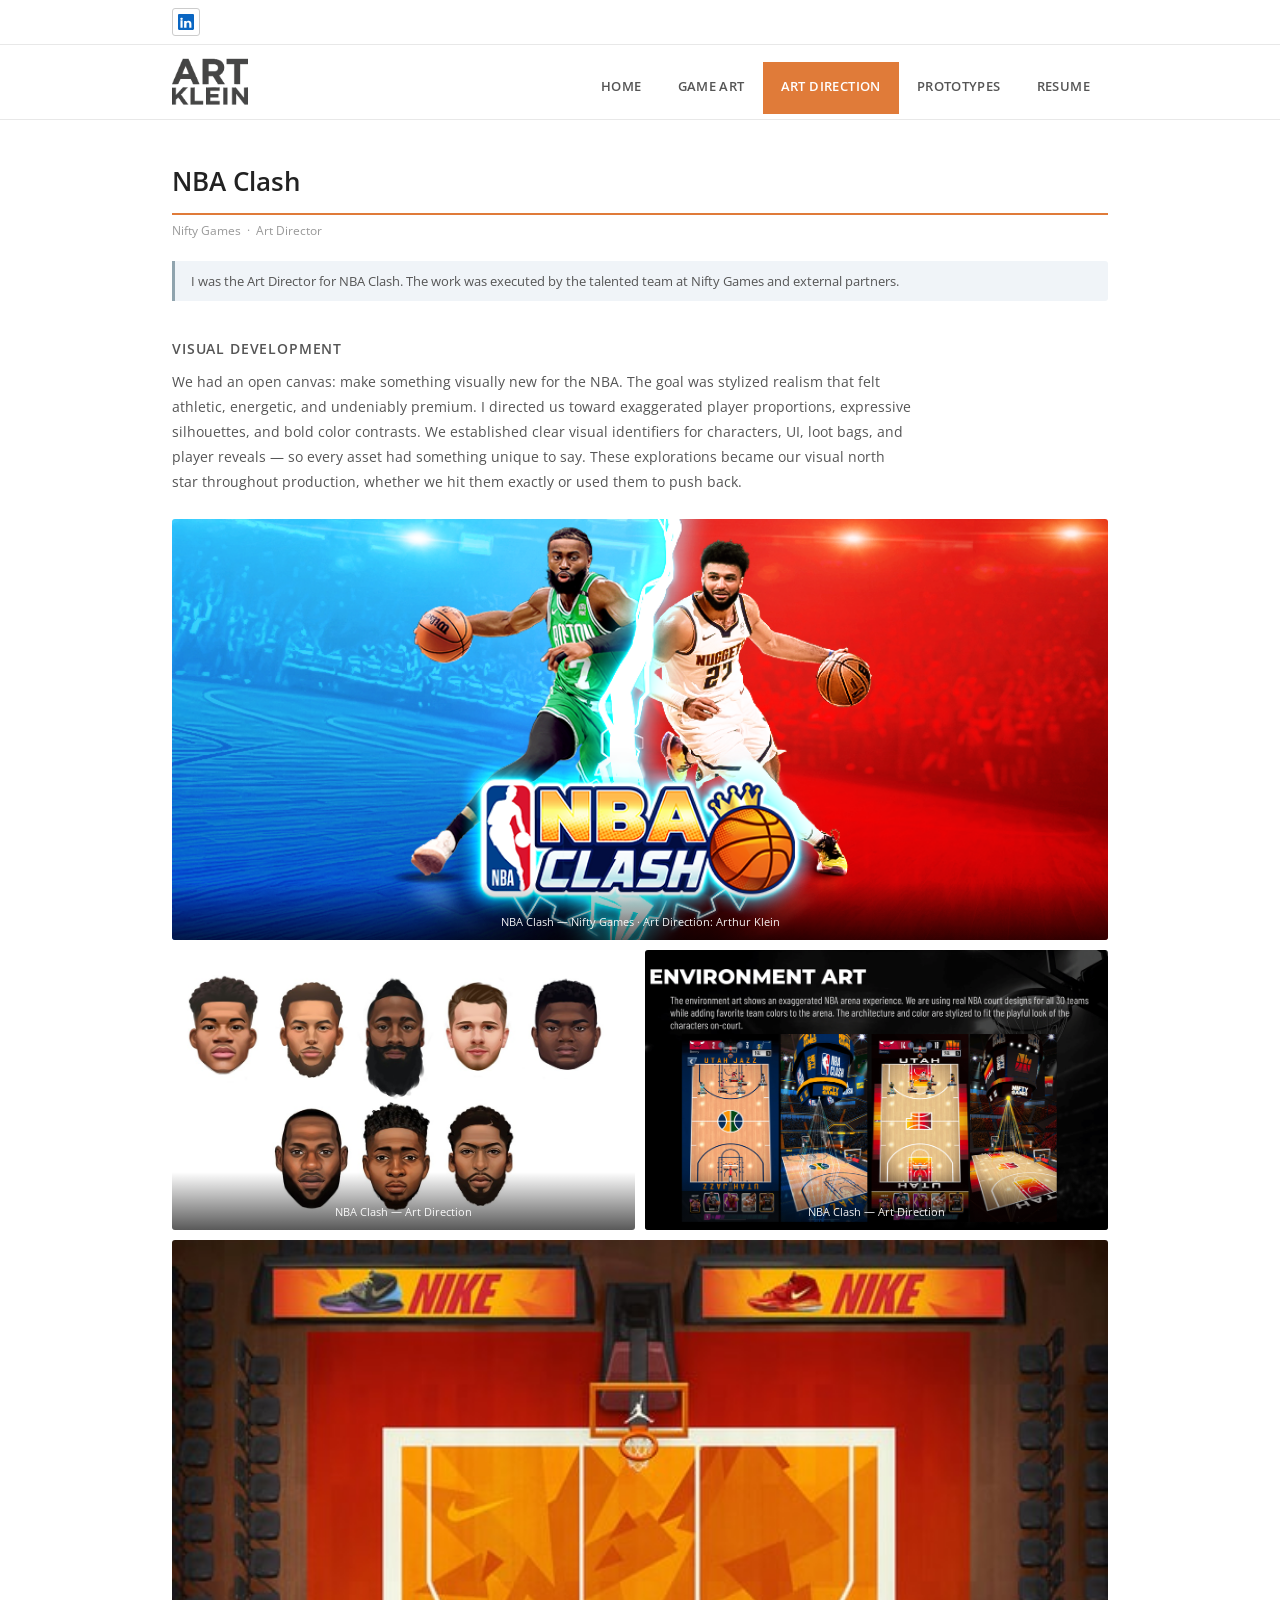
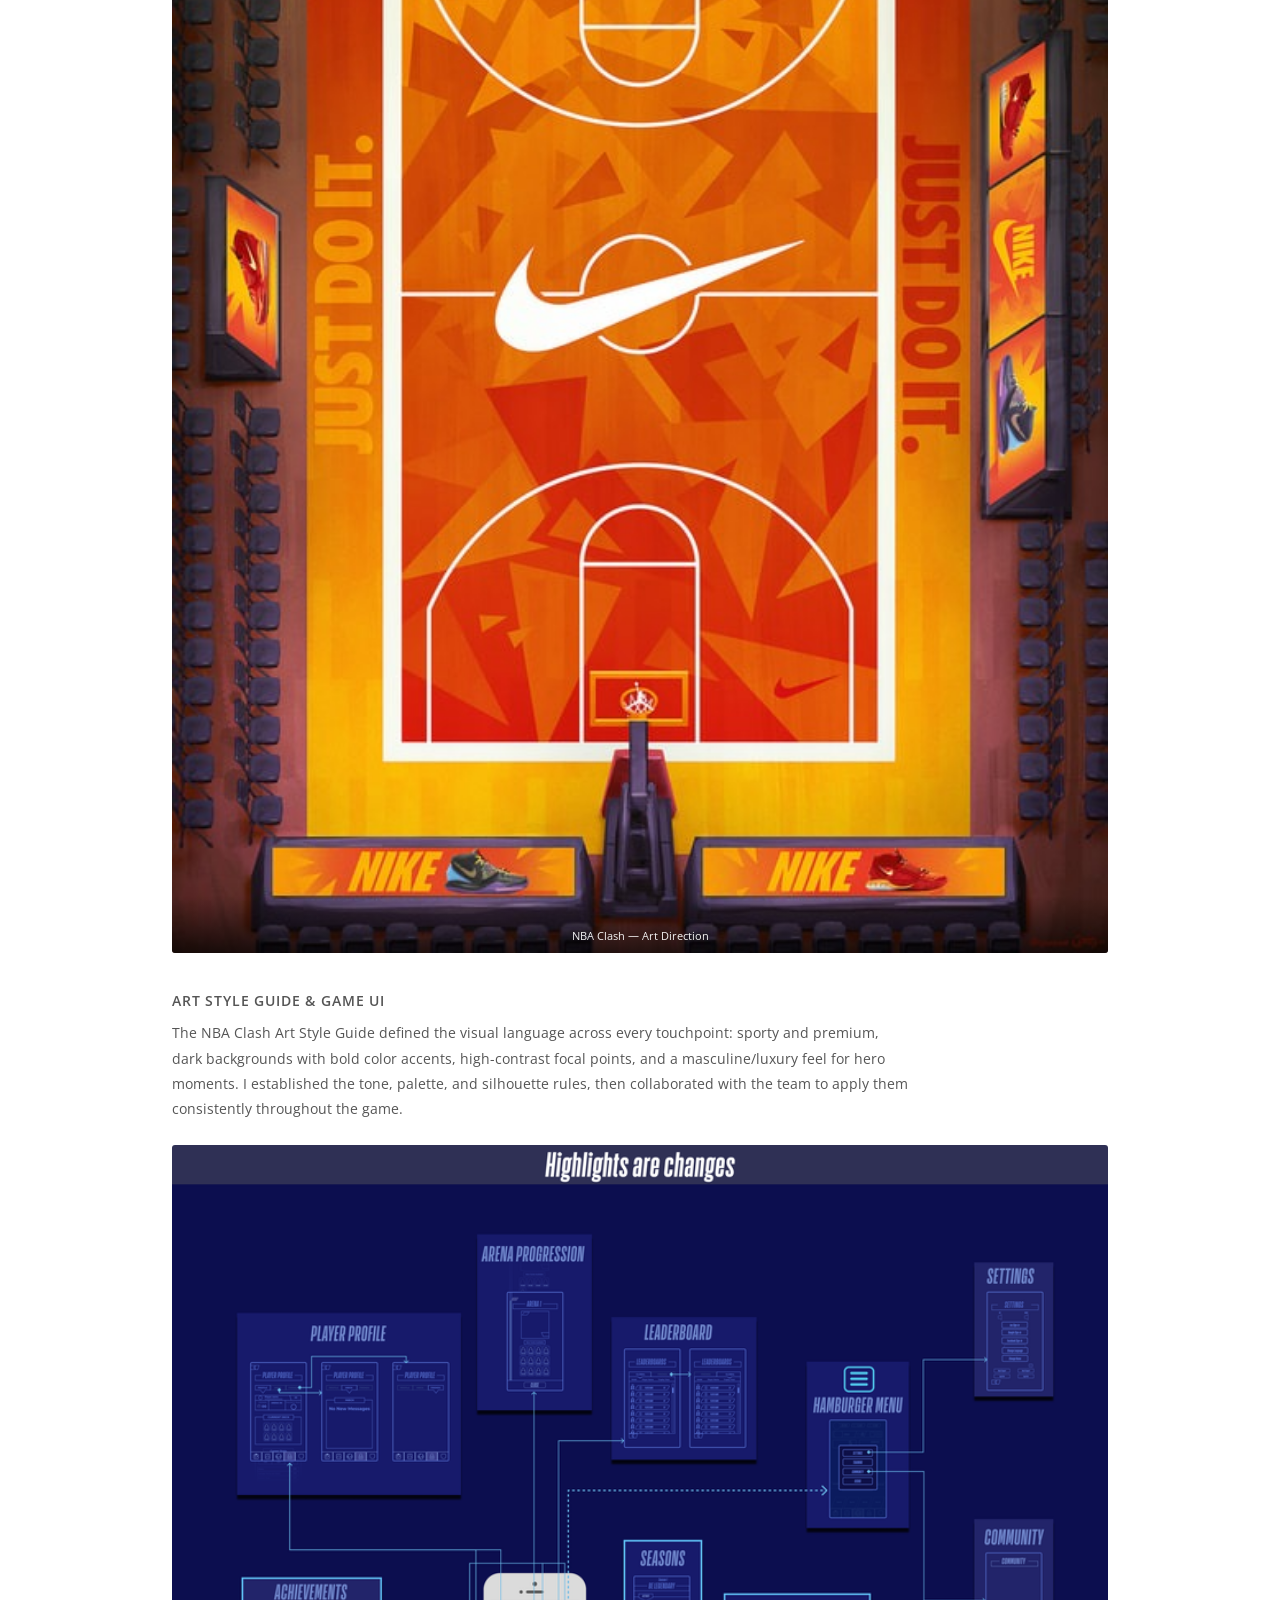
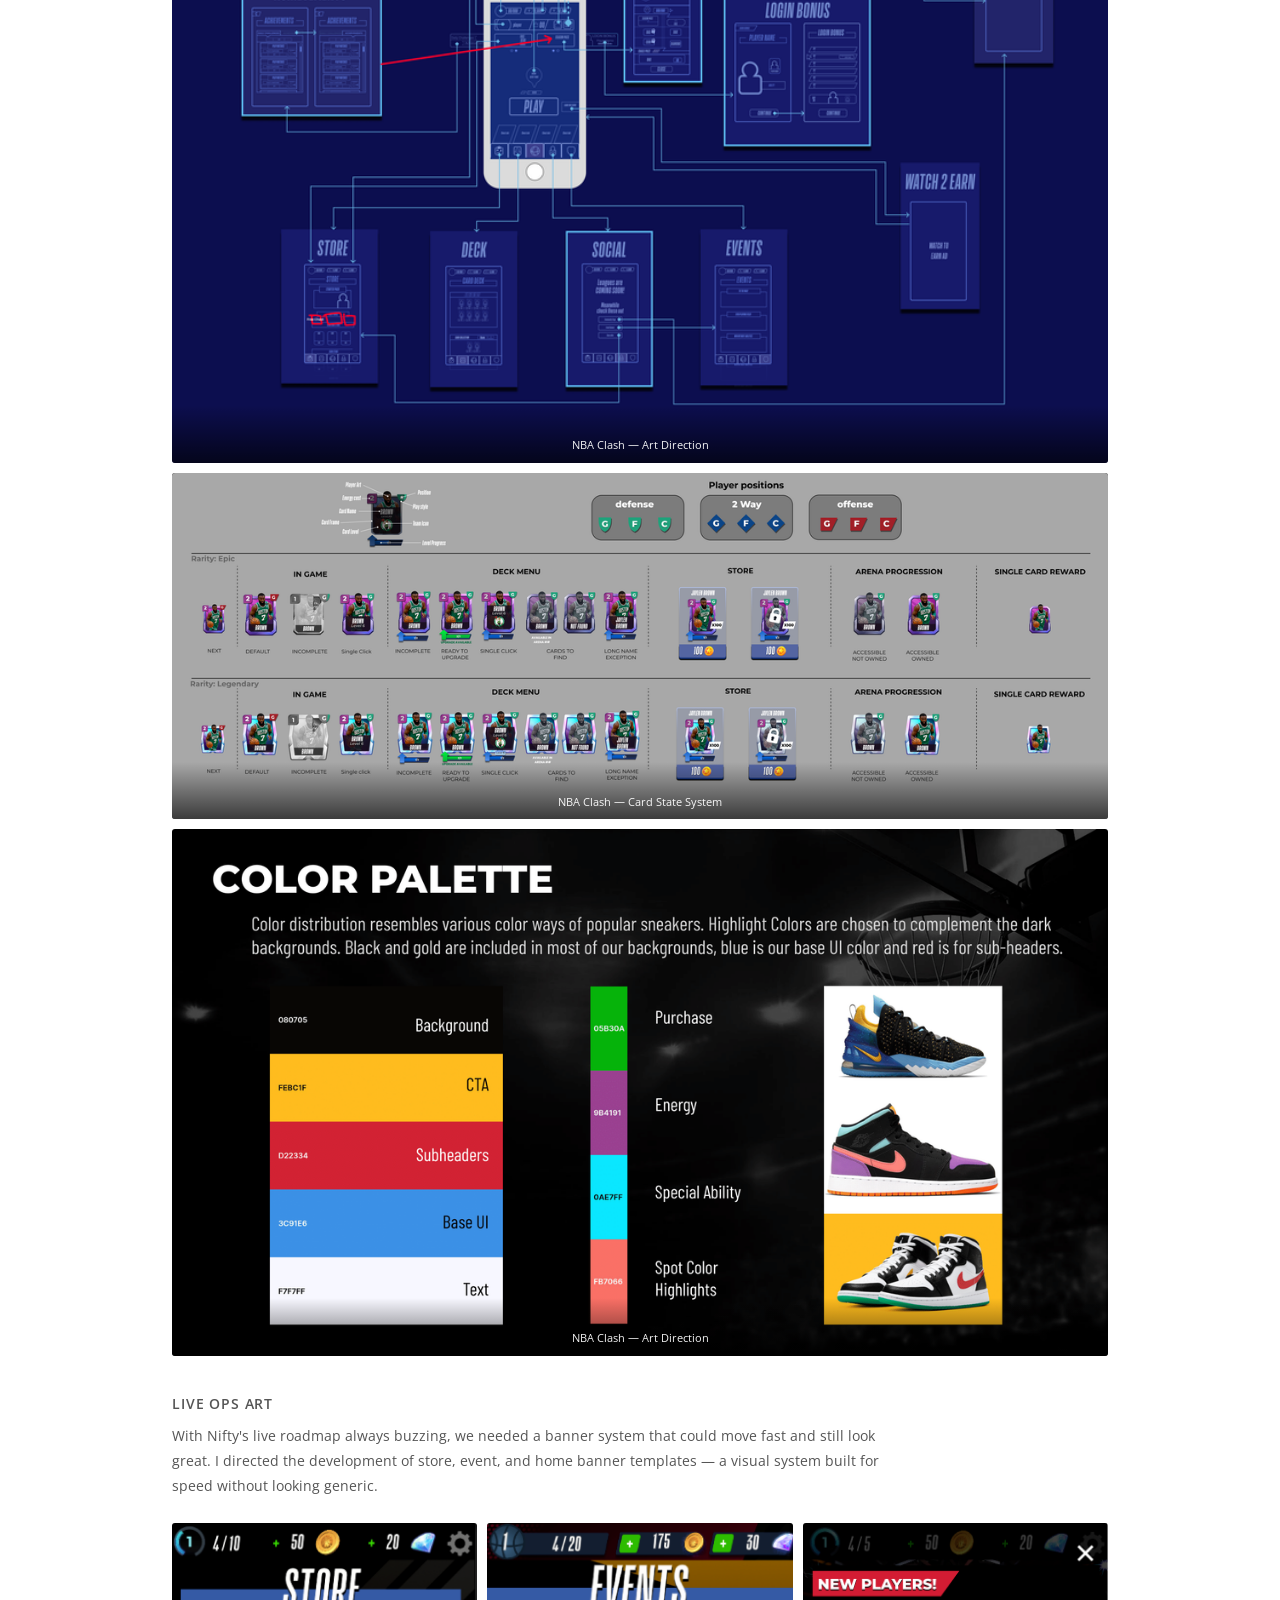
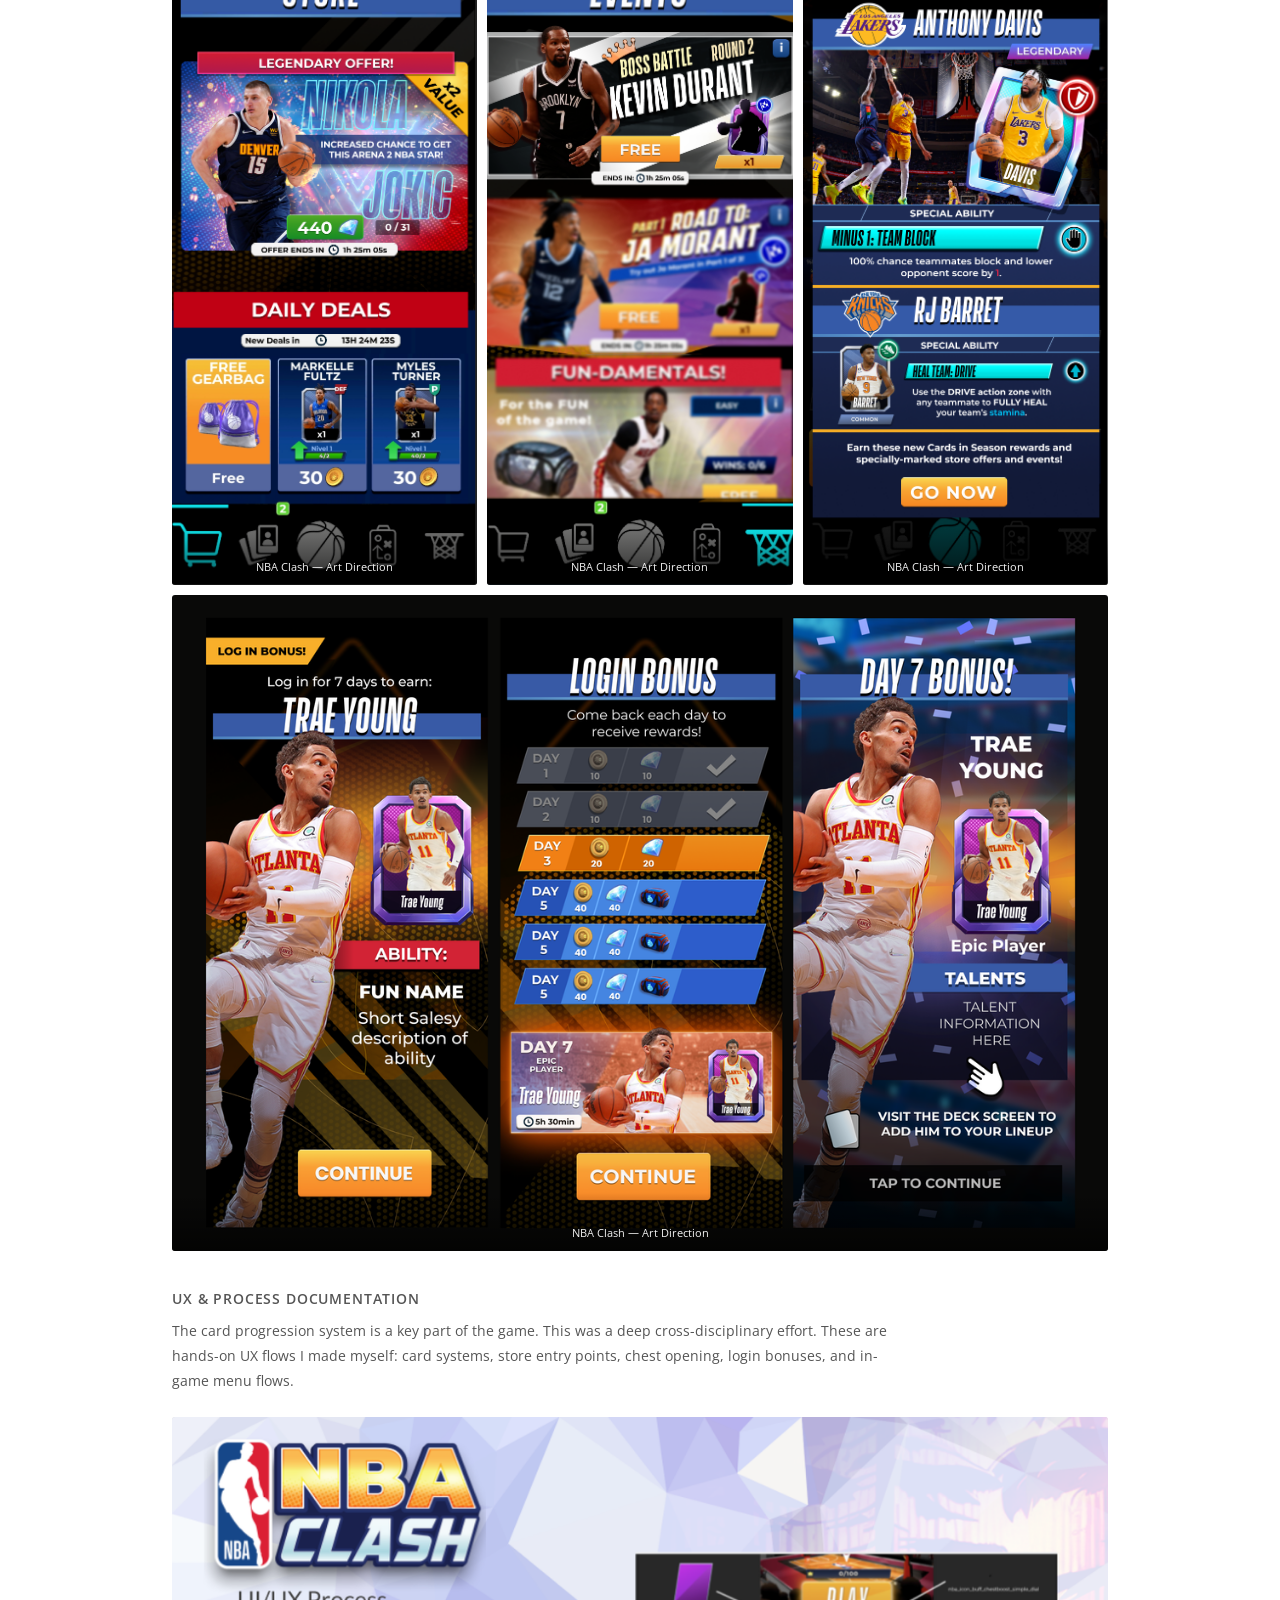
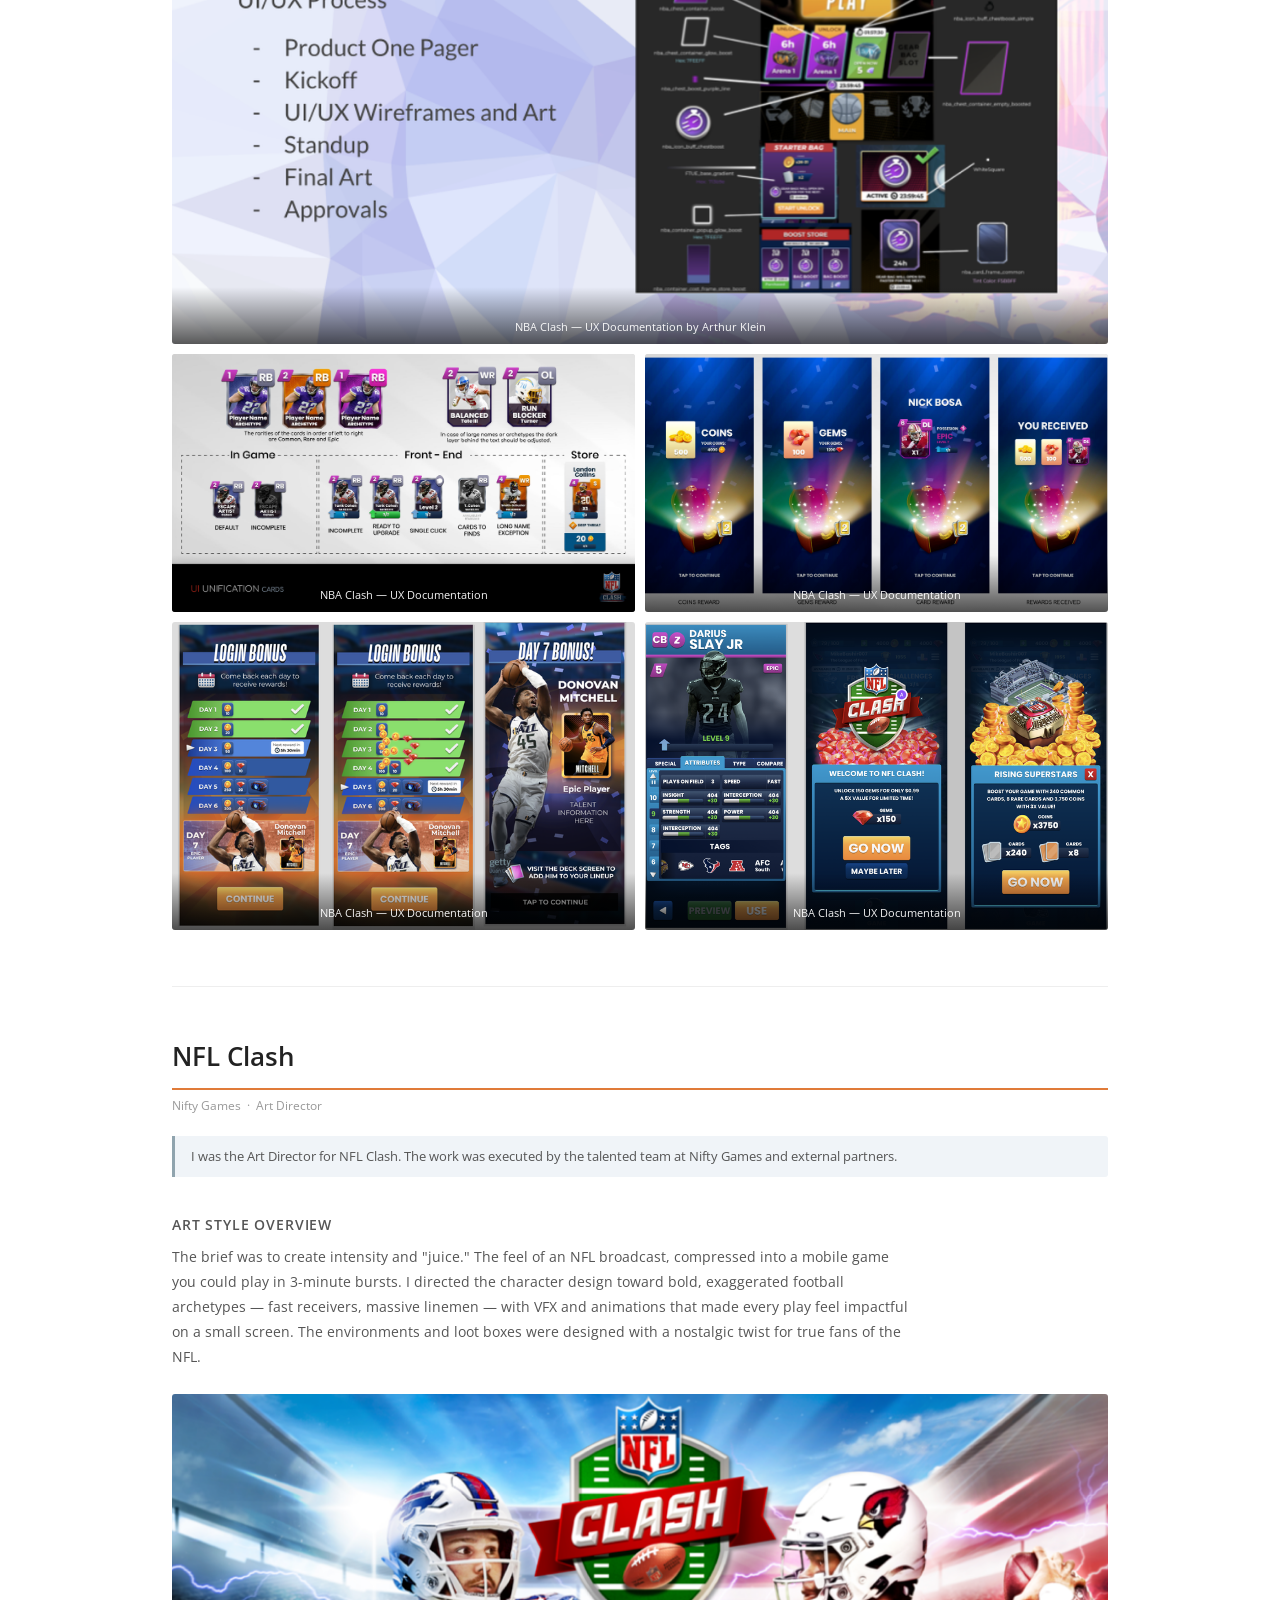
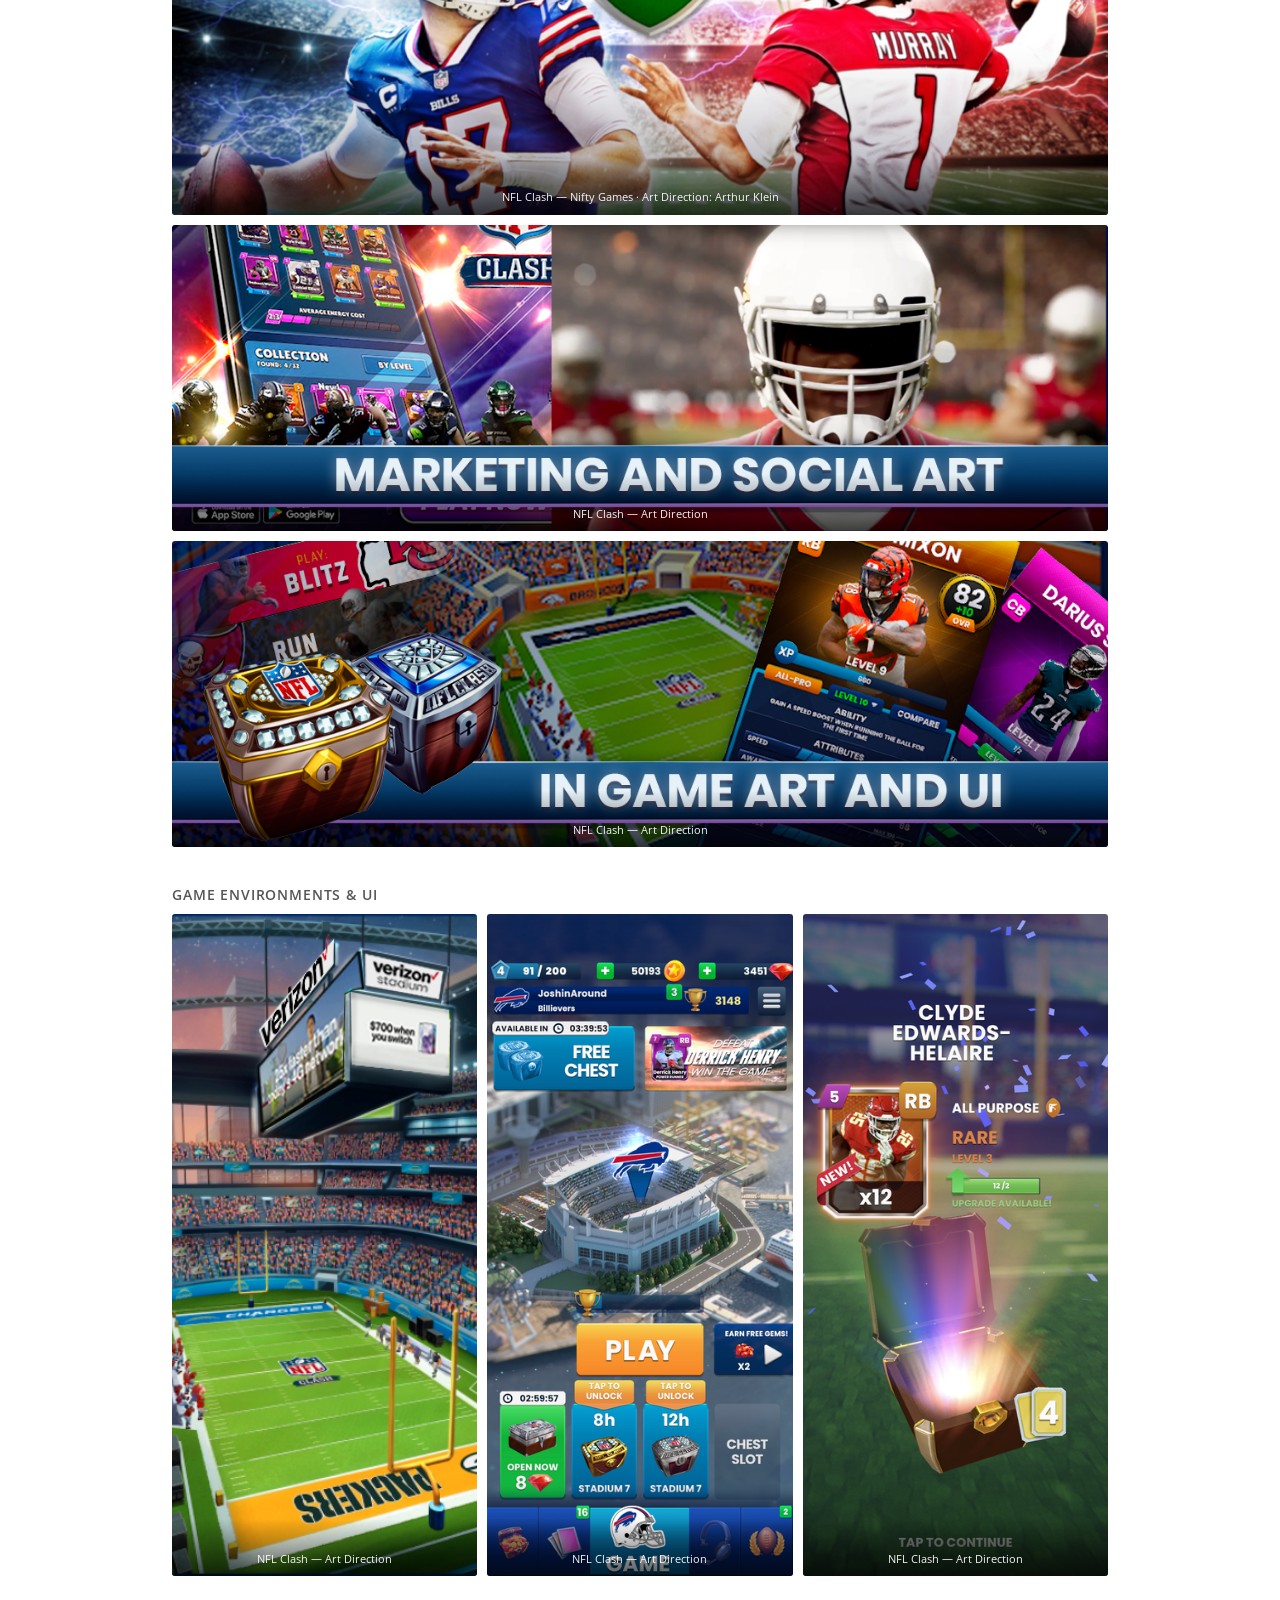
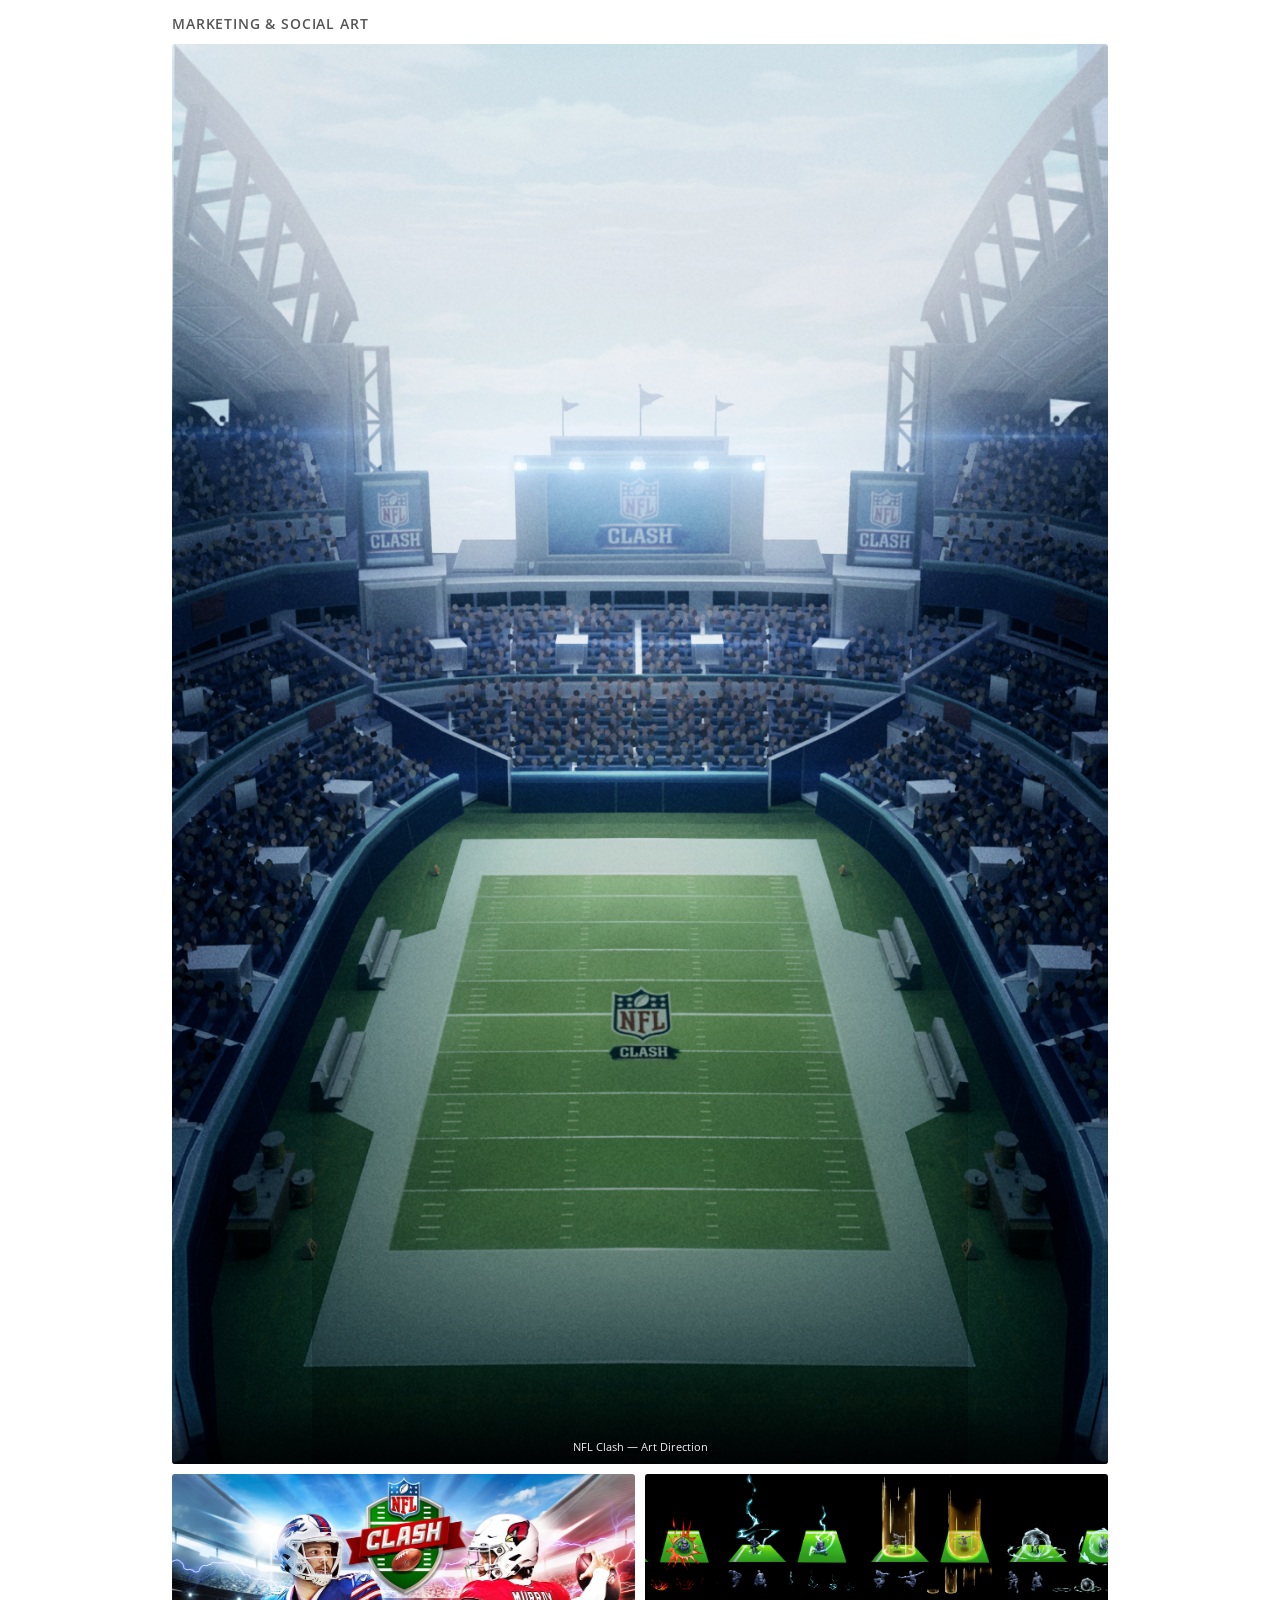
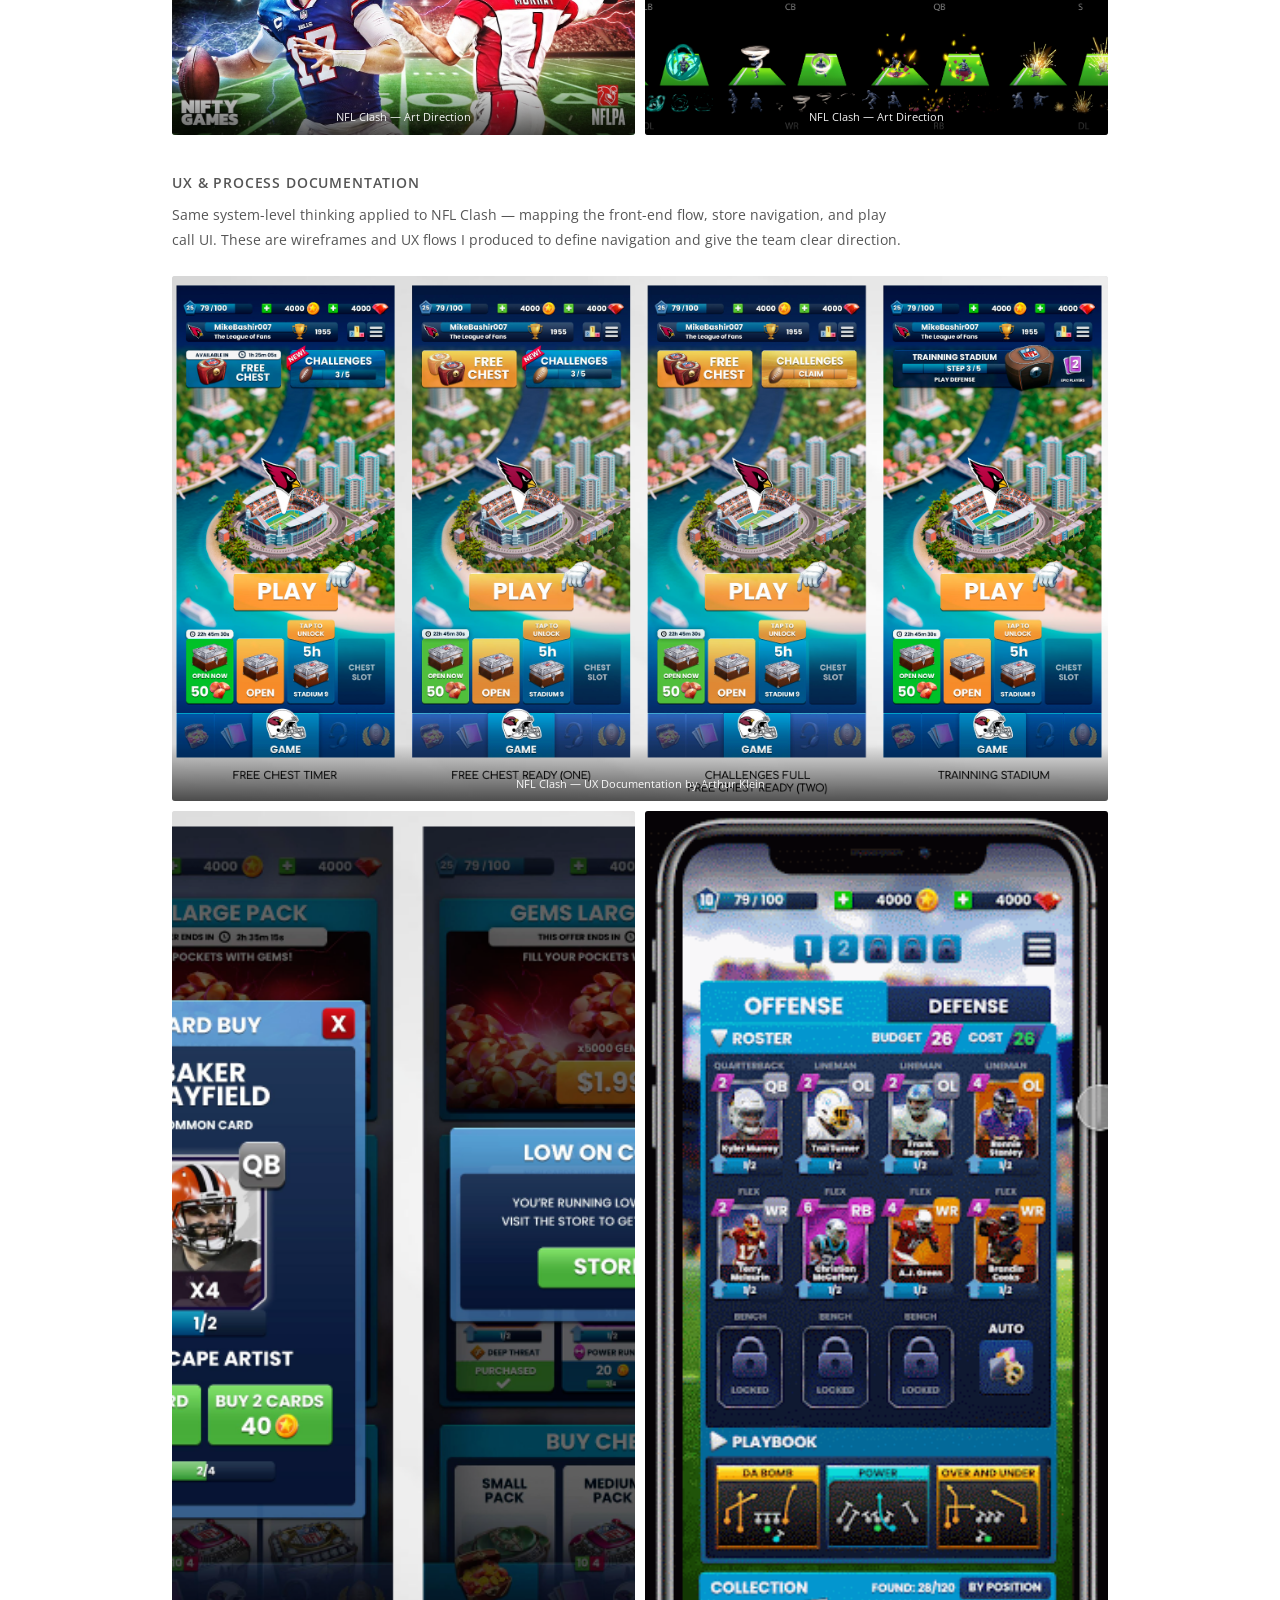
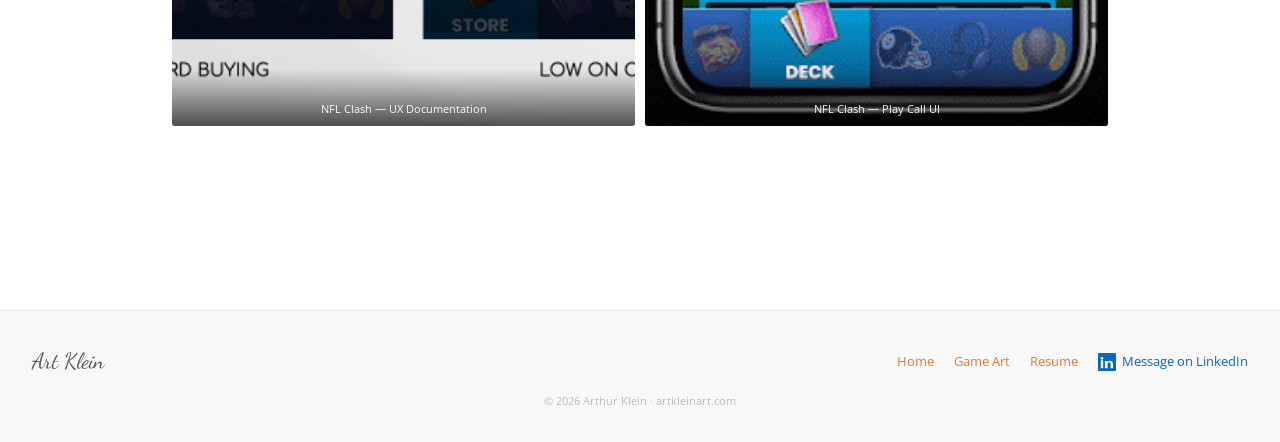
==== art-direction.html @ 170d905c "Adding pages for the cg001 game. Updating other images. Significant updates to the copy, phrasing, a" ====
<!DOCTYPE html>
<html lang="en">
<head>
  <meta charset="UTF-8">
  <meta name="viewport" content="width=device-width, initial-scale=1.0">
  <title>Art Direction — Art Klein | NBA Clash, NFL Clash, Nifty Games</title>
  <meta name="description" content="Art Direction by Arthur Klein at Nifty Games — NBA Clash and NFL Clash. Visual development, art style guides, UI direction, UX flow mapping, live ops art, and marketing campaigns for mobile sports games.">
  <link rel="stylesheet" href="style.css">
</head>
<body>

  <!-- Top bar -->
  <div class="topbar">
    <div class="topbar-inner">
      <div class="topbar-icons">
        <a href="https://www.linkedin.com/in/arthurjklein/" target="_blank" rel="noopener" title="LinkedIn">
          <svg width="16" height="16" viewBox="0 0 24 24" fill="currentColor">
            <path d="M20.447 20.452h-3.554v-5.569c0-1.328-.475-2.236-1.986-2.236-1.081 0-1.722.731-2.004 1.437-.103.249-.129.597-.129.946v5.422h-3.554s.05-8.867 0-9.776h3.554v1.385c-.009.015-.021.029-.03.043h.03v-.043c.477-.734 1.329-1.783 3.232-1.783 2.356 0 4.124 1.539 4.124 4.853v5.321zM5.337 8.855c-1.144 0-1.915-.758-1.915-1.705 0-.956.77-1.703 1.916-1.703.981 0 1.914.747 1.924 1.703 0 .947-.743 1.705-1.924 1.705zm1.581 11.597H3.715V9.505h3.203v10.947zM22.225 0H1.771C.792 0 0 .774 0 1.729v20.542C0 23.227.792 24 1.771 24h20.451C23.2 24 24 23.227 24 22.271V1.729C24 .774 23.2 0 22.225 0z"/>
          </svg>
        </a>
      </div>
    </div>
  </div>

  <!-- Navigation -->
  <header class="site-header">
    <div class="site-header-inner">
      <a href="index.html" class="site-logo">
        <img src="images/artkleinart_logo.png" alt="Art Klein">
      </a>
      <nav class="site-nav" aria-label="Main navigation">
        <a href="index.html">Home</a>
        <a href="game-art.html">Game Art</a>
        <a href="art-direction.html" class="active">Art Direction</a>
        <a href="prototypes.html">Prototypes</a>
        <a href="docs/ARTHUR KLEIN - Resume Q12026.pdf" target="_blank">Resume</a>
      </nav>
    </div>
  </header>

  <main class="page-content">

    <!-- ── NBA Clash ────────────────────────────────────────── -->
    <h1 class="page-title">NBA Clash</h1>
    <div class="project-meta">Nifty Games &nbsp;·&nbsp; Art Director</div>

    <p class="team-credit">
      I was the Art Director for NBA Clash. The work was executed by the talented team at Nifty Games and external partners.
    </p>

    <!-- Part 1: Visual Development -->
    <h2 class="section-header">Visual Development</h2>

    <p class="description">
      We had an open canvas: make something visually new for the NBA. The goal was stylized realism
      that felt athletic, energetic, and undeniably premium. I directed us toward exaggerated player
      proportions, expressive silhouettes, and bold color contrasts. We established clear visual
      identifiers for characters, UI, loot bags, and player reveals — so every asset had something
      unique to say. These explorations became our visual north star throughout production, whether
      we hit them exactly or used them to push back.
    </p>

    <div class="img-grid grid-2">

      <!-- NBA Clash visual dev banner full-width -->
      <figure class="img-card wide span-full">
        <img
          src="images/imgi_1_nbaclash-homebanner01_orig.png"
          alt="NBA Clash — visual development banner"
          loading="lazy">
        <div class="img-caption-overlay">NBA Clash — Nifty Games · Art Direction: Arthur Klein</div>
      </figure>

      <!-- Character lineup -->
      <figure class="img-card tall">
        <img
          src="images/imgi_29_lineup01b_orig.jpg"
          alt="NBA Clash character lineup"
          loading="lazy">
        <div class="img-caption-overlay">NBA Clash — Art Direction</div>
      </figure>

      <!-- Arena environment render -->
      <figure class="img-card tall">
        <img
          src="images/imgi_31_nbac-env-art_orig.png"
          alt="NBA Clash arena environment art"
          loading="lazy">
        <div class="img-caption-overlay">NBA Clash — Art Direction</div>
      </figure>

      <!-- Body type chart / top-down concept full-width -->
      <figure class="img-card wide span-full">
        <img
          src="images/imgi_27_niftynikenba-topdownconcept_orig.jpg"
          alt="NBA Clash top-down concept and body type reference"
          loading="lazy">
        <div class="img-caption-overlay">NBA Clash — Art Direction</div>
      </figure>

    </div>

    <!-- Part 2: Style Guide + UI -->
    <h2 class="section-header">Art Style Guide &amp; Game UI</h2>

    <p class="description">
      The NBA Clash Art Style Guide defined the visual language across every touchpoint: sporty and
      premium, dark backgrounds with bold color accents, high-contrast focal points, and a
      masculine/luxury feel for hero moments. I established the tone, palette, and silhouette rules,
      then collaborated with the team to apply them consistently throughout the game.
    </p>

    <div class="img-grid grid-3">

      <!-- Arena game UI full-width -->
      <figure class="img-card wide span-full">
        <img
          src="images/imgi_35_nba-mainmenu-entrypoints_orig.png"
          alt="NBA Clash main menu and arena entry points UI"
          loading="lazy">
        <div class="img-caption-overlay">NBA Clash — Art Direction</div>
      </figure>

      <!-- Card states / deck UI — wide flat image, shown full-width -->
      <figure class="img-card wide span-full contain">
        <img
          src="images/imgi_34_nbac-ingamecardstates_orig.png"
          alt="NBA Clash in-game card states — full state system"
          loading="lazy">
        <div class="img-caption-overlay">NBA Clash — Card State System</div>
      </figure>

      <!-- Color choices style guide -->
      <figure class="img-card span-full">
        <img
          src="images/imgi_32_nbac-colorchoices_orig.png"
          alt="NBA Clash color choices and style guide documentation"
          loading="lazy">
        <div class="img-caption-overlay">NBA Clash — Art Direction</div>
      </figure>

    </div>



    <!-- Live Ops -->
    <h2 class="section-header">Live Ops Art</h2>

    <p class="description">
      With Nifty's live roadmap always buzzing, we needed a banner system that could
      move fast and still look great. I directed the development of store, event, and home banner
      templates — a visual system built for speed without looking generic.
    </p>

    <div class="img-grid grid-3">

      <!-- Jokic Daily Deals -->
      <figure class="img-card tall">
        <img
          src="images/imgi_39_spotlight-nikola-jokic-home-banner-mockup_orig.png"
          alt="NBA Clash — Nikola Jokic Daily Deals event banner"
          loading="lazy">
        <div class="img-caption-overlay">NBA Clash — Art Direction</div>
      </figure>

      <!-- New player banner -->
      <figure class="img-card tall">
        <img
          src="images/imgi_41_boss-battle-kevin-durant_orig.png"
          alt="NBA Clash — new player banner"
          loading="lazy">
        <div class="img-caption-overlay">NBA Clash — Art Direction</div>
      </figure>

      <!-- New player banner (portrait) -->
      <figure class="img-card tall">
        <img
          src="images/imgi_40_new-player-banner_orig.png"
          alt="NBA Clash — new player banner"
          loading="lazy">
        <div class="img-caption-overlay">NBA Clash — Art Direction</div>
      </figure>


            <!-- Trae lineup / expression sheet full-width -->
      <figure class="img-card tall span-full">
        <img
          src="images/imgi_36_nbac-trae-lineup_orig.png"
          alt="NBA Clash — Trae Young character lineup"
          loading="lazy">
        <div class="img-caption-overlay">NBA Clash — Art Direction</div>
      </figure>
    </div>

    <!-- UX & Process Documentation -->
    <h2 class="section-header">UX &amp; Process Documentation</h2>

    <p class="description">
      The card progression system is a key part of the game. This was a deep cross-disciplinary effort. 
      These are hands-on UX flows I made myself: card systems,
      store entry points, chest opening, login bonuses, and in-game menu flows.
    </p>

    <div class="img-grid grid-2">

      <!-- NBA UX process overview full-width -->
      <figure class="img-card wide span-full">
        <img
          src="images/imgi_13_nbac-ui-process-overview_orig.png"
          alt="NBA Clash UI process overview — full player journey map"
          loading="lazy">
        <div class="img-caption-overlay">NBA Clash — UX Documentation by Arthur Klein</div>
      </figure>

      <!-- Card options -->
      <figure class="img-card">
        <img
          src="images/imgi_14_card-options_orig.png"
          alt="NBA Clash card options UX flow"
          loading="lazy">
        <div class="img-caption-overlay">NBA Clash — UX Documentation</div>
      </figure>

      <!-- Chest opening -->
      <figure class="img-card">
        <img
          src="images/imgi_17_chest-opening_orig.png"
          alt="NBA Clash chest opening UX flow"
          loading="lazy">
        <div class="img-caption-overlay">NBA Clash — UX Documentation</div>
      </figure>

      <!-- Login bonus -->
      <figure class="img-card">
        <img
          src="images/imgi_20_login-bonus_orig.png"
          alt="NBA Clash login bonus UX flow"
          loading="lazy">
        <div class="img-caption-overlay">NBA Clash — UX Documentation</div>
      </figure>

      <!-- Card and home banners -->
      <figure class="img-card">
        <img
          src="images/imgi_7_card-and-home-banners.png"
          alt="NBA Clash card and home banner UX documentation"
          loading="lazy">
        <div class="img-caption-overlay">NBA Clash — UX Documentation</div>
      </figure>

    </div>

    <hr class="divider">

    <!-- ── NFL Clash ────────────────────────────────────────── -->
    <h1 class="page-title">NFL Clash</h1>
    <div class="project-meta">Nifty Games &nbsp;·&nbsp; Art Director</div>

    <p class="team-credit">
      I was the Art Director for NFL Clash. The work was executed by the talented team at Nifty Games and external partners.
    </p>

    <!-- Art Style Overview -->
    <h2 class="section-header">Art Style Overview</h2>

    <p class="description">
      The brief was to create intensity and "juice." The feel of an NFL broadcast, compressed into a mobile game you
      could play in 3-minute bursts. I directed the character design toward bold, exaggerated
      football archetypes — fast receivers, massive linemen — with VFX and animations that made every play feel
      impactful on a small screen. The environments and loot boxes were designed with a nostalgic twist for 
      true fans of the NFL.
    </p>

    <div class="img-grid grid-2">

      <!-- NFL Clash banner full-width -->
      <figure class="img-card wide span-full">
        <img
          src="images/imgi_2_nflclash-homebanner01_orig.png"
          alt="NFL Clash — art style overview banner"
          loading="lazy">
        <div class="img-caption-overlay">NFL Clash — Nifty Games · Art Direction: Arthur Klein</div>
      </figure>

      <!-- Game UI montage full-width -->
      <figure class="img-card wide span-full">
        <img
          src="images/imgi_12_844803443_orig.png"
          alt="NFL Clash game UI montage — multiple screens"
          loading="lazy">
        <div class="img-caption-overlay">NFL Clash — Art Direction</div>
      </figure>

      <!-- Character position models full-width -->
      <figure class="img-card wide span-full">
        <img
          src="images/imgi_5_583526479_orig.png"
          alt="NFL Clash character position models"
          loading="lazy">
        <div class="img-caption-overlay">NFL Clash — Art Direction</div>
      </figure>

    </div>

    <!-- Environments + UI -->
    <h2 class="section-header">Game Environments &amp; UI</h2>

    <div class="img-grid grid-3">

      <!-- Stadium aerial -->
      <figure class="img-card">
        <img
          src="images/imgi_22_verizon-stadium9-1_orig.png"
          alt="NFL Clash football stadium — aerial view"
          loading="lazy">
        <div class="img-caption-overlay">NFL Clash — Art Direction</div>
      </figure>

      <!-- Main menu UI -->
      <figure class="img-card">
        <img
          src="images/imgi_20_mainmenu_orig.png"
          alt="NFL Clash main menu UI"
          loading="lazy">
        <div class="img-caption-overlay">NFL Clash — Art Direction</div>
      </figure>

      <!-- Loot box opening -->
      <figure class="img-card">
        <img
          src="images/imgi_21_lootboxopening_orig.png"
          alt="NFL Clash loot box opening screen"
          loading="lazy">
        <div class="img-caption-overlay">NFL Clash — Art Direction</div>
      </figure>

    </div>

    <!-- Marketing -->
    <h2 class="section-header">Marketing &amp; Social Art</h2>

    <div class="img-grid grid-2">

      <!-- Welcome screen full-width -->
      <figure class="img-card wide span-full">
        <img
          src="images/imgi_24_welcome-screen-bg-v2_orig.png"
          alt="NFL Clash welcome screen background"
          loading="lazy">
        <div class="img-caption-overlay">NFL Clash — Art Direction</div>
      </figure>

      <!-- Key art horizontal finish -->
      <figure class="img-card wide">
        <img
          src="images/imgi_25_nflclash-keyart-horz-finish_orig.jpg"
          alt="NFL Clash key art — horizontal finish"
          loading="lazy">
        <div class="img-caption-overlay">NFL Clash — Art Direction</div>
      </figure>

      <!-- VFX intros -->
      <figure class="img-card wide">
        <img
          src="images/imgi_17_vfxintros_orig.png"
          alt="NFL Clash VFX intro screens"
          loading="lazy">
        <div class="img-caption-overlay">NFL Clash — Art Direction</div>
      </figure>

    </div>

    <!-- NFL UX Documentation -->
    <h2 class="section-header">UX &amp; Process Documentation</h2>

    <p class="description">
      Same system-level thinking applied to NFL Clash — mapping the front-end flow, store
      navigation, and play call UI. These are wireframes and UX flows I produced to define navigation and give the team clear direction.
    </p>

    <div class="img-grid grid-2">

      <!-- NFL front end flow full-width -->
      <figure class="img-card wide span-full">
        <img
          src="images/imgi_15_nflc-front-end_orig.png"
          alt="NFL Clash front-end UX flow"
          loading="lazy">
        <div class="img-caption-overlay">NFL Clash — UX Documentation by Arthur Klein</div>
      </figure>

      <!-- Store flow -->
      <figure class="img-card wide">
        <img
          src="images/imgi_16_store_orig.png"
          alt="NFL Clash store UX flow"
          loading="lazy">
        <div class="img-caption-overlay">NFL Clash — UX Documentation</div>
      </figure>

      <!-- Play call UI (GIF) -->
      <figure class="img-card wide">
        <img
          src="images/imgi_23_playcallui_orig.gif"
          alt="NFL Clash play call UI — animated"
          loading="lazy">
        <div class="img-caption-overlay">NFL Clash — Play Call UI</div>
      </figure>

    </div>

  </main>

  <!-- Lightbox -->
  <div id="lightbox" role="dialog" aria-modal="true" aria-label="Image viewer">
    <button id="lightbox-close" aria-label="Close">&times;</button>
    <img id="lightbox-img" src="" alt="">
  </div>

  <script>
    const lightbox = document.getElementById('lightbox');
    const lbImg    = document.getElementById('lightbox-img');

    document.querySelectorAll('.img-card img').forEach(img => {
      img.addEventListener('click', () => {
        lbImg.src = img.src;
        lbImg.alt = img.alt;
        lightbox.classList.add('open');
        document.body.style.overflow = 'hidden';
      });
    });

    function closeLightbox() {
      lightbox.classList.remove('open');
      lbImg.src = '';
      document.body.style.overflow = '';
    }

    document.getElementById('lightbox-close').addEventListener('click', closeLightbox);
    lightbox.addEventListener('click', e => { if (e.target === lightbox) closeLightbox(); });
    document.addEventListener('keydown', e => { if (e.key === 'Escape') closeLightbox(); });
  </script>

  <footer class="site-footer">
    <span class="footer-name">Art Klein</span>
    <div class="footer-links">
      <a href="index.html">Home</a>
      <a href="game-art.html">Game Art</a>
      <a href="docs/ARTHUR KLEIN - Resume Q12026.pdf" target="_blank">Resume</a>
      <a href="https://www.linkedin.com/in/arthurjklein/" target="_blank" rel="noopener" class="footer-linkedin">
        <svg width="18" height="18" viewBox="0 0 24 24" fill="currentColor">
          <path d="M20.447 20.452h-3.554v-5.569c0-1.328-.475-2.236-1.986-2.236-1.081 0-1.722.731-2.004 1.437-.103.249-.129.597-.129.946v5.422h-3.554s.05-8.867 0-9.776h3.554v1.385c-.009.015-.021.029-.03.043h.03v-.043c.477-.734 1.329-1.783 3.232-1.783 2.356 0 4.124 1.539 4.124 4.853v5.321zM5.337 8.855c-1.144 0-1.915-.758-1.915-1.705 0-.956.77-1.703 1.916-1.703.981 0 1.914.747 1.924 1.703 0 .947-.743 1.705-1.924 1.705zm1.581 11.597H3.715V9.505h3.203v10.947zM22.225 0H1.771C.792 0 0 .774 0 1.729v20.542C0 23.227.792 24 1.771 24h20.451C23.2 24 24 23.227 24 22.271V1.729C24 .774 23.2 0 22.225 0z"/>
        </svg>
        Message on LinkedIn
      </a>
    </div>
    <span class="footer-copy">&copy; 2026 Arthur Klein · artkleinart.com</span>
  </footer>

</body>
</html>
---- style.css ----
/* ============================================================
   artkleinart.com — Production Stylesheet
   Hosted on Vercel. Edit in Cursor, push to deploy.
   ============================================================ */

@import url('https://fonts.googleapis.com/css2?family=Dancing+Script:wght@700&family=Open+Sans:ital,wght@0,400;0,600;1,400&display=swap');

/* --- Reset & Base ------------------------------------------ */
*, *::before, *::after { box-sizing: border-box; margin: 0; padding: 0; }

html { scroll-behavior: smooth; }

body {
  font-family: 'Open Sans', Arial, sans-serif;
  font-size: 15px;
  color: #333;
  background: #fff;
  line-height: 1.65;
}

a { color: #e07b39; text-decoration: none; }
a:hover { text-decoration: underline; }

img { max-width: 100%; display: block; }

/* --- Top bar ---------------------------------------------- */
.topbar {
  background: #fff;
  border-bottom: 1px solid #e8e8e8;
}

.topbar-inner {
  max-width: 1000px;
  margin: 0 auto;
  padding: 8px 32px;
  display: flex;
  justify-content: space-between;
  align-items: center;
  font-size: 13px;
  color: #666;
}

.topbar-icons { display: flex; gap: 10px; }
.topbar-icons a {
  display: inline-flex;
  align-items: center;
  justify-content: center;
  width: 28px;
  height: 28px;
  border: 1px solid #ccc;
  border-radius: 3px;
  color: #0a66c2;
  text-decoration: none;
}
.topbar-icons a svg { display: block; }
.topbar-icons a:hover { background: #f5f5f5; }

/* --- Main navigation -------------------------------------- */
.site-header {
  border-bottom: 1px solid #e8e8e8;
}

.site-header-inner {
  max-width: 1000px;
  margin: 0 auto;
  padding: 12px 32px 0;
  display: flex;
  justify-content: space-between;
  align-items: center;
}

.site-logo {
  display: block;
  text-decoration: none;
  padding-bottom: 12px;
  flex-shrink: 0;
  line-height: 0;
}

.site-logo img {
  height: 50px;
  width: auto;
  display: block;
}
.site-logo:hover { opacity: 0.75; text-decoration: none; }

.site-nav {
  display: flex;
  gap: 0;
  align-items: stretch;
  padding-bottom: 0;
}

.site-nav a {
  display: block;
  padding: 14px 18px;
  font-size: 13px;
  font-weight: 600;
  color: #555;
  text-decoration: none;
  text-transform: uppercase;
  letter-spacing: 0.03em;
  border-bottom: 3px solid transparent;
  transition: border-color 0.15s, color 0.15s;
  white-space: nowrap;
}
.site-nav a:hover { color: #e07b39; border-bottom-color: #e07b39; text-decoration: none; }
.site-nav a.active {
  color: #fff;
  background: #e07b39;
  border-bottom-color: #e07b39;
}

/* --- Page wrapper ----------------------------------------- */
.page-content {
  max-width: 1000px;
  margin: 0 auto;
  padding: 40px 32px 80px;
}

/* --- Hero section ----------------------------------------- */
.hero {
  display: grid;
  grid-template-columns: 1fr 1.4fr;
  gap: 40px;
  align-items: center;
  padding: 48px 0 40px;
  border-bottom: 1px solid #eee;
  margin-bottom: 48px;
}

.hero-text h1 {
  font-size: 28px;
  font-weight: 600;
  margin-bottom: 16px;
  color: #222;
}

.hero-text p {
  font-size: 14px;
  color: #555;
  margin-bottom: 12px;
  line-height: 1.75;
}

.hero-buttons {
  display: flex;
  gap: 12px;
  margin-top: 20px;
  flex-wrap: wrap;
}

.btn {
  display: inline-block;
  padding: 10px 22px;
  background: #e07b39;
  color: #fff;
  font-size: 13px;
  font-weight: 600;
  border-radius: 3px;
  text-decoration: none;
  text-transform: uppercase;
  letter-spacing: 0.04em;
  transition: background 0.15s;
}
.btn:hover { background: #c8692a; text-decoration: none; color: #fff; }
.btn-secondary {
  background: #fff;
  color: #e07b39;
  border: 1px solid #e07b39;
}
.btn-secondary:hover { background: #fdf4ef; color: #e07b39; }

/* Hero image strip */
.hero-images {
  height: 320px;
  overflow: hidden;
  border-radius: 4px;
  background: #c8b0a0;
}

.hero-images img {
  width: 100%;
  height: 100%;
  object-fit: cover;
  object-position: center top;
  display: block;
}

/* --- Section labels --------------------------------------- */
.section-label {
  font-size: 11px;
  font-weight: 600;
  text-transform: uppercase;
  letter-spacing: 0.12em;
  color: #999;
  margin-bottom: 8px;
  margin-top: 48px;
}
.section-label:first-child { margin-top: 0; }

.section-subtitle {
  font-size: 13px;
  color: #aaa;
  margin-bottom: 24px;
  margin-top: -4px;
}

.row-label {
  font-size: 11px;
  font-weight: 600;
  text-transform: uppercase;
  letter-spacing: 0.10em;
  color: #bbb;
  margin-top: 28px;
  margin-bottom: 10px;
}

/* --- Project page headings -------------------------------- */
h1.page-title {
  font-size: 26px;
  font-weight: 600;
  color: #222;
  margin-bottom: 6px;
  margin-top: 48px;
  padding-bottom: 10px;
  border-bottom: 2px solid #e07b39;
}
h1.page-title:first-child { margin-top: 0; }

.project-meta {
  font-size: 12px;
  color: #999;
  margin-bottom: 20px;
}

h3.subsection-header {
  font-size: 13px;
  font-weight: 600;
  color: #777;
  text-transform: uppercase;
  letter-spacing: 0.06em;
  margin-top: 32px;
  margin-bottom: 6px;
}
hr.section-rule {
  border: none;
  border-top: 1px solid #2a2a2a;
  margin: 32px 0 28px;
}
h2.section-header {
  font-size: 14px;
  font-weight: 600;
  color: #555;
  margin-top: 36px;
  margin-bottom: 8px;
  text-transform: uppercase;
  letter-spacing: 0.06em;
}

.description {
  font-size: 14px;
  color: #555;
  max-width: 740px;
  margin-bottom: 24px;
  line-height: 1.8;
}

/* --- Image grids ------------------------------------------ */
.img-grid {
  display: grid;
  gap: 10px;
  margin-bottom: 24px;
}
.grid-2 { grid-template-columns: repeat(2, 1fr); }
.grid-3 { grid-template-columns: repeat(3, 1fr); }
.grid-auto { grid-template-columns: repeat(auto-fill, minmax(220px, 1fr)); }
.span-full { grid-column: 1 / -1; }

/* --- Portfolio image cards -------------------------------- */
.img-card {
  position: relative;
  overflow: hidden;
  border-radius: 3px;
  background: #ddd;
}

.img-card img {
  width: 100%;
  height: 100%;
  object-fit: cover;
  display: block;
  transition: transform 0.3s ease;
}
.img-card:hover img { transform: scale(1.02); }

/* For wide/flat images where full frame matters more than fill */
.img-card.contain img {
  object-fit: contain;
  background: #111;
}

/* Placeholder cards for content coming soon */
.img-card.placeholder {
  display: flex;
  align-items: center;
  justify-content: center;
  background: #f0ede8;
  border: 2px dashed #d0c8bc;
  cursor: default;
}
.img-card.placeholder:hover img { transform: none; }
.placeholder-label {
  font-size: 11px;
  color: #b0a898;
  text-transform: uppercase;
  letter-spacing: 0.1em;
  text-align: center;
  padding: 16px;
  pointer-events: none;
  user-select: none;
}

/* Local video embed */
.video-card {
  position: relative;
  background: #111;
  border-radius: 3px;
  overflow: hidden;
}
.video-card video {
  width: 100%;
  display: block;
  border-radius: 3px;
}
.video-card .img-caption-overlay {
  position: absolute;
  bottom: 0;
  left: 0;
  right: 0;
}

.img-card.tall { min-height: 280px; }
.img-card.wide { min-height: 200px; }
.img-card.square { min-height: 220px; }
.img-card.short { min-height: 160px; }

/* When image src is empty, show a placeholder */
.img-card img[src=""] {
  min-height: inherit;
  background: #c8b8a8;
}

/* Image caption overlay */
.img-caption-overlay {
  position: absolute;
  bottom: 0;
  left: 0;
  right: 0;
  background: linear-gradient(transparent, rgba(0,0,0,0.65));
  padding: 32px 12px 10px;
  color: rgba(255,255,255,0.95);
  font-size: 11px;
  text-align: center;
  line-height: 1.4;
}

.img-card figcaption {
  font-size: 11px;
  color: #999;
  text-align: center;
  padding: 6px 4px 2px;
  font-style: italic;
}

/* --- Art direction team credit badge ---------------------- */
.team-credit {
  display: block;
  background: #f0f4f8;
  border-left: 3px solid #90a4ae;
  color: #555;
  font-size: 13px;
  padding: 10px 16px;
  margin-bottom: 24px;
  line-height: 1.6;
  border-radius: 0 3px 3px 0;
}

/* --- Video embed ------------------------------------------ */
.video-wrap {
  position: relative;
  padding-bottom: 56.25%;
  height: 0;
  overflow: hidden;
  border-radius: 4px;
  background: #111;
  margin-bottom: 8px;
  grid-column: 1 / -1;
}
.video-wrap iframe {
  position: absolute;
  top: 0; left: 0;
  width: 100%; height: 100%;
  border: 0;
}

/* --- Video link card (fallback when embed is unavailable) -- */
.video-link-card {
  grid-column: 1 / -1;
  display: flex;
  align-items: center;
  gap: 16px;
  background: #111;
  border-radius: 4px;
  padding: 24px 28px;
  text-decoration: none;
  color: #fff;
  transition: background 0.15s;
}
.video-link-card:hover { background: #1e1e1e; }
.video-link-play {
  font-size: 28px;
  color: #e07b39;
  flex-shrink: 0;
}
.video-link-label {
  font-size: 15px;
  font-weight: 500;
  flex: 1;
}
.video-link-sub {
  font-size: 13px;
  color: #888;
  flex-shrink: 0;
}

/* --- Divider ---------------------------------------------- */
hr.divider {
  border: none;
  border-top: 1px solid #eee;
  margin: 56px 0 0;
}

/* --- Footer ----------------------------------------------- */
.site-footer {
  background: #f8f8f8;
  border-top: 1px solid #ebebeb;
  padding: 32px 32px;
  margin-top: 80px;
  display: flex;
  justify-content: space-between;
  align-items: center;
  flex-wrap: wrap;
  gap: 12px;
}

.footer-name {
  font-family: 'Dancing Script', cursive;
  font-size: 22px;
  color: #555;
}

.footer-links {
  display: flex;
  gap: 20px;
  font-size: 13px;
  align-items: center;
}

.footer-linkedin {
  display: inline-flex;
  align-items: center;
  gap: 6px;
  color: #0a66c2;
}
.footer-linkedin svg { display: block; }
.footer-linkedin:hover { text-decoration: underline; }

.footer-copy {
  font-size: 11px;
  color: #bbb;
  width: 100%;
  text-align: center;
}

/* ============================================================
   RESPONSIVE — Tablet (≤ 900px)
   ============================================================ */
@media (max-width: 900px) {
  .page-content { padding: 32px 24px 60px; }

  .hero {
    grid-template-columns: 1fr;
    gap: 28px;
    padding: 32px 0 32px;
  }

  .hero-images {
    height: 220px;
    order: -1;
  }

  .grid-3 { grid-template-columns: repeat(2, 1fr); }
}

/* ============================================================
   RESPONSIVE — Mobile (≤ 600px)
   ============================================================ */
@media (max-width: 600px) {
  .topbar-inner { padding: 8px 16px; font-size: 12px; }

  .site-header-inner {
    padding: 10px 16px 0;
    flex-direction: column;
    align-items: flex-start;
    gap: 0;
  }

  .site-logo img {
    height: 38px;
    padding-bottom: 8px;
  }

  .site-nav {
    width: 100%;
    border-top: 1px solid #f0f0f0;
    margin-top: 4px;
  }

  .site-nav a {
    padding: 10px 12px;
    font-size: 12px;
  }

  .page-content { padding: 24px 16px 48px; }

  .hero-text h1 { font-size: 22px; }

  .hero-images { height: 180px; }

  .grid-2, .grid-3 { grid-template-columns: 1fr; }

  .img-card.tall { min-height: 240px; }

  .site-footer {
    padding: 24px 16px;
    flex-direction: column;
    align-items: flex-start;
    gap: 16px;
  }

  .footer-links { flex-direction: column; gap: 10px; }
}

/* ============================================================
   LIGHTBOX
   ============================================================ */
.img-card { cursor: zoom-in; }

#lightbox {
  display: none;
  position: fixed;
  inset: 0;
  background: rgba(0, 0, 0, 0.92);
  z-index: 1000;
  justify-content: center;
  align-items: center;
  cursor: zoom-out;
}

#lightbox.open { display: flex; }

#lightbox-img {
  max-width: 90vw;
  max-height: 90vh;
  object-fit: contain;
  border-radius: 4px;
  box-shadow: 0 8px 48px rgba(0, 0, 0, 0.6);
  cursor: default;
}

#lightbox-close {
  position: absolute;
  top: 20px;
  right: 28px;
  background: none;
  border: none;
  color: #fff;
  font-size: 44px;
  line-height: 1;
  cursor: pointer;
  opacity: 0.65;
  transition: opacity 0.15s;
  padding: 0 8px;
}

#lightbox-close:hover { opacity: 1; }

#lightbox-prev,
#lightbox-next {
  position: absolute;
  top: 50%;
  transform: translateY(-50%);
  background: none;
  border: none;
  color: #fff;
  font-size: 72px;
  line-height: 1;
  cursor: pointer;
  opacity: 0.55;
  transition: opacity 0.15s;
  padding: 0 20px;
  display: none;
  align-items: center;
  user-select: none;
}
#lightbox-prev { left: 0; }
#lightbox-next { right: 0; }
#lightbox-prev:hover,
#lightbox-next:hover { opacity: 1; }

#lightbox-counter {
  position: absolute;
  bottom: 18px;
  left: 50%;
  transform: translateX(-50%);
  color: rgba(255, 255, 255, 0.55);
  font-size: 12px;
  letter-spacing: 0.05em;
  display: none;
}
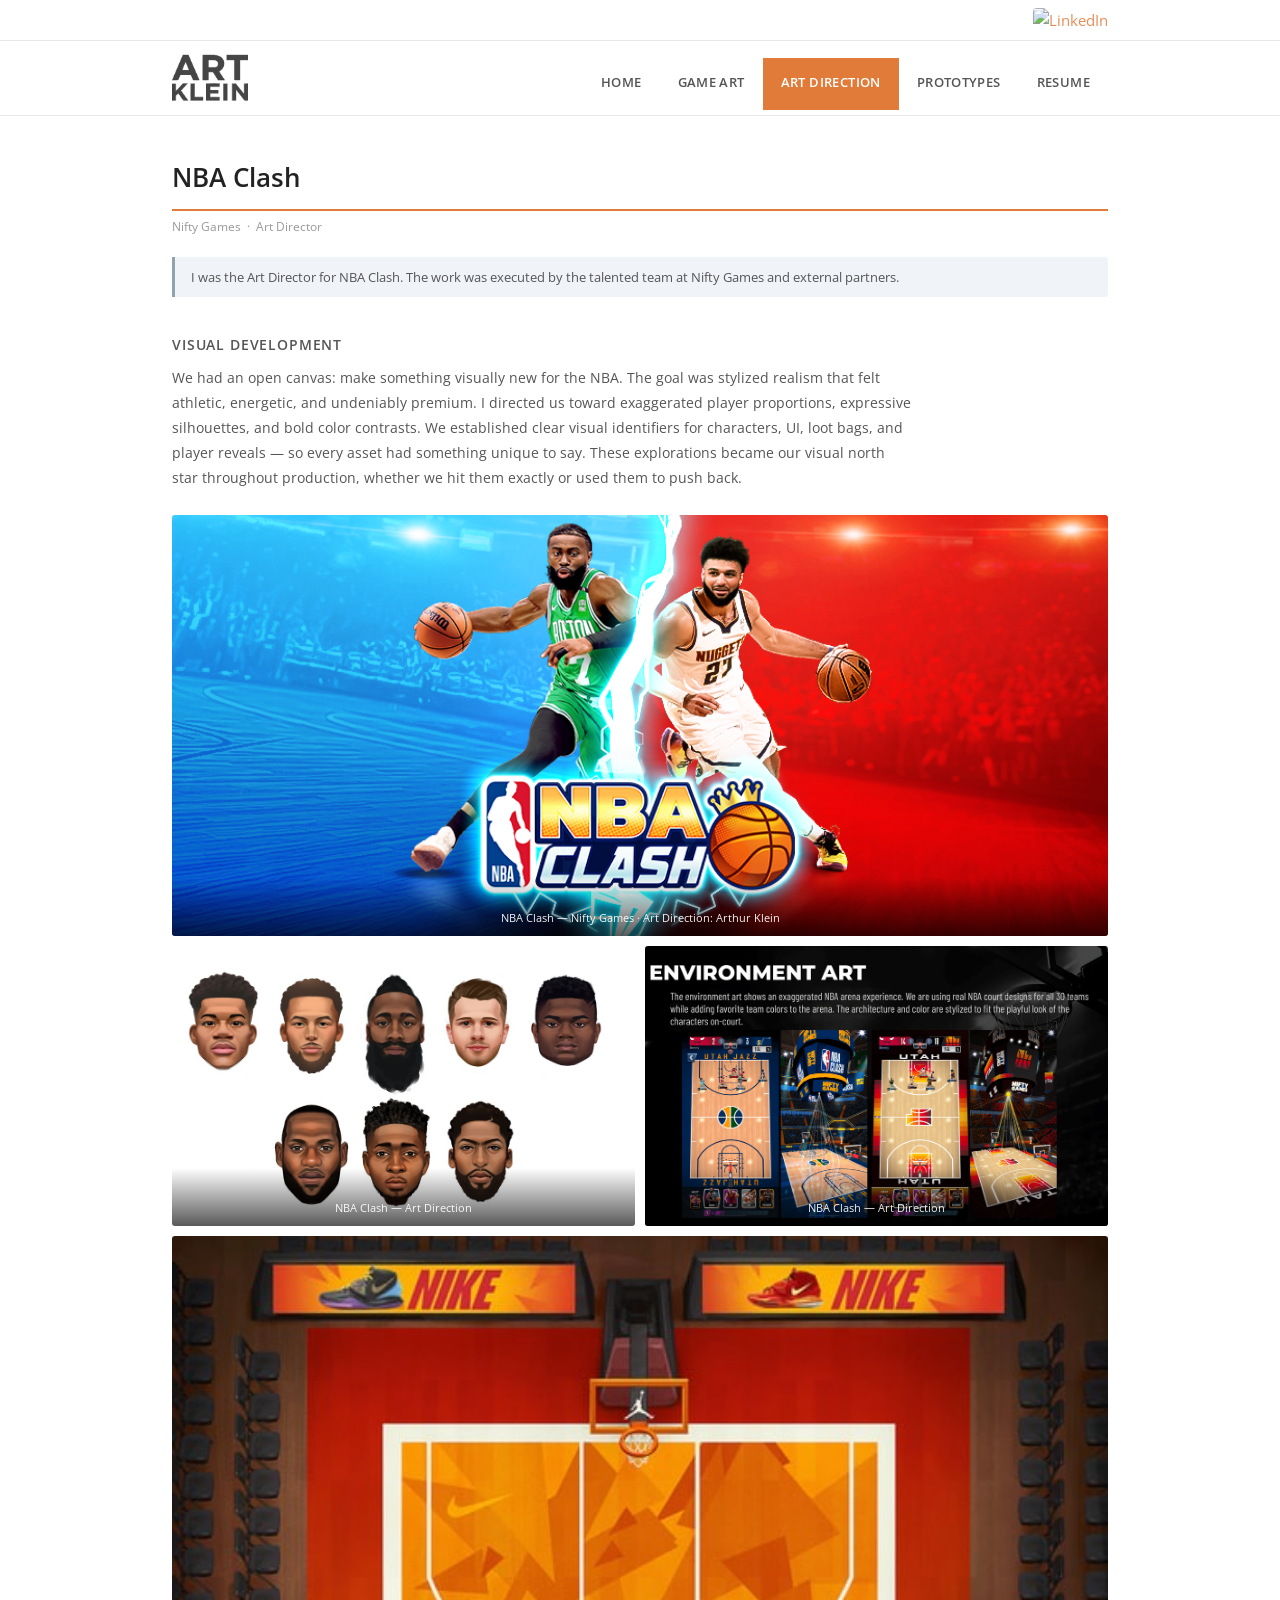
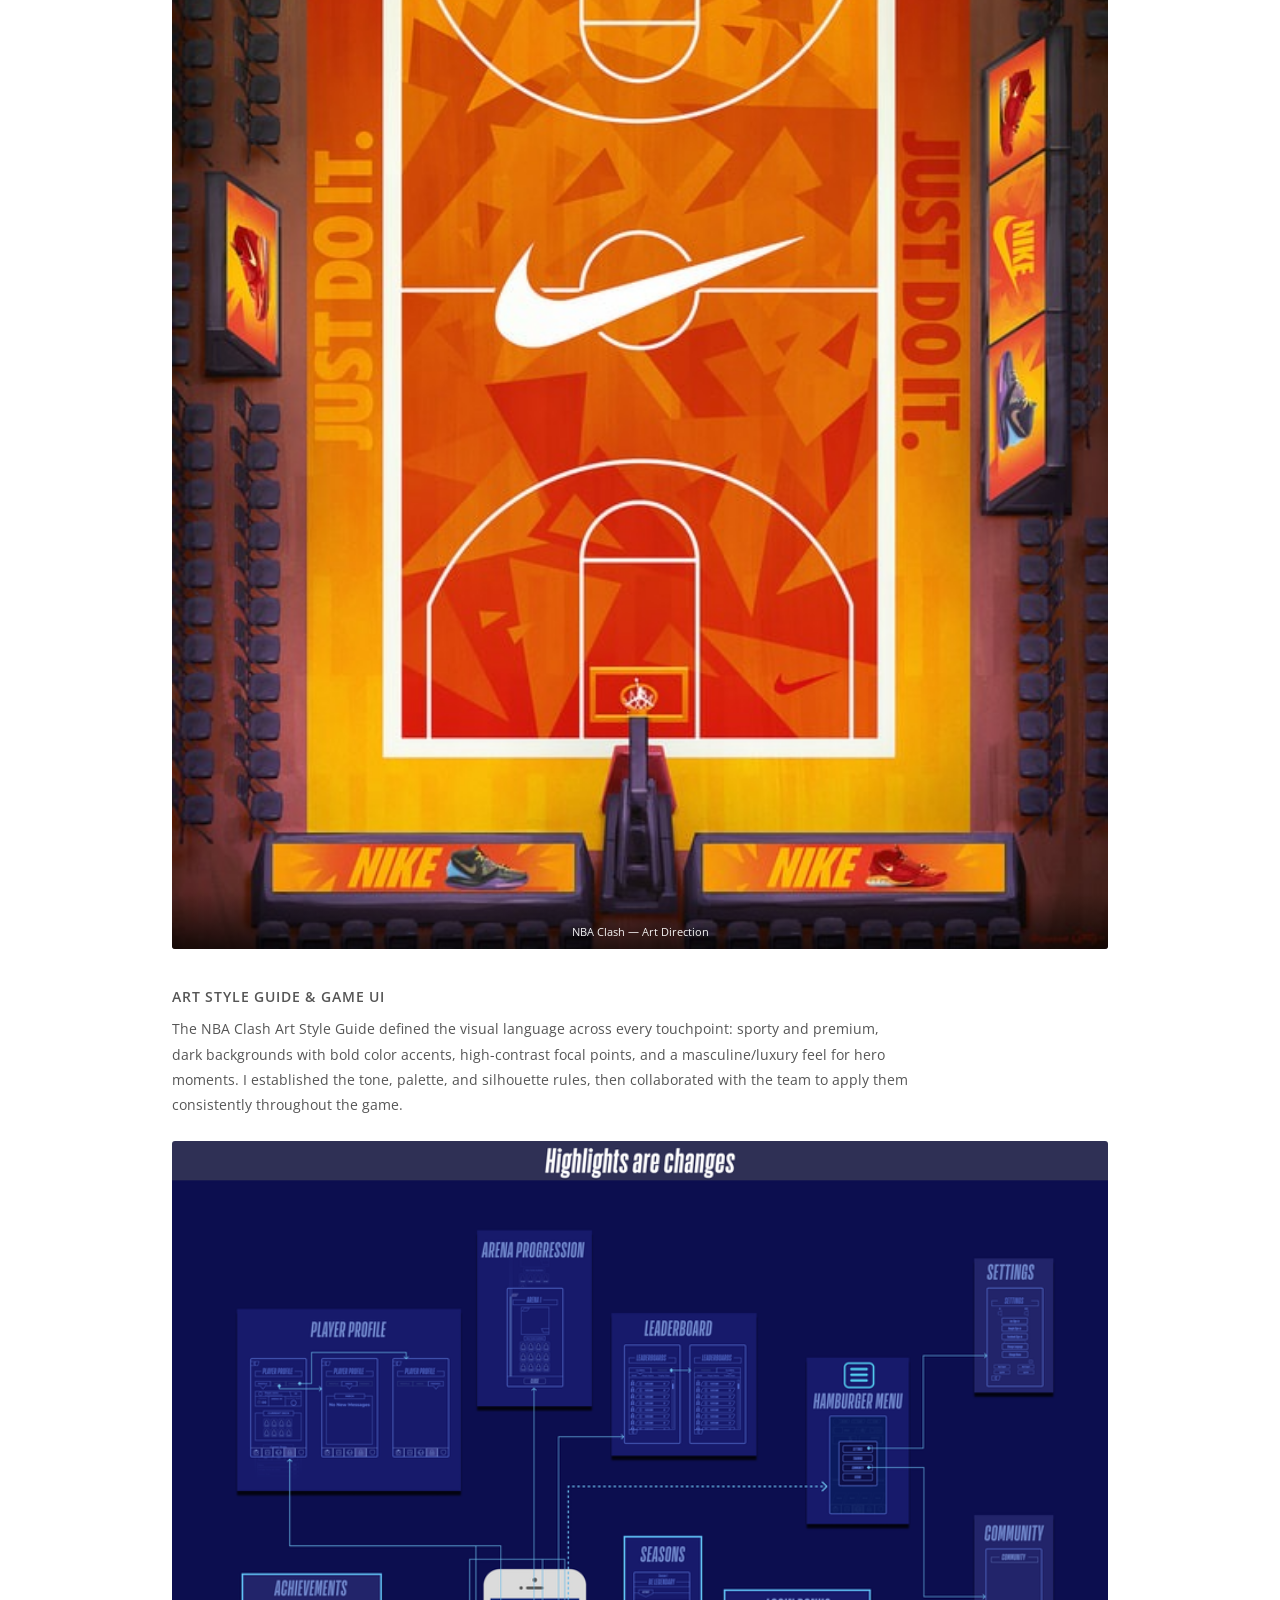
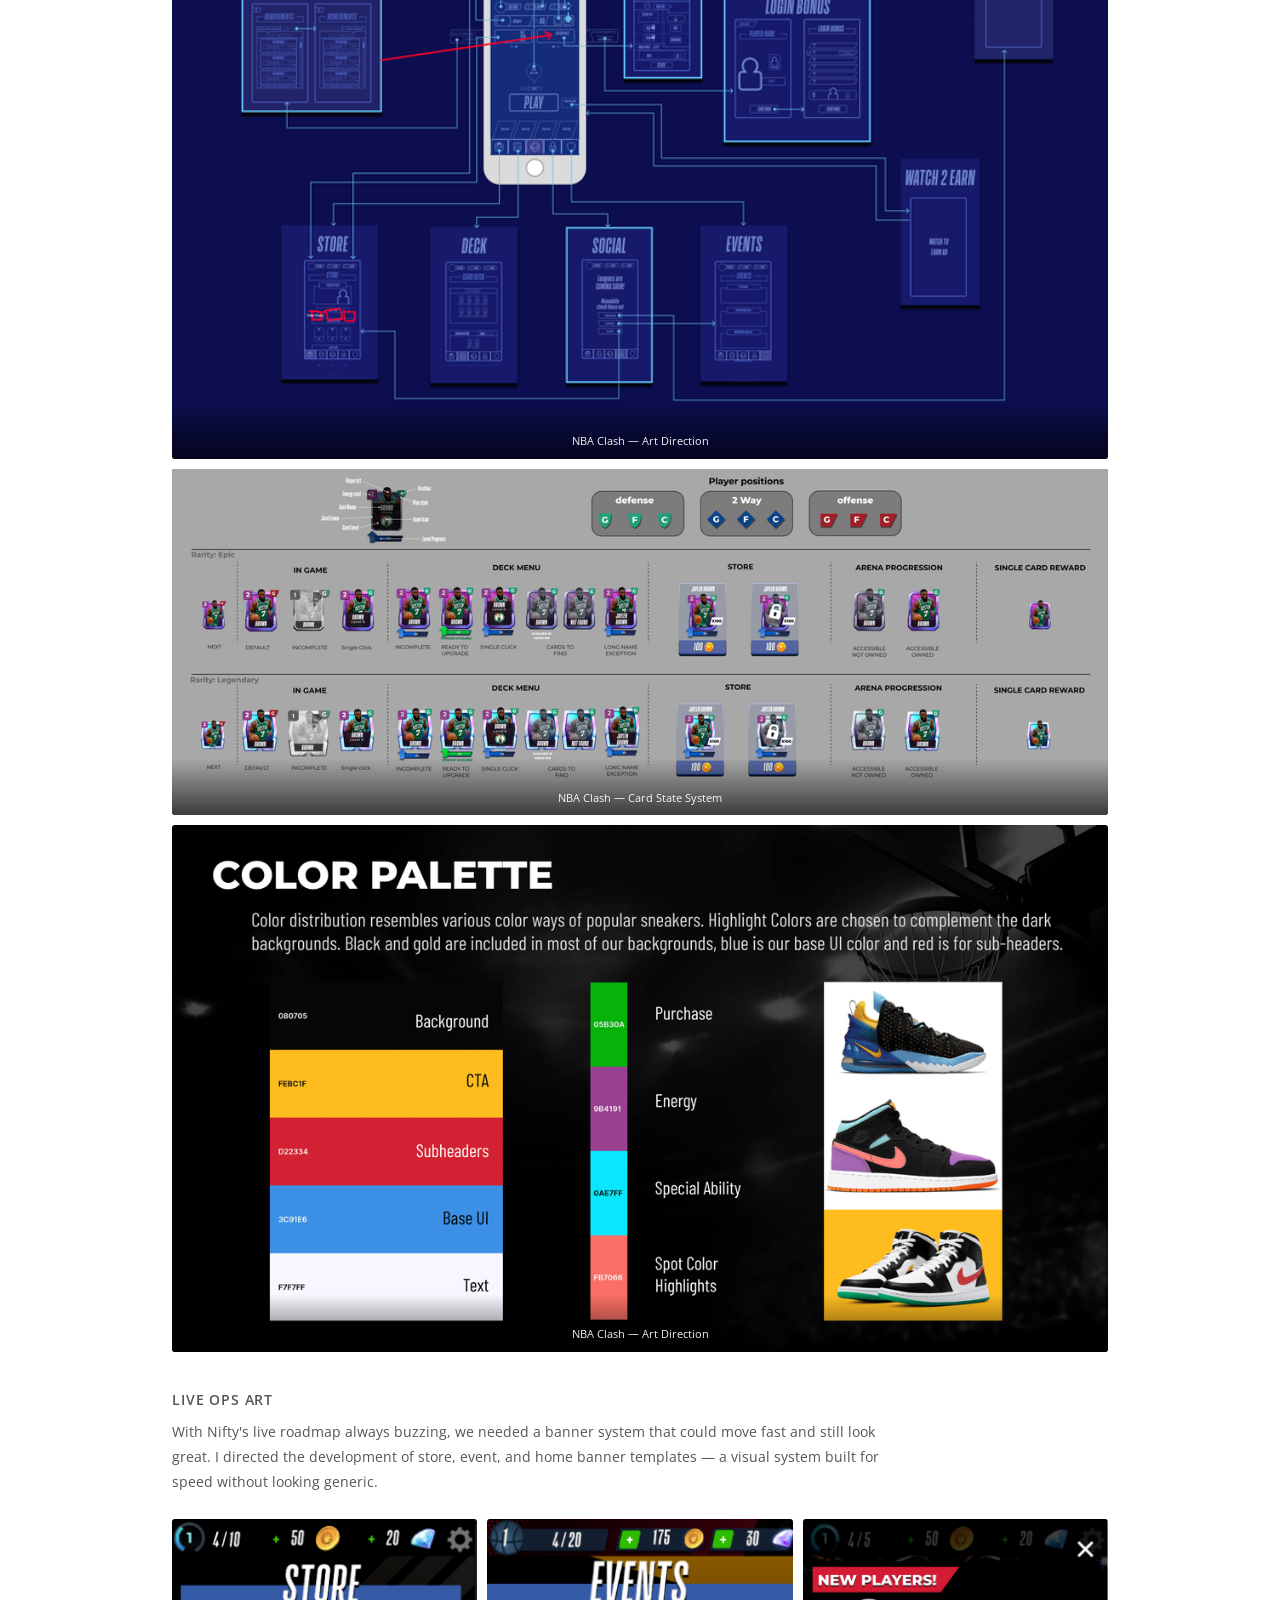
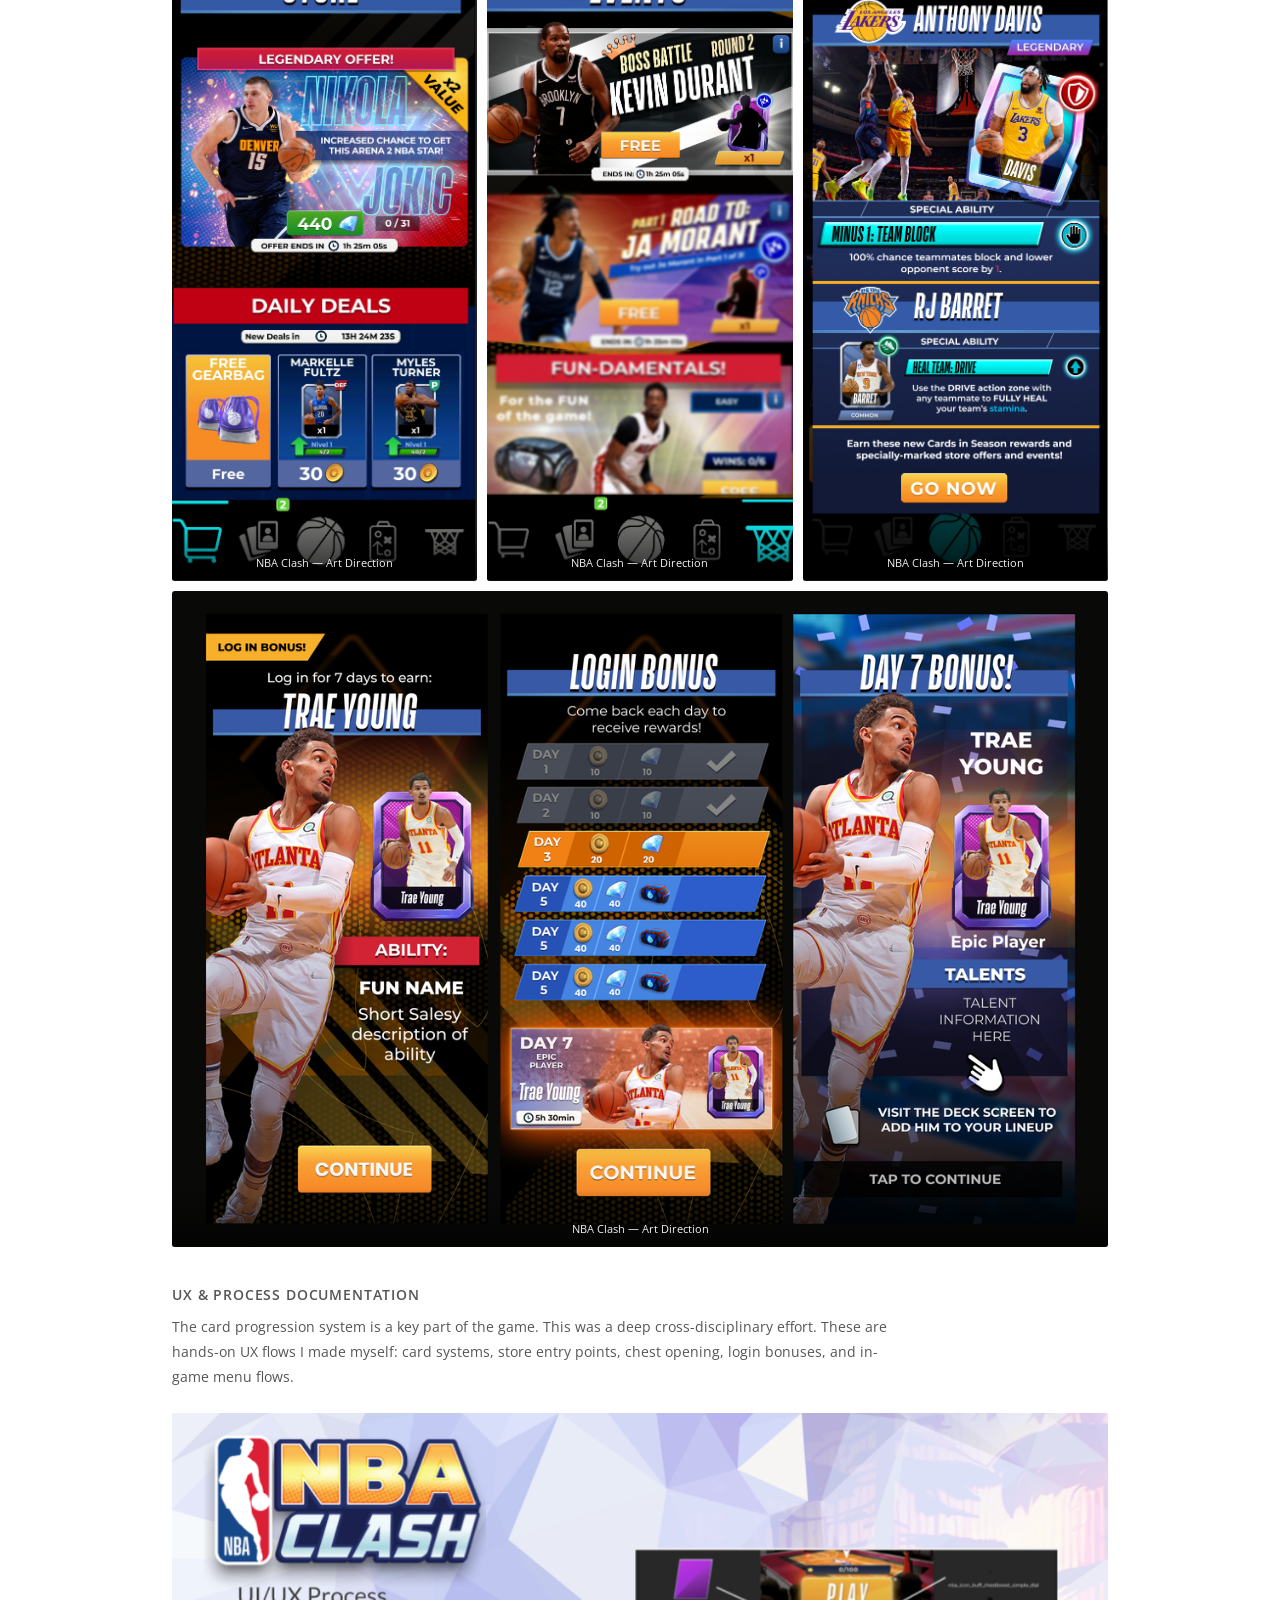
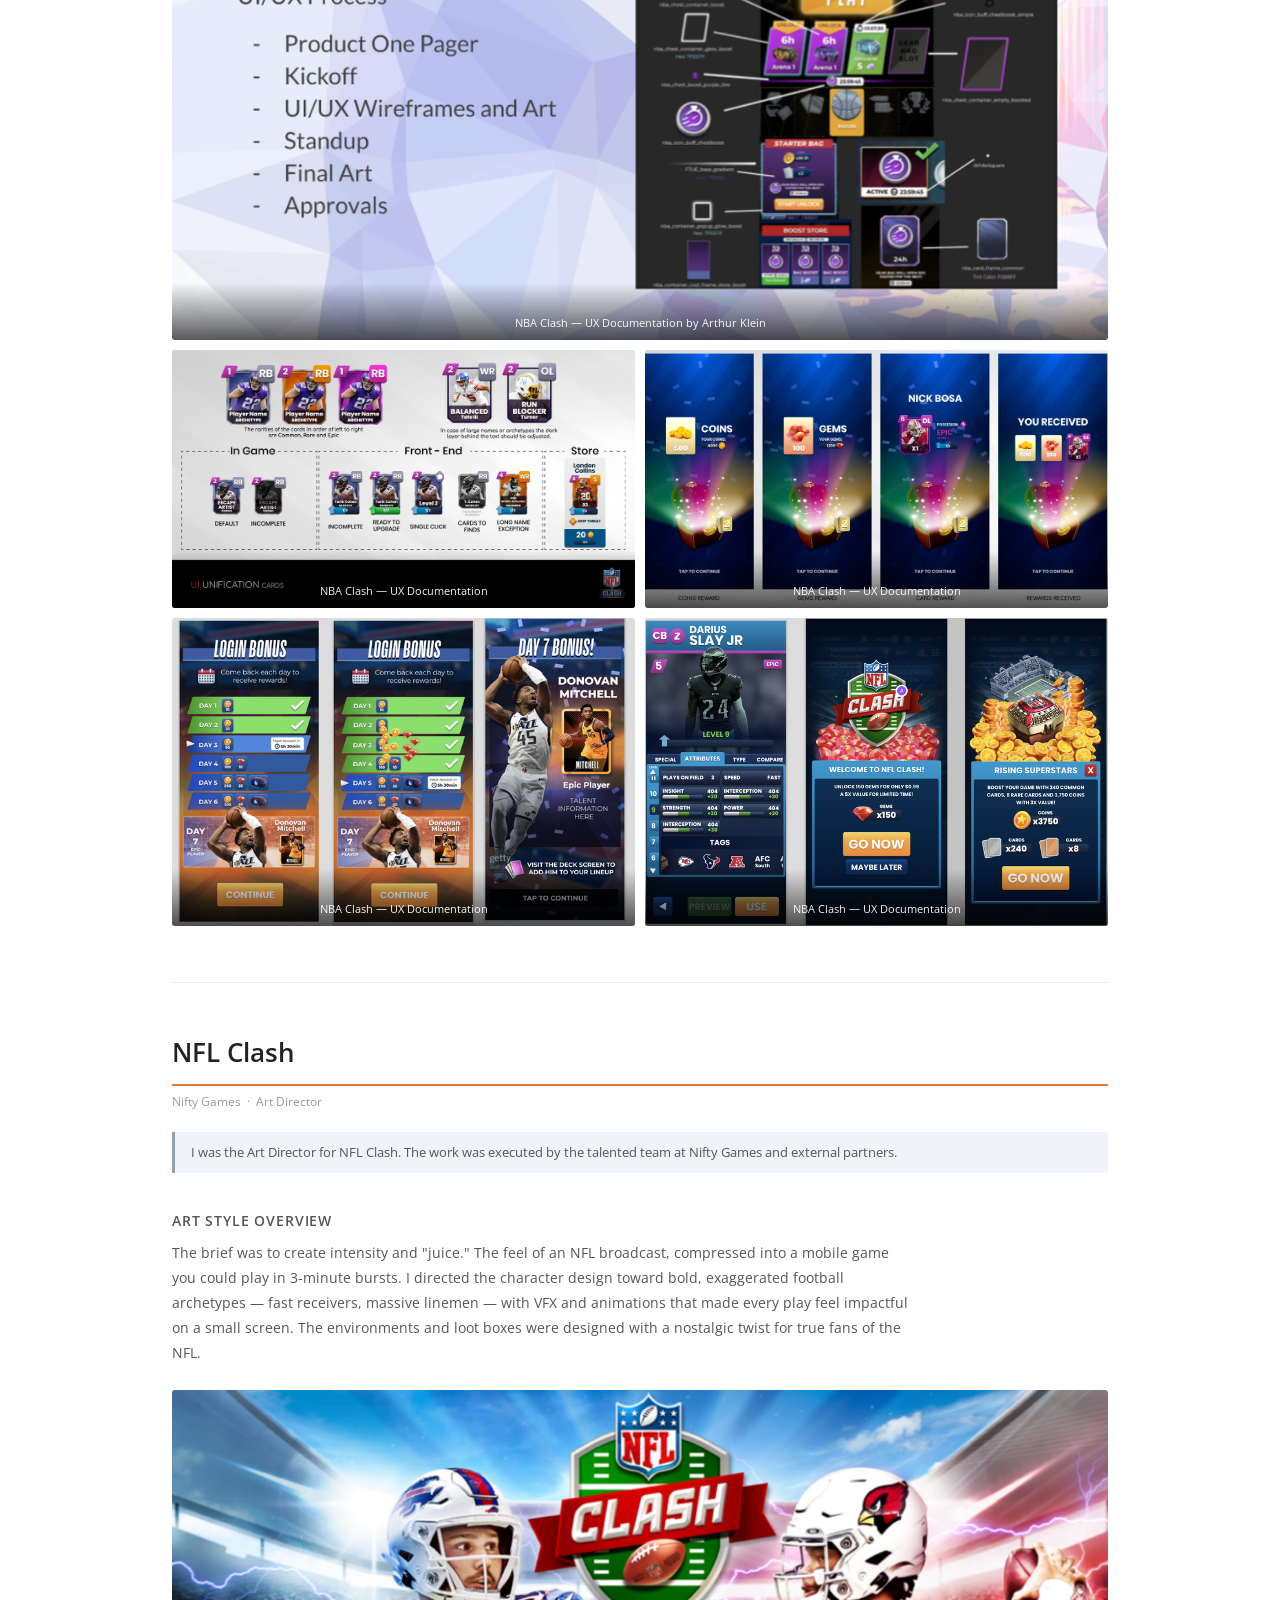
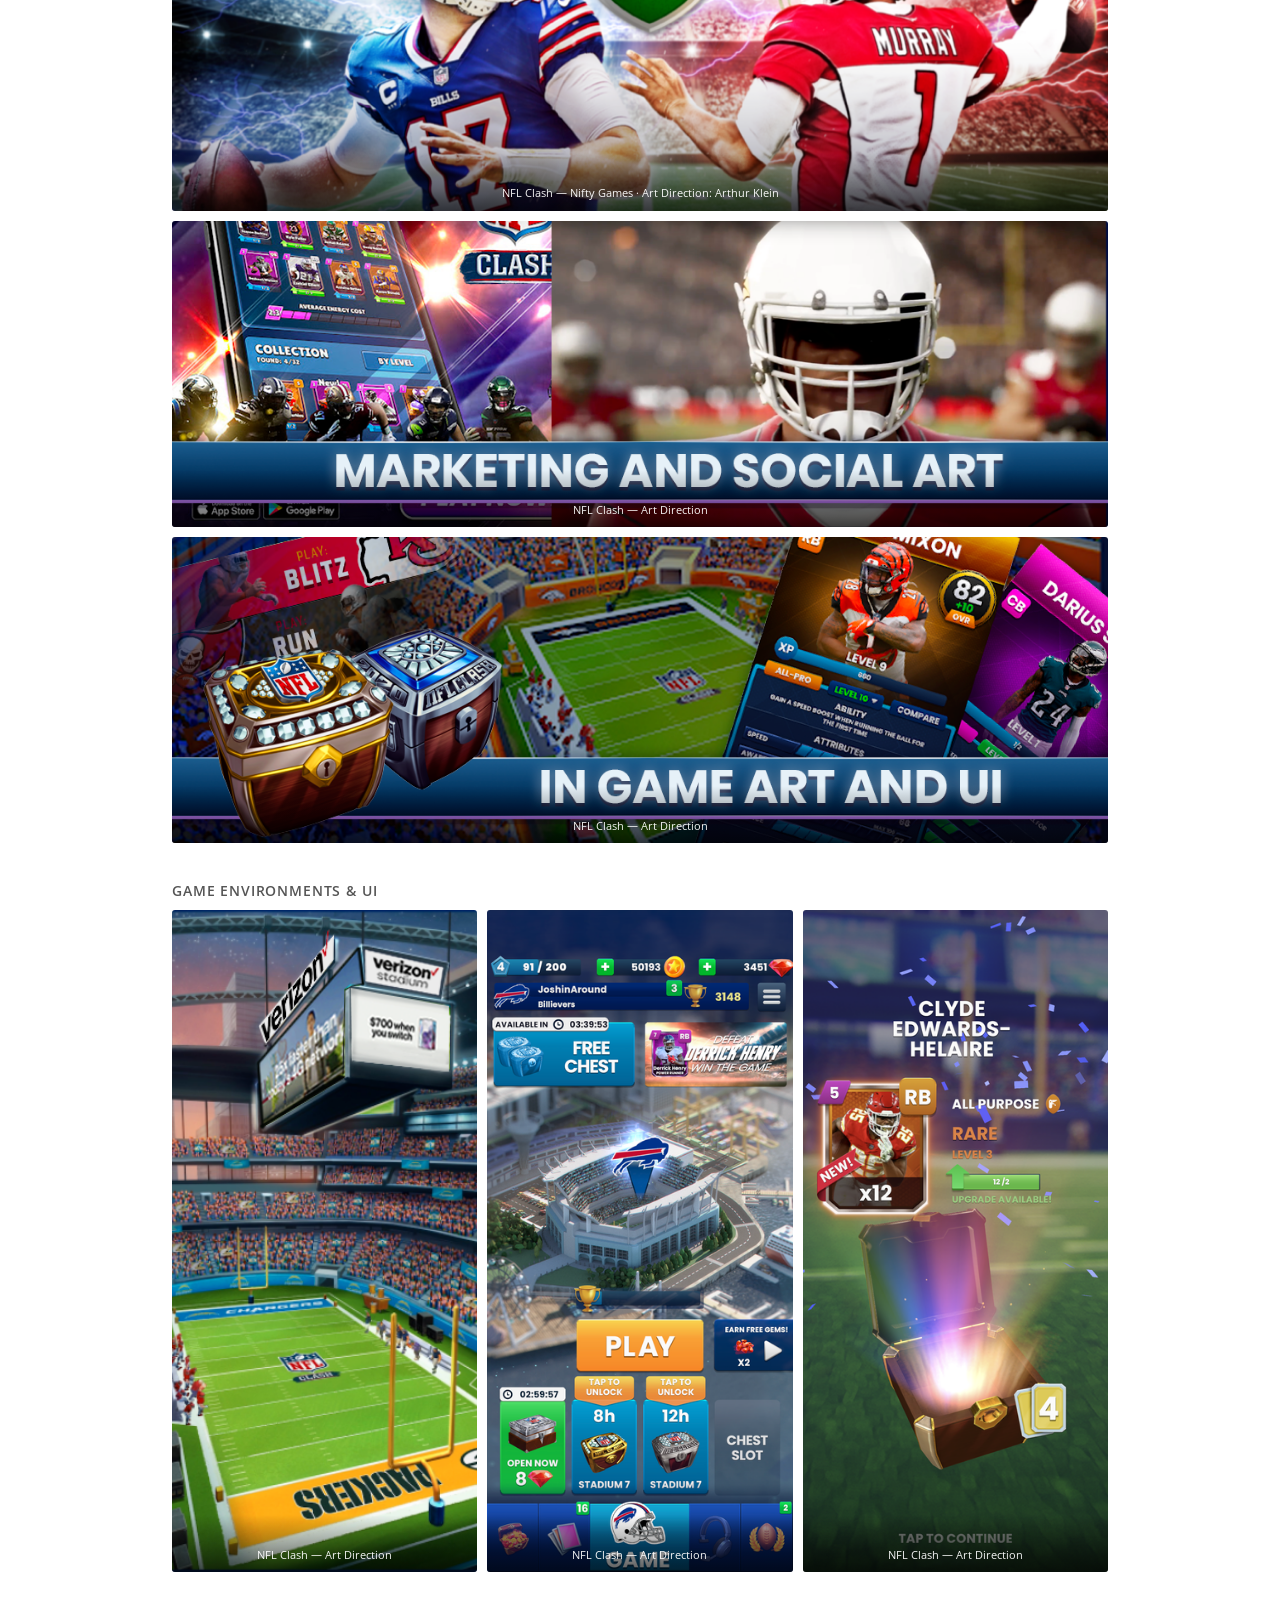
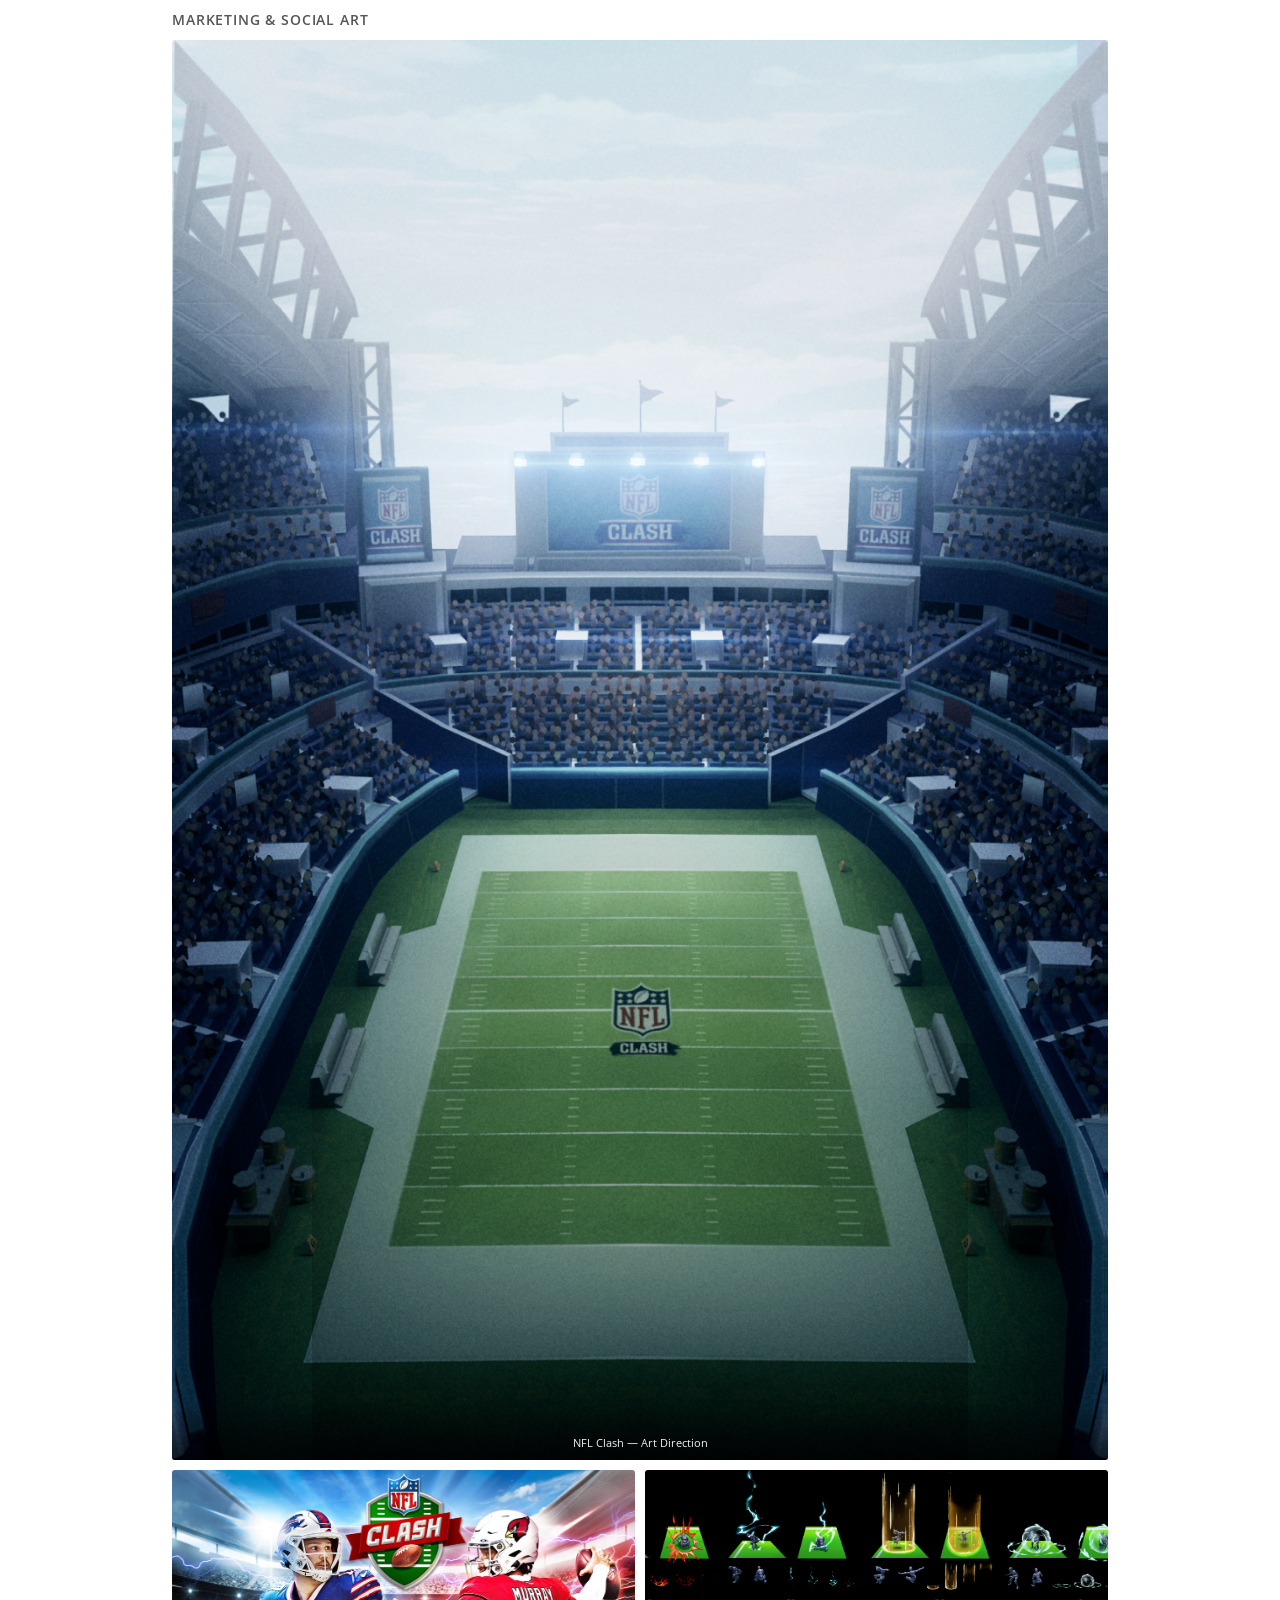
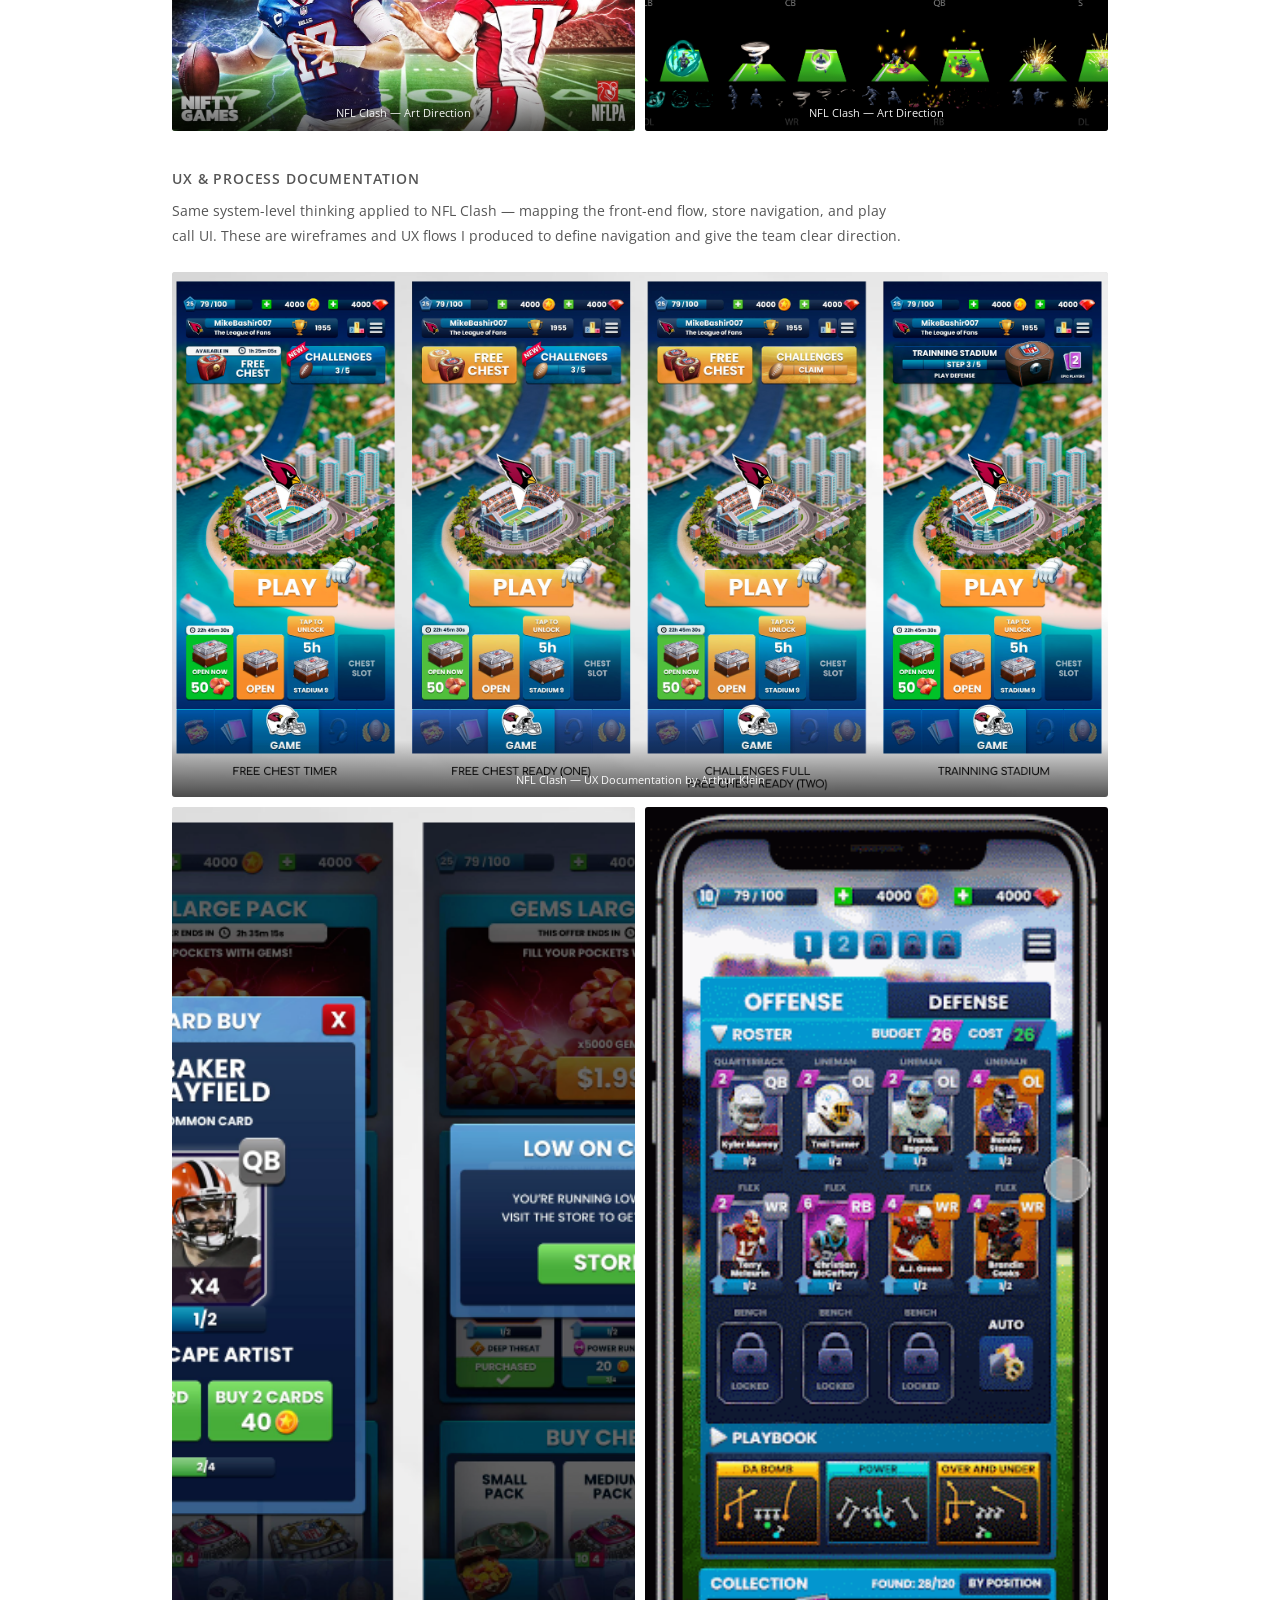
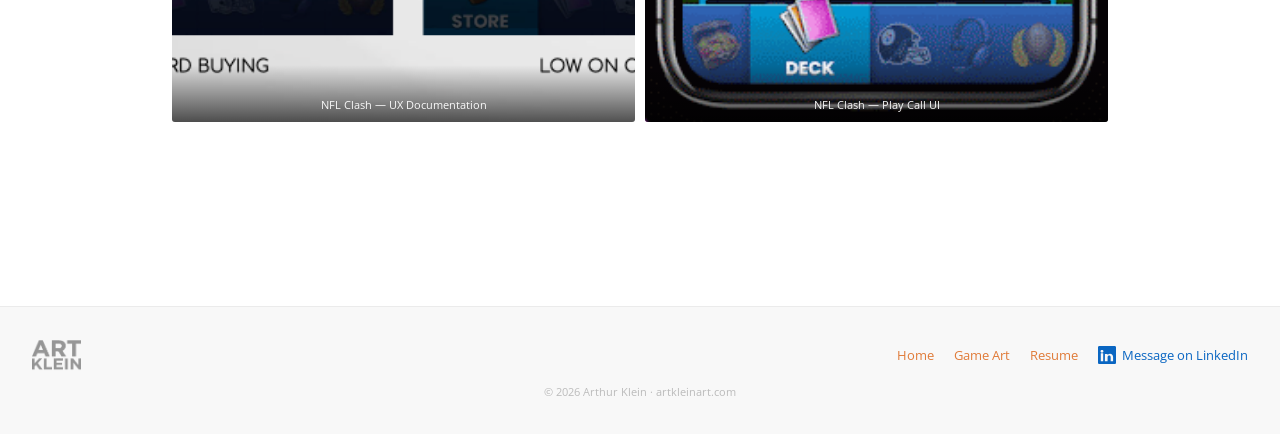
==== commit 22ff5630: "Add favicon and update footer logo across multiple HTML files; replace LinkedIn SVG with image for c" ====
--- a/art-direction.html
+++ b/art-direction.html
@@ -6,6 +6,7 @@
   <title>Art Direction — Art Klein | NBA Clash, NFL Clash, Nifty Games</title>
   <meta name="description" content="Art Direction by Arthur Klein at Nifty Games — NBA Clash and NFL Clash. Visual development, art style guides, UI direction, UX flow mapping, live ops art, and marketing campaigns for mobile sports games.">
   <link rel="stylesheet" href="style.css">
+  <link rel="icon" type="image/png" href="favicon.png">
 </head>
 <body>
 
@@ -14,9 +15,7 @@
     <div class="topbar-inner">
       <div class="topbar-icons">
         <a href="https://www.linkedin.com/in/arthurjklein/" target="_blank" rel="noopener" title="LinkedIn">
-          <svg width="16" height="16" viewBox="0 0 24 24" fill="currentColor">
-            <path d="M20.447 20.452h-3.554v-5.569c0-1.328-.475-2.236-1.986-2.236-1.081 0-1.722.731-2.004 1.437-.103.249-.129.597-.129.946v5.422h-3.554s.05-8.867 0-9.776h3.554v1.385c-.009.015-.021.029-.03.043h.03v-.043c.477-.734 1.329-1.783 3.232-1.783 2.356 0 4.124 1.539 4.124 4.853v5.321zM5.337 8.855c-1.144 0-1.915-.758-1.915-1.705 0-.956.77-1.703 1.916-1.703.981 0 1.914.747 1.924 1.703 0 .947-.743 1.705-1.924 1.705zm1.581 11.597H3.715V9.505h3.203v10.947zM22.225 0H1.771C.792 0 0 .774 0 1.729v20.542C0 23.227.792 24 1.771 24h20.451C23.2 24 24 23.227 24 22.271V1.729C24 .774 23.2 0 22.225 0z"/>
-          </svg>
+          <img src="images/logo-linkedin-icon.png" alt="LinkedIn">
         </a>
       </div>
     </div>
@@ -442,7 +441,7 @@
   </script>
 
   <footer class="site-footer">
-    <span class="footer-name">Art Klein</span>
+    <img src="images/artkleinart_logo.png" alt="Art Klein" class="footer-logo">
     <div class="footer-links">
       <a href="index.html">Home</a>
       <a href="game-art.html">Game Art</a>
--- a/style.css
+++ b/style.css
@@ -3,7 +3,7 @@
    Hosted on Vercel. Edit in Cursor, push to deploy.
    ============================================================ */
 
-@import url('https://fonts.googleapis.com/css2?family=Dancing+Script:wght@700&family=Open+Sans:ital,wght@0,400;0,600;1,400&display=swap');
+@import url('https://fonts.googleapis.com/css2?family=Open+Sans:ital,wght@0,400;0,600;1,400&display=swap');
 
 /* --- Reset & Base ------------------------------------------ */
 *, *::before, *::after { box-sizing: border-box; margin: 0; padding: 0; }
@@ -34,26 +34,20 @@
   margin: 0 auto;
   padding: 8px 32px;
   display: flex;
-  justify-content: space-between;
-  align-items: center;
-  font-size: 13px;
-  color: #666;
+  justify-content: flex-end;
+  align-items: center;
 }
 
 .topbar-icons { display: flex; gap: 10px; }
 .topbar-icons a {
   display: inline-flex;
   align-items: center;
-  justify-content: center;
-  width: 28px;
-  height: 28px;
-  border: 1px solid #ccc;
-  border-radius: 3px;
-  color: #0a66c2;
   text-decoration: none;
-}
-.topbar-icons a svg { display: block; }
-.topbar-icons a:hover { background: #f5f5f5; }
+  opacity: 0.85;
+  transition: opacity 0.15s;
+}
+.topbar-icons a img { height: 24px; width: auto; display: block; border-radius: 4px; }
+.topbar-icons a:hover { opacity: 1; }
 
 /* --- Main navigation -------------------------------------- */
 .site-header {
@@ -454,10 +448,11 @@
   gap: 12px;
 }
 
-.footer-name {
-  font-family: 'Dancing Script', cursive;
-  font-size: 22px;
-  color: #555;
+.footer-logo {
+  height: 32px;
+  width: auto;
+  display: block;
+  opacity: 0.55;
 }
 
 .footer-links {
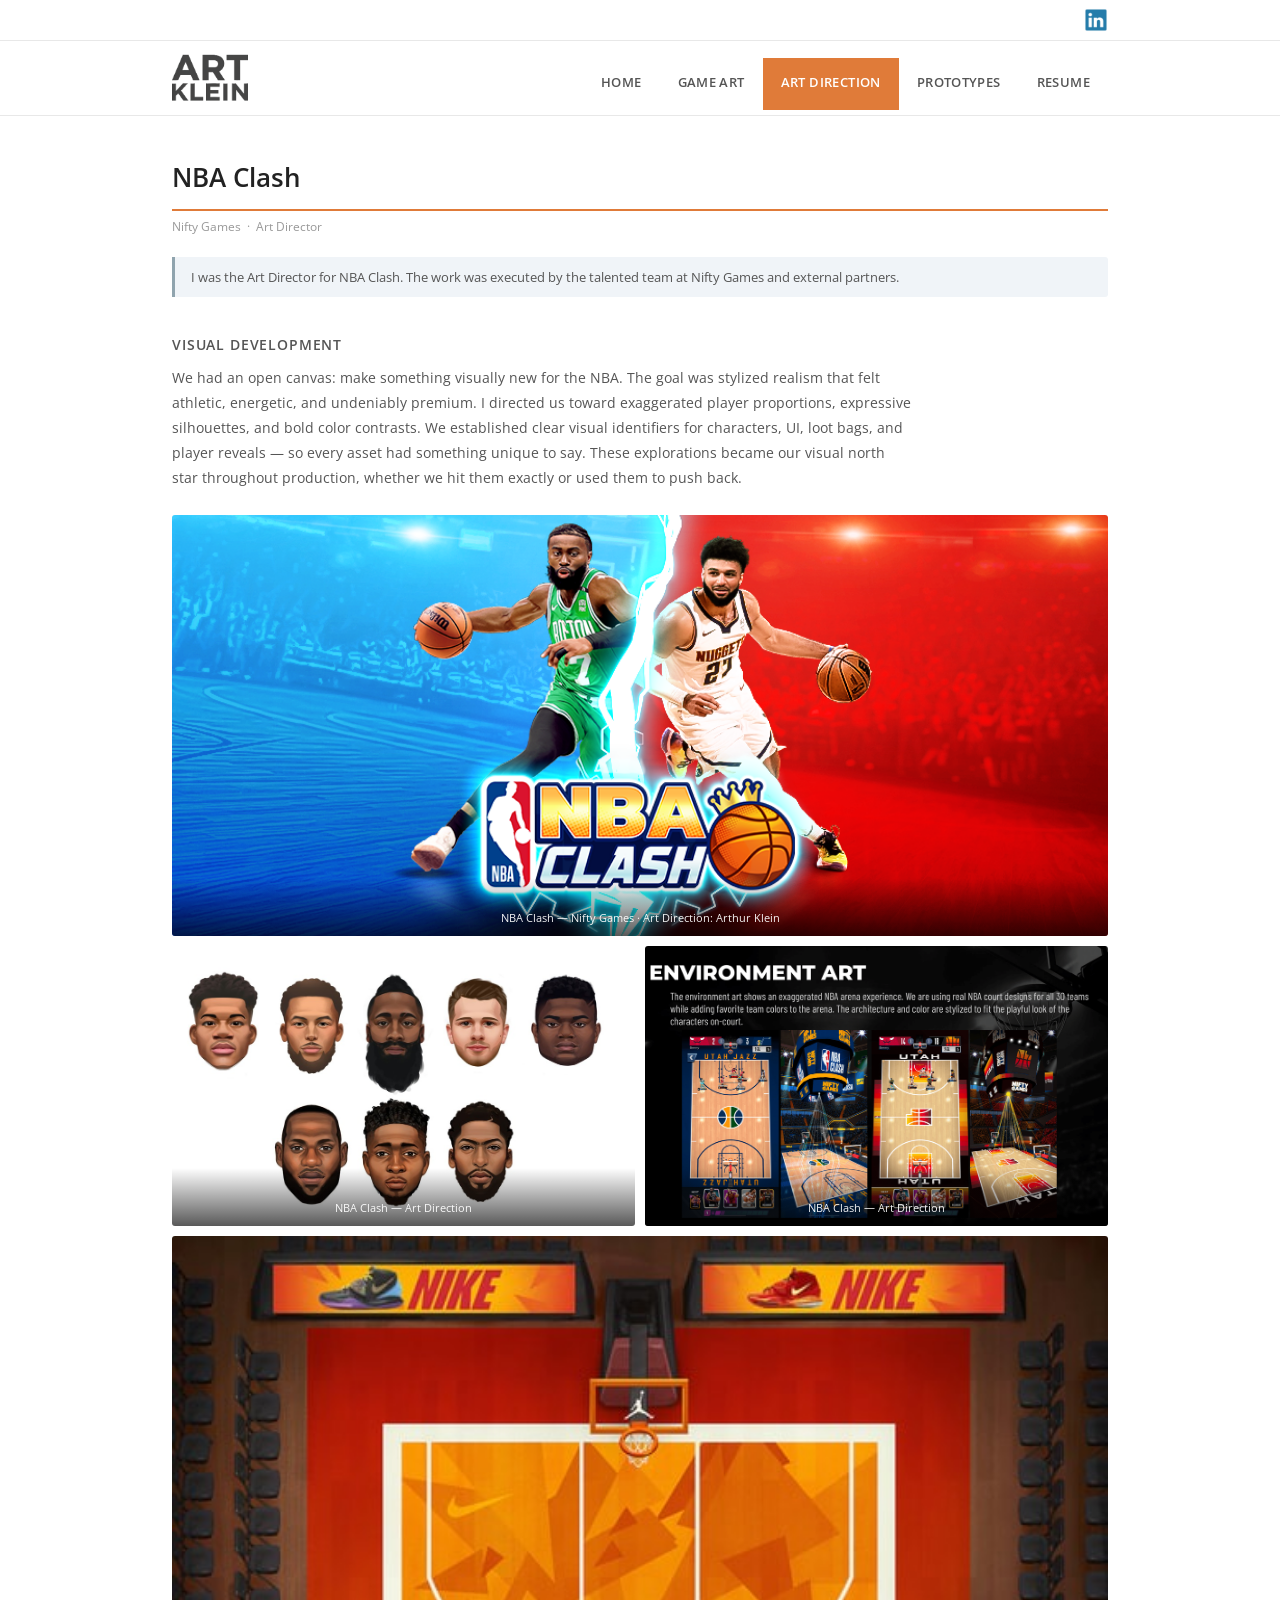
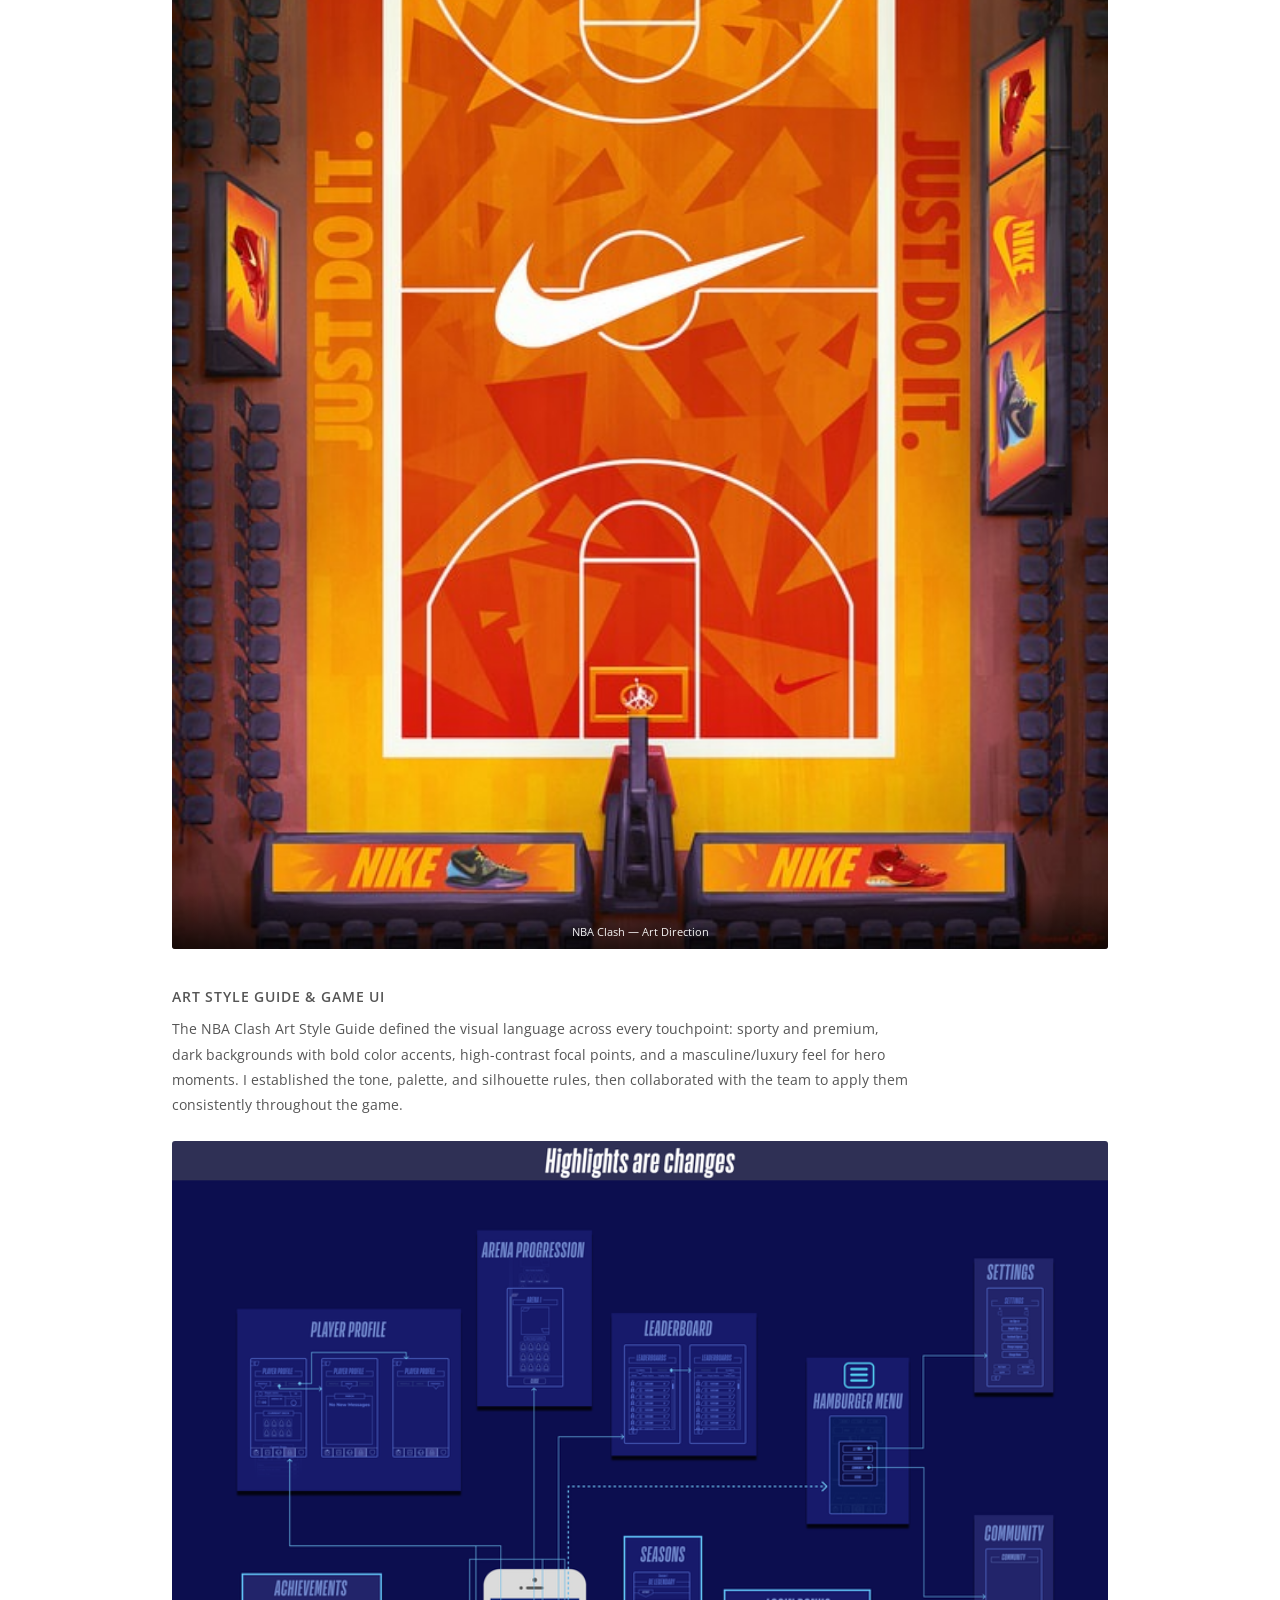
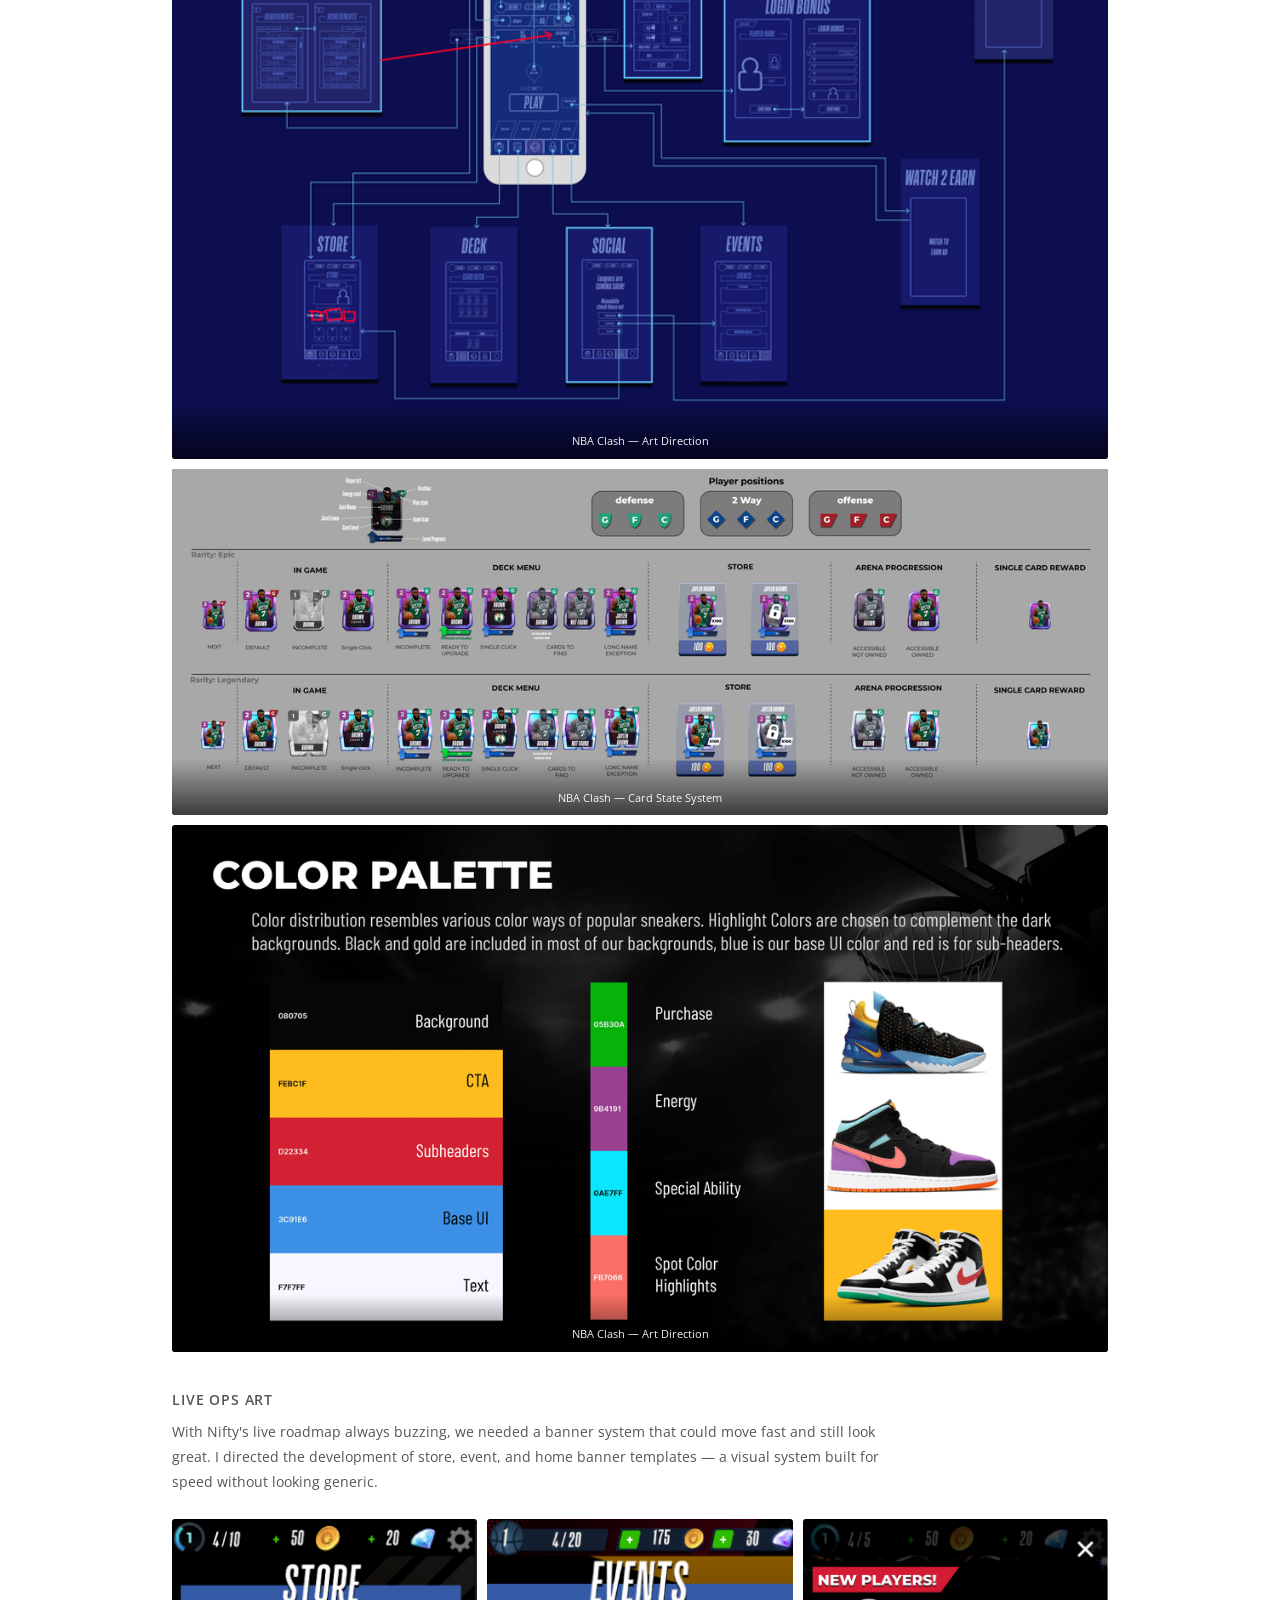
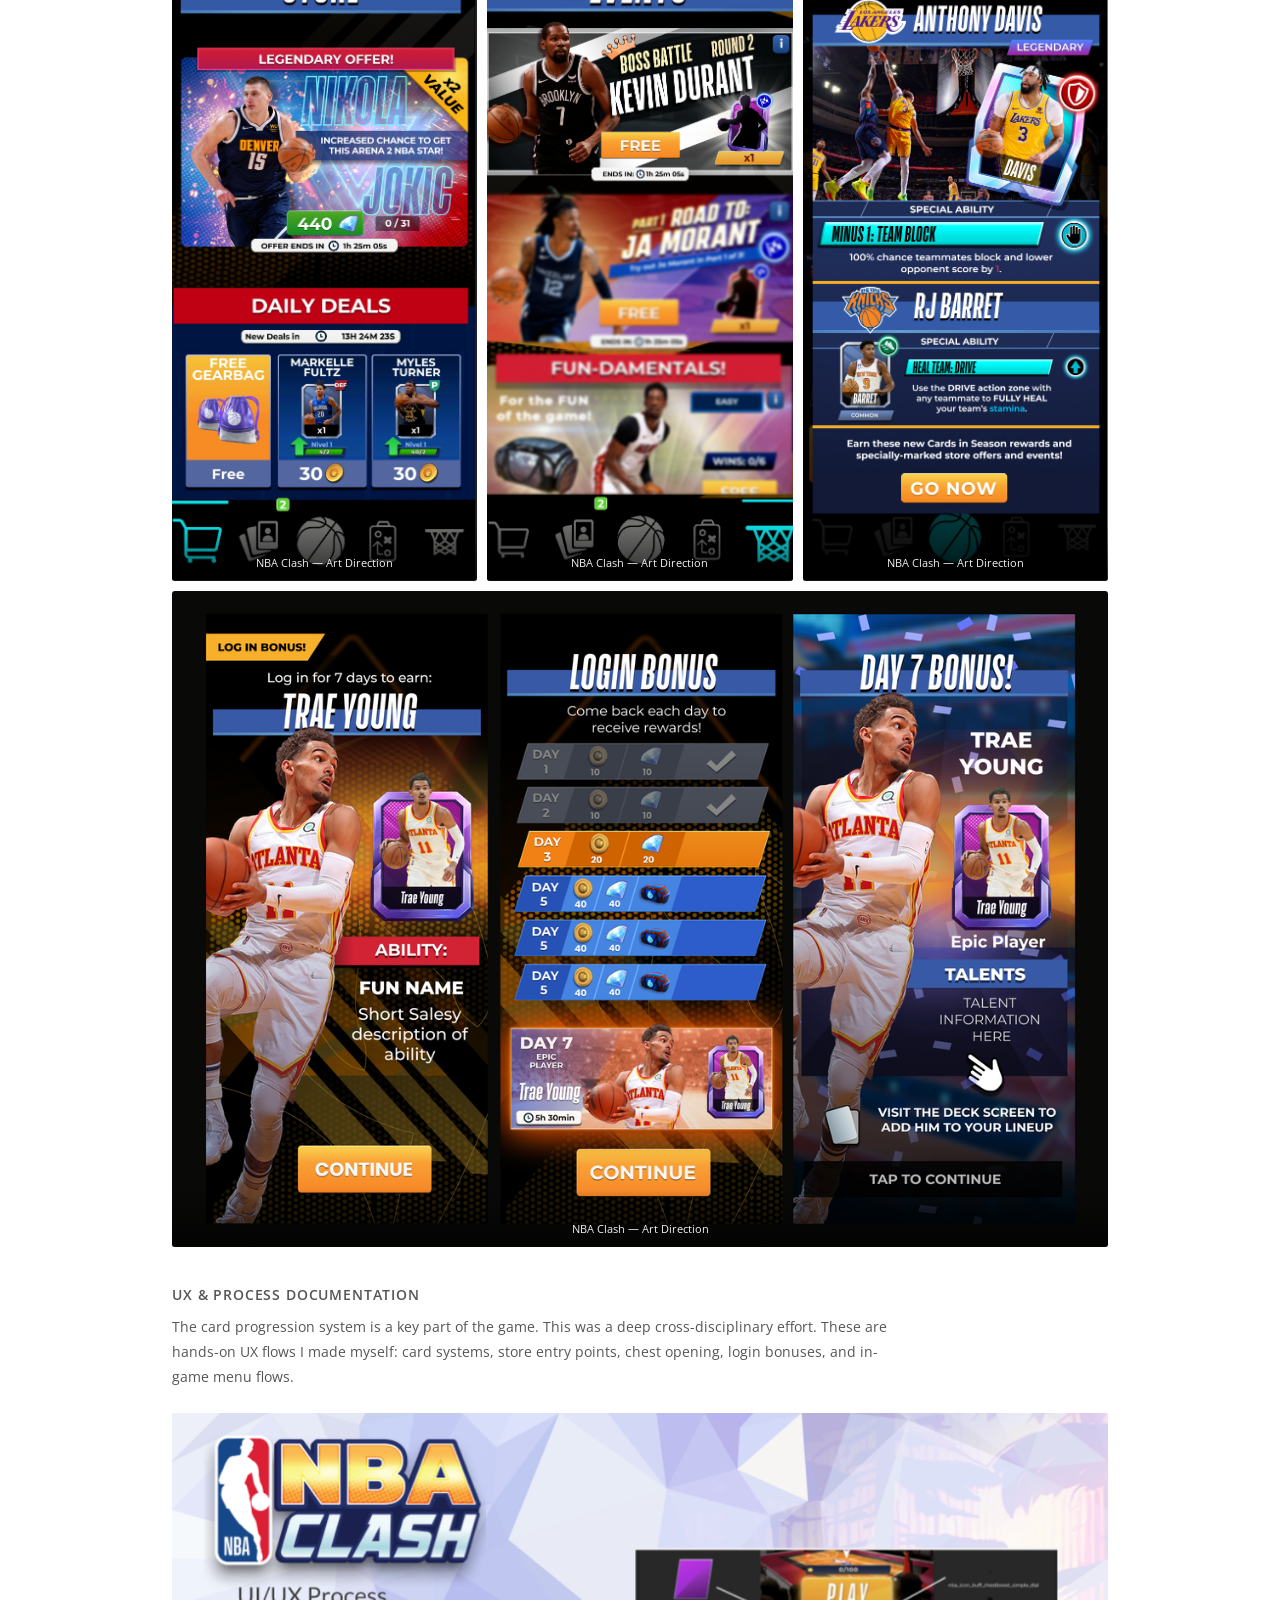
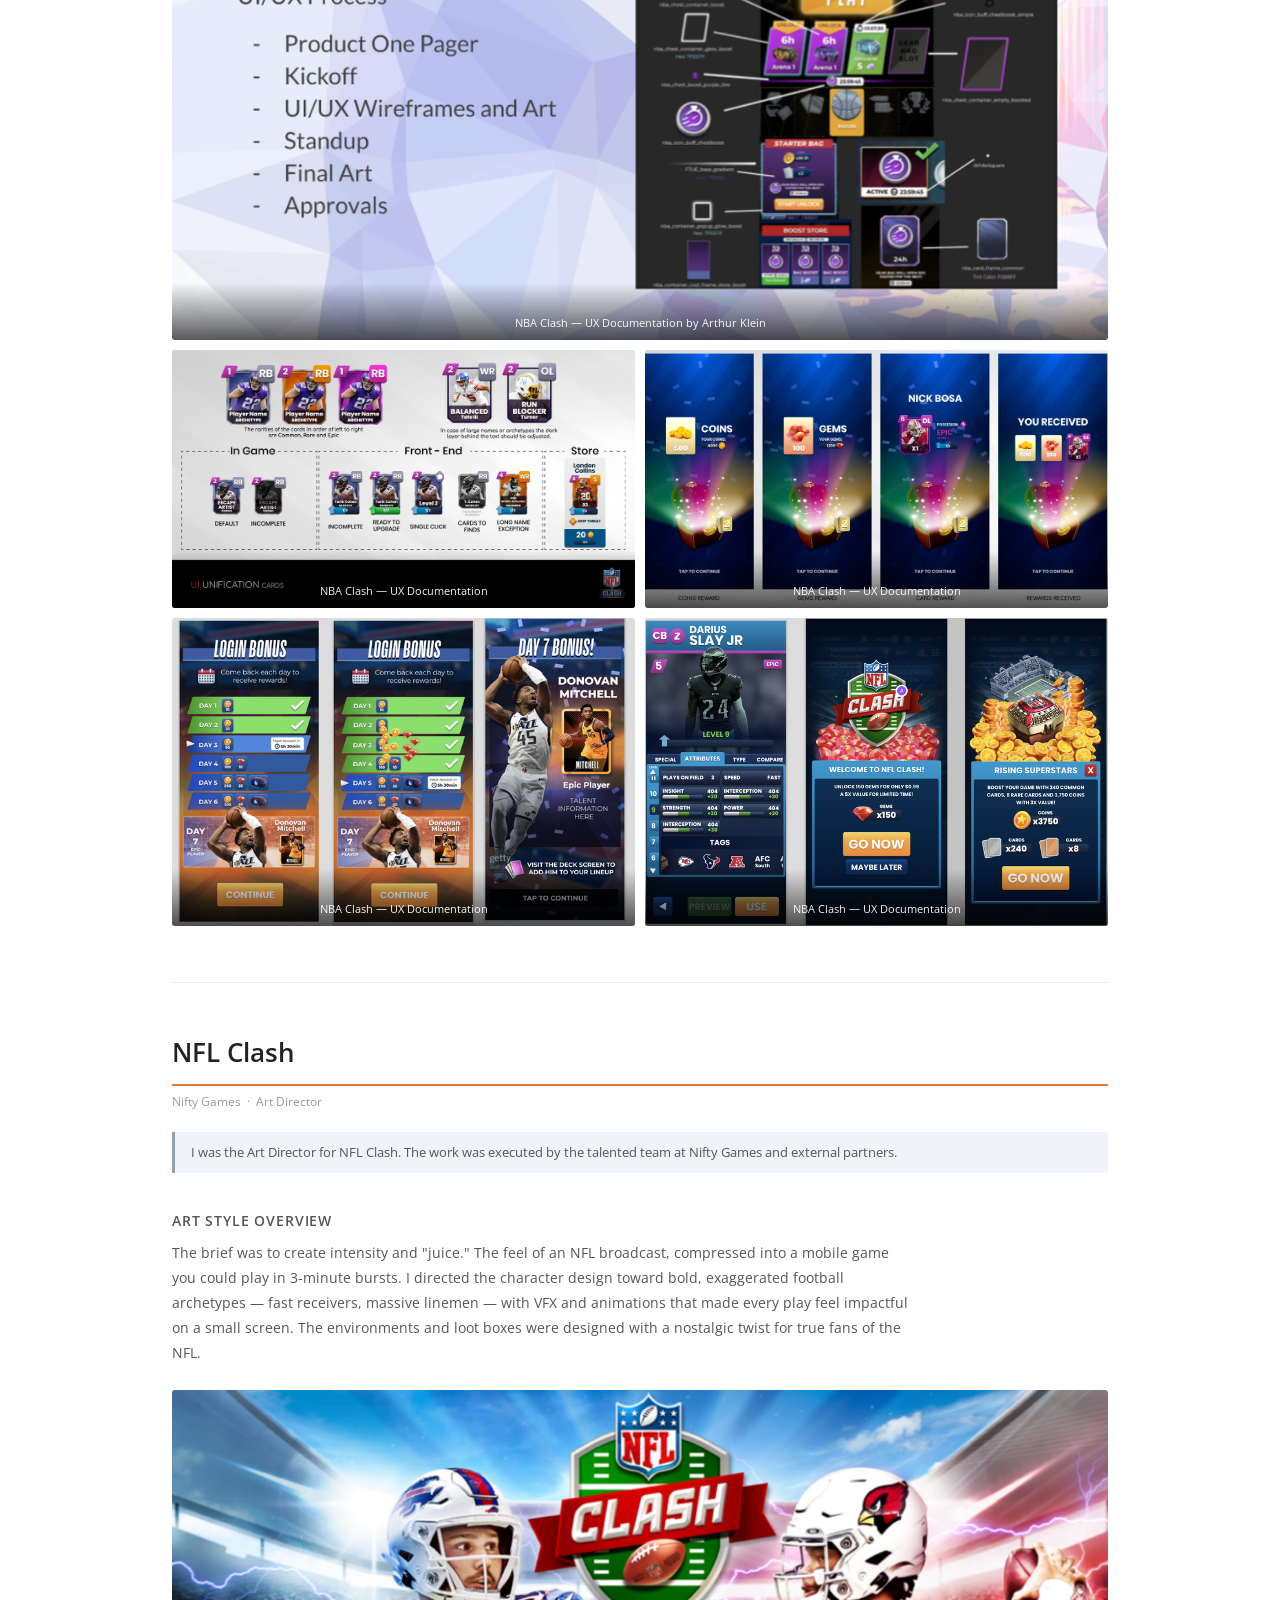
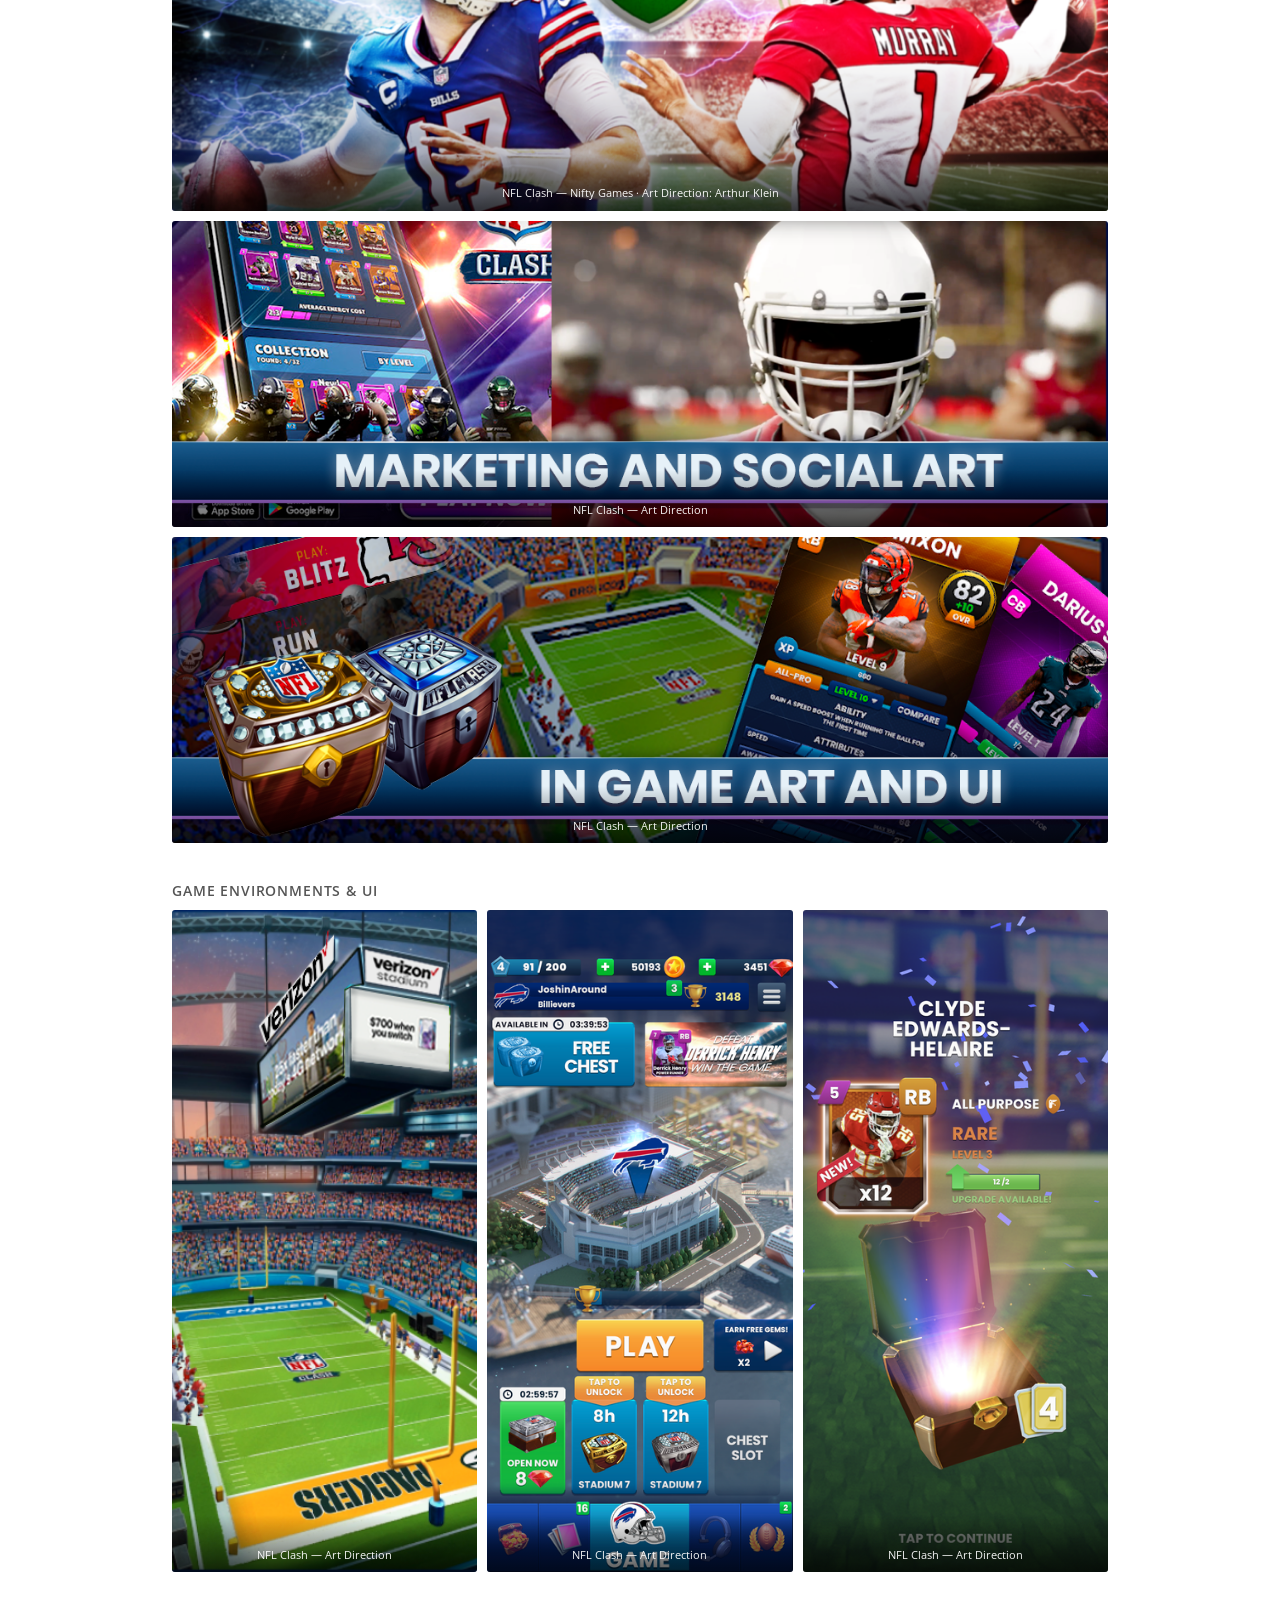
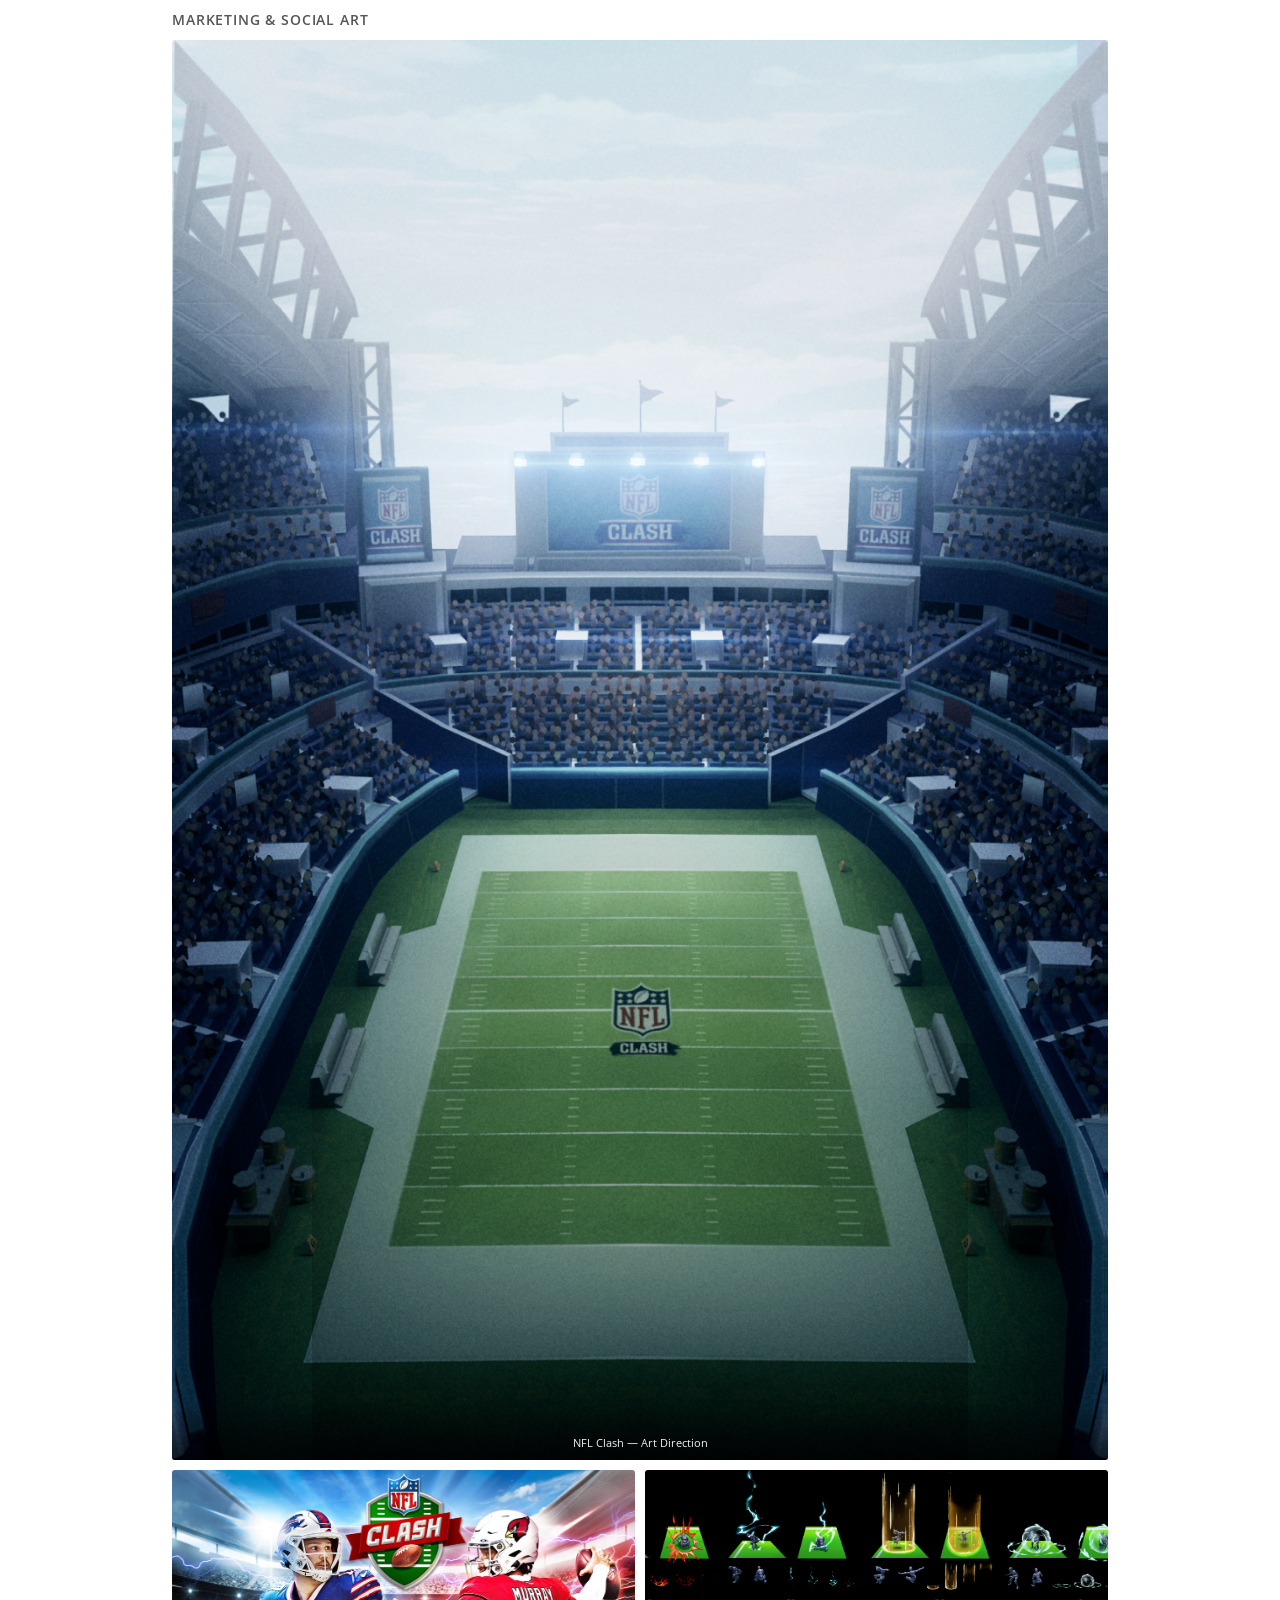
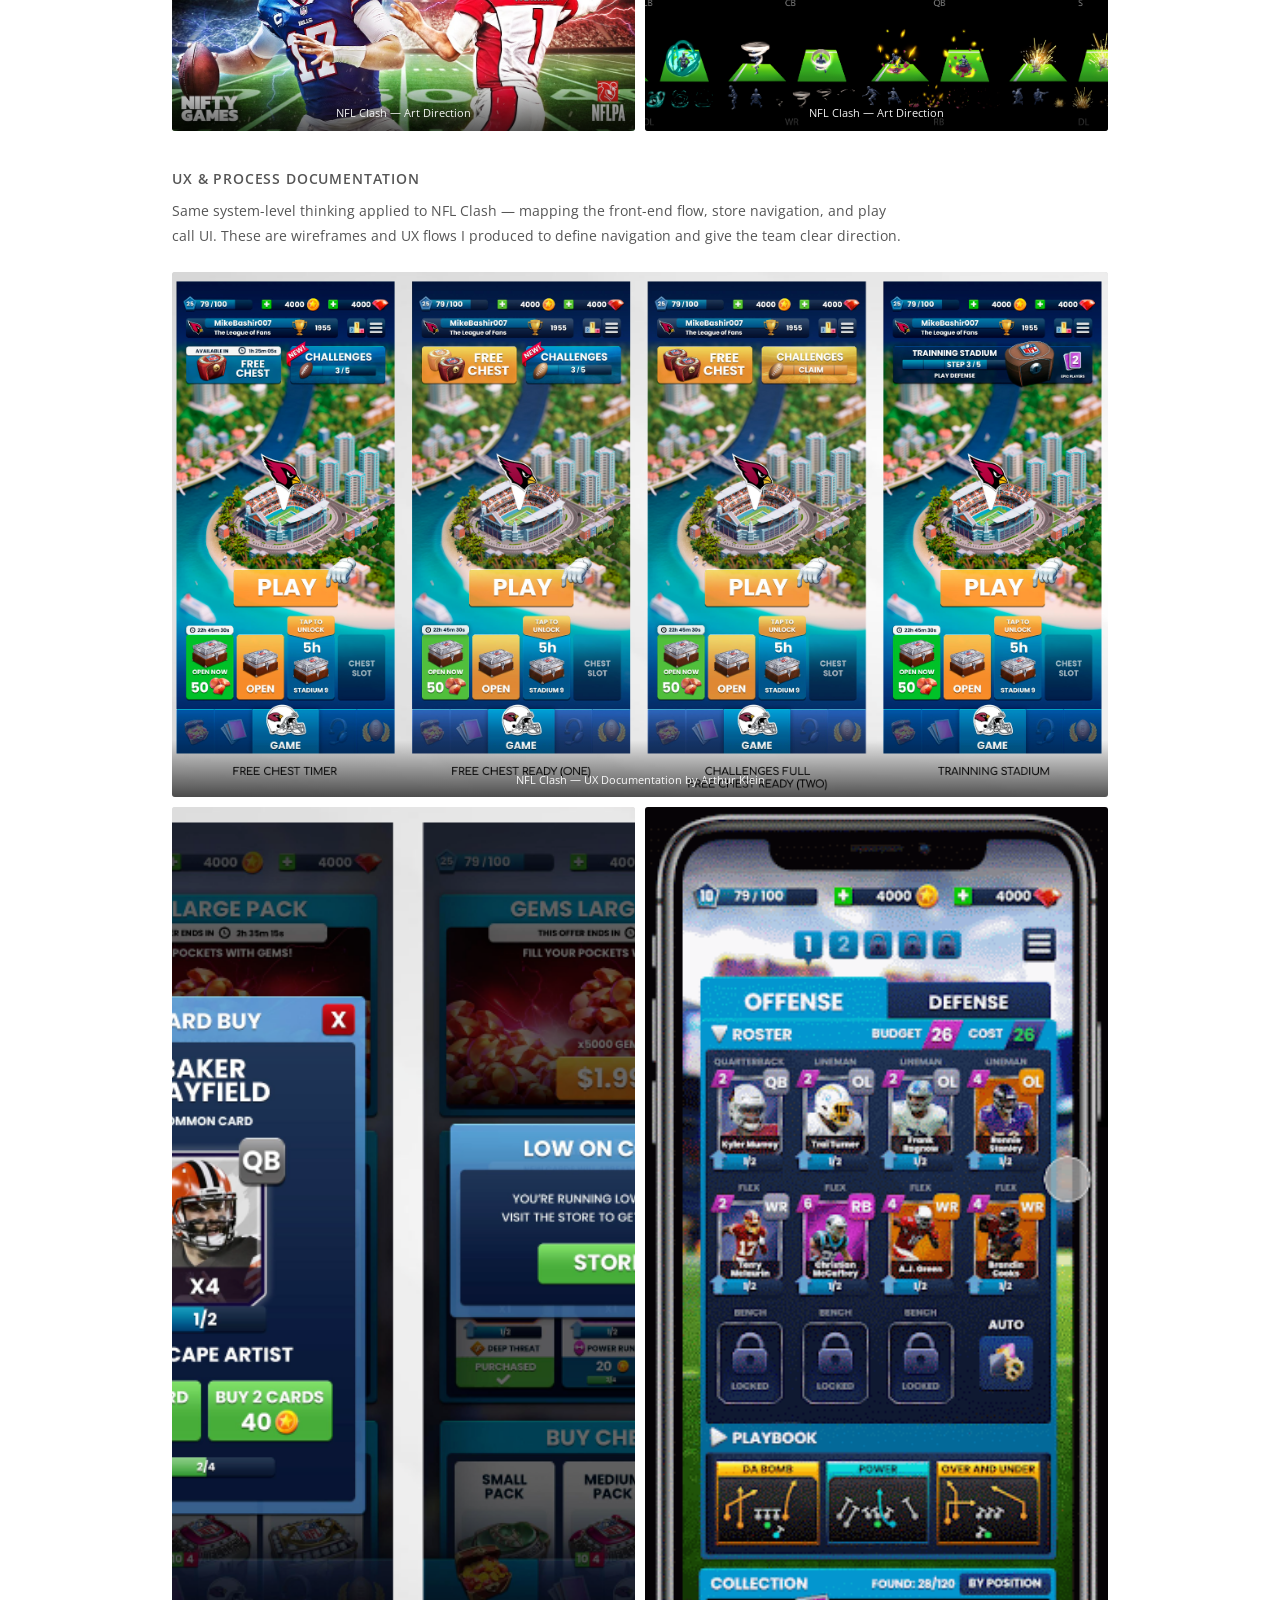
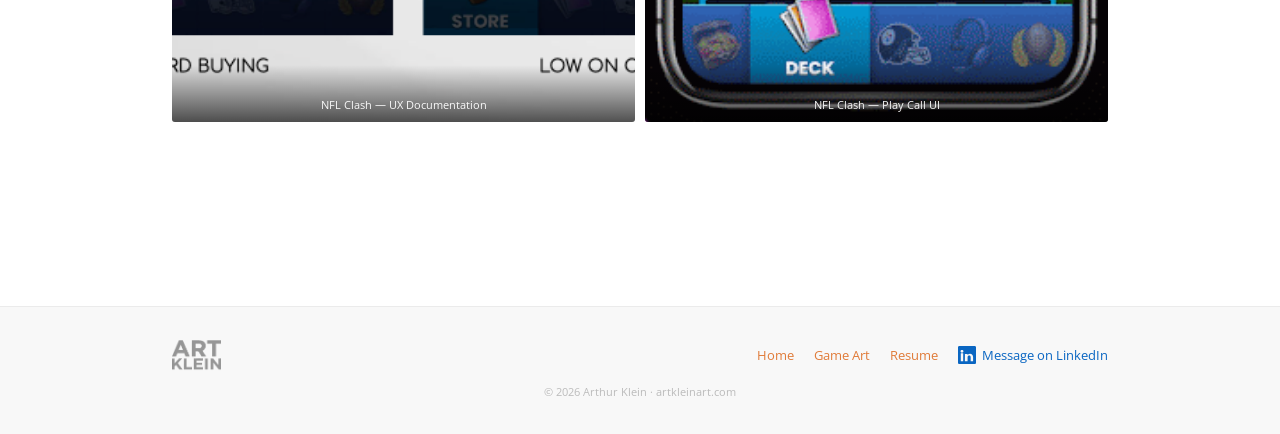
==== commit 6cf70bcd: "Refactor footer structure across multiple HTML files for consistency; update CSS for improved layout" ====
--- a/art-direction.html
+++ b/art-direction.html
@@ -441,19 +441,21 @@
   </script>
 
   <footer class="site-footer">
-    <img src="images/artkleinart_logo.png" alt="Art Klein" class="footer-logo">
-    <div class="footer-links">
-      <a href="index.html">Home</a>
-      <a href="game-art.html">Game Art</a>
-      <a href="docs/ARTHUR KLEIN - Resume Q12026.pdf" target="_blank">Resume</a>
-      <a href="https://www.linkedin.com/in/arthurjklein/" target="_blank" rel="noopener" class="footer-linkedin">
-        <svg width="18" height="18" viewBox="0 0 24 24" fill="currentColor">
-          <path d="M20.447 20.452h-3.554v-5.569c0-1.328-.475-2.236-1.986-2.236-1.081 0-1.722.731-2.004 1.437-.103.249-.129.597-.129.946v5.422h-3.554s.05-8.867 0-9.776h3.554v1.385c-.009.015-.021.029-.03.043h.03v-.043c.477-.734 1.329-1.783 3.232-1.783 2.356 0 4.124 1.539 4.124 4.853v5.321zM5.337 8.855c-1.144 0-1.915-.758-1.915-1.705 0-.956.77-1.703 1.916-1.703.981 0 1.914.747 1.924 1.703 0 .947-.743 1.705-1.924 1.705zm1.581 11.597H3.715V9.505h3.203v10.947zM22.225 0H1.771C.792 0 0 .774 0 1.729v20.542C0 23.227.792 24 1.771 24h20.451C23.2 24 24 23.227 24 22.271V1.729C24 .774 23.2 0 22.225 0z"/>
-        </svg>
-        Message on LinkedIn
-      </a>
-    </div>
-    <span class="footer-copy">&copy; 2026 Arthur Klein · artkleinart.com</span>
+    <div class="site-footer-inner">
+      <img src="images/artkleinart_logo.png" alt="Art Klein" class="footer-logo">
+      <div class="footer-links">
+        <a href="index.html">Home</a>
+        <a href="game-art.html">Game Art</a>
+        <a href="docs/ARTHUR KLEIN - Resume Q12026.pdf" target="_blank">Resume</a>
+        <a href="https://www.linkedin.com/in/arthurjklein/" target="_blank" rel="noopener" class="footer-linkedin">
+          <svg width="18" height="18" viewBox="0 0 24 24" fill="currentColor">
+            <path d="M20.447 20.452h-3.554v-5.569c0-1.328-.475-2.236-1.986-2.236-1.081 0-1.722.731-2.004 1.437-.103.249-.129.597-.129.946v5.422h-3.554s.05-8.867 0-9.776h3.554v1.385c-.009.015-.021.029-.03.043h.03v-.043c.477-.734 1.329-1.783 3.232-1.783 2.356 0 4.124 1.539 4.124 4.853v5.321zM5.337 8.855c-1.144 0-1.915-.758-1.915-1.705 0-.956.77-1.703 1.916-1.703.981 0 1.914.747 1.924 1.703 0 .947-.743 1.705-1.924 1.705zm1.581 11.597H3.715V9.505h3.203v10.947zM22.225 0H1.771C.792 0 0 .774 0 1.729v20.542C0 23.227.792 24 1.771 24h20.451C23.2 24 24 23.227 24 22.271V1.729C24 .774 23.2 0 22.225 0z"/>
+          </svg>
+          Message on LinkedIn
+        </a>
+      </div>
+      <span class="footer-copy">&copy; 2026 Arthur Klein · artkleinart.com</span>
+    </div>
   </footer>
 
 </body>
--- a/style.css
+++ b/style.css
@@ -439,8 +439,14 @@
 .site-footer {
   background: #f8f8f8;
   border-top: 1px solid #ebebeb;
-  padding: 32px 32px;
   margin-top: 80px;
+  padding: 32px 0;
+}
+
+.site-footer-inner {
+  max-width: 1000px;
+  margin: 0 auto;
+  padding: 0 32px;
   display: flex;
   justify-content: space-between;
   align-items: center;
@@ -537,8 +543,9 @@
 
   .img-card.tall { min-height: 240px; }
 
-  .site-footer {
-    padding: 24px 16px;
+  .site-footer { padding: 24px 0; }
+  .site-footer-inner {
+    padding: 0 16px;
     flex-direction: column;
     align-items: flex-start;
     gap: 16px;
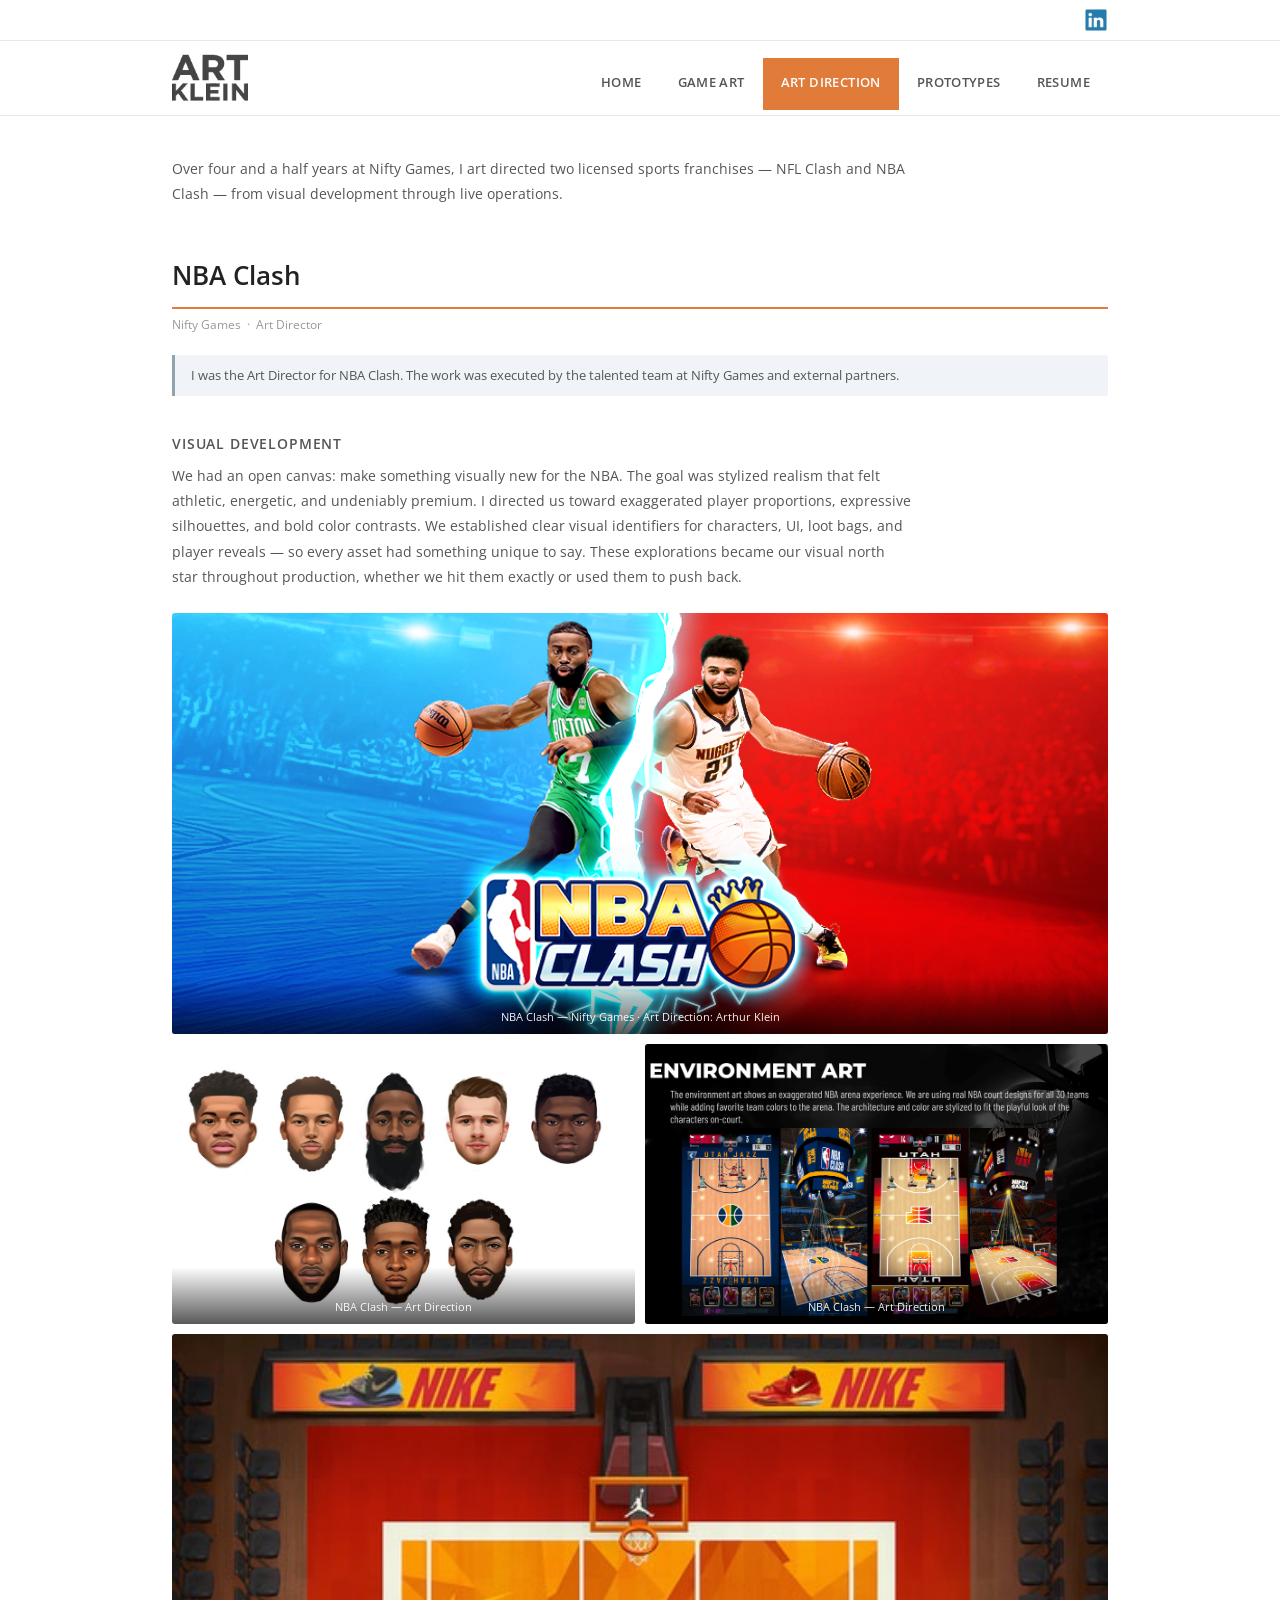
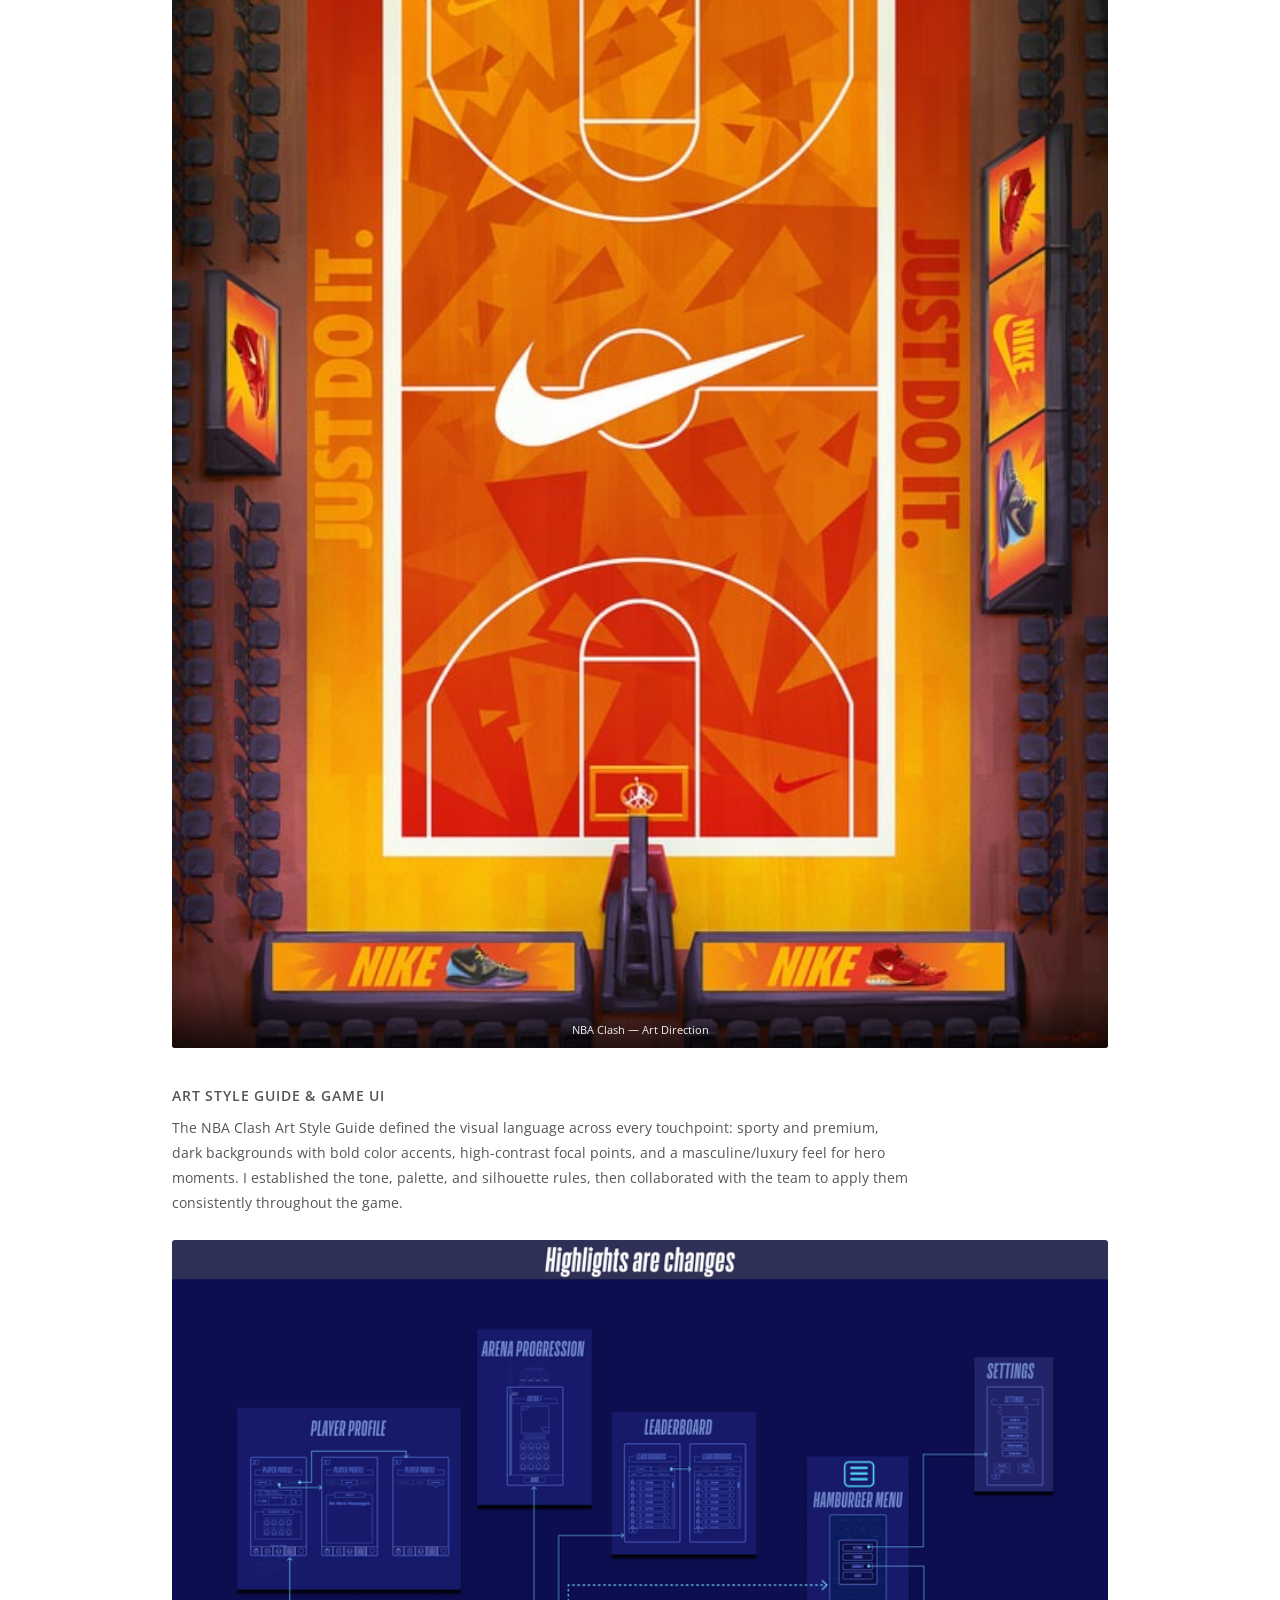
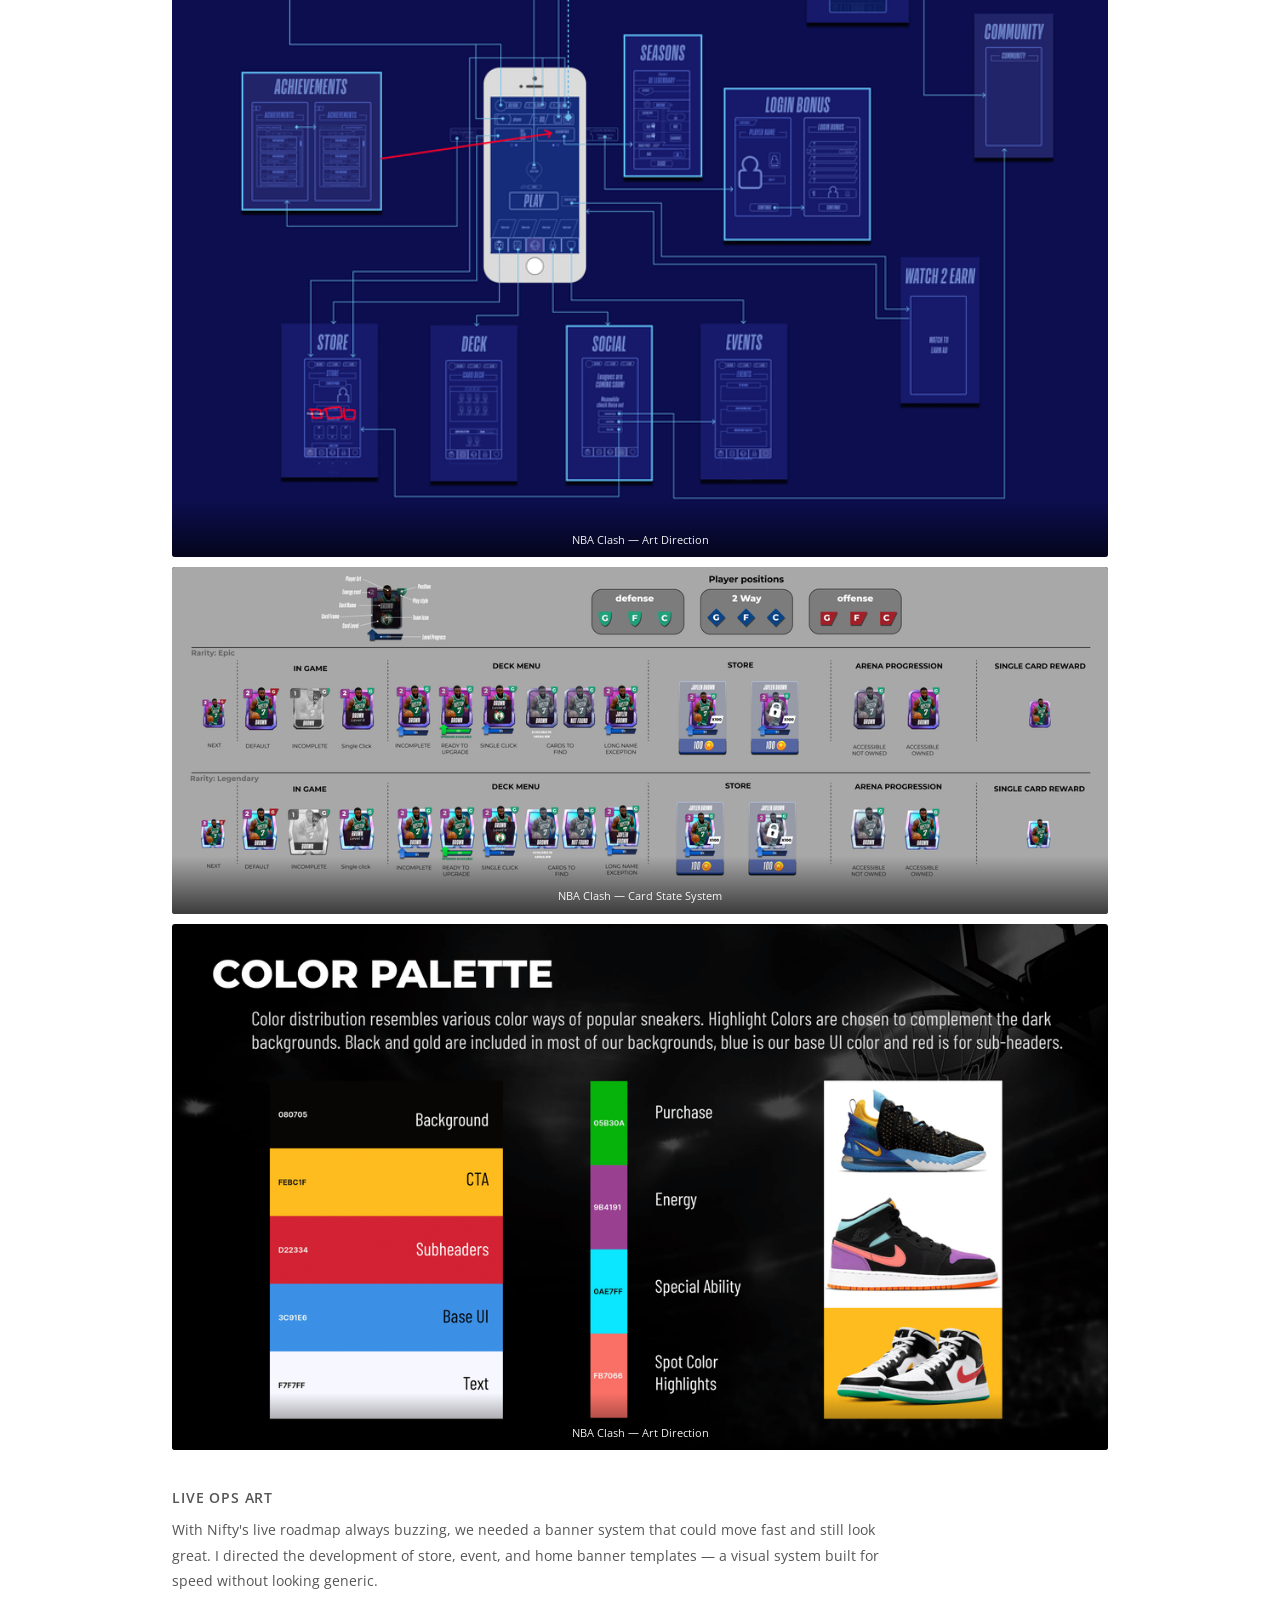
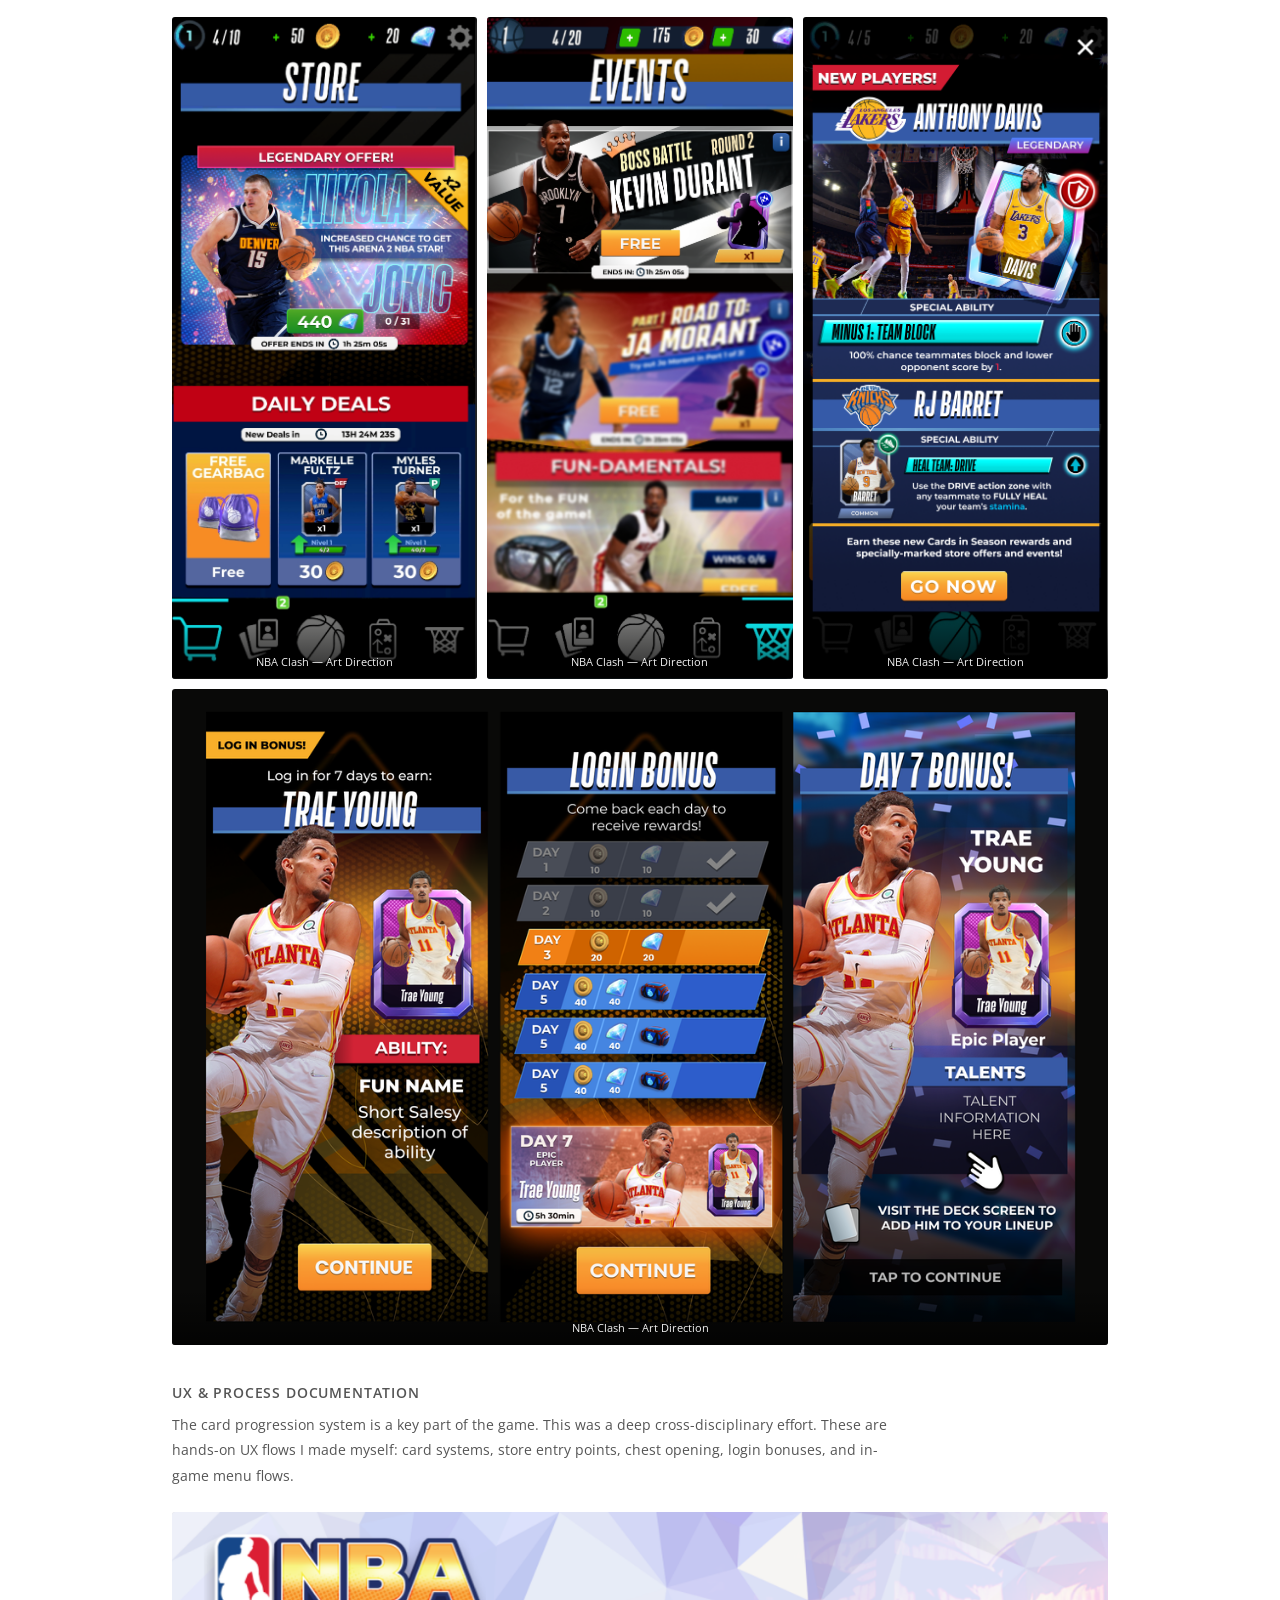
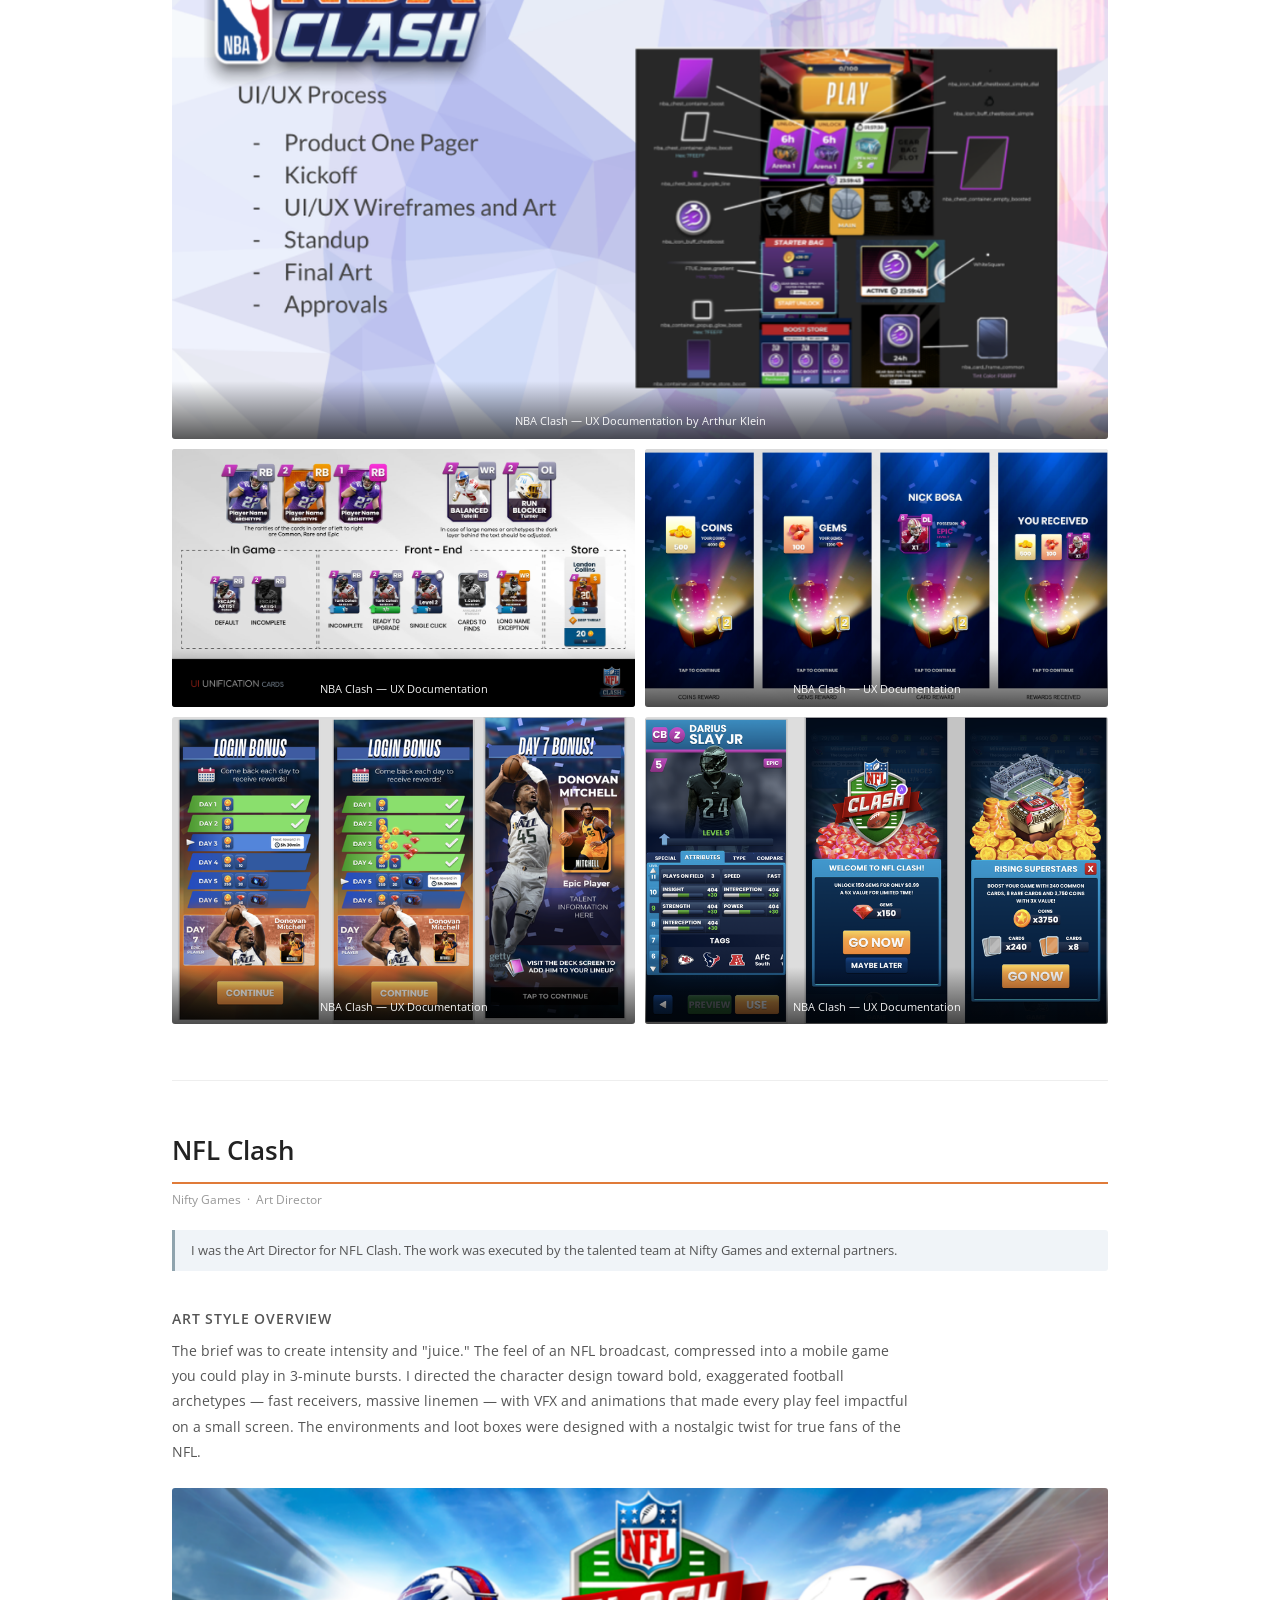
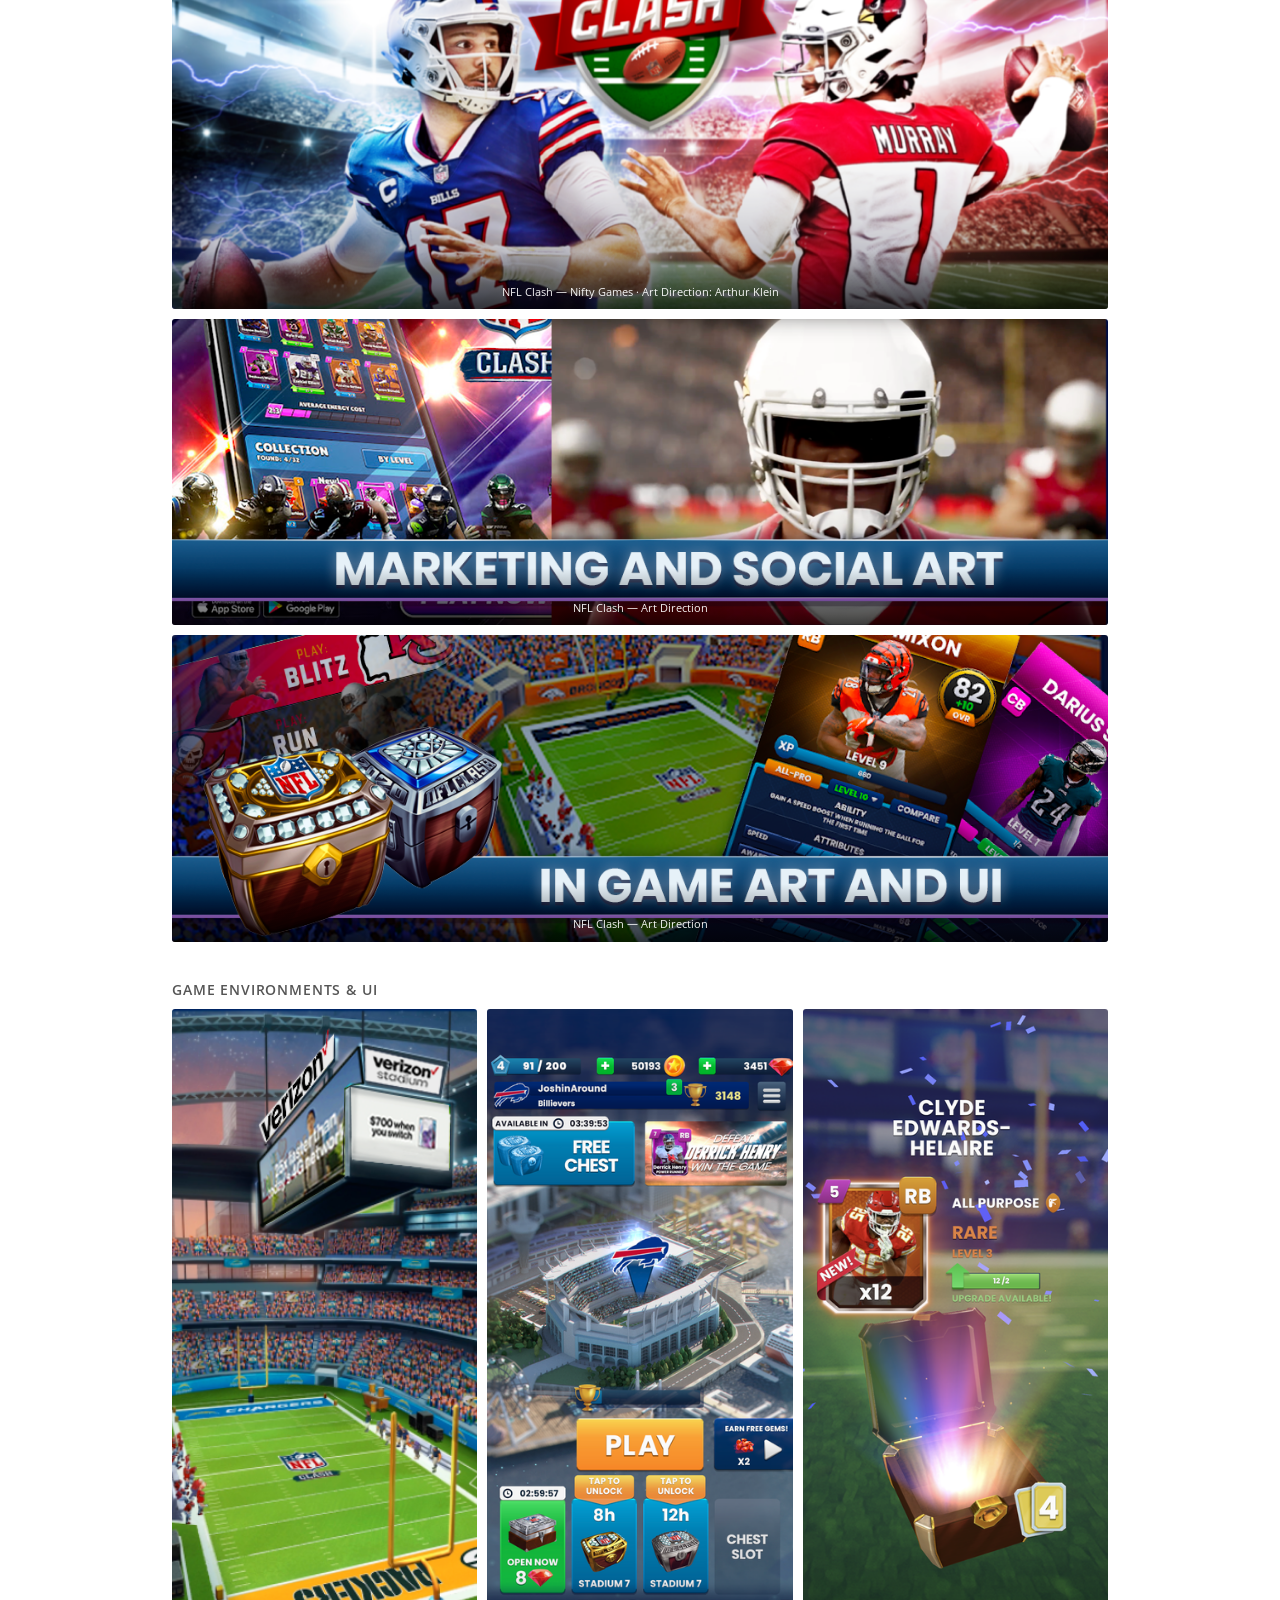
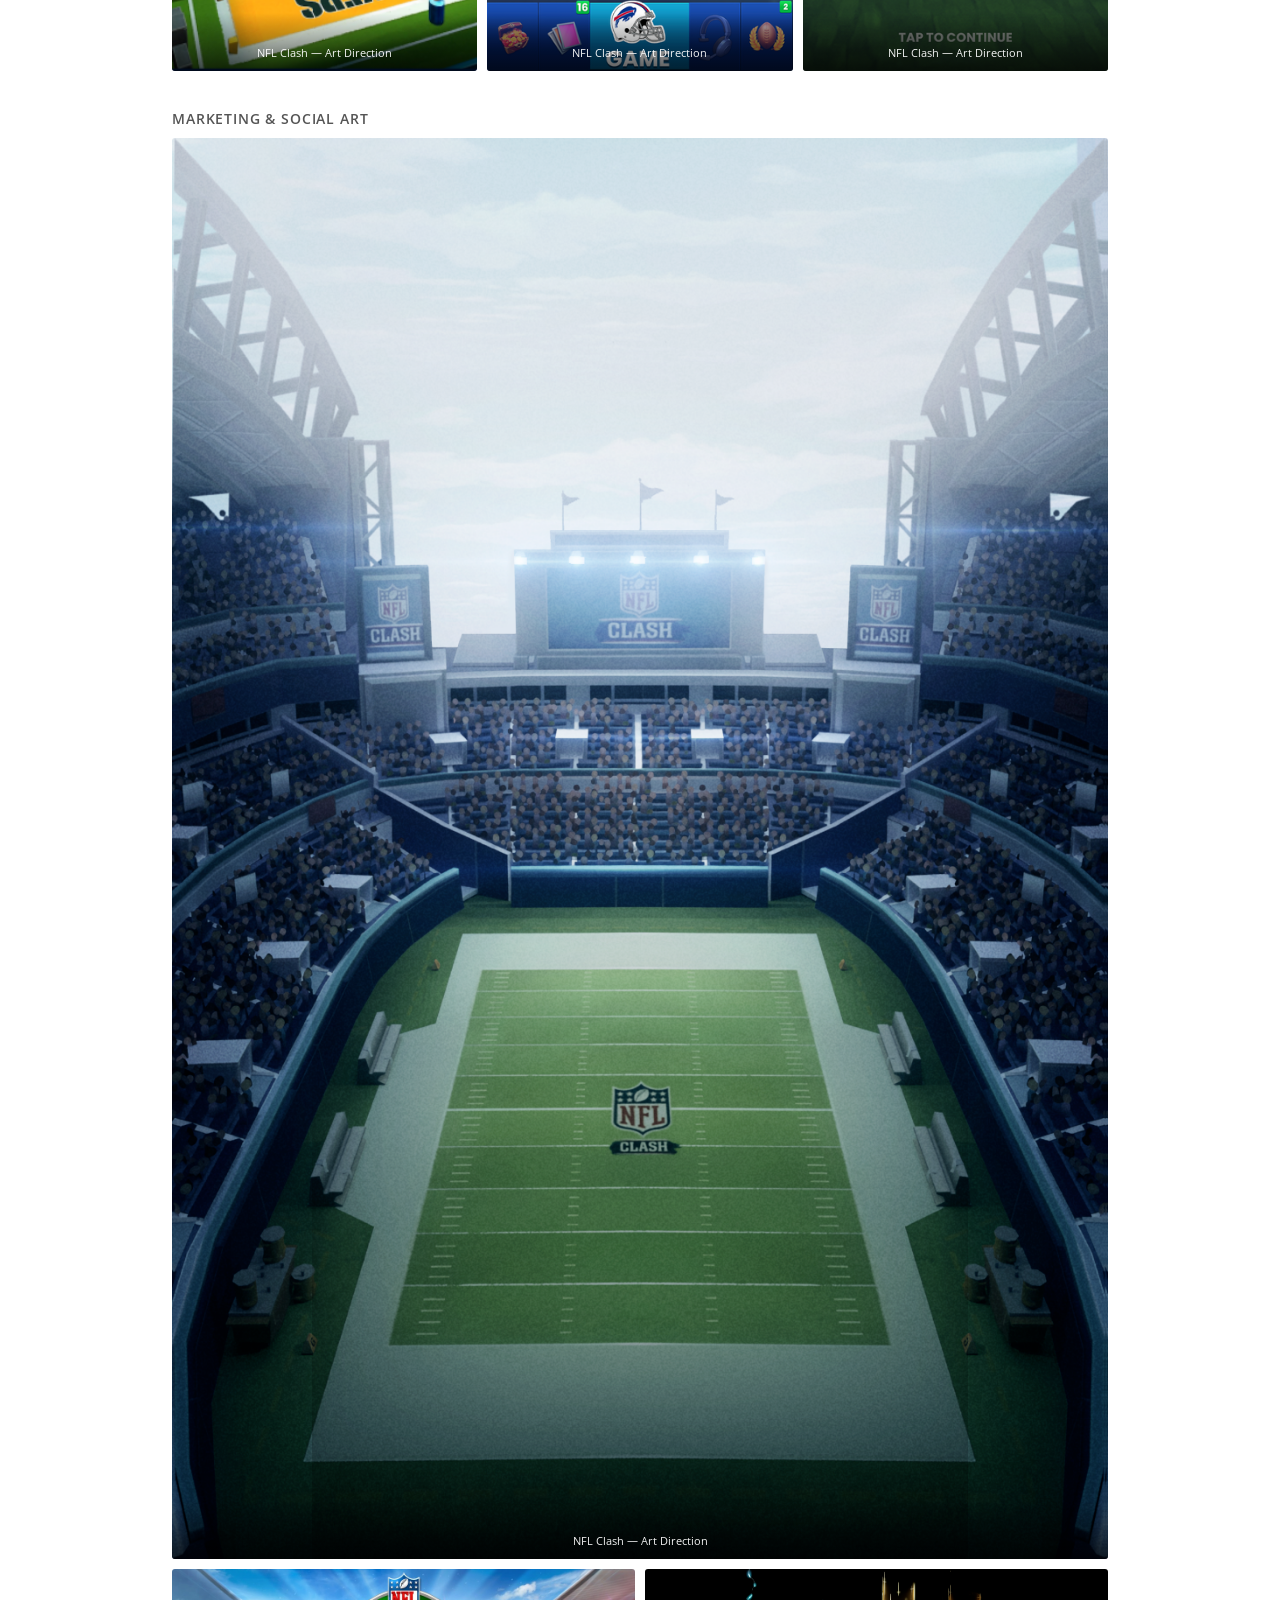
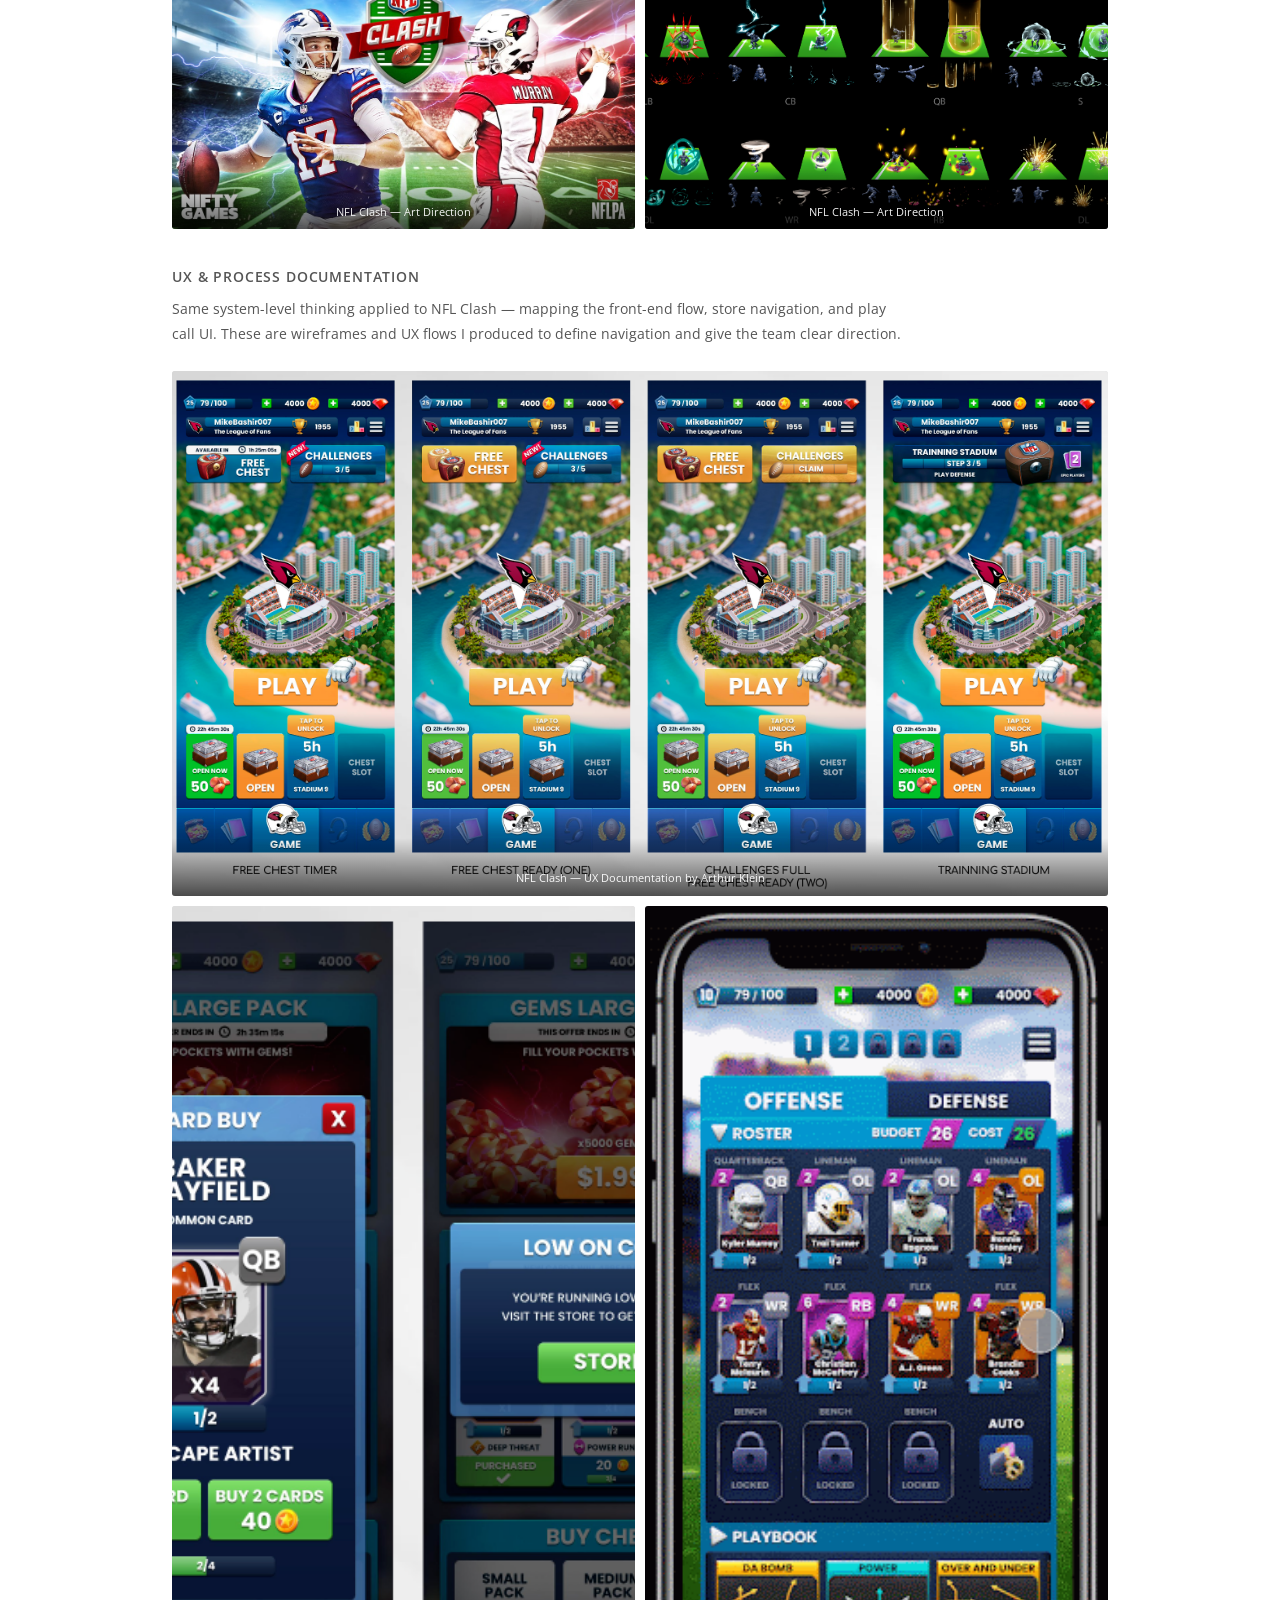
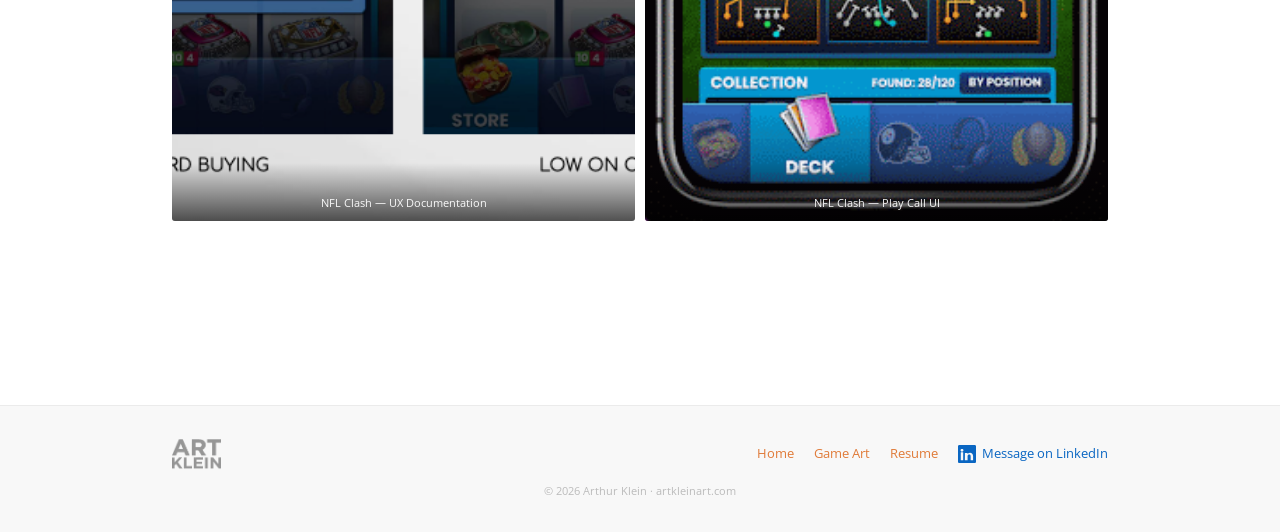
==== commit f8b17091: "Adding a briefs page and edits to title and wording on index and prototypes pages." ====
--- a/art-direction.html
+++ b/art-direction.html
@@ -38,6 +38,10 @@
   </header>
 
   <main class="page-content">
+
+    <p class="description">
+      Over four and a half years at Nifty Games, I art directed two licensed sports franchises — NFL Clash and NBA Clash — from visual development through live operations. 
+    </p>
 
     <!-- ── NBA Clash ────────────────────────────────────────── -->
     <h1 class="page-title">NBA Clash</h1>
--- a/style.css
+++ b/style.css
@@ -631,3 +631,197 @@
   letter-spacing: 0.05em;
   display: none;
 }
+
+/* ============================================================
+   BRIEF CARDS
+   ============================================================ */
+.brief-grid {
+  display: grid;
+  grid-template-columns: repeat(2, 1fr);
+  gap: 16px;
+  margin-bottom: 24px;
+}
+
+.brief-card {
+  border: 1px solid #e0e0e0;
+  border-radius: 4px;
+  background: #fff;
+  transition: border-color 0.15s, box-shadow 0.15s;
+}
+.brief-card:hover {
+  border-color: #ccc;
+  box-shadow: 0 2px 8px rgba(0,0,0,0.06);
+}
+
+.brief-card summary {
+  display: flex;
+  align-items: flex-start;
+  justify-content: space-between;
+  padding: 20px 20px 16px;
+  cursor: pointer;
+  list-style: none;
+}
+.brief-card summary::-webkit-details-marker { display: none; }
+.brief-card summary::marker { display: none; content: ""; }
+
+.brief-card-header {
+  flex: 1;
+  min-width: 0;
+}
+
+.brief-card-title {
+  font-size: 16px;
+  font-weight: 600;
+  color: #222;
+  margin-bottom: 6px;
+  line-height: 1.3;
+}
+
+.brief-tags {
+  display: flex;
+  gap: 6px;
+  flex-wrap: wrap;
+  margin-bottom: 8px;
+}
+
+.brief-tag {
+  display: inline-block;
+  font-size: 11px;
+  font-weight: 600;
+  color: #777;
+  background: #f4f4f4;
+  padding: 2px 10px;
+  border-radius: 12px;
+  text-transform: uppercase;
+  letter-spacing: 0.04em;
+}
+
+.brief-card-summary {
+  font-size: 13px;
+  color: #666;
+  line-height: 1.6;
+  margin: 0;
+}
+
+.brief-chevron {
+  flex-shrink: 0;
+  width: 20px;
+  height: 20px;
+  margin-top: 2px;
+  margin-left: 12px;
+  position: relative;
+}
+.brief-chevron::after {
+  content: "";
+  display: block;
+  width: 8px;
+  height: 8px;
+  border-right: 2px solid #bbb;
+  border-bottom: 2px solid #bbb;
+  transform: rotate(45deg);
+  transition: transform 0.2s;
+  position: absolute;
+  top: 4px;
+  left: 6px;
+}
+.brief-card[open] .brief-chevron::after {
+  transform: rotate(-135deg);
+  top: 8px;
+}
+
+.brief-body {
+  padding: 0 20px 24px;
+  border-top: 1px solid #f0f0f0;
+}
+
+.brief-body h3 {
+  font-size: 13px;
+  font-weight: 600;
+  color: #555;
+  text-transform: uppercase;
+  letter-spacing: 0.06em;
+  margin-top: 20px;
+  margin-bottom: 8px;
+}
+
+.brief-body h4 {
+  font-size: 13px;
+  font-weight: 600;
+  color: #777;
+  margin-top: 16px;
+  margin-bottom: 6px;
+}
+
+.brief-body p {
+  font-size: 14px;
+  color: #444;
+  line-height: 1.75;
+  margin-bottom: 10px;
+}
+
+.brief-body ul {
+  margin: 0 0 10px 20px;
+  font-size: 13px;
+  color: #555;
+  line-height: 1.7;
+}
+
+.brief-body code {
+  font-size: 12px;
+  background: #f5f5f5;
+  padding: 1px 5px;
+  border-radius: 3px;
+  color: #c7254e;
+}
+
+.brief-meta {
+  display: flex;
+  flex-wrap: wrap;
+  gap: 16px;
+  padding: 14px 0;
+  font-size: 12px;
+  color: #888;
+}
+.brief-meta strong {
+  color: #666;
+}
+
+.brief-files {
+  margin-top: 16px;
+  padding: 12px 14px;
+  background: #fafafa;
+  border-radius: 3px;
+  font-size: 12px;
+  color: #888;
+  line-height: 1.7;
+}
+.brief-files strong {
+  color: #666;
+}
+
+.brief-imgs {
+  display: grid;
+  grid-template-columns: 1fr 1fr;
+  gap: 8px;
+  margin: 16px 0;
+}
+.brief-imgs img {
+  width: 100%;
+  height: 170px;
+  object-fit: cover;
+  border-radius: 3px;
+  display: block;
+}
+.brief-imgs img.contain {
+  object-fit: contain;
+  background: #f5f5f5;
+}
+
+@media (max-width: 900px) {
+  .brief-grid { grid-template-columns: repeat(2, 1fr); }
+}
+@media (max-width: 600px) {
+  .brief-grid { grid-template-columns: 1fr; }
+  .brief-imgs { grid-template-columns: 1fr; }
+  .brief-imgs img { height: 180px; }
+}
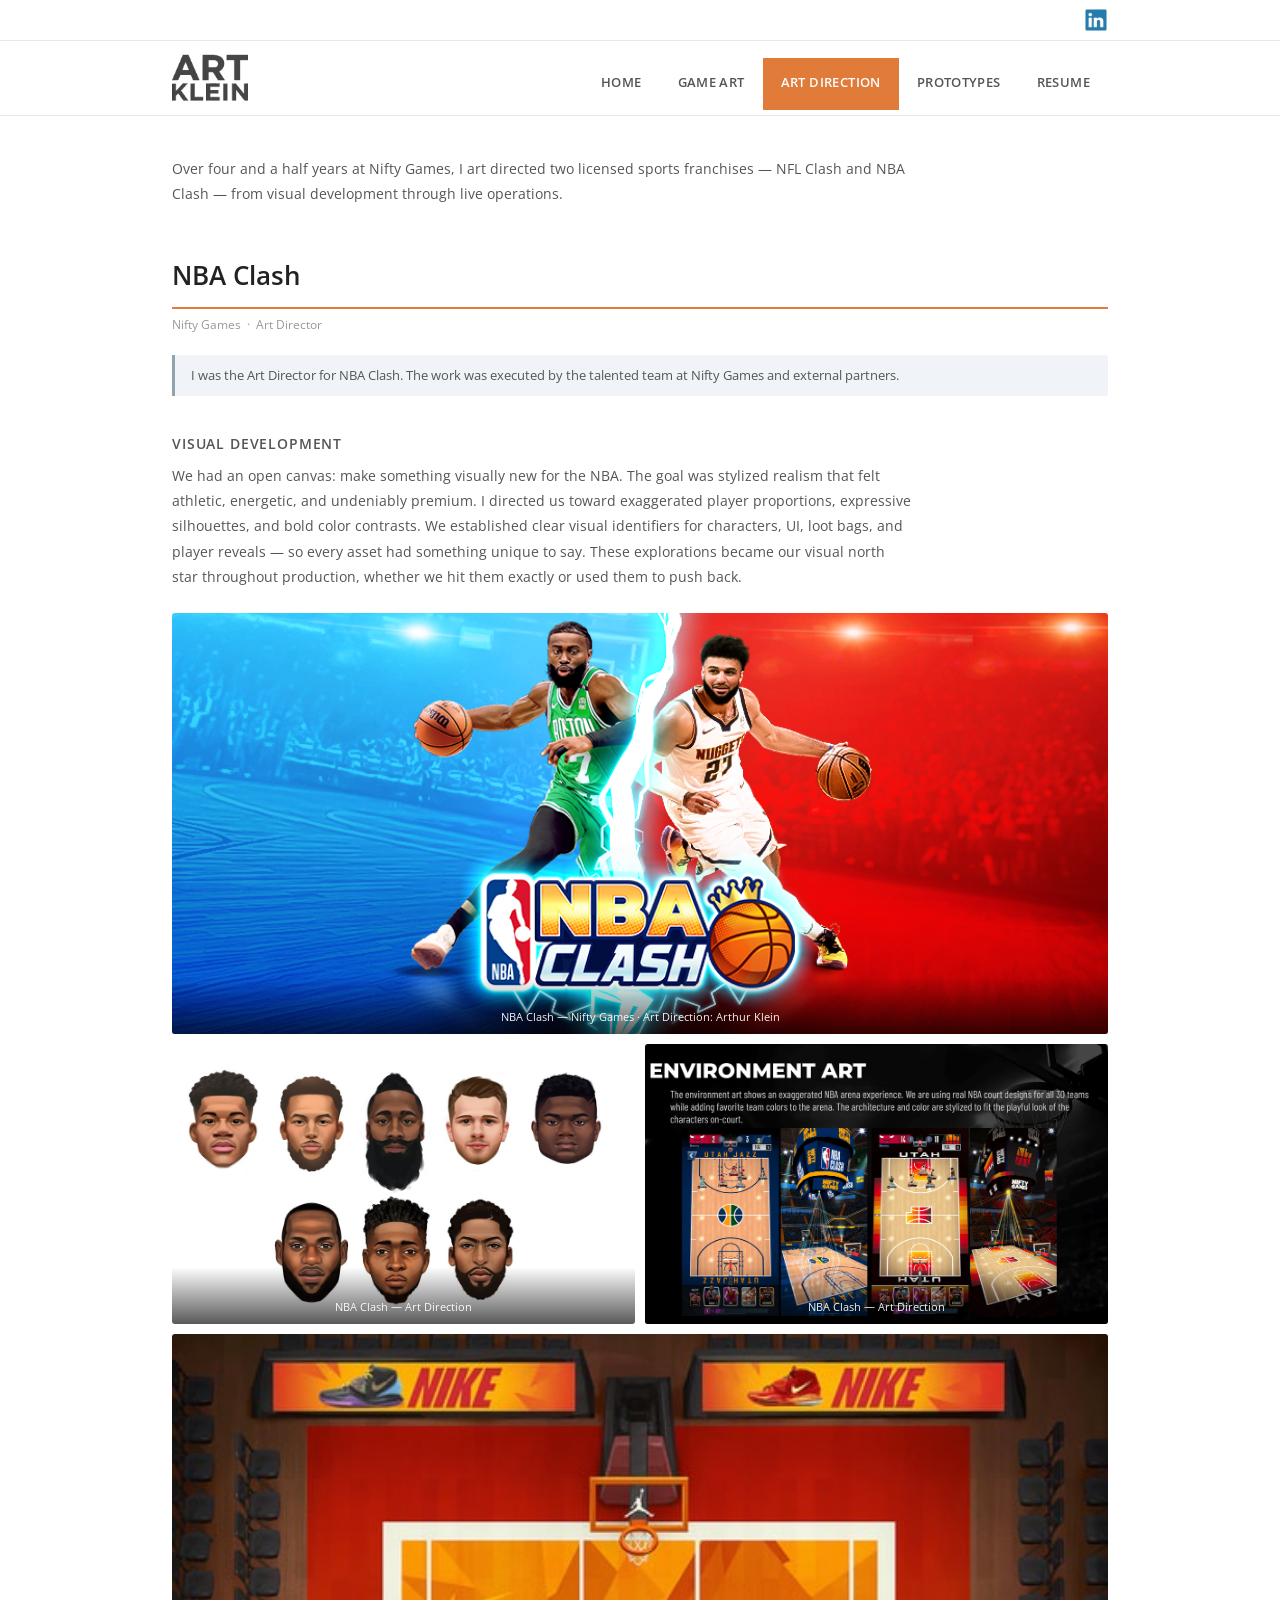
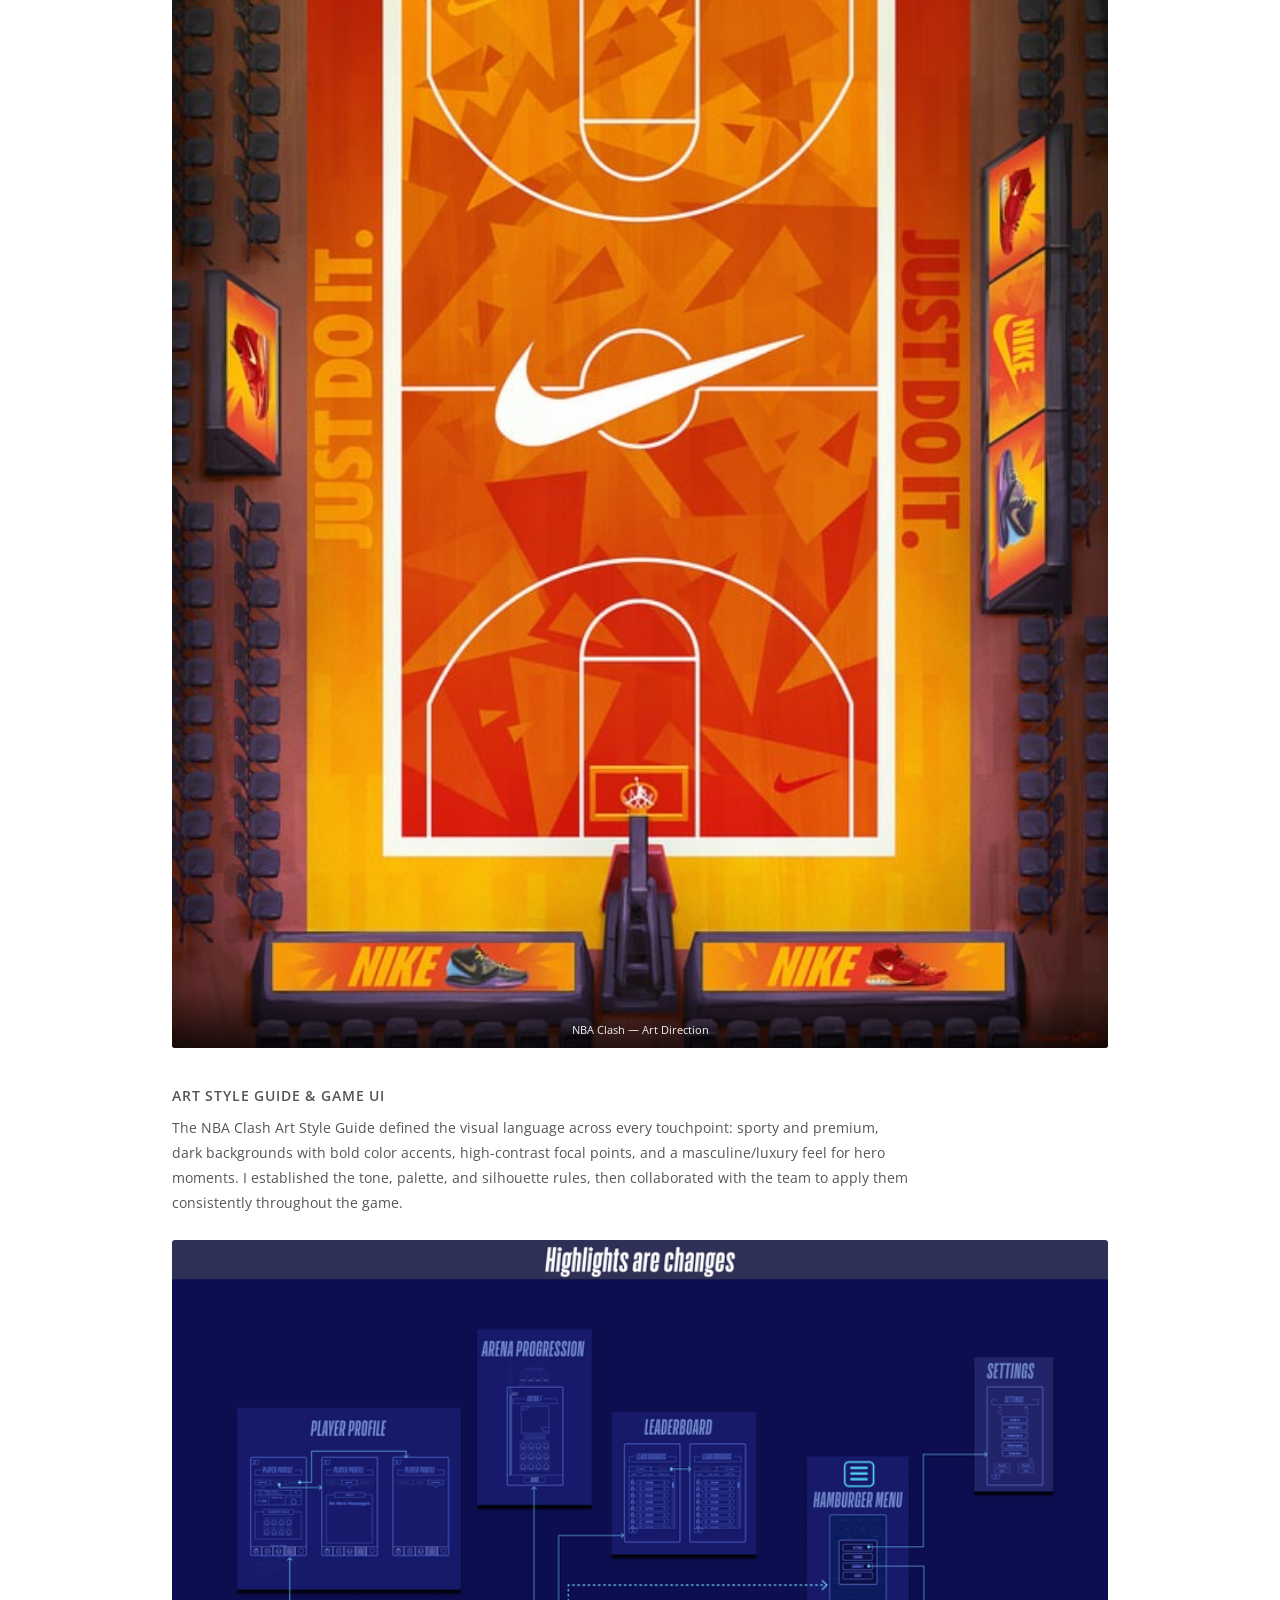
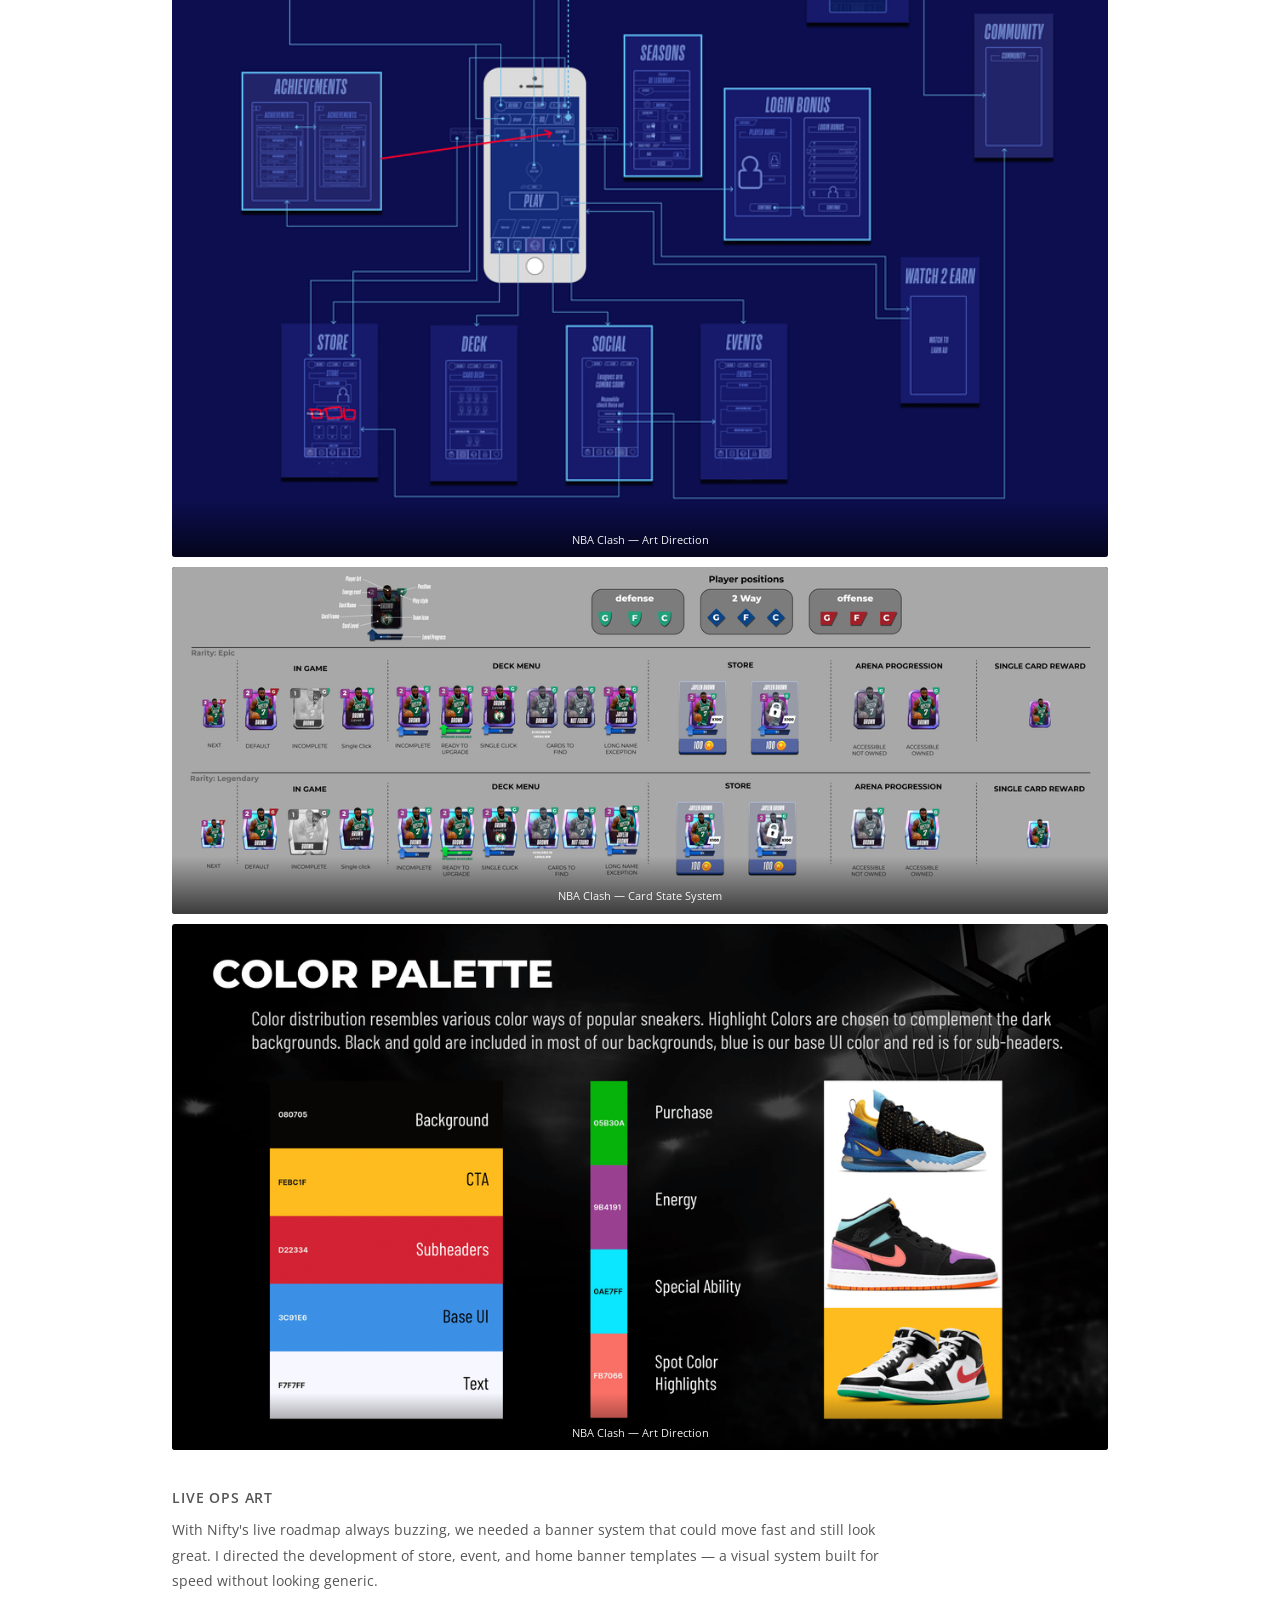
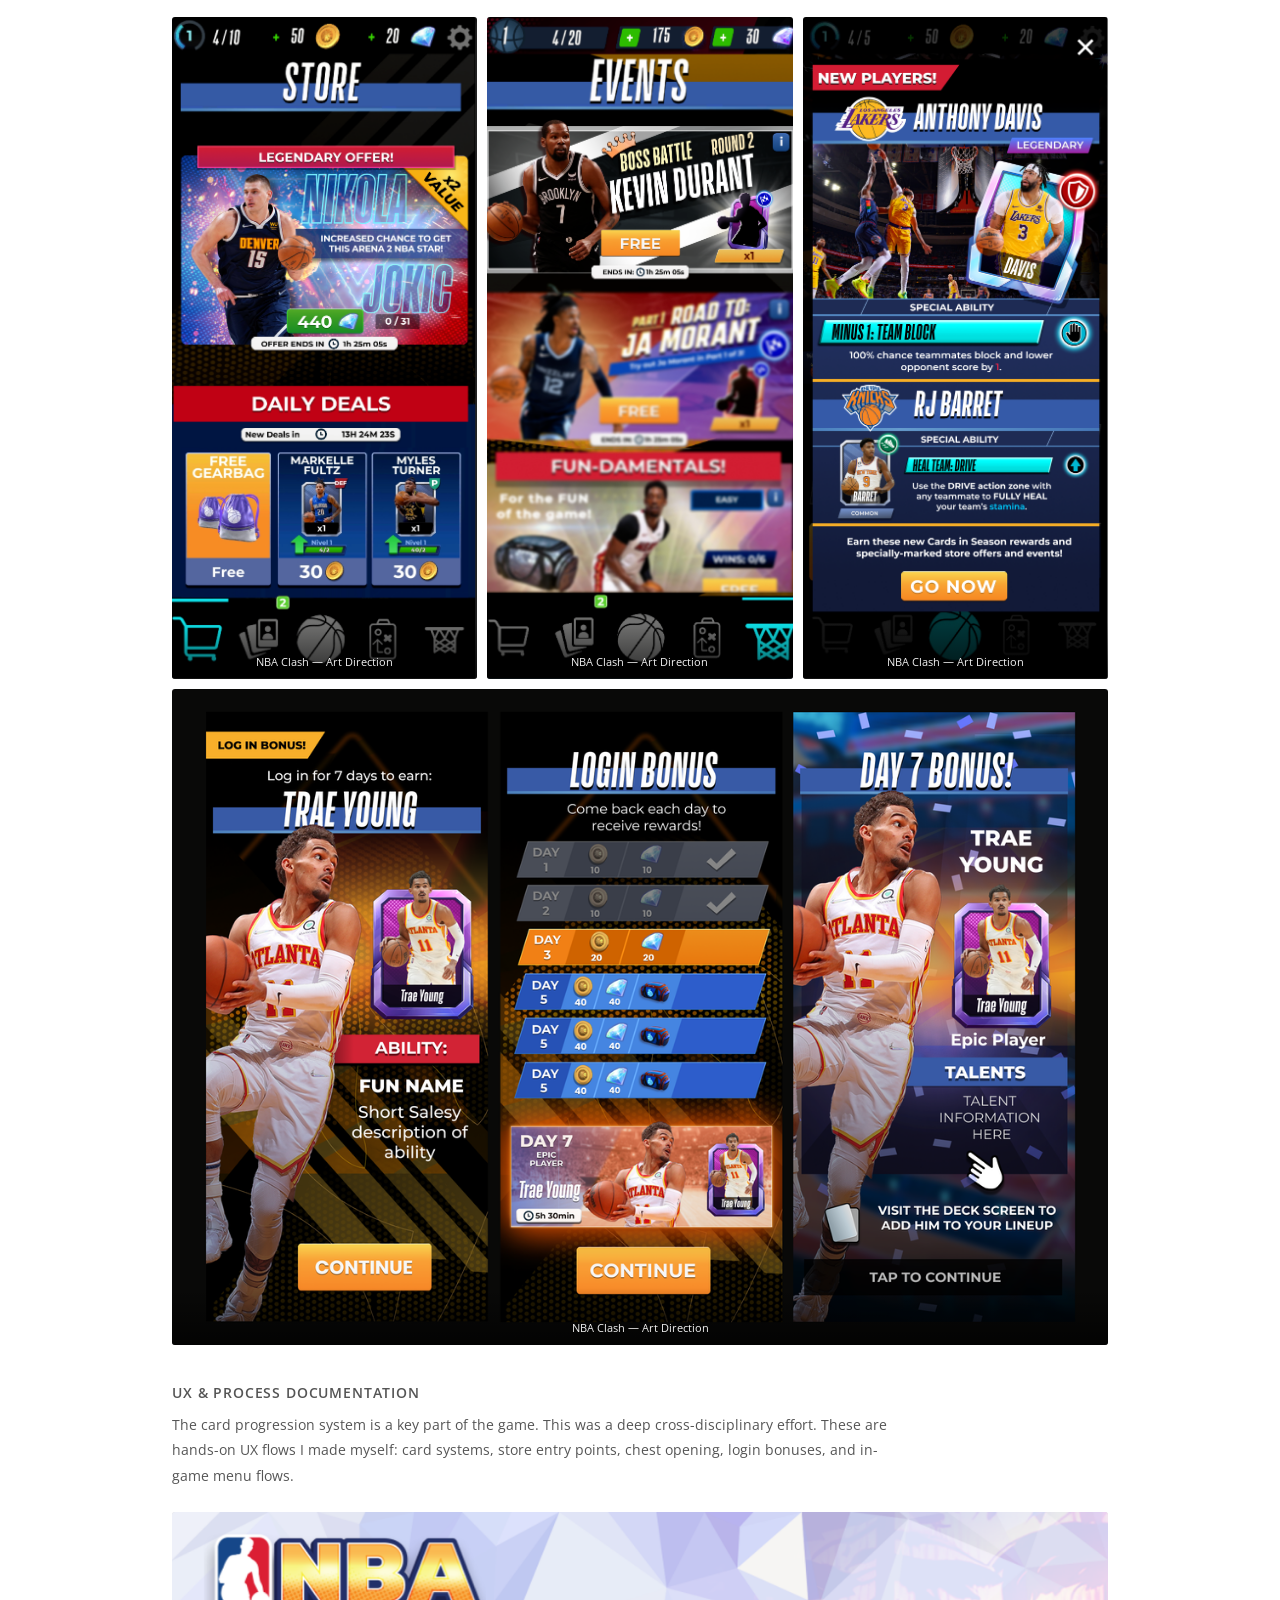
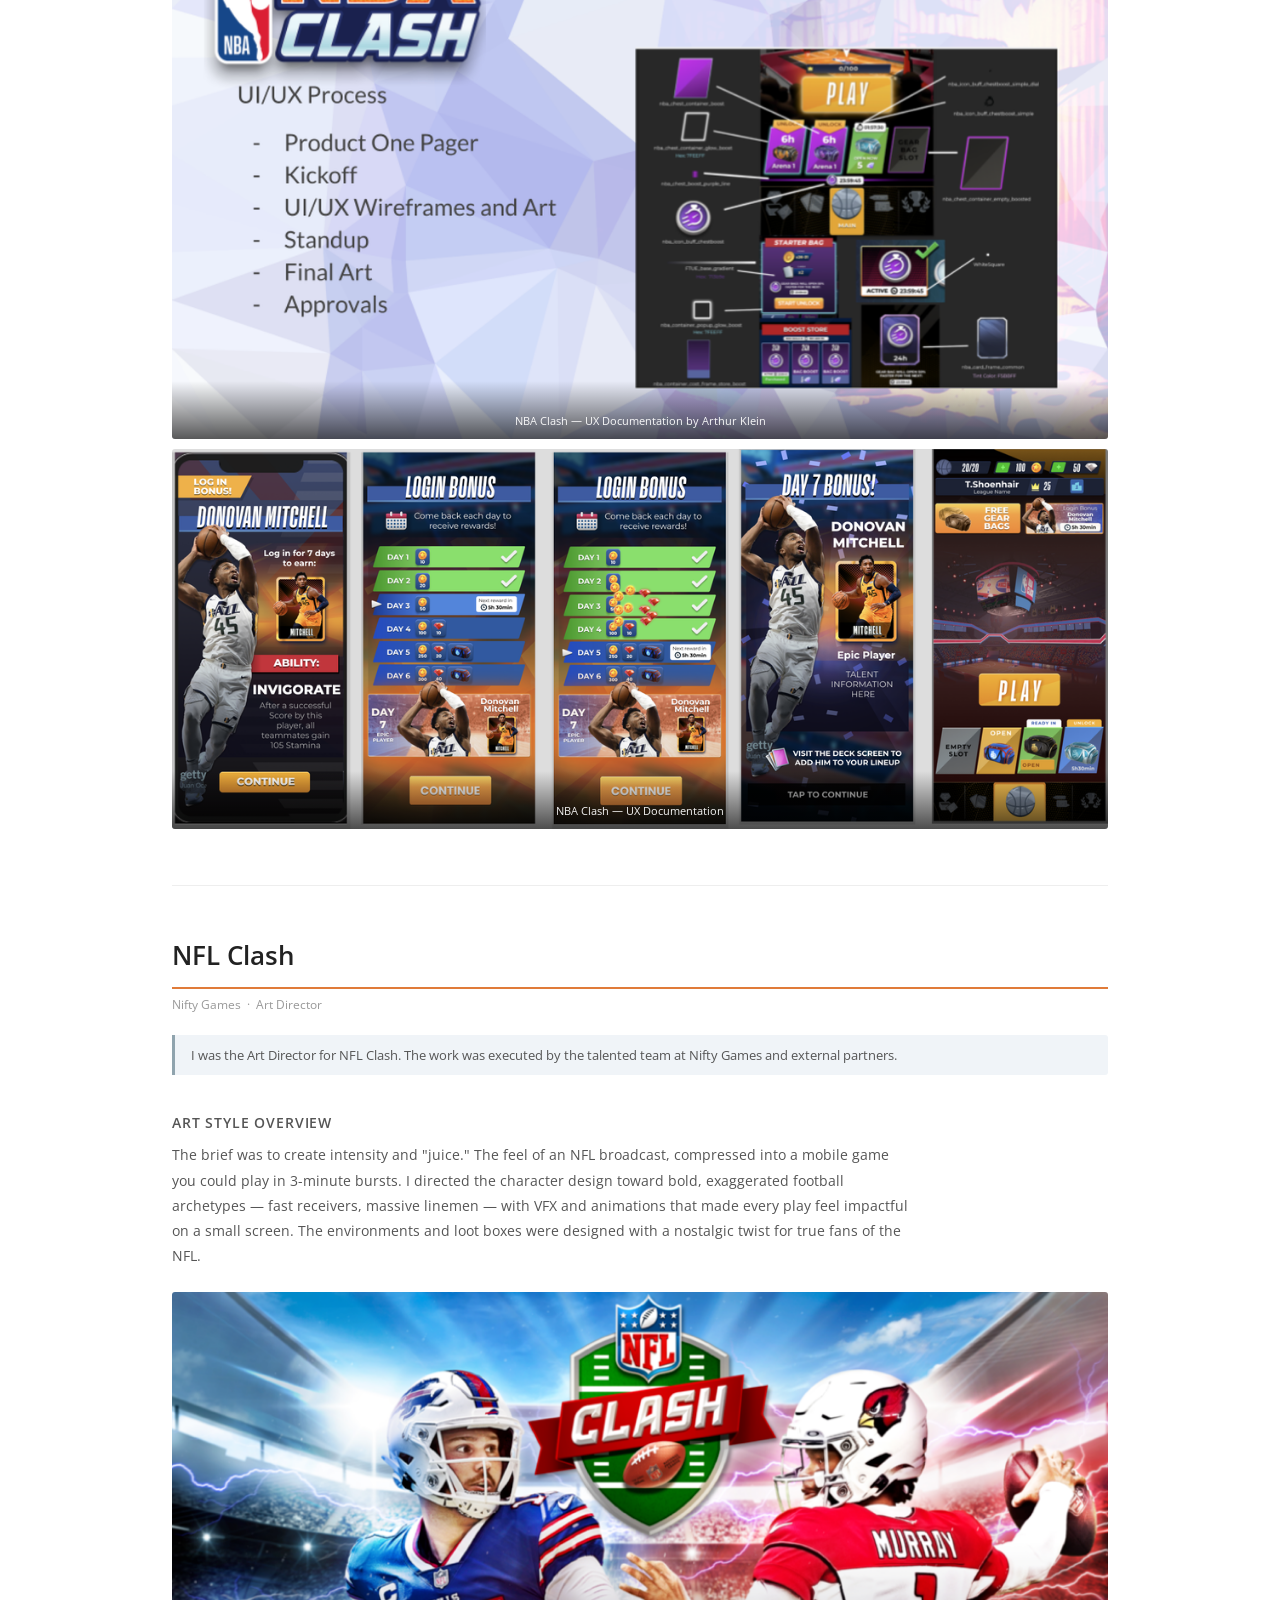
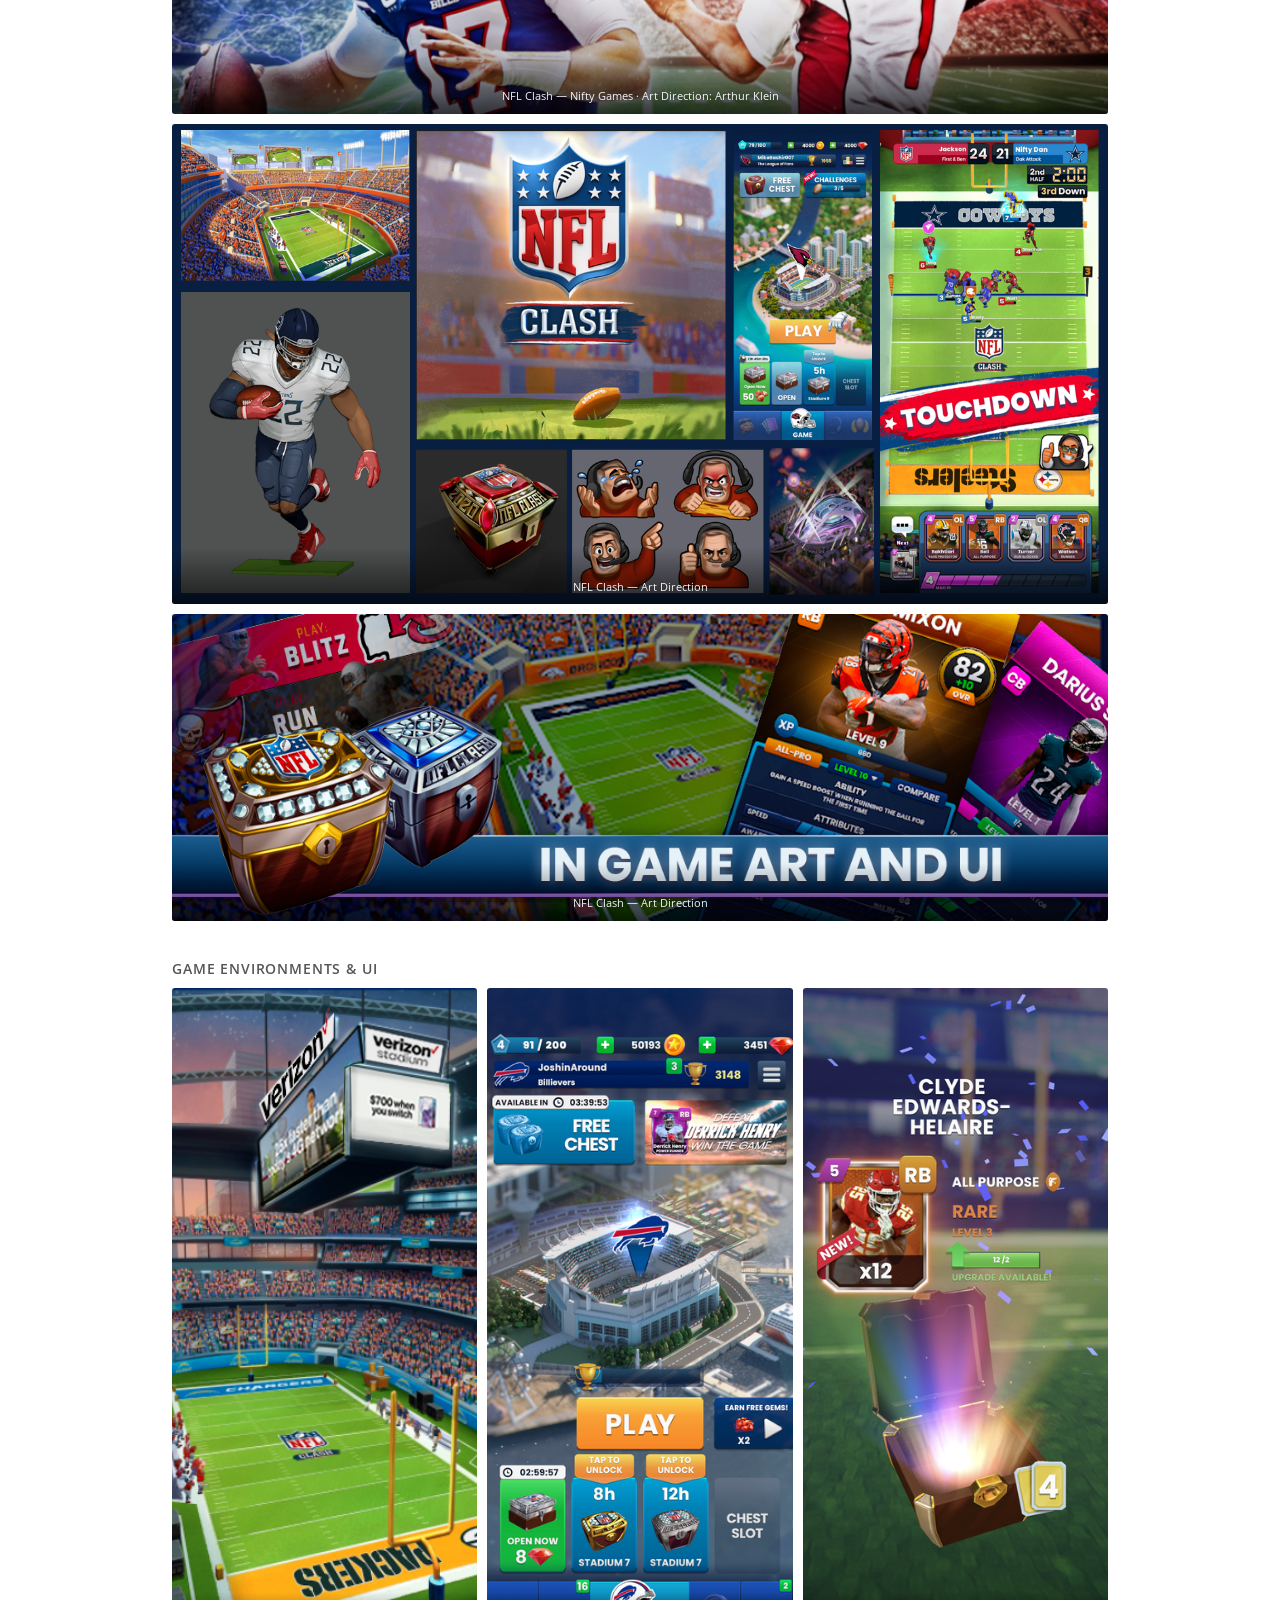
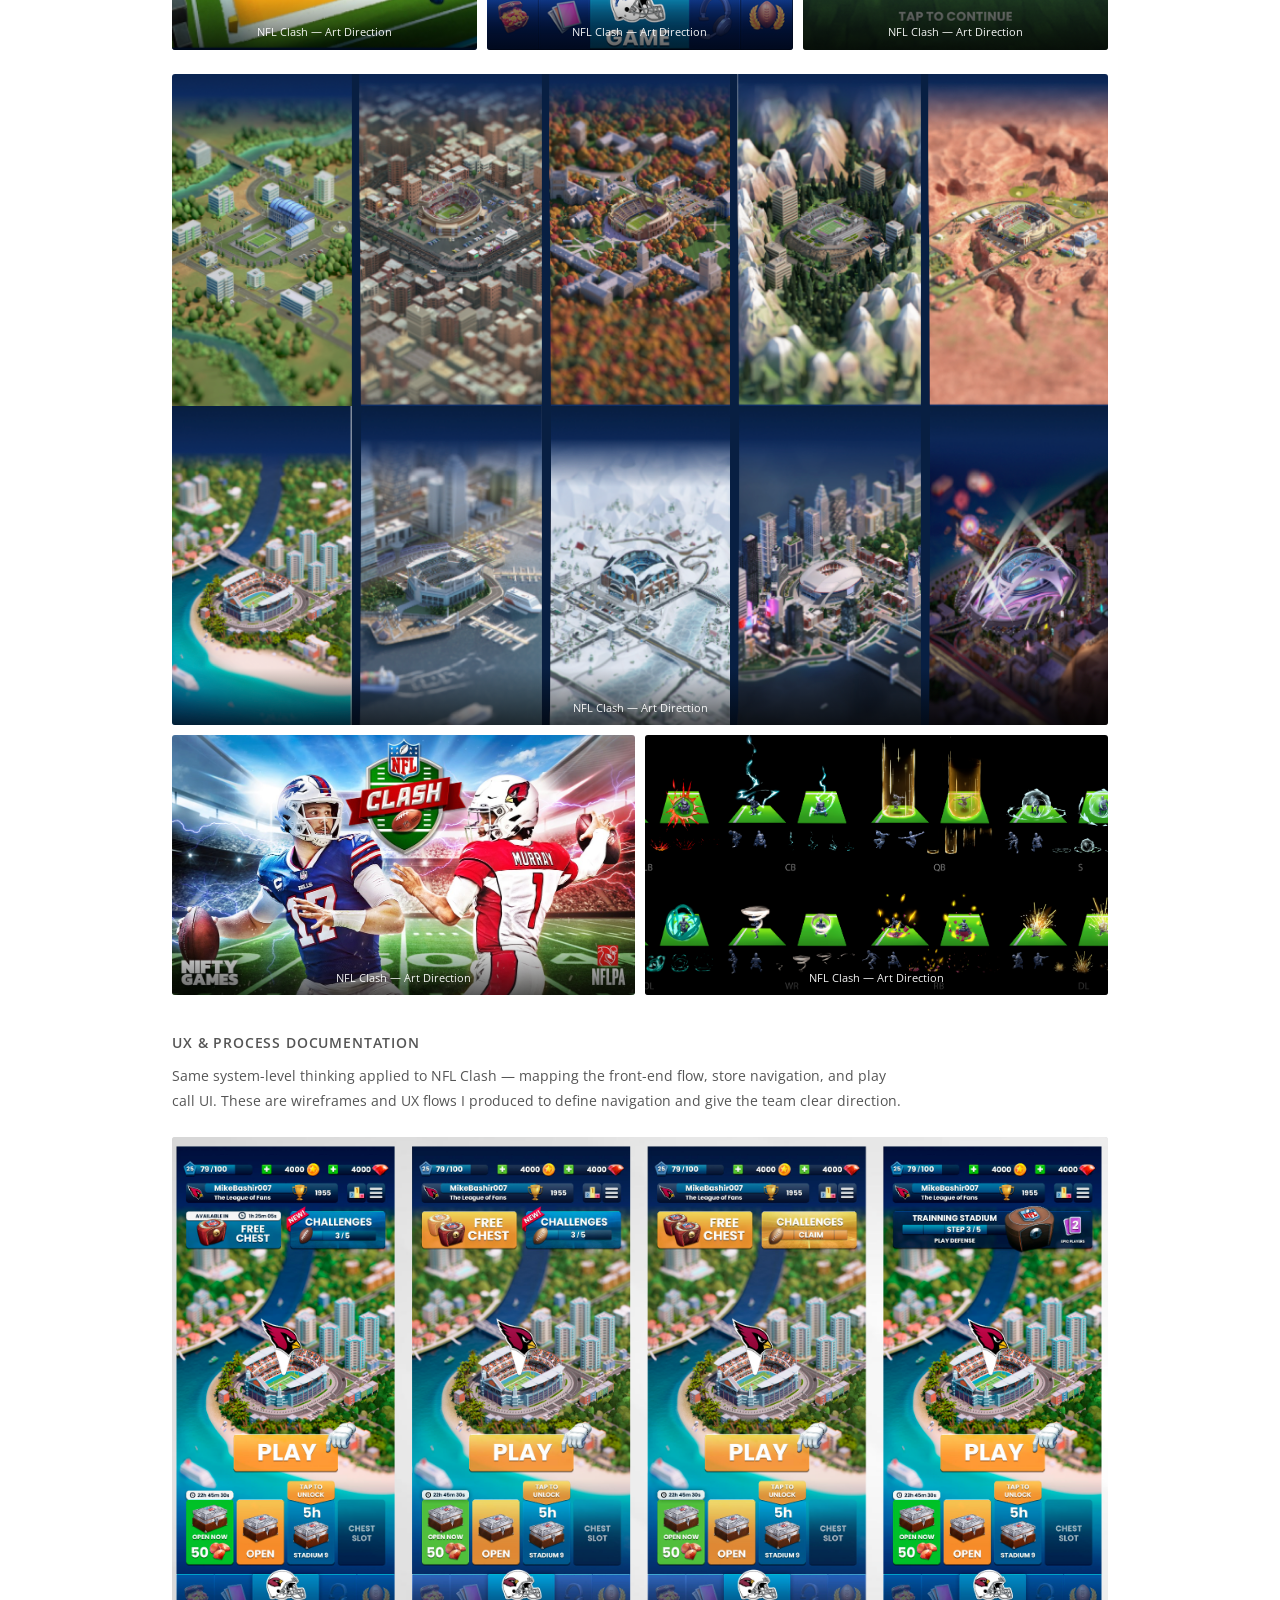
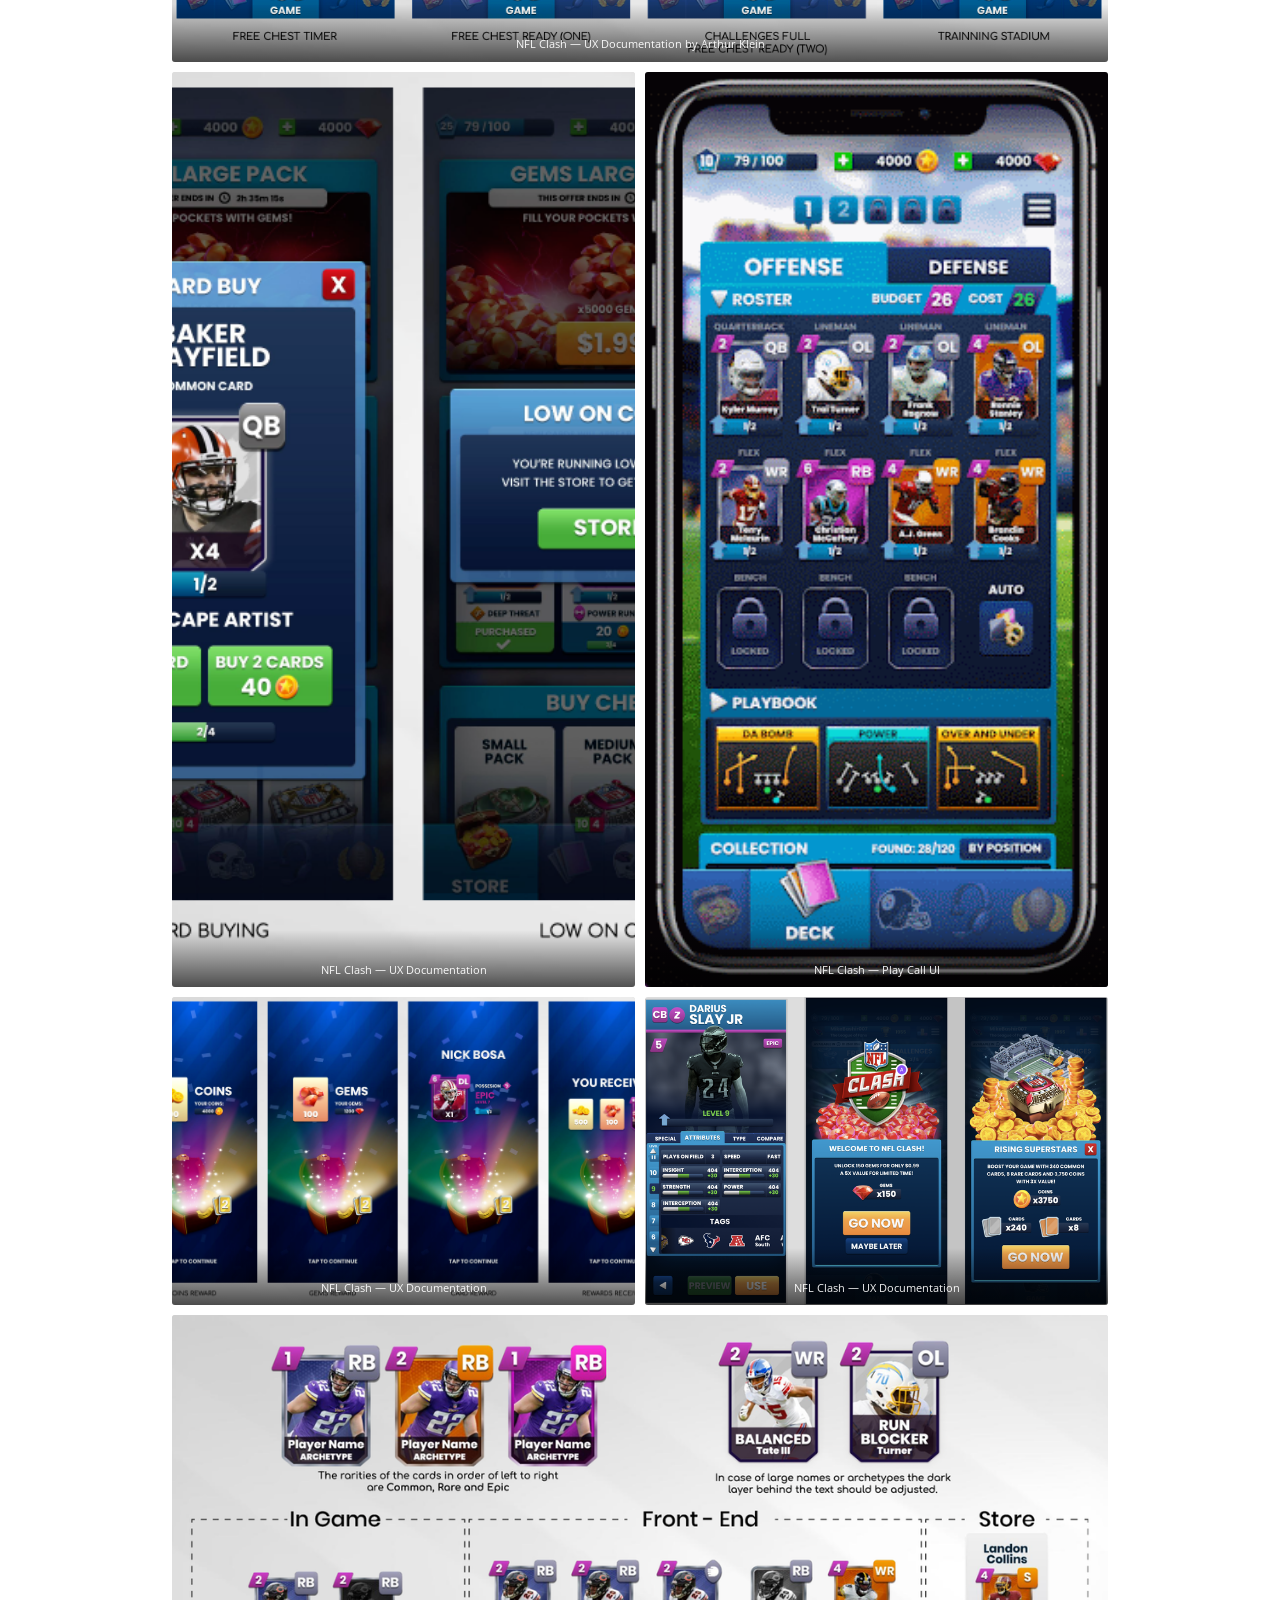
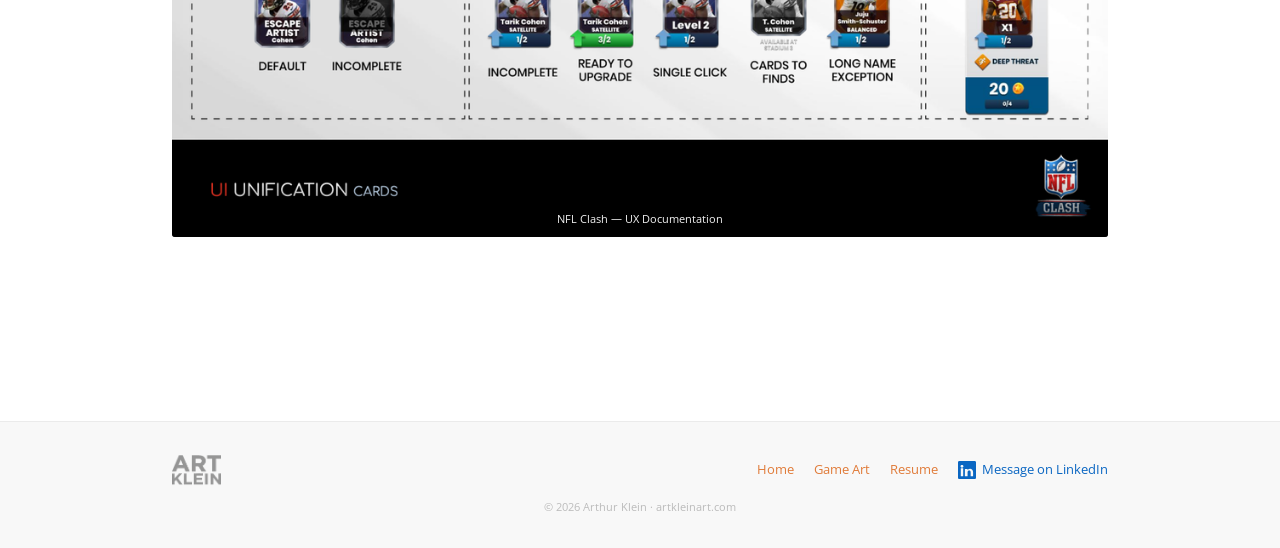
==== commit d97beef5: "Added a few images to the art direction page and moved stuff around." ====
--- a/art-direction.html
+++ b/art-direction.html
@@ -215,38 +215,11 @@
         <div class="img-caption-overlay">NBA Clash — UX Documentation by Arthur Klein</div>
       </figure>
 
-      <!-- Card options -->
-      <figure class="img-card">
-        <img
-          src="images/imgi_14_card-options_orig.png"
-          alt="NBA Clash card options UX flow"
-          loading="lazy">
-        <div class="img-caption-overlay">NBA Clash — UX Documentation</div>
-      </figure>
-
-      <!-- Chest opening -->
-      <figure class="img-card">
-        <img
-          src="images/imgi_17_chest-opening_orig.png"
-          alt="NBA Clash chest opening UX flow"
-          loading="lazy">
-        <div class="img-caption-overlay">NBA Clash — UX Documentation</div>
-      </figure>
-
       <!-- Login bonus -->
-      <figure class="img-card">
+      <figure class="img-card span-full">
         <img
           src="images/imgi_20_login-bonus_orig.png"
           alt="NBA Clash login bonus UX flow"
-          loading="lazy">
-        <div class="img-caption-overlay">NBA Clash — UX Documentation</div>
-      </figure>
-
-      <!-- Card and home banners -->
-      <figure class="img-card">
-        <img
-          src="images/imgi_7_card-and-home-banners.png"
-          alt="NBA Clash card and home banner UX documentation"
           loading="lazy">
         <div class="img-caption-overlay">NBA Clash — UX Documentation</div>
       </figure>
@@ -285,11 +258,11 @@
         <div class="img-caption-overlay">NFL Clash — Nifty Games · Art Direction: Arthur Klein</div>
       </figure>
 
-      <!-- Game UI montage full-width -->
-      <figure class="img-card wide span-full">
-        <img
-          src="images/imgi_12_844803443_orig.png"
-          alt="NFL Clash game UI montage — multiple screens"
+      <!-- Art direction overview full-width -->
+      <figure class="img-card wide span-full">
+        <img
+          src="images/nflc_AD.png"
+          alt="NFL Clash art direction overview — characters, UI, environments, and loot"
           loading="lazy">
         <div class="img-caption-overlay">NFL Clash — Art Direction</div>
       </figure>
@@ -339,16 +312,13 @@
 
     </div>
 
-    <!-- Marketing -->
-    <h2 class="section-header">Marketing &amp; Social Art</h2>
-
     <div class="img-grid grid-2">
 
-      <!-- Welcome screen full-width -->
-      <figure class="img-card wide span-full">
-        <img
-          src="images/imgi_24_welcome-screen-bg-v2_orig.png"
-          alt="NFL Clash welcome screen background"
+      <!-- Stadium environments full-width -->
+      <figure class="img-card wide span-full">
+        <img
+          src="images/nflc_AD_stadiums.png"
+          alt="NFL Clash stadium environments — art direction"
           loading="lazy">
         <div class="img-caption-overlay">NFL Clash — Art Direction</div>
       </figure>
@@ -408,6 +378,33 @@
           alt="NFL Clash play call UI — animated"
           loading="lazy">
         <div class="img-caption-overlay">NFL Clash — Play Call UI</div>
+      </figure>
+
+      <!-- Chest opening -->
+      <figure class="img-card">
+        <img
+          src="images/imgi_17_chest-opening_orig.png"
+          alt="NFL Clash chest opening UX flow"
+          loading="lazy">
+        <div class="img-caption-overlay">NFL Clash — UX Documentation</div>
+      </figure>
+
+      <!-- Card and home banners -->
+      <figure class="img-card">
+        <img
+          src="images/imgi_7_card-and-home-banners.png"
+          alt="NFL Clash card and home banner UX documentation"
+          loading="lazy">
+        <div class="img-caption-overlay">NFL Clash — UX Documentation</div>
+      </figure>
+
+      <!-- Card options -->
+      <figure class="img-card span-full">
+        <img
+          src="images/imgi_14_card-options_orig.png"
+          alt="NFL Clash card options UX flow"
+          loading="lazy">
+        <div class="img-caption-overlay">NFL Clash — UX Documentation</div>
       </figure>
 
     </div>
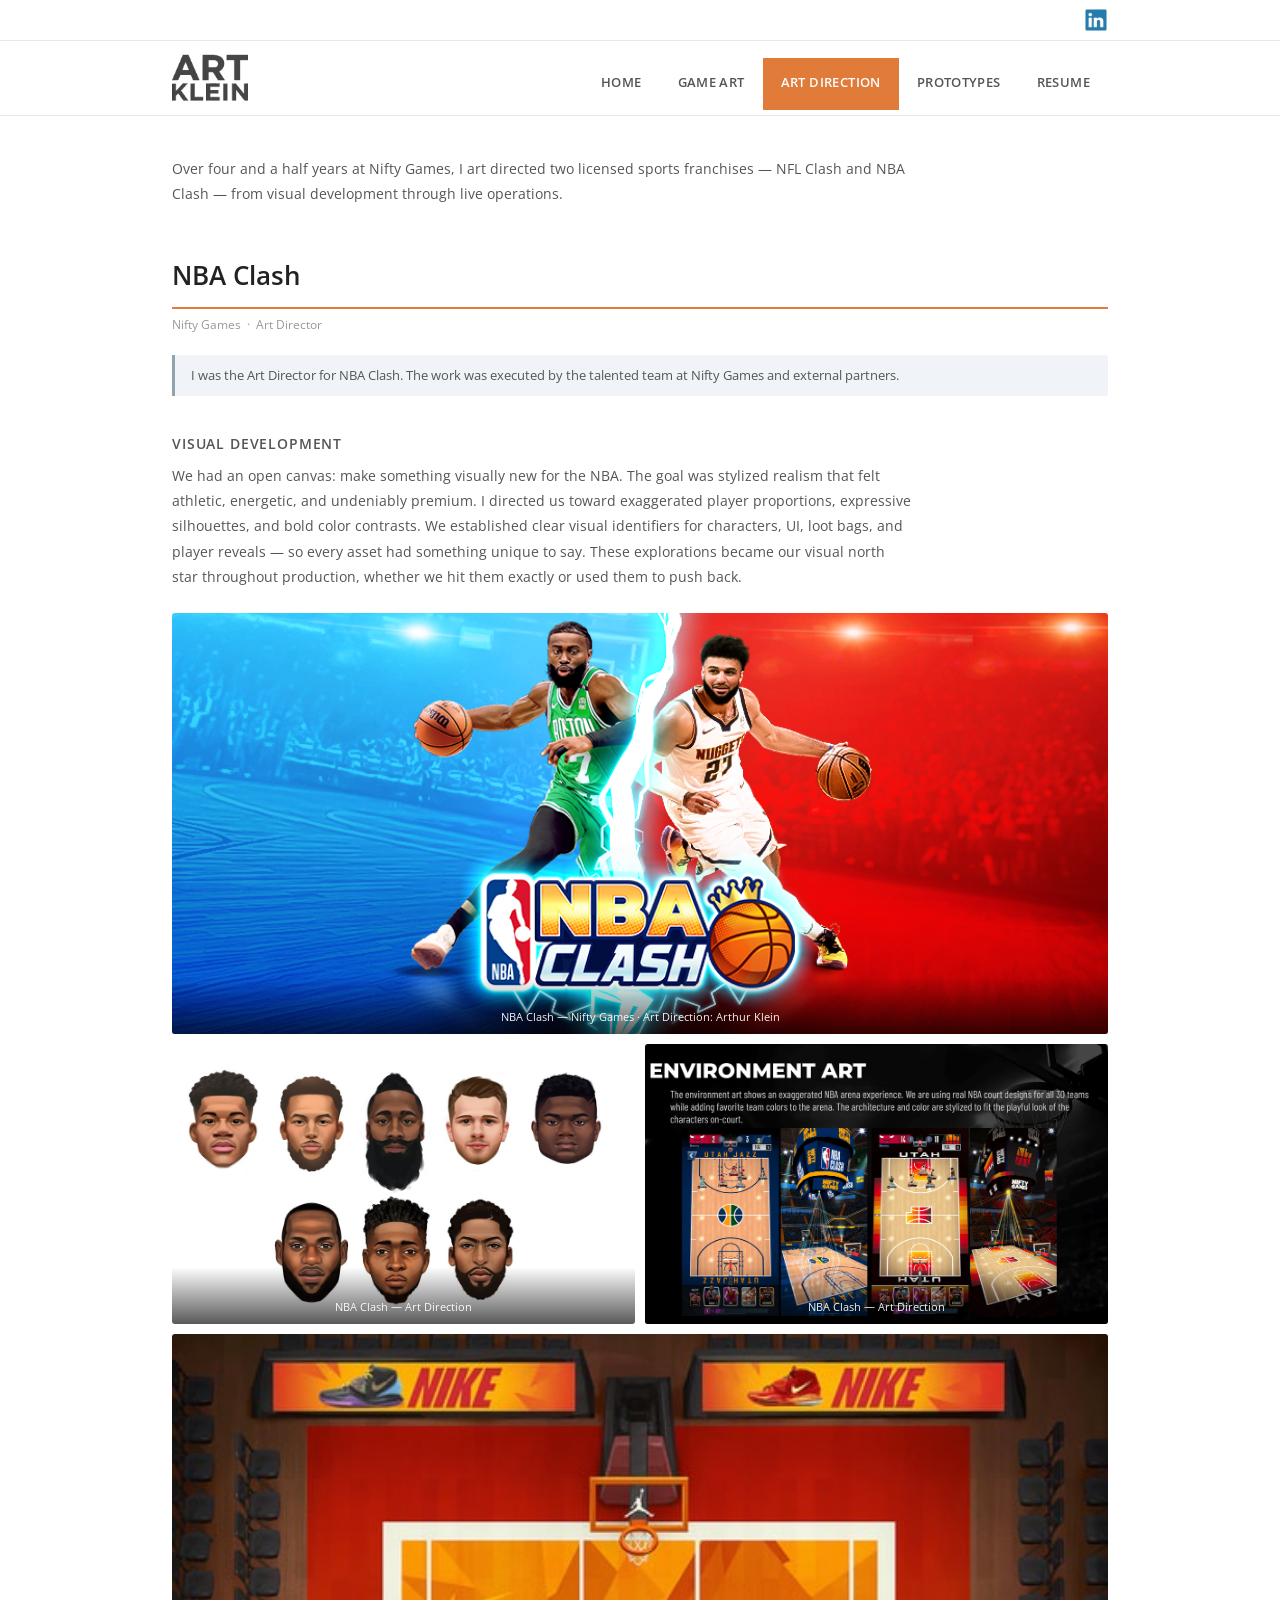
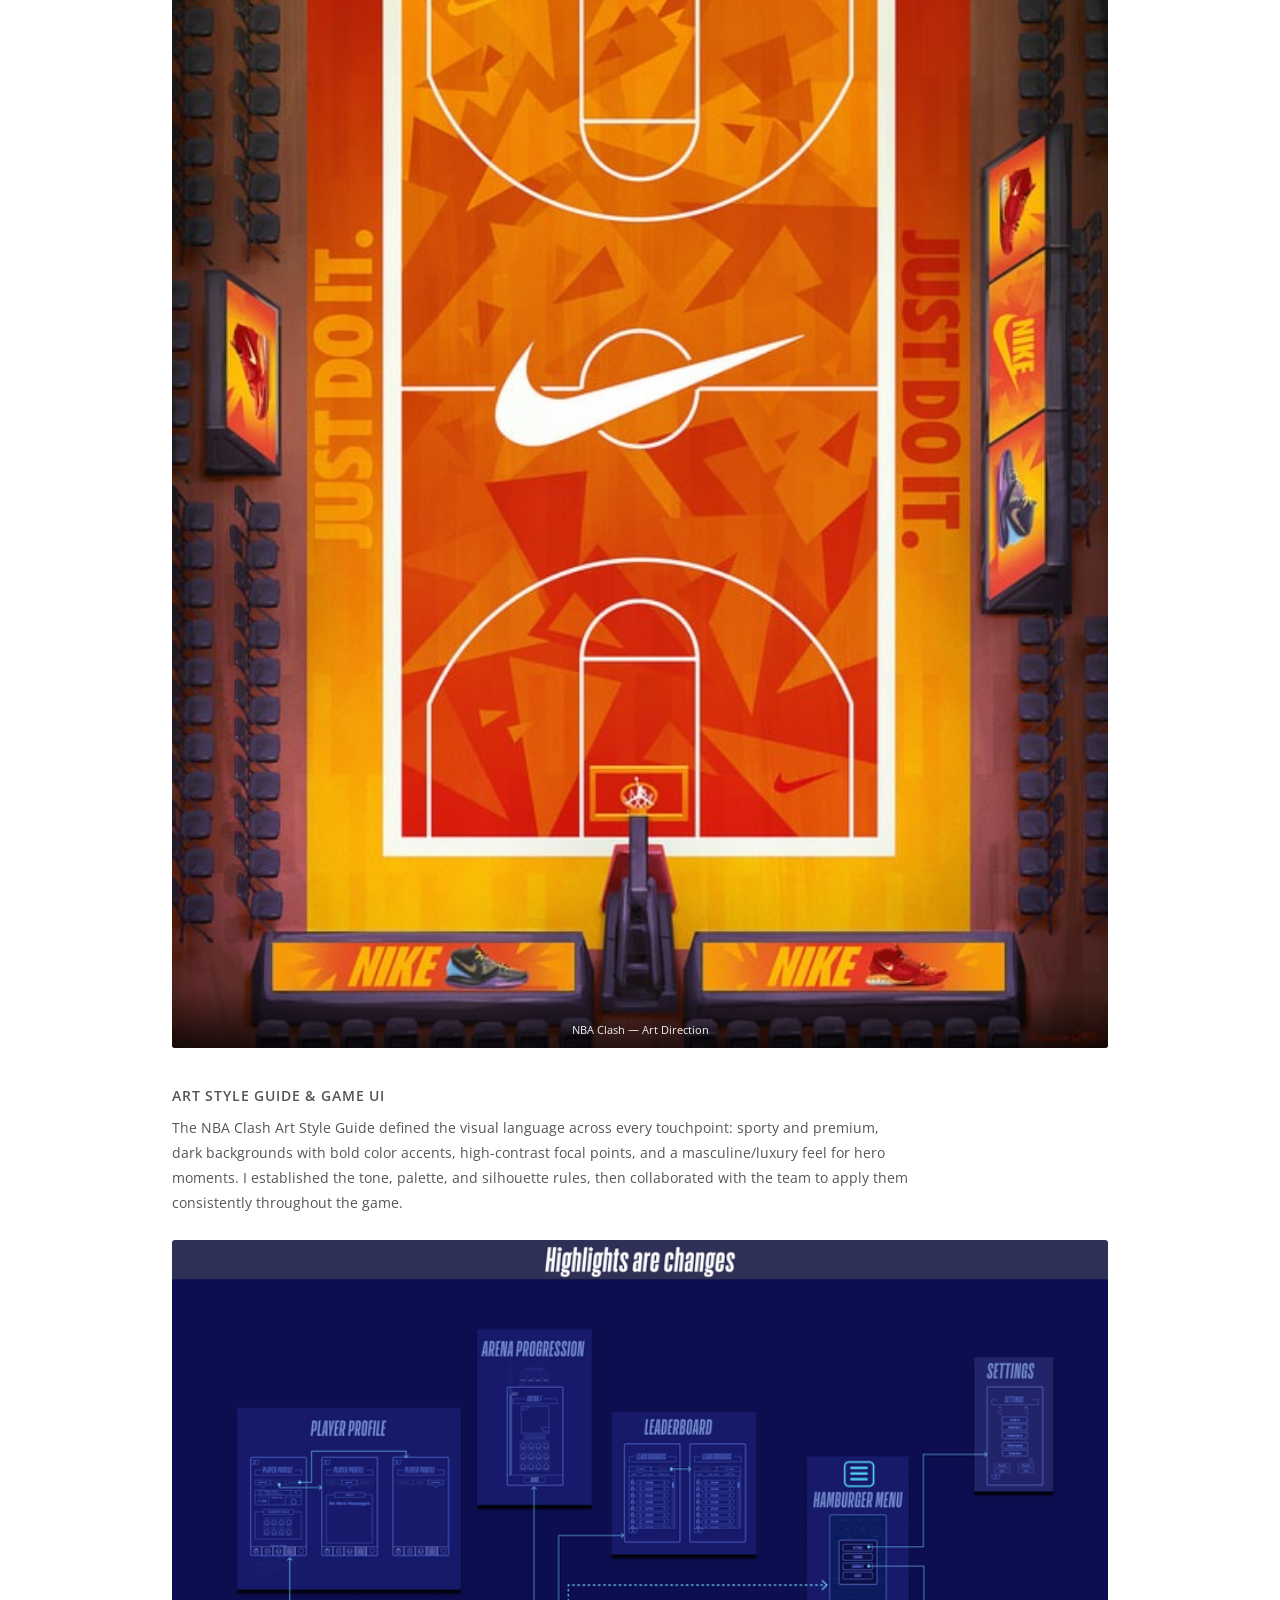
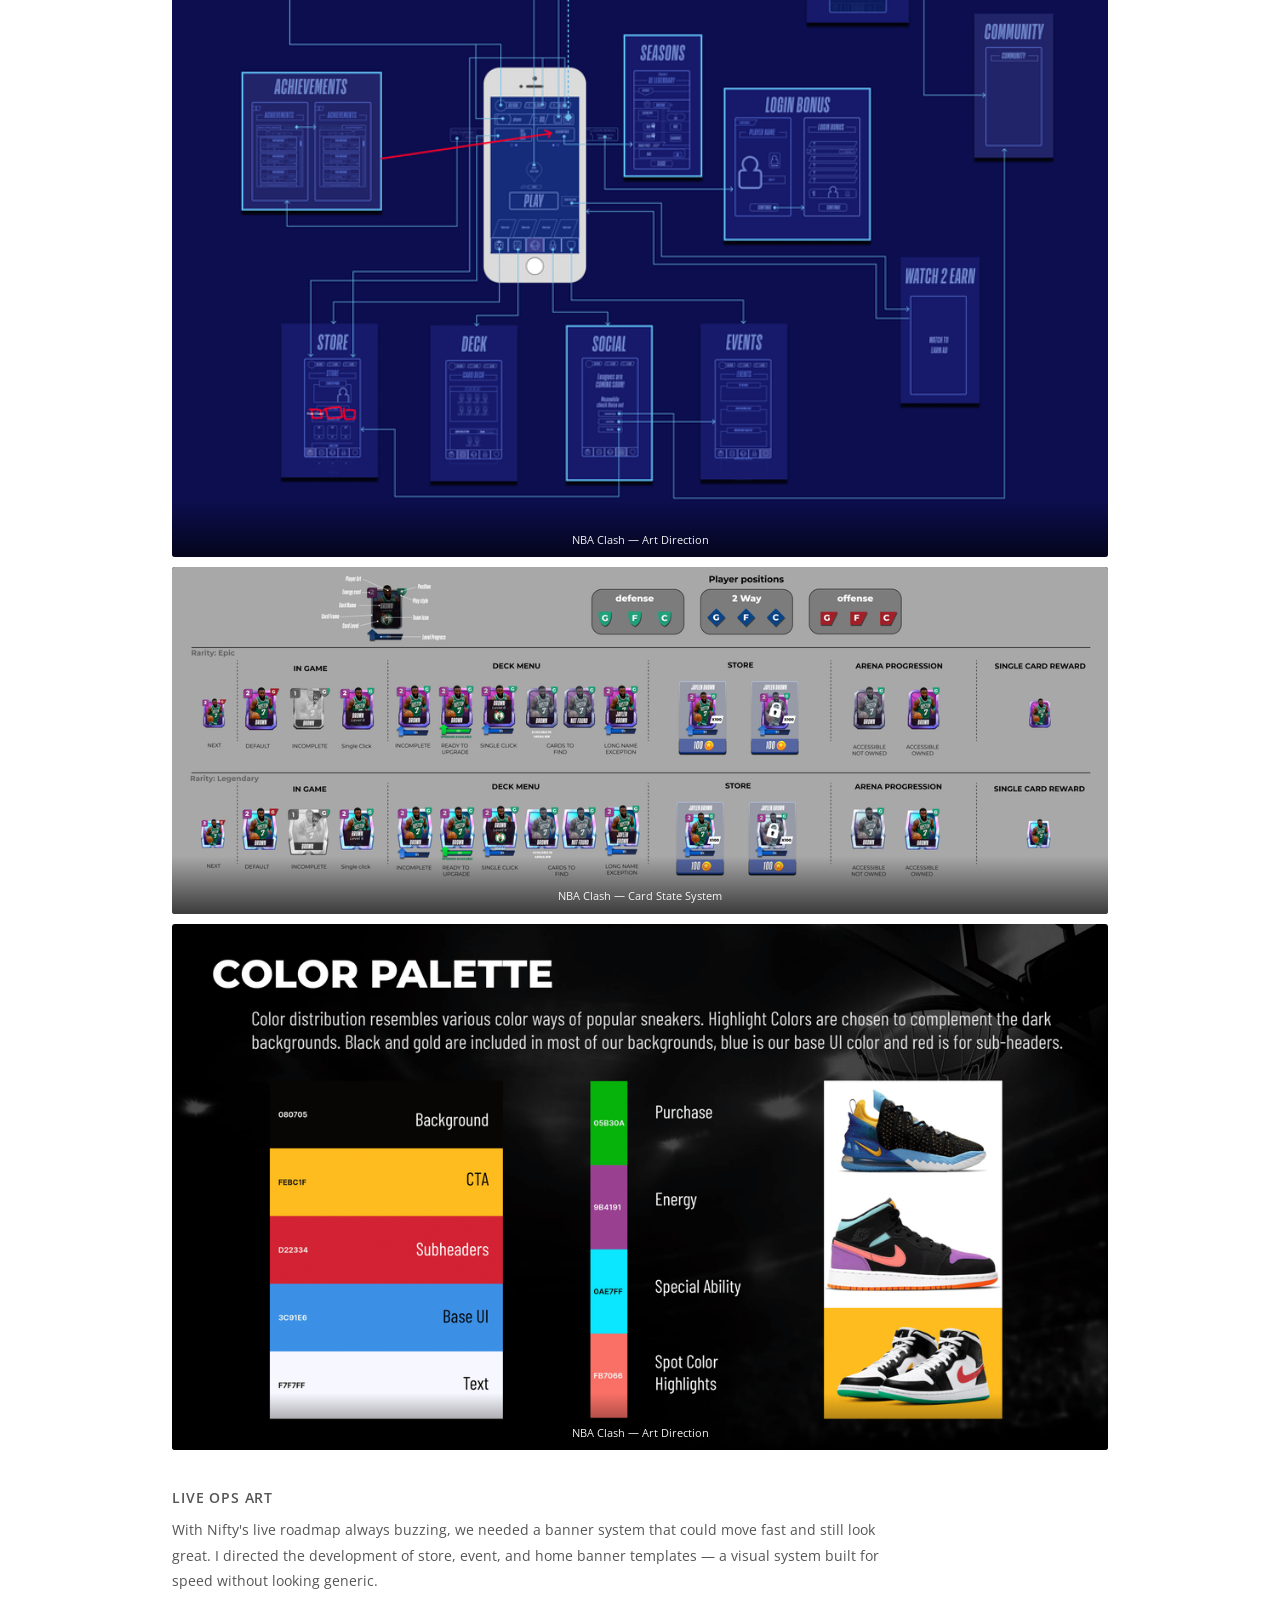
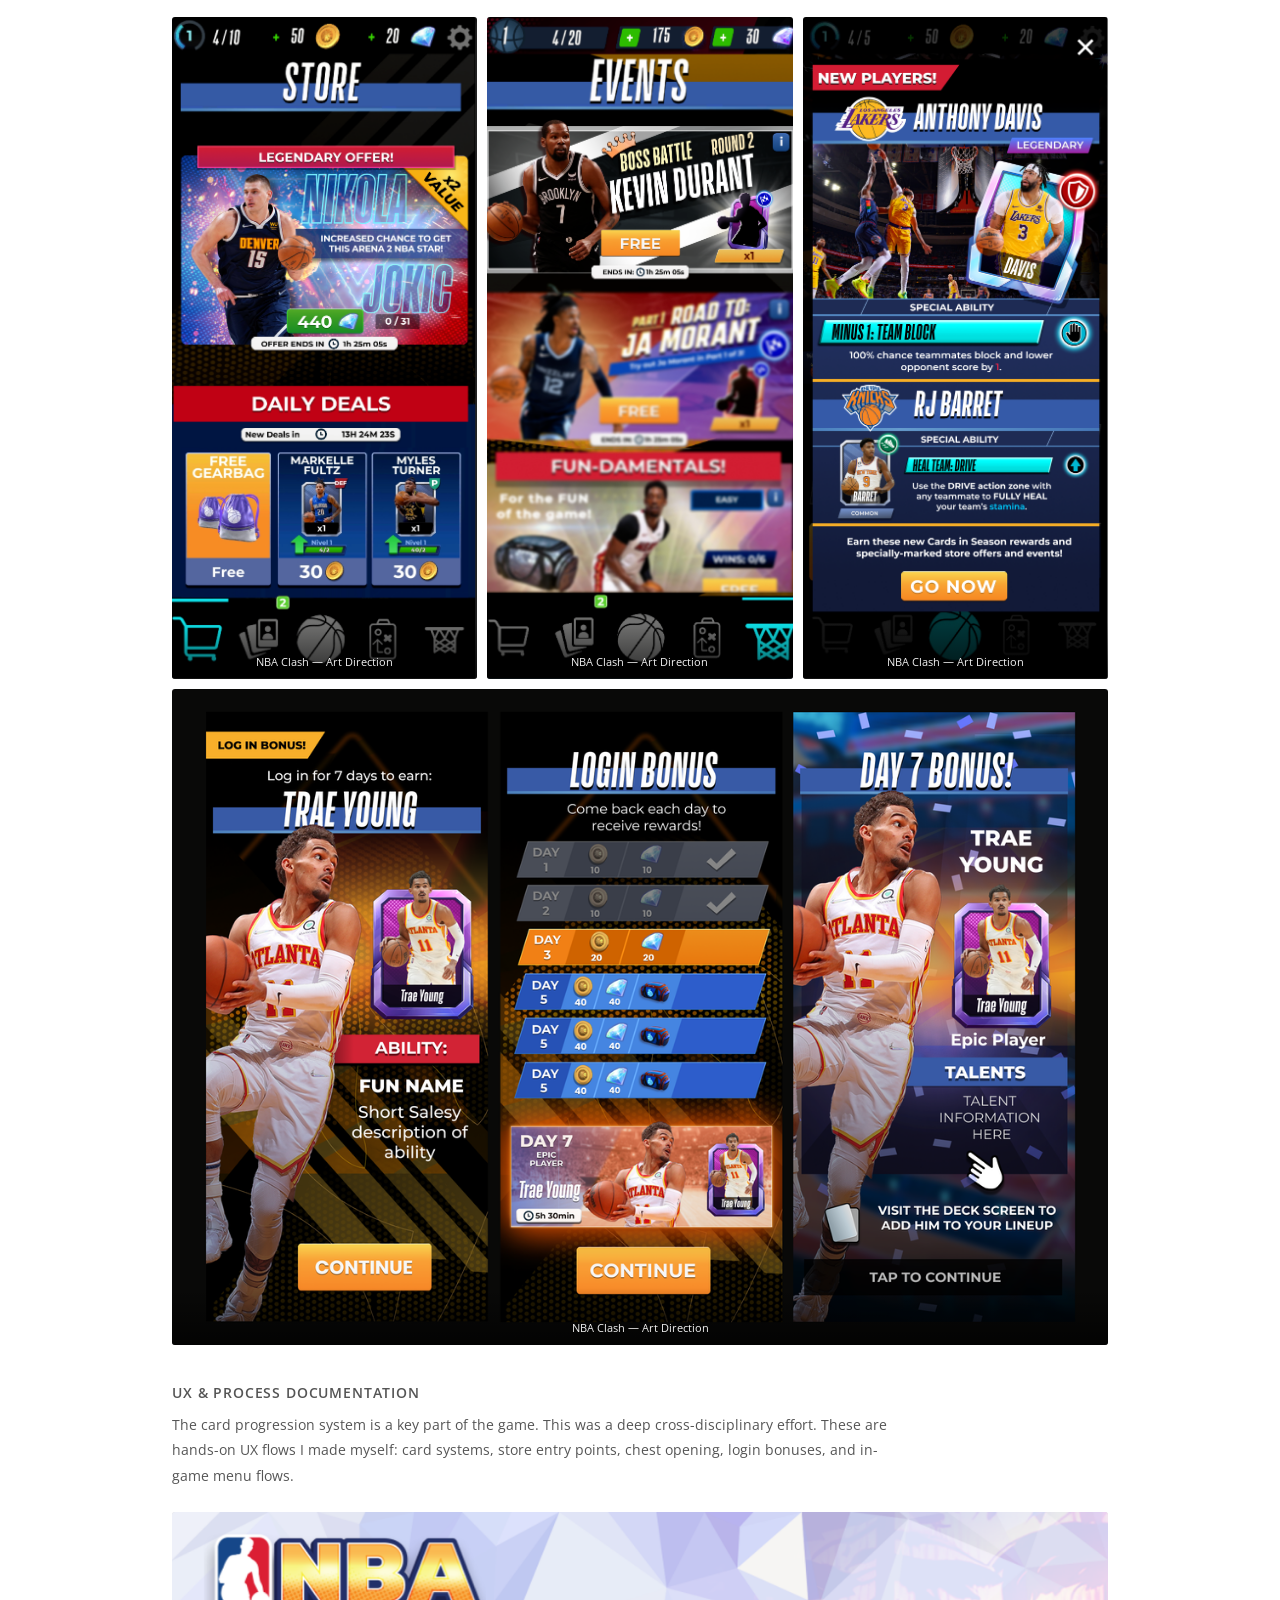
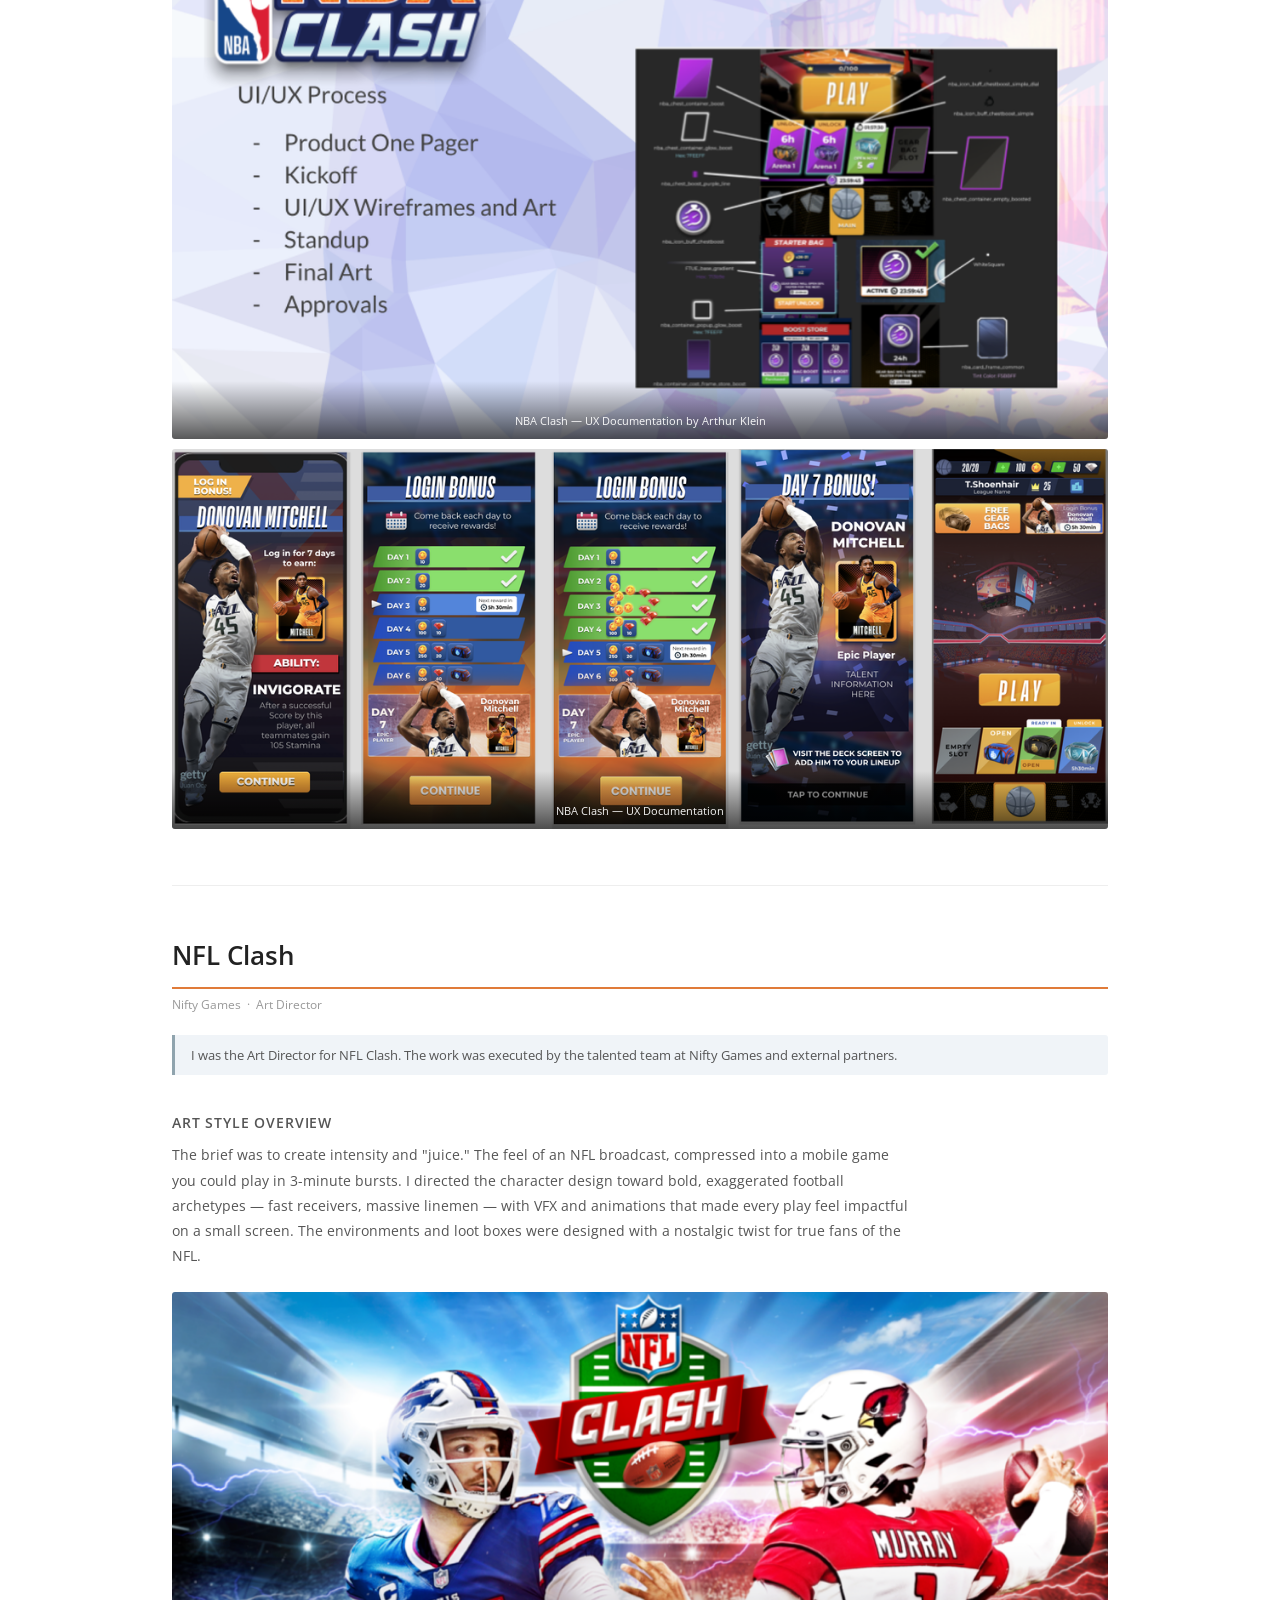
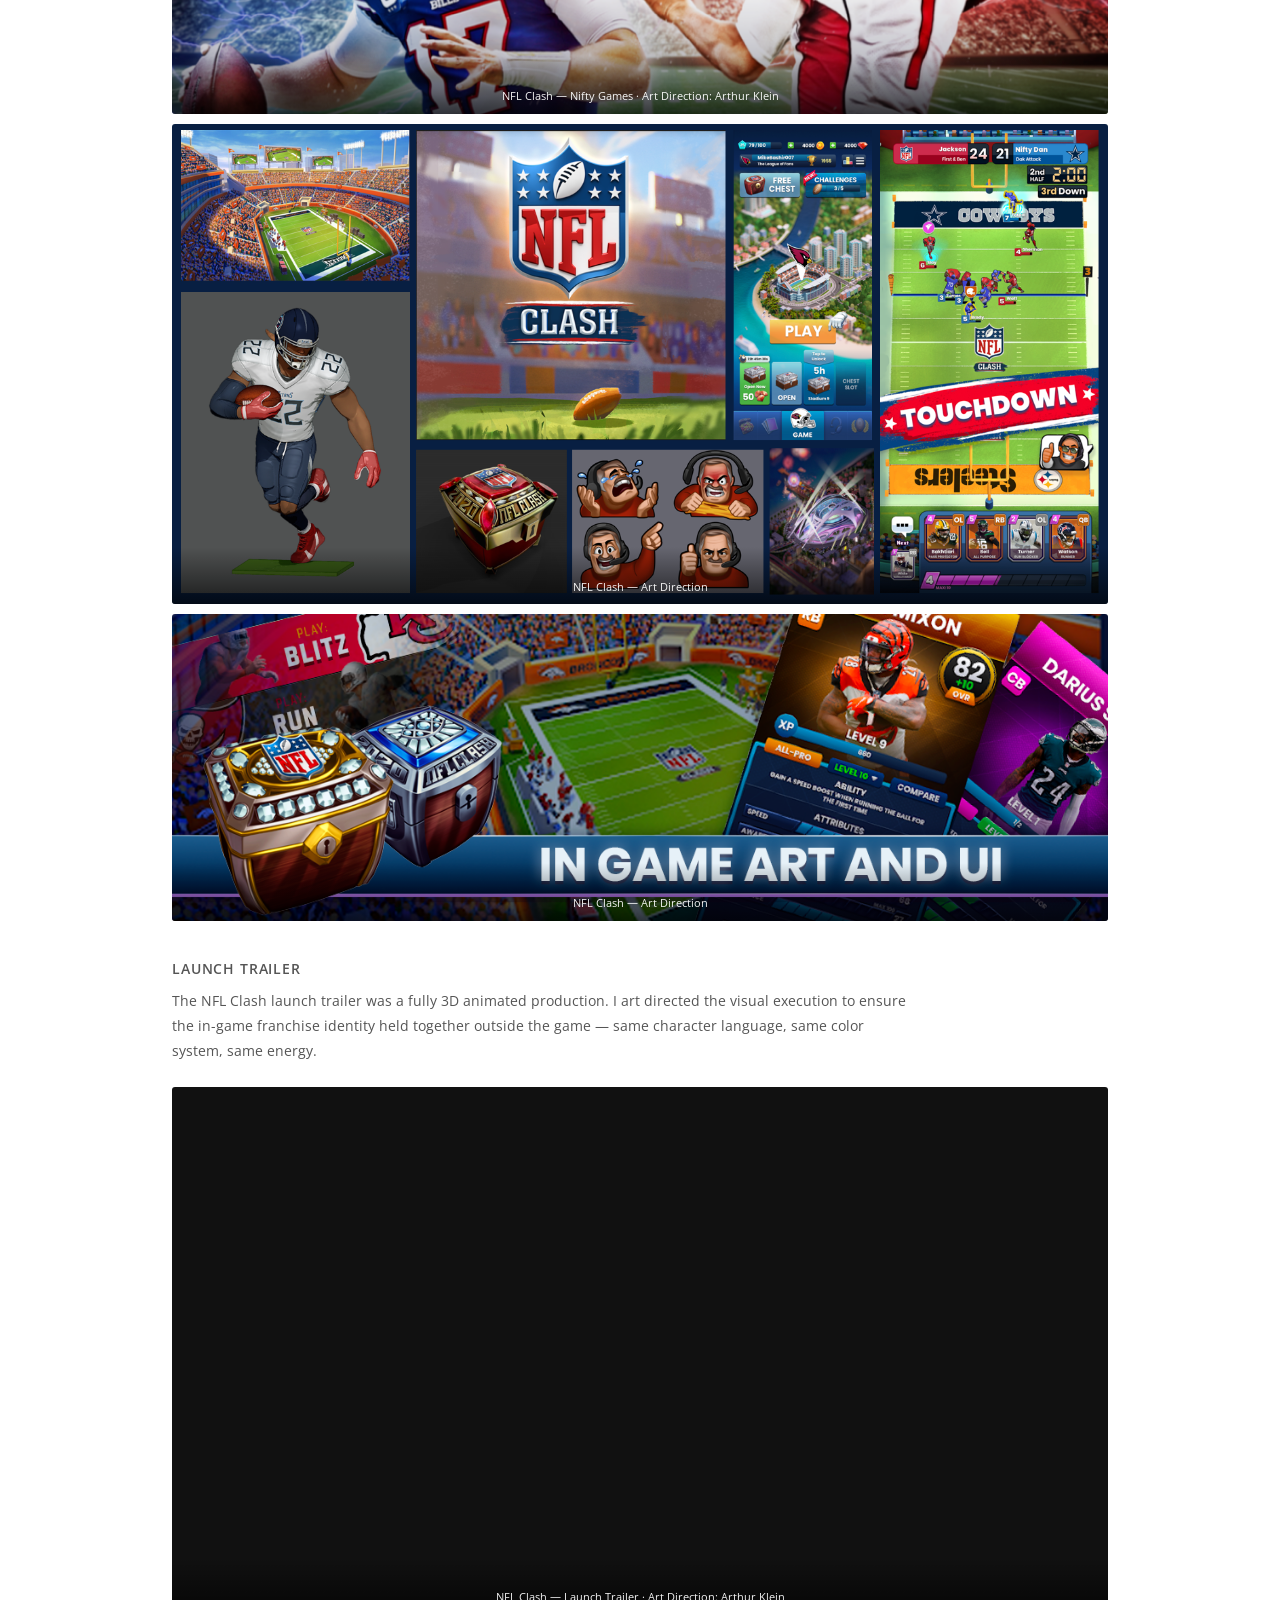
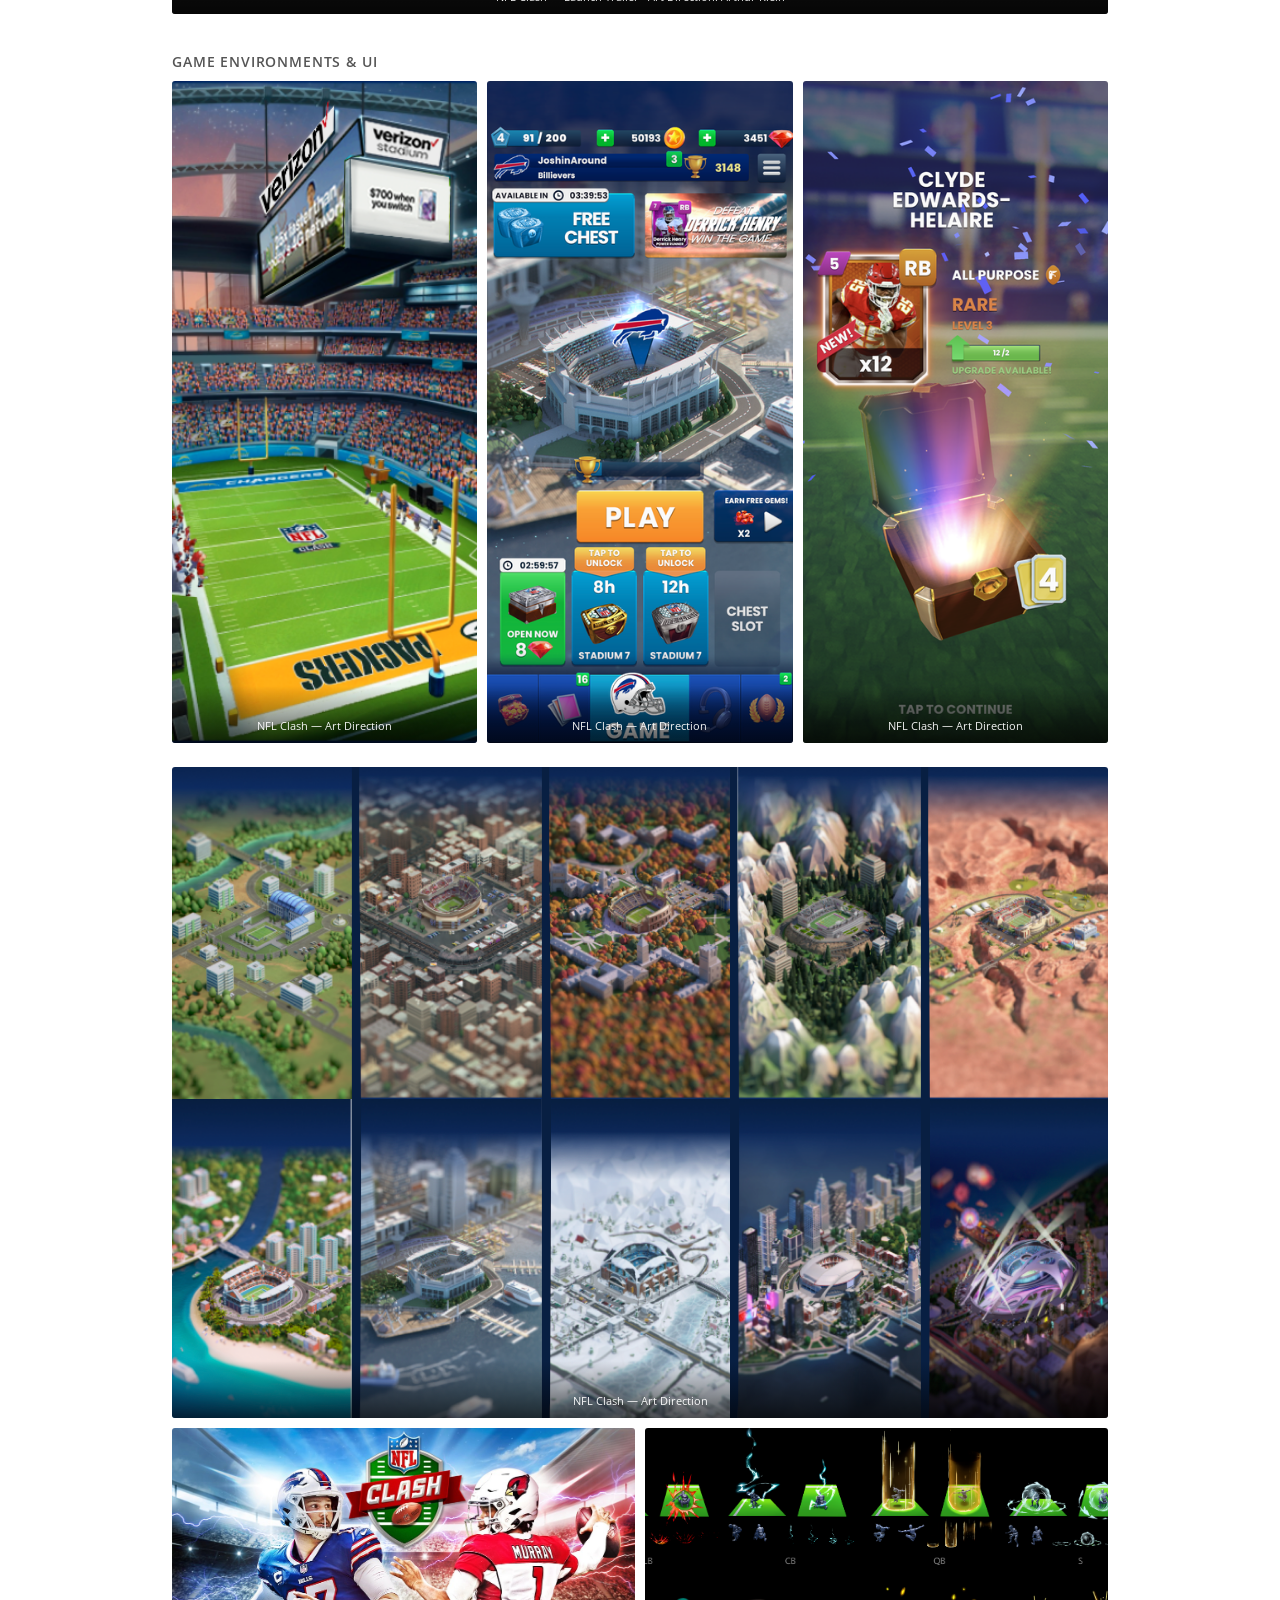
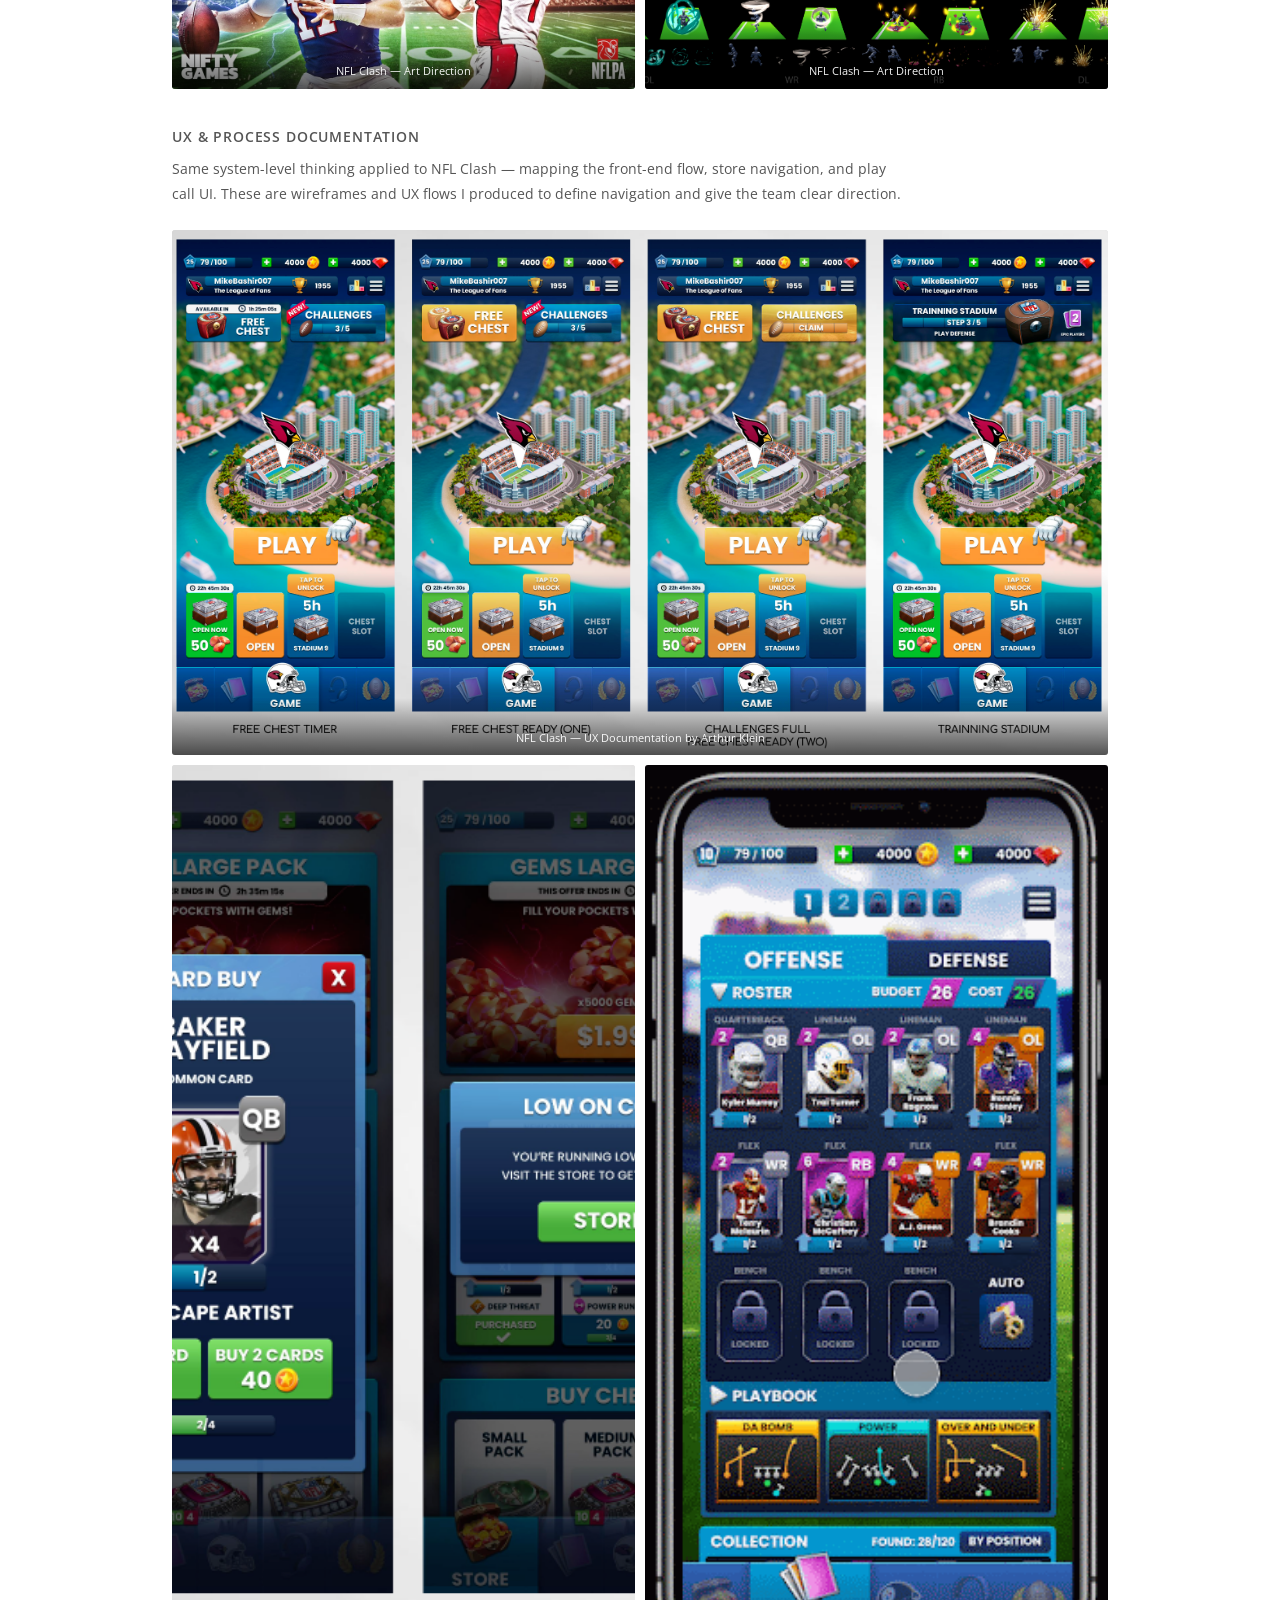
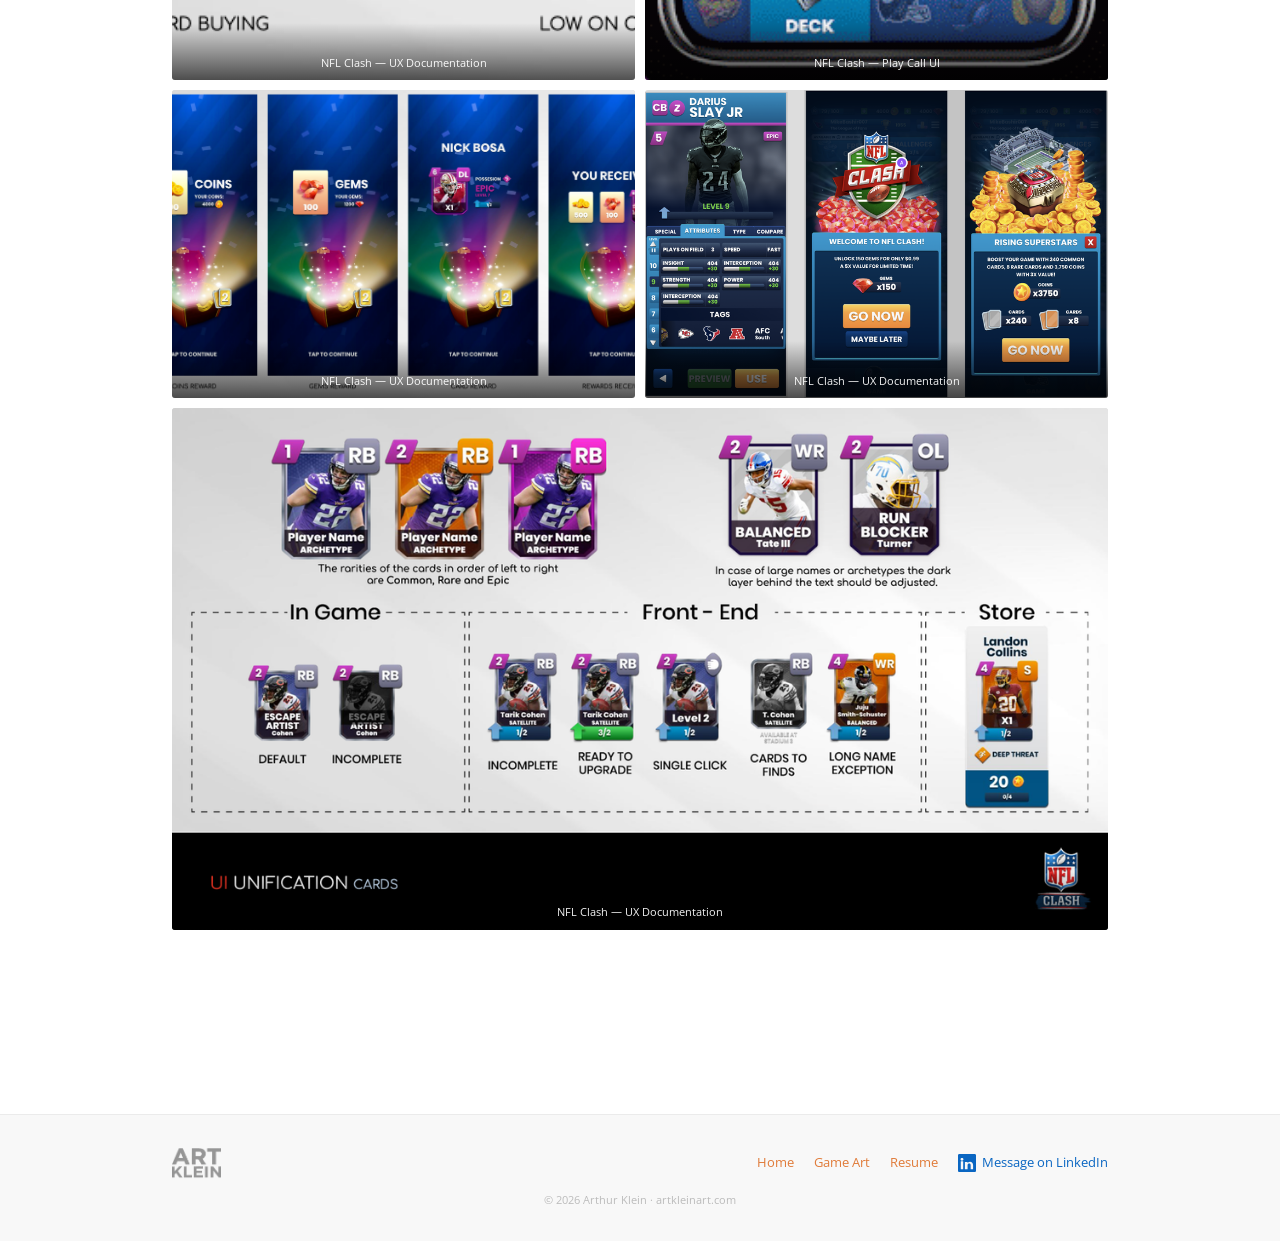
==== commit f5a1a5e8: "Adding a video trailer to the AD page." ====
--- a/art-direction.html
+++ b/art-direction.html
@@ -276,6 +276,25 @@
         <div class="img-caption-overlay">NFL Clash — Art Direction</div>
       </figure>
 
+    </div>
+
+    <!-- Launch Trailer -->
+    <h2 class="section-header">Launch Trailer</h2>
+
+    <p class="description">
+      The NFL Clash launch trailer was a fully 3D animated production. I art directed the visual execution to ensure the in-game franchise identity held together outside the game — same character language, same color system, same energy.
+    </p>
+
+    <div class="video-card">
+      <div class="video-embed">
+        <iframe
+          src="https://www.youtube.com/embed/icp-mgPtJgw"
+          title="NFL Clash Launch Trailer"
+          allow="accelerometer; autoplay; clipboard-write; encrypted-media; gyroscope; picture-in-picture"
+          allowfullscreen>
+        </iframe>
+      </div>
+      <div class="img-caption-overlay">NFL Clash — Launch Trailer · Art Direction: Arthur Klein</div>
     </div>
 
     <!-- Environments + UI -->
--- a/style.css
+++ b/style.css
@@ -326,6 +326,17 @@
   width: 100%;
   display: block;
   border-radius: 3px;
+}
+.video-card .video-embed {
+  position: relative;
+  padding-bottom: 56.25%;
+  height: 0;
+}
+.video-card .video-embed iframe {
+  position: absolute;
+  top: 0; left: 0;
+  width: 100%; height: 100%;
+  border: 0;
 }
 .video-card .img-caption-overlay {
   position: absolute;
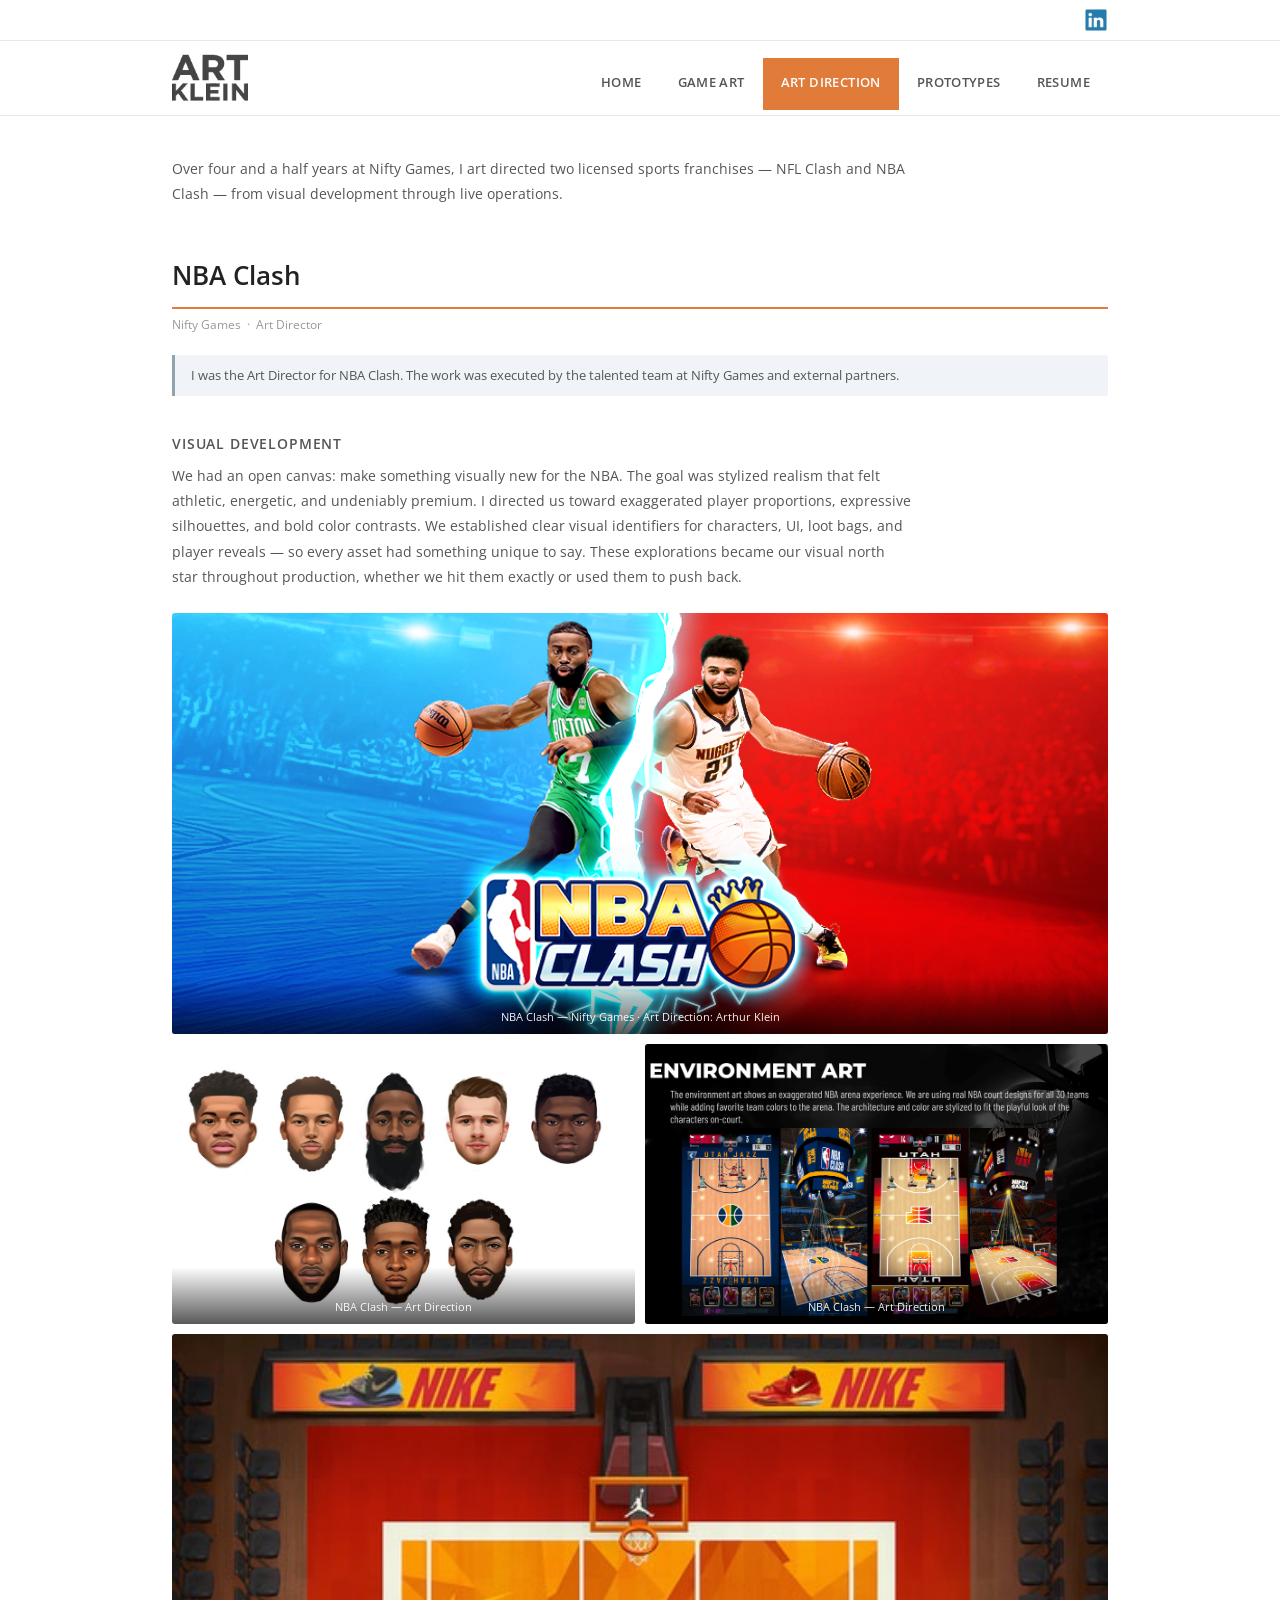
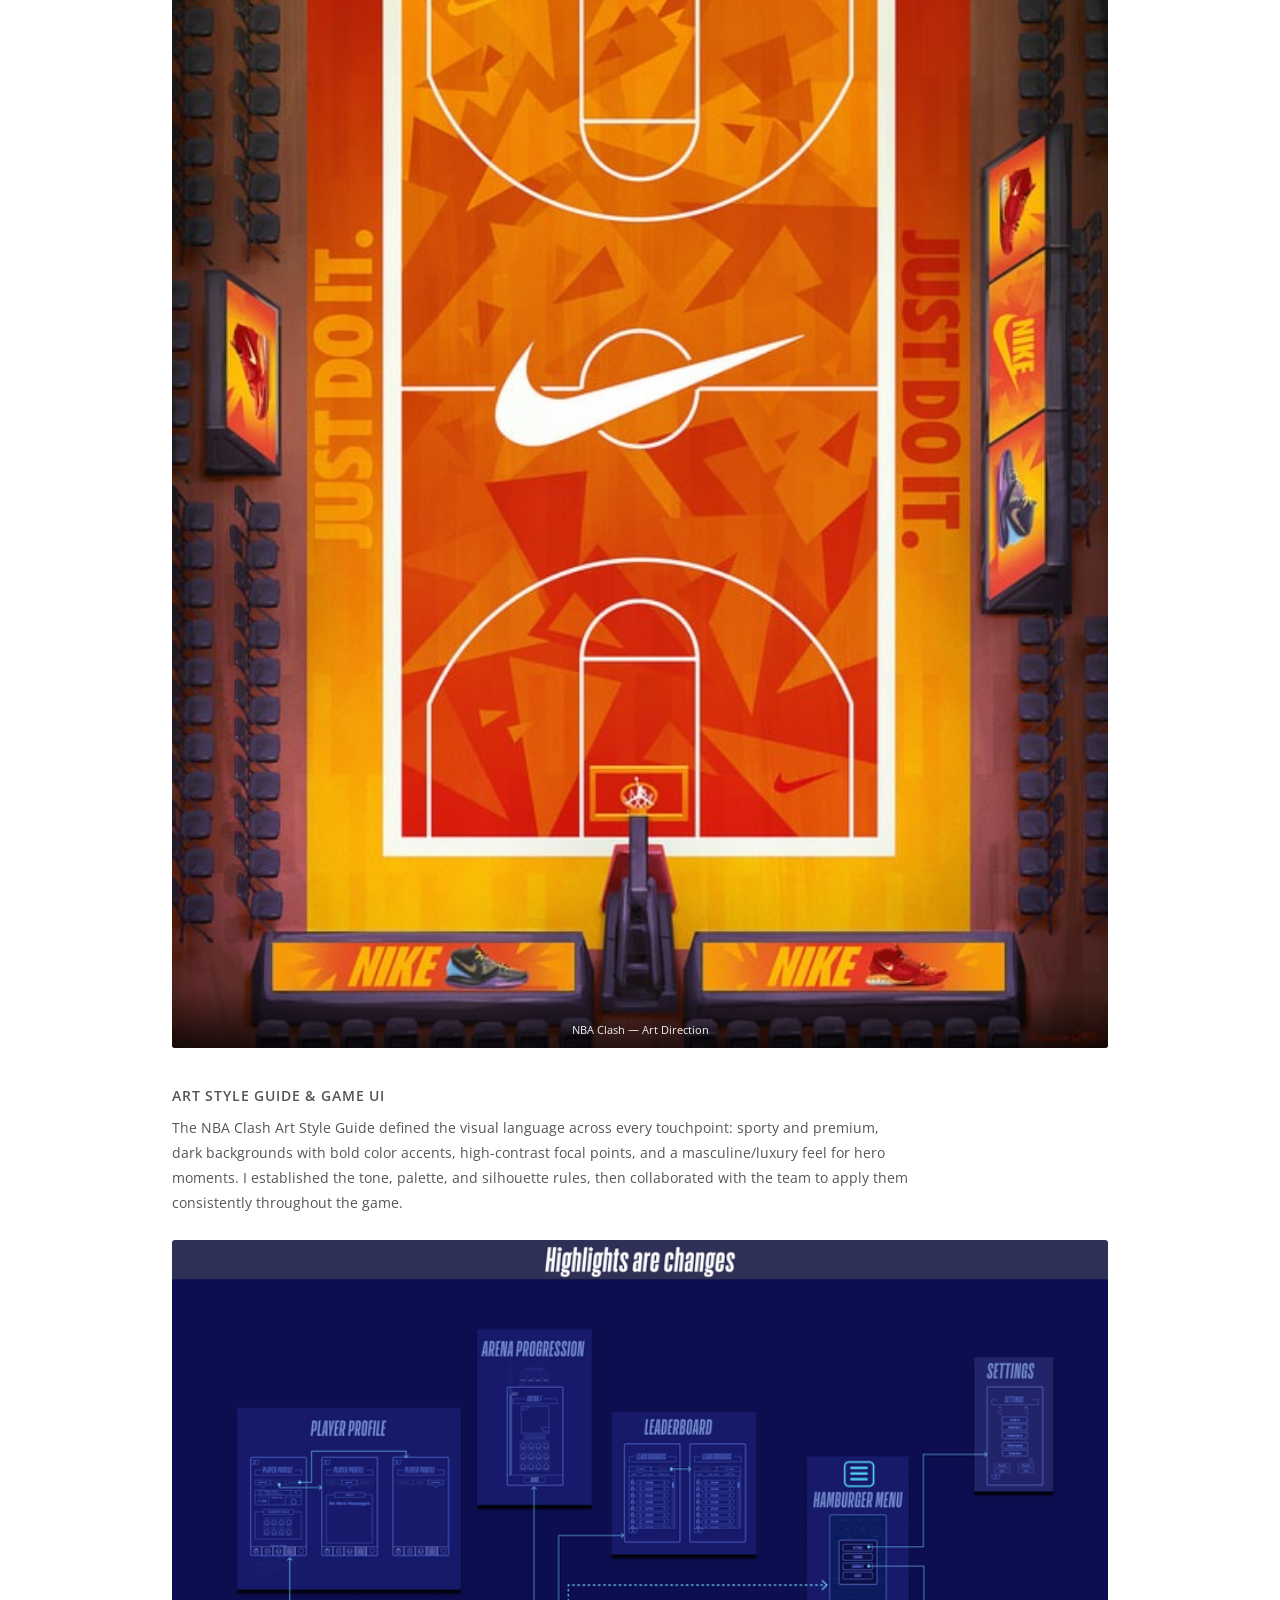
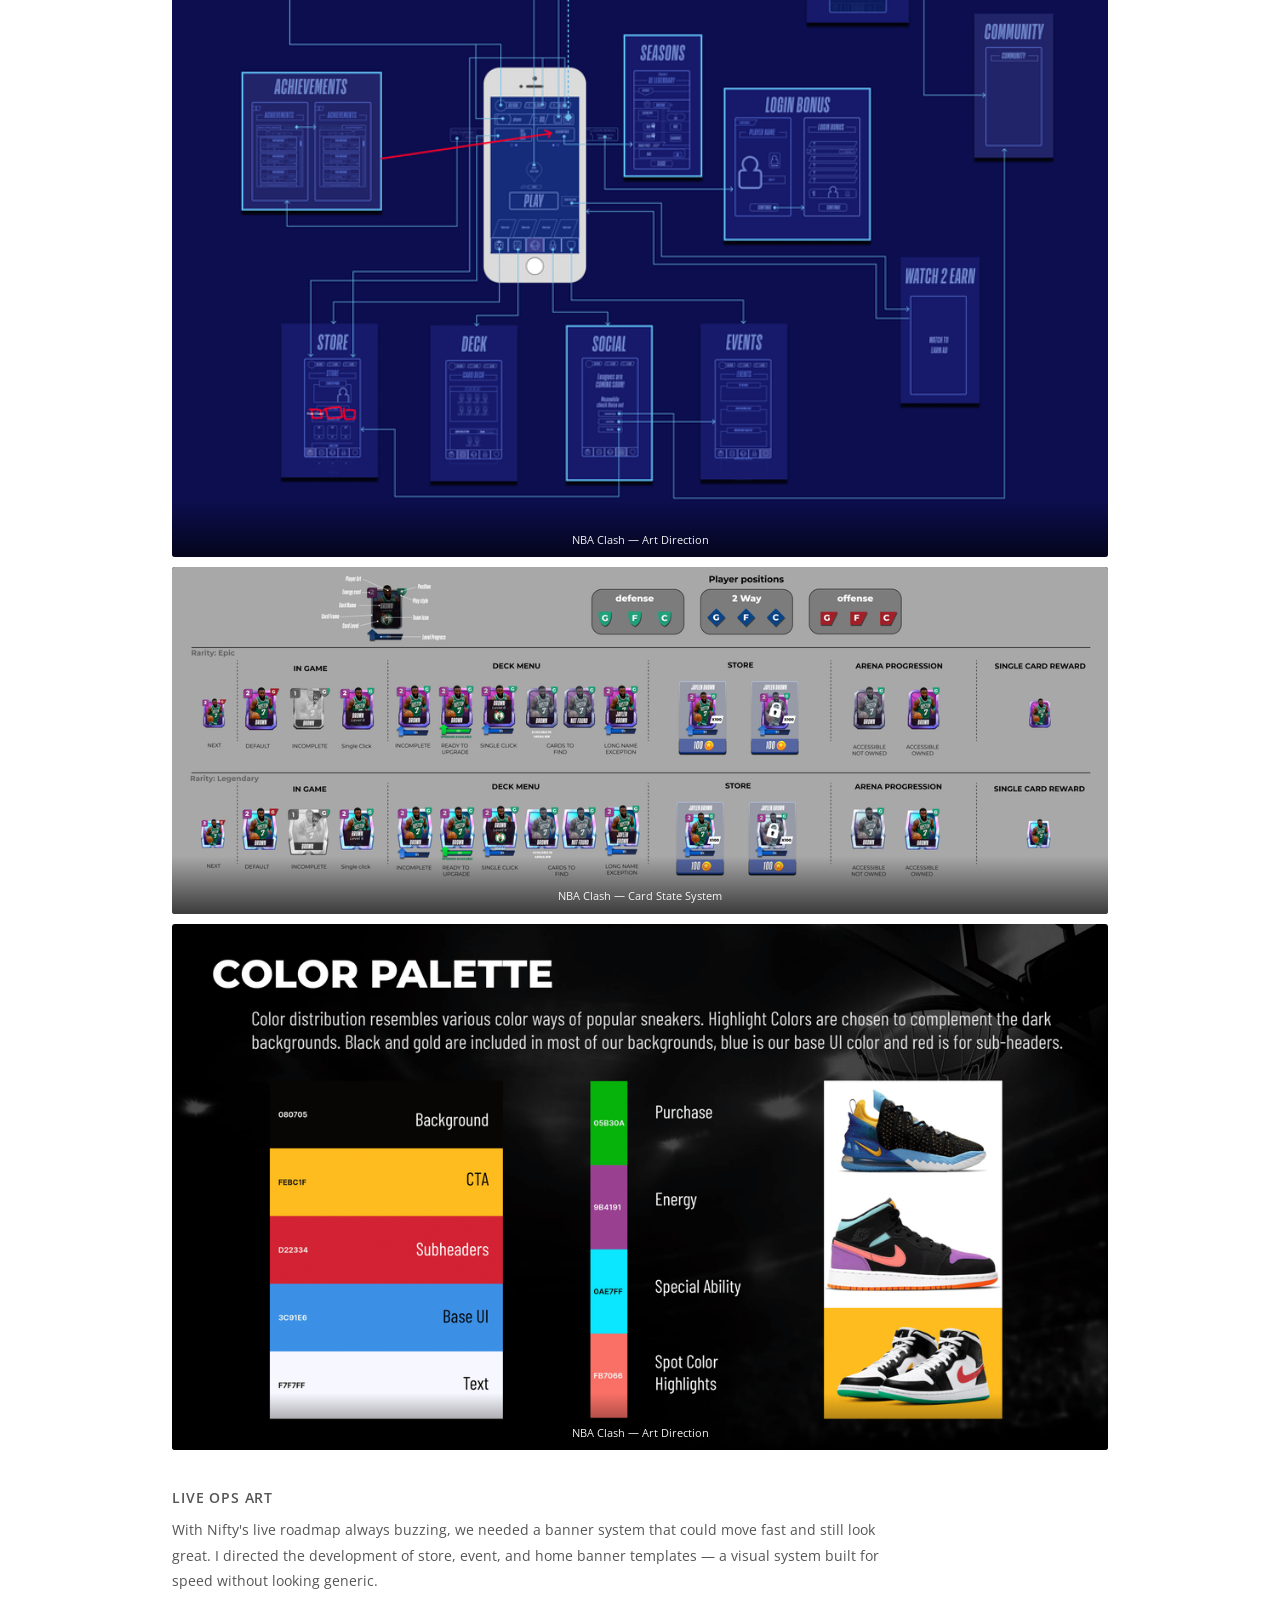
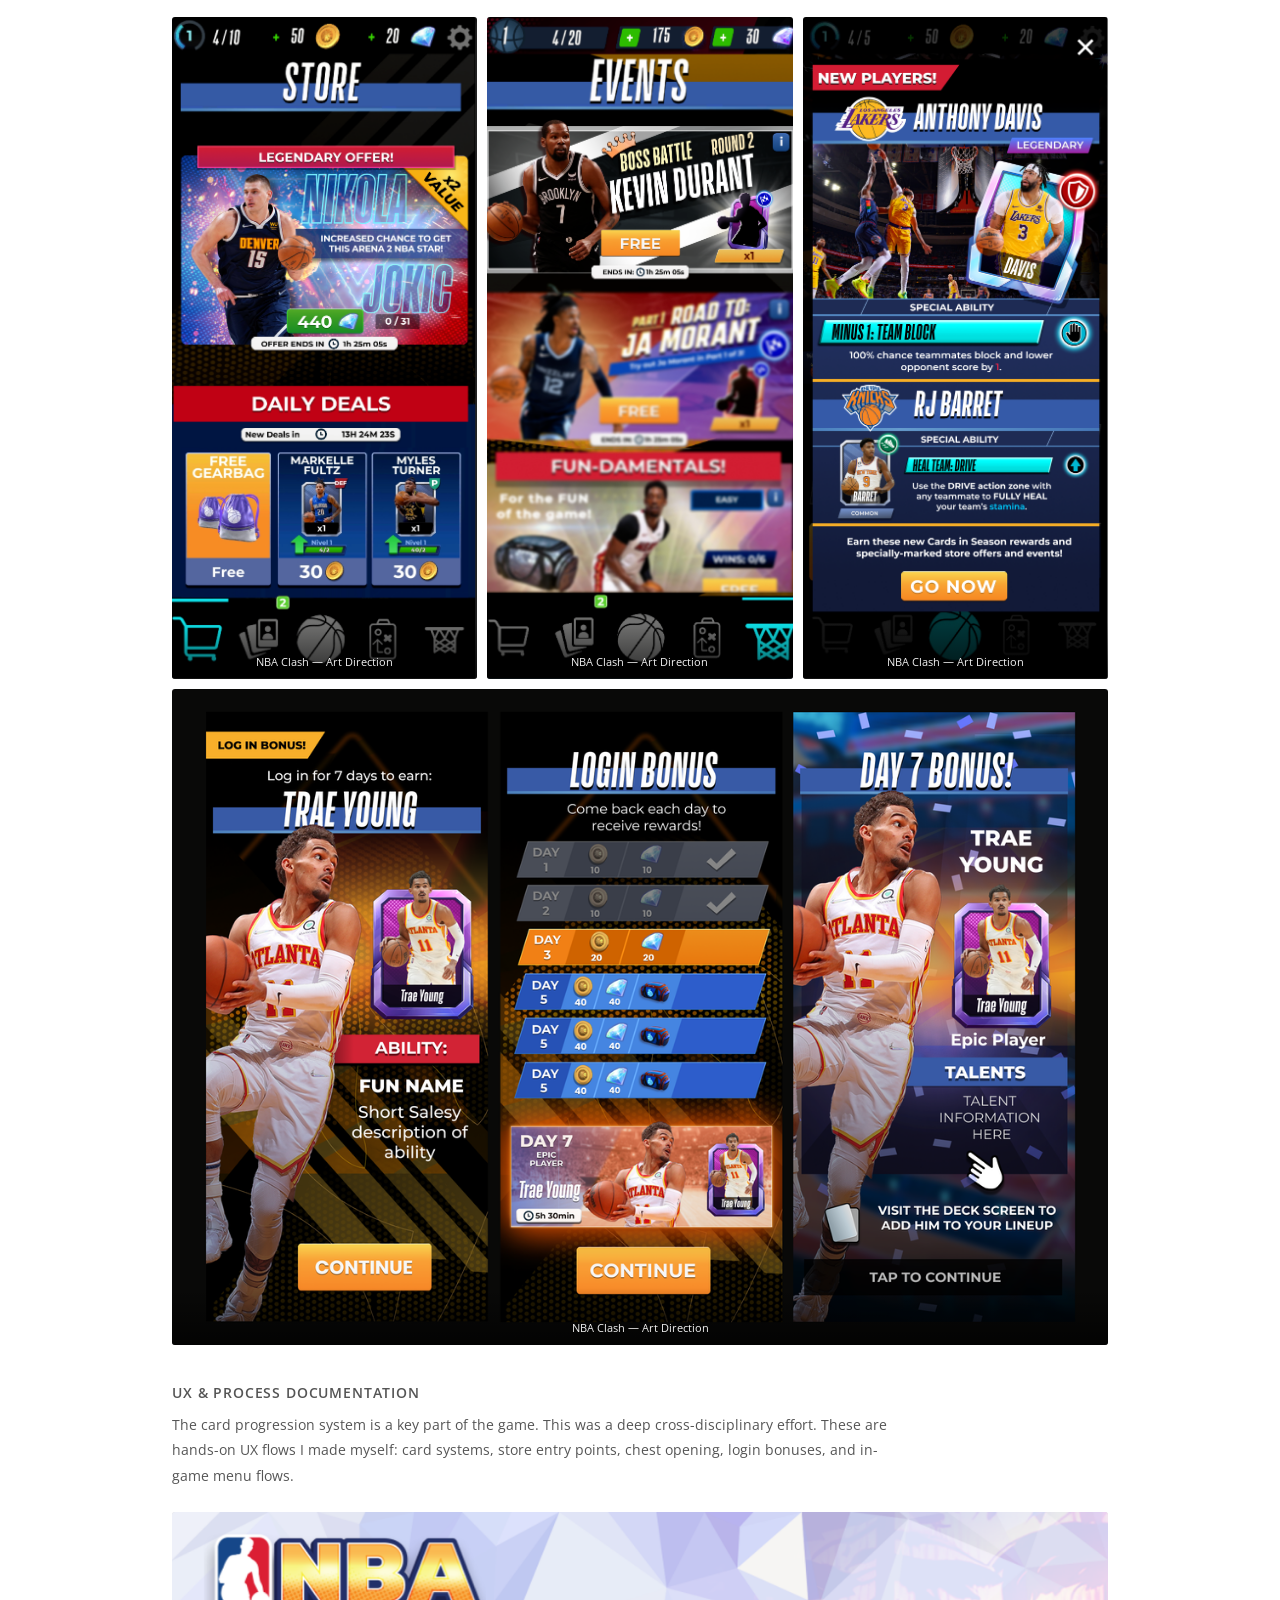
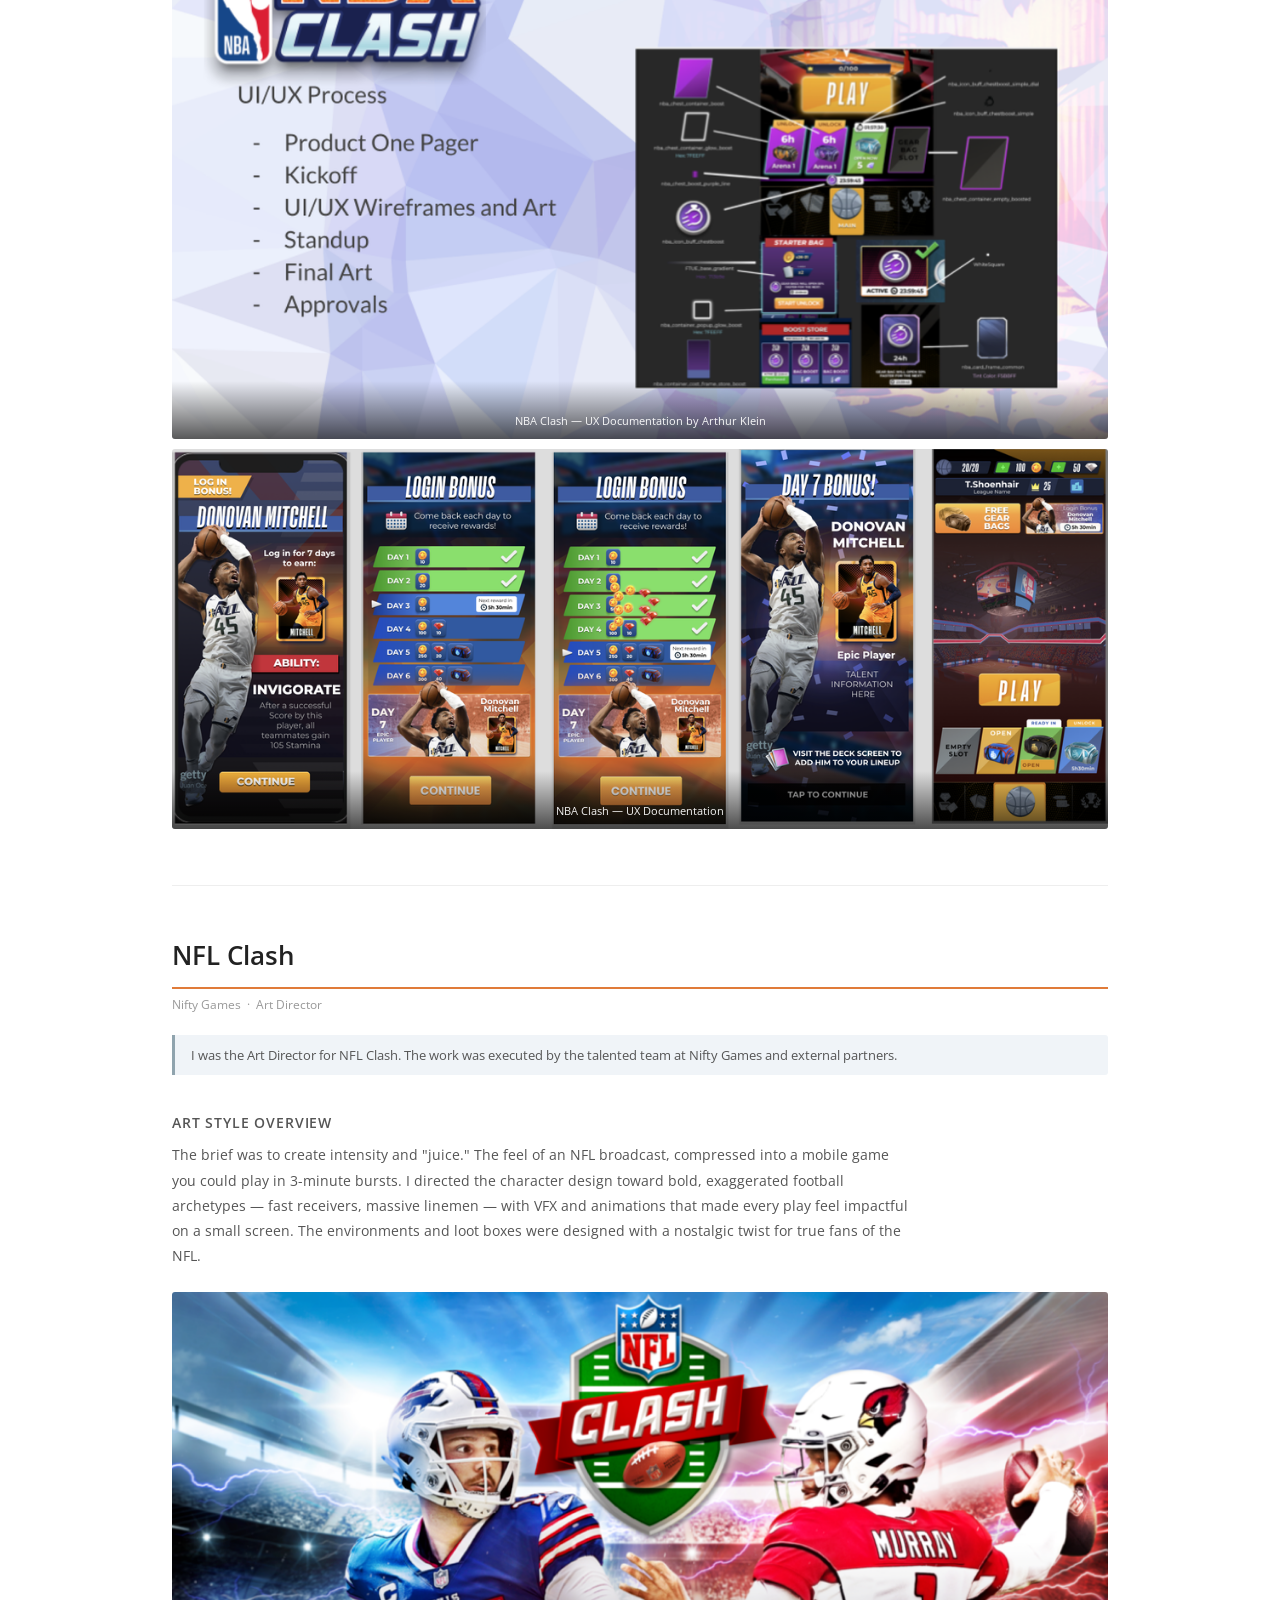
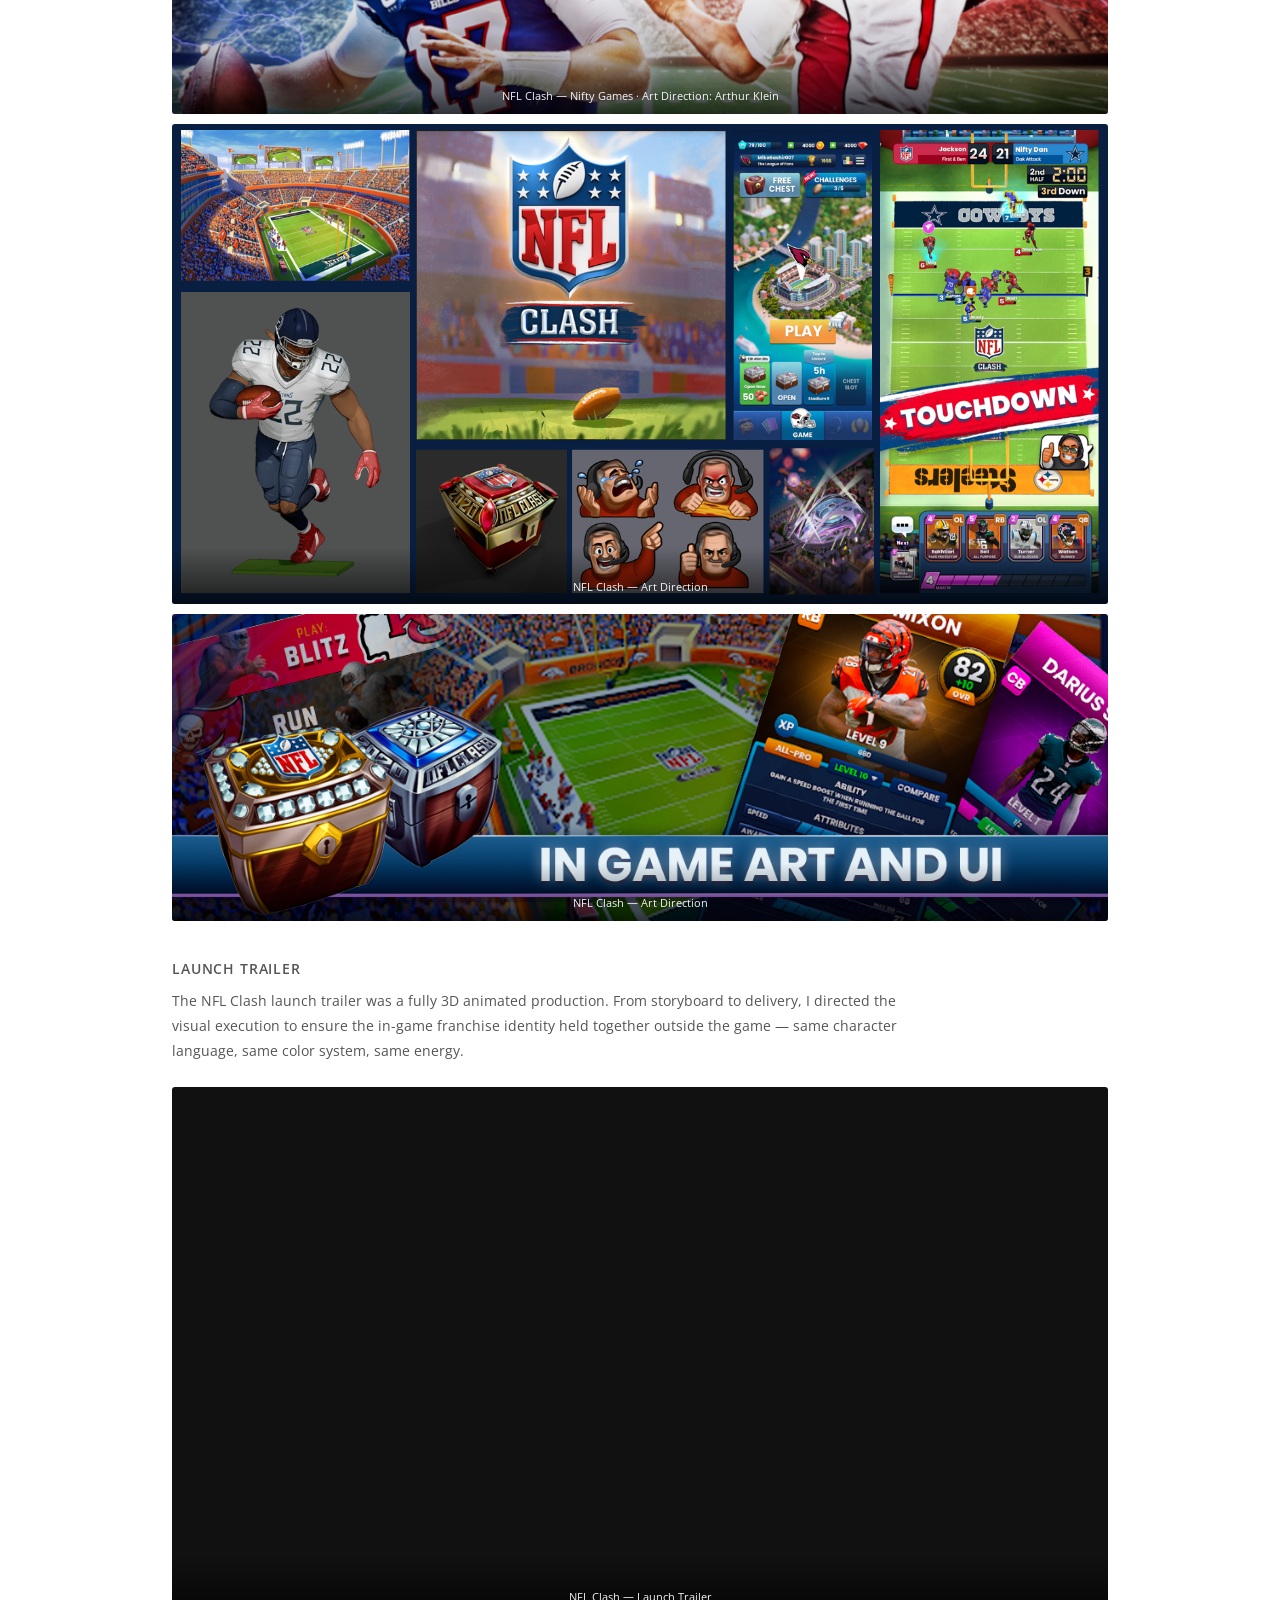
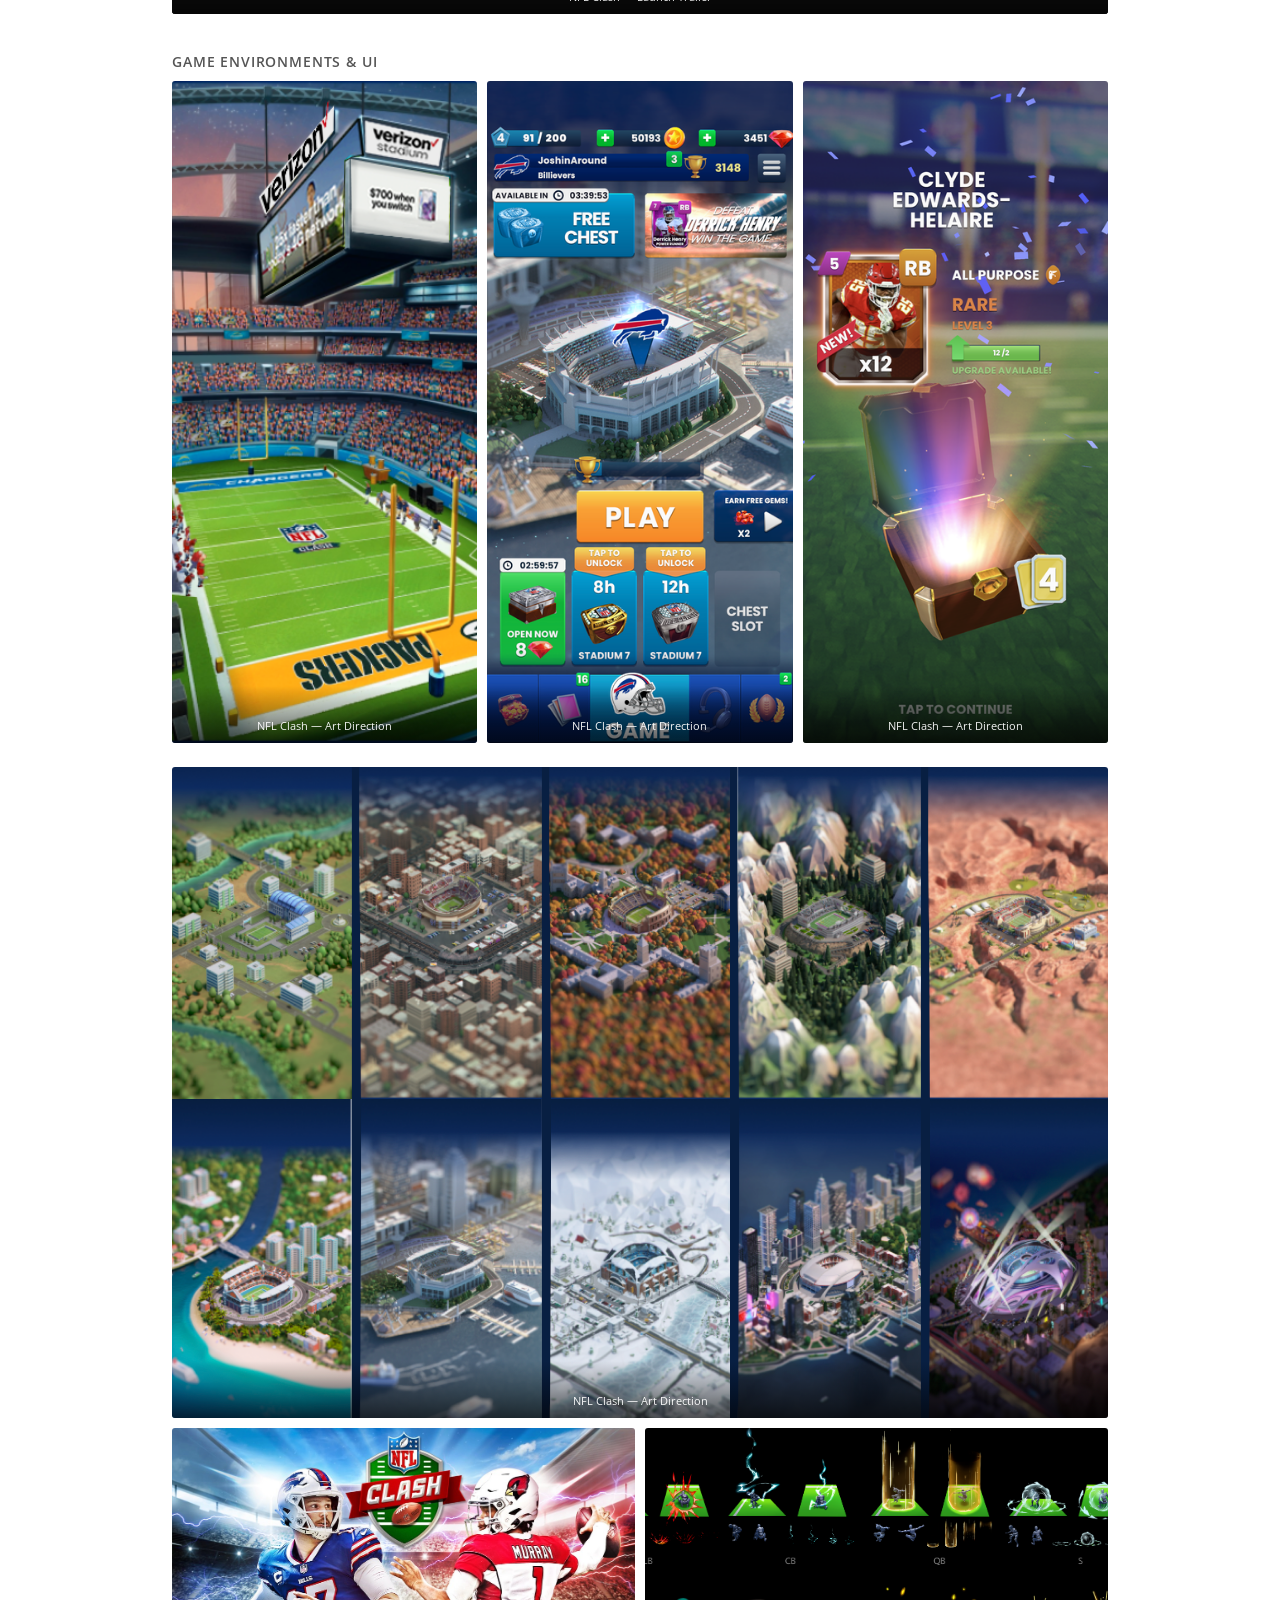
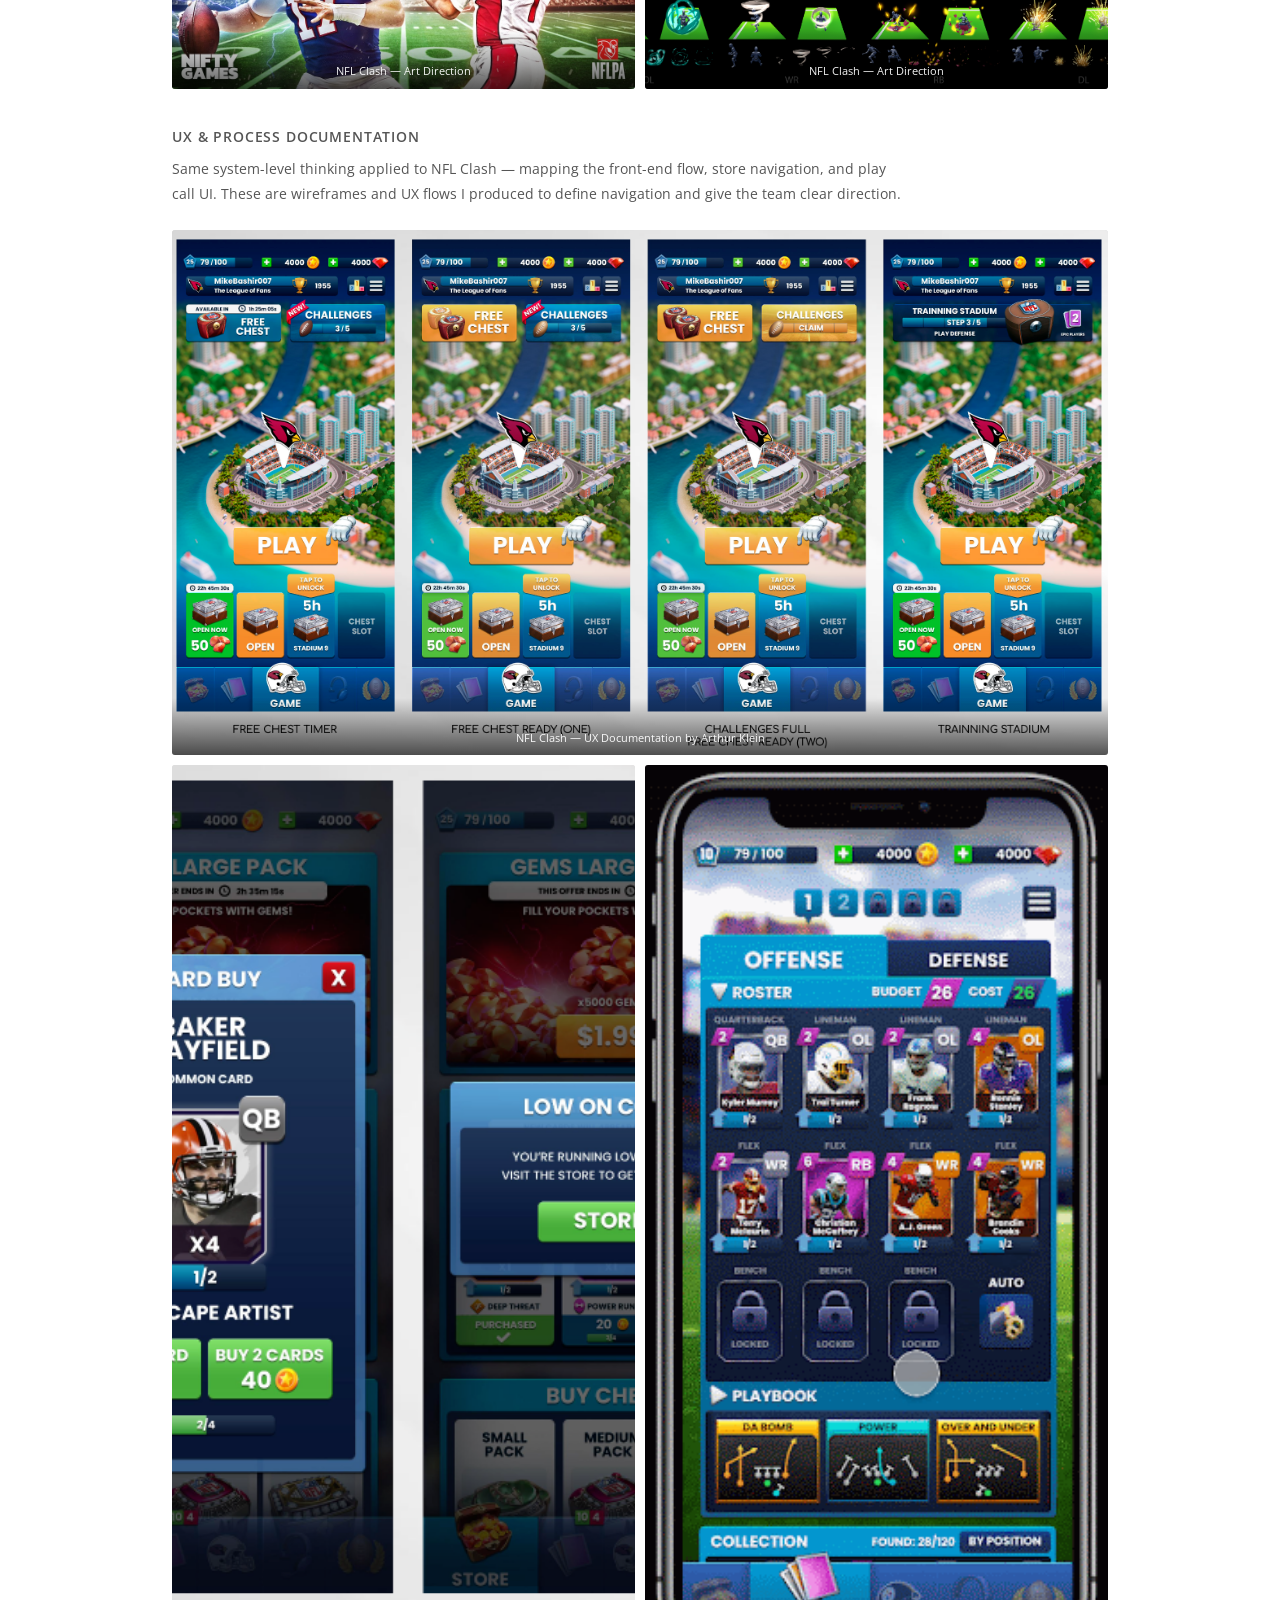
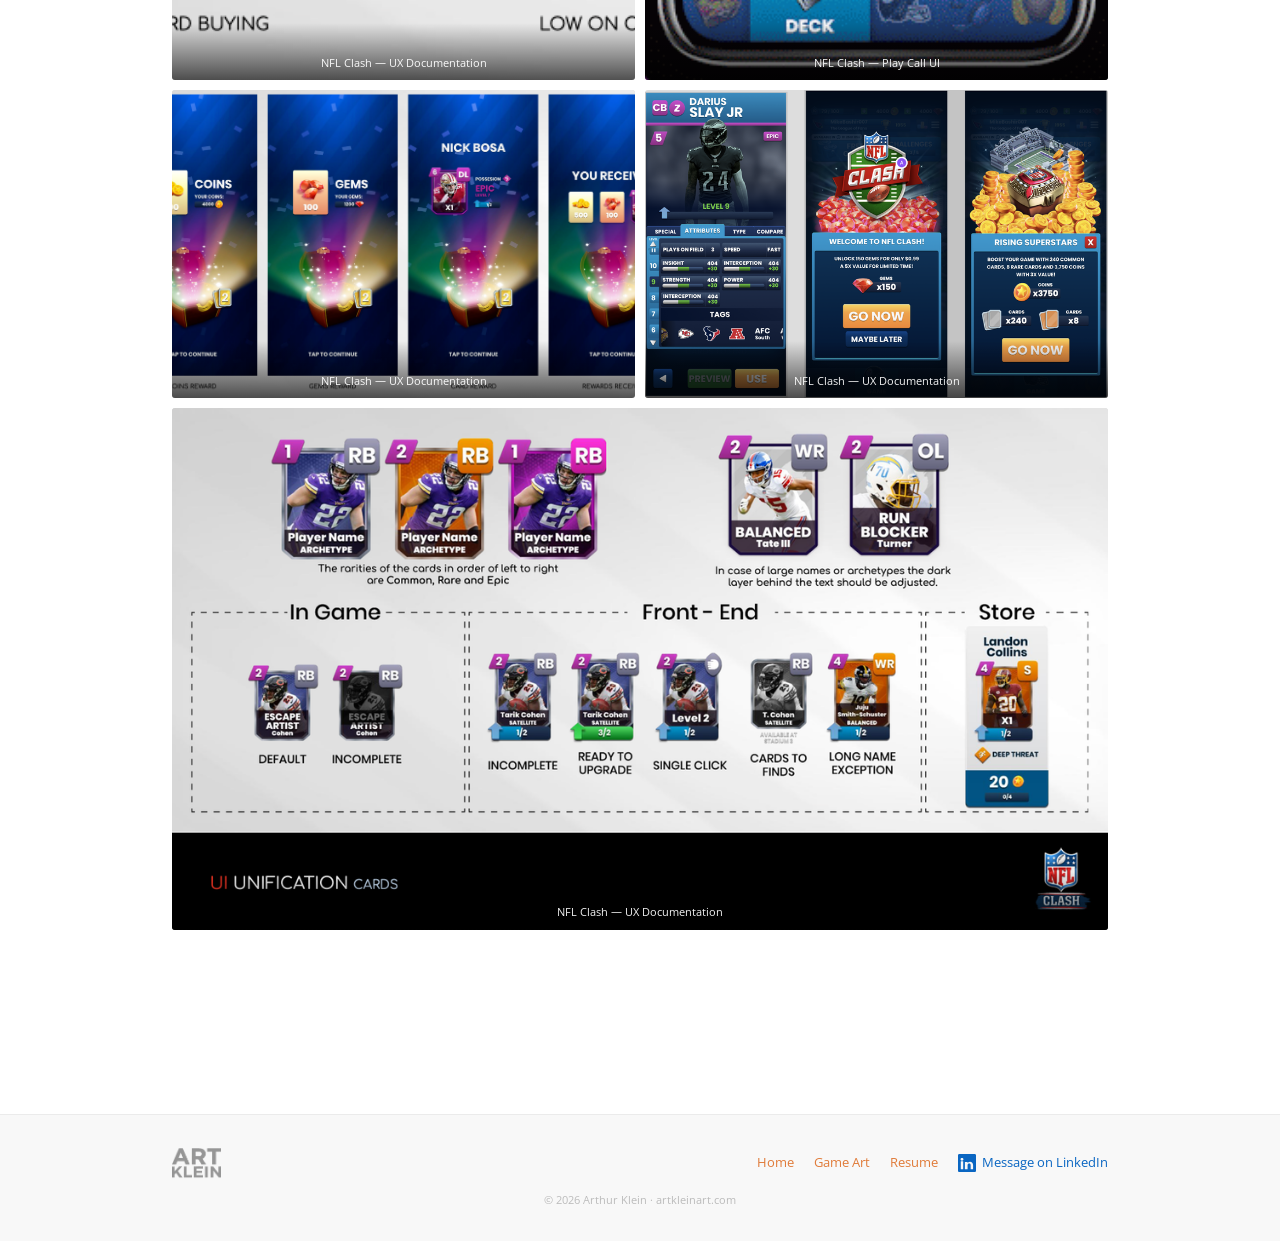
==== commit e8042917: "copy updates" ====
--- a/art-direction.html
+++ b/art-direction.html
@@ -282,7 +282,7 @@
     <h2 class="section-header">Launch Trailer</h2>
 
     <p class="description">
-      The NFL Clash launch trailer was a fully 3D animated production. I art directed the visual execution to ensure the in-game franchise identity held together outside the game — same character language, same color system, same energy.
+      The NFL Clash launch trailer was a fully 3D animated production. From storyboard to delivery, I directed the visual execution to ensure the in-game franchise identity held together outside the game — same character language, same color system, same energy. 
     </p>
 
     <div class="video-card">
@@ -294,7 +294,7 @@
           allowfullscreen>
         </iframe>
       </div>
-      <div class="img-caption-overlay">NFL Clash — Launch Trailer · Art Direction: Arthur Klein</div>
+      <div class="img-caption-overlay">NFL Clash — Launch Trailer </div>
     </div>
 
     <!-- Environments + UI -->
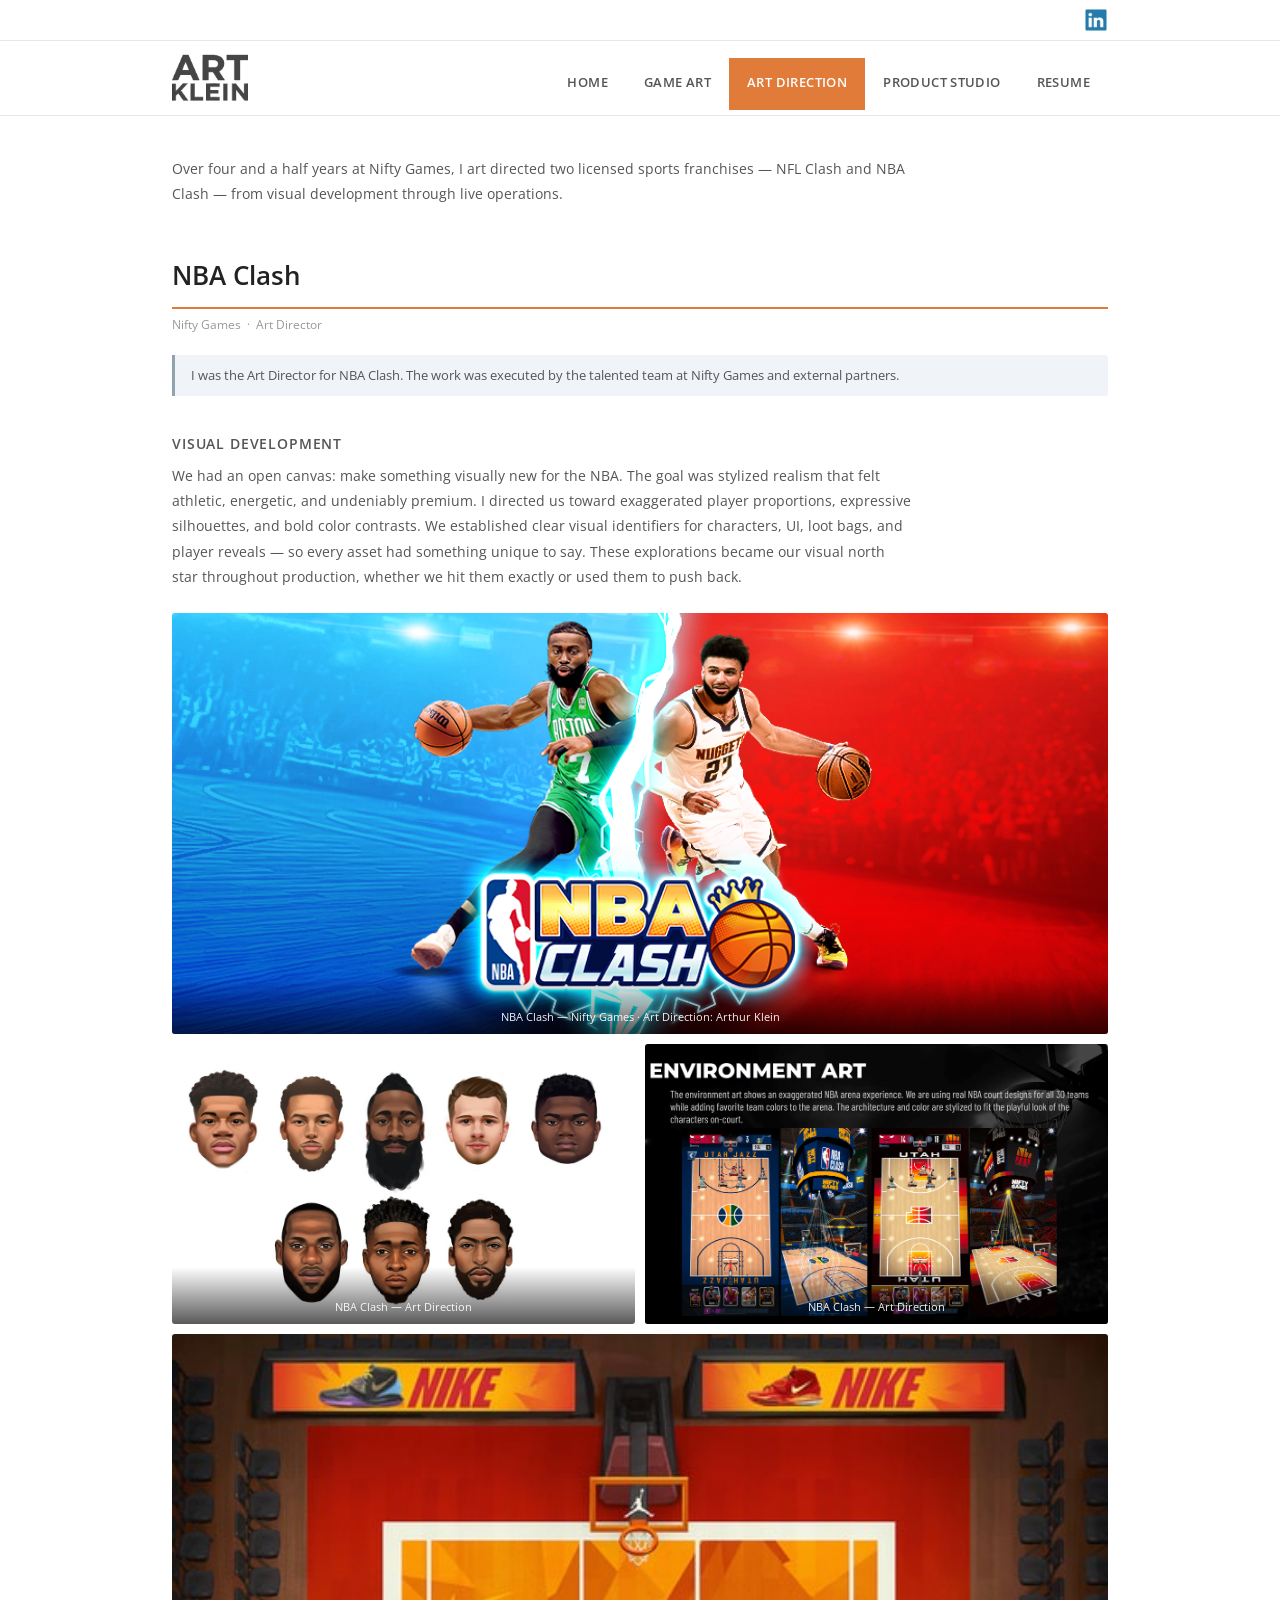
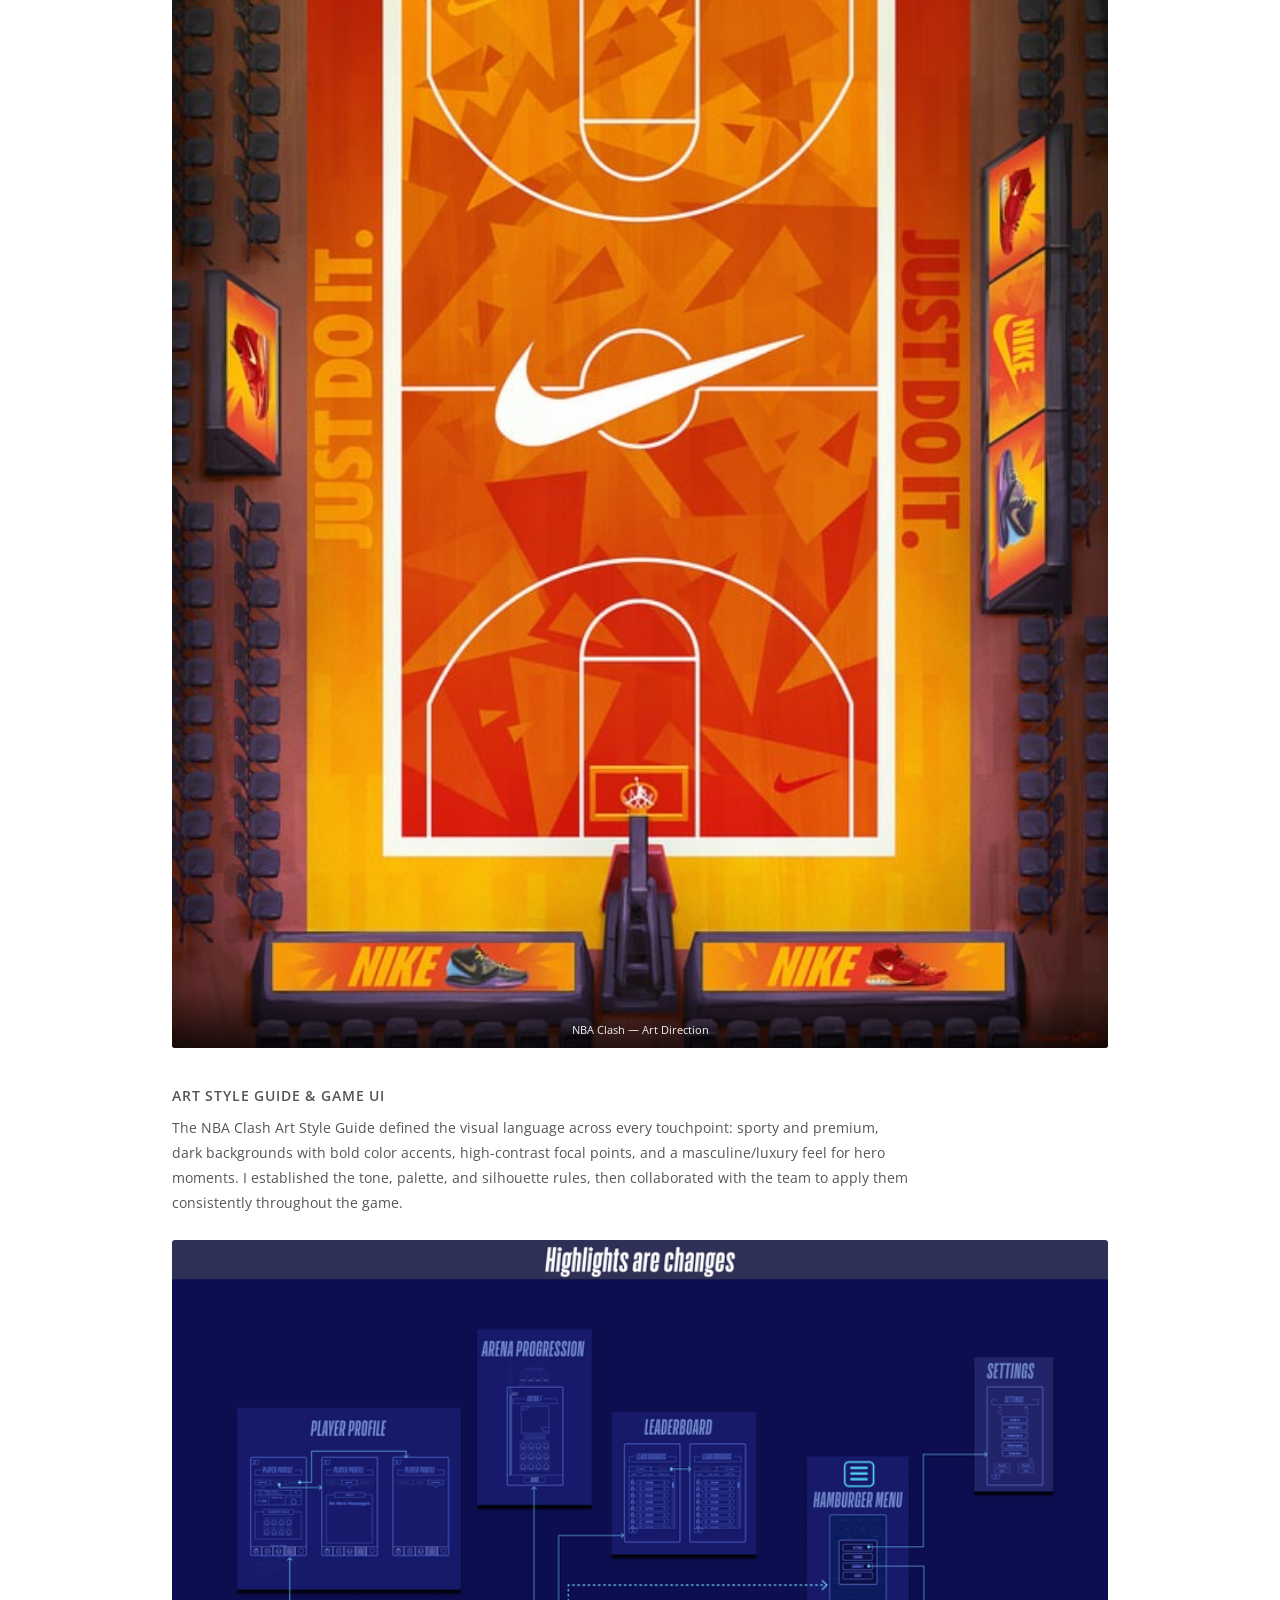
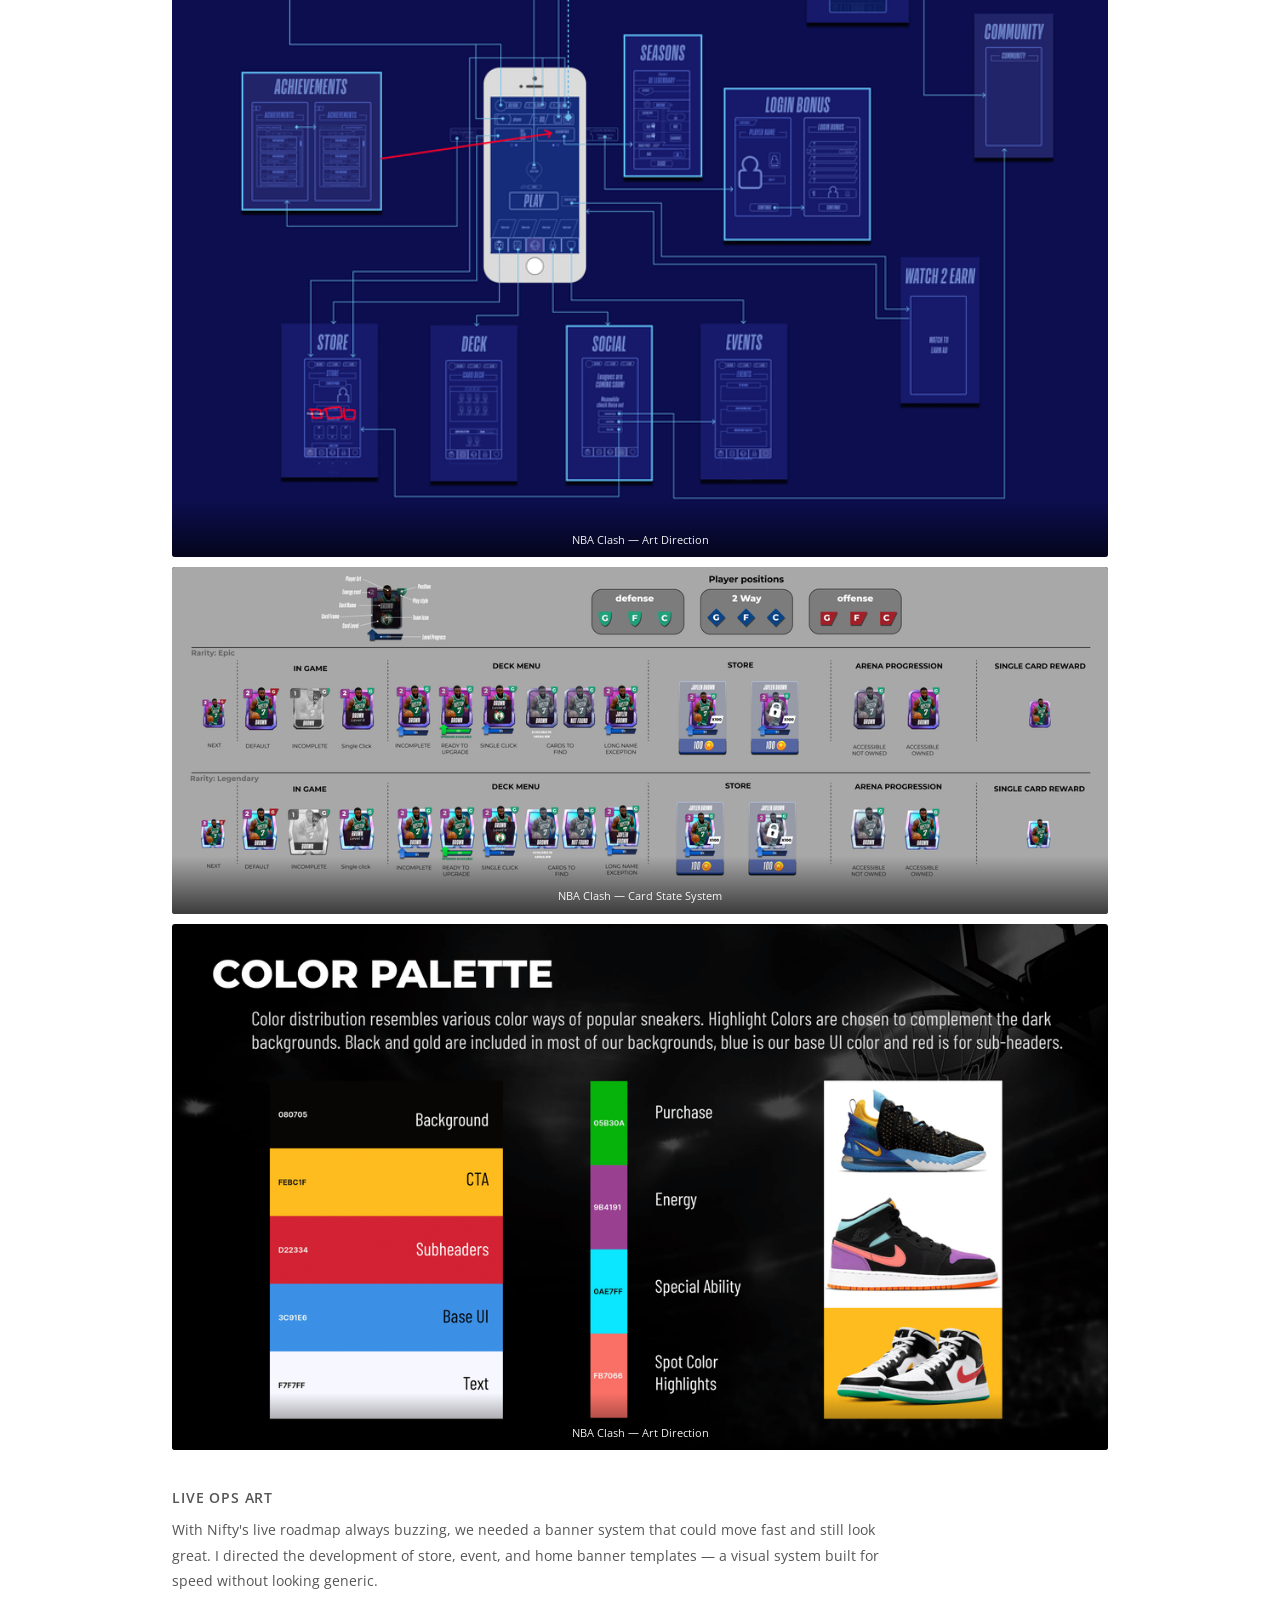
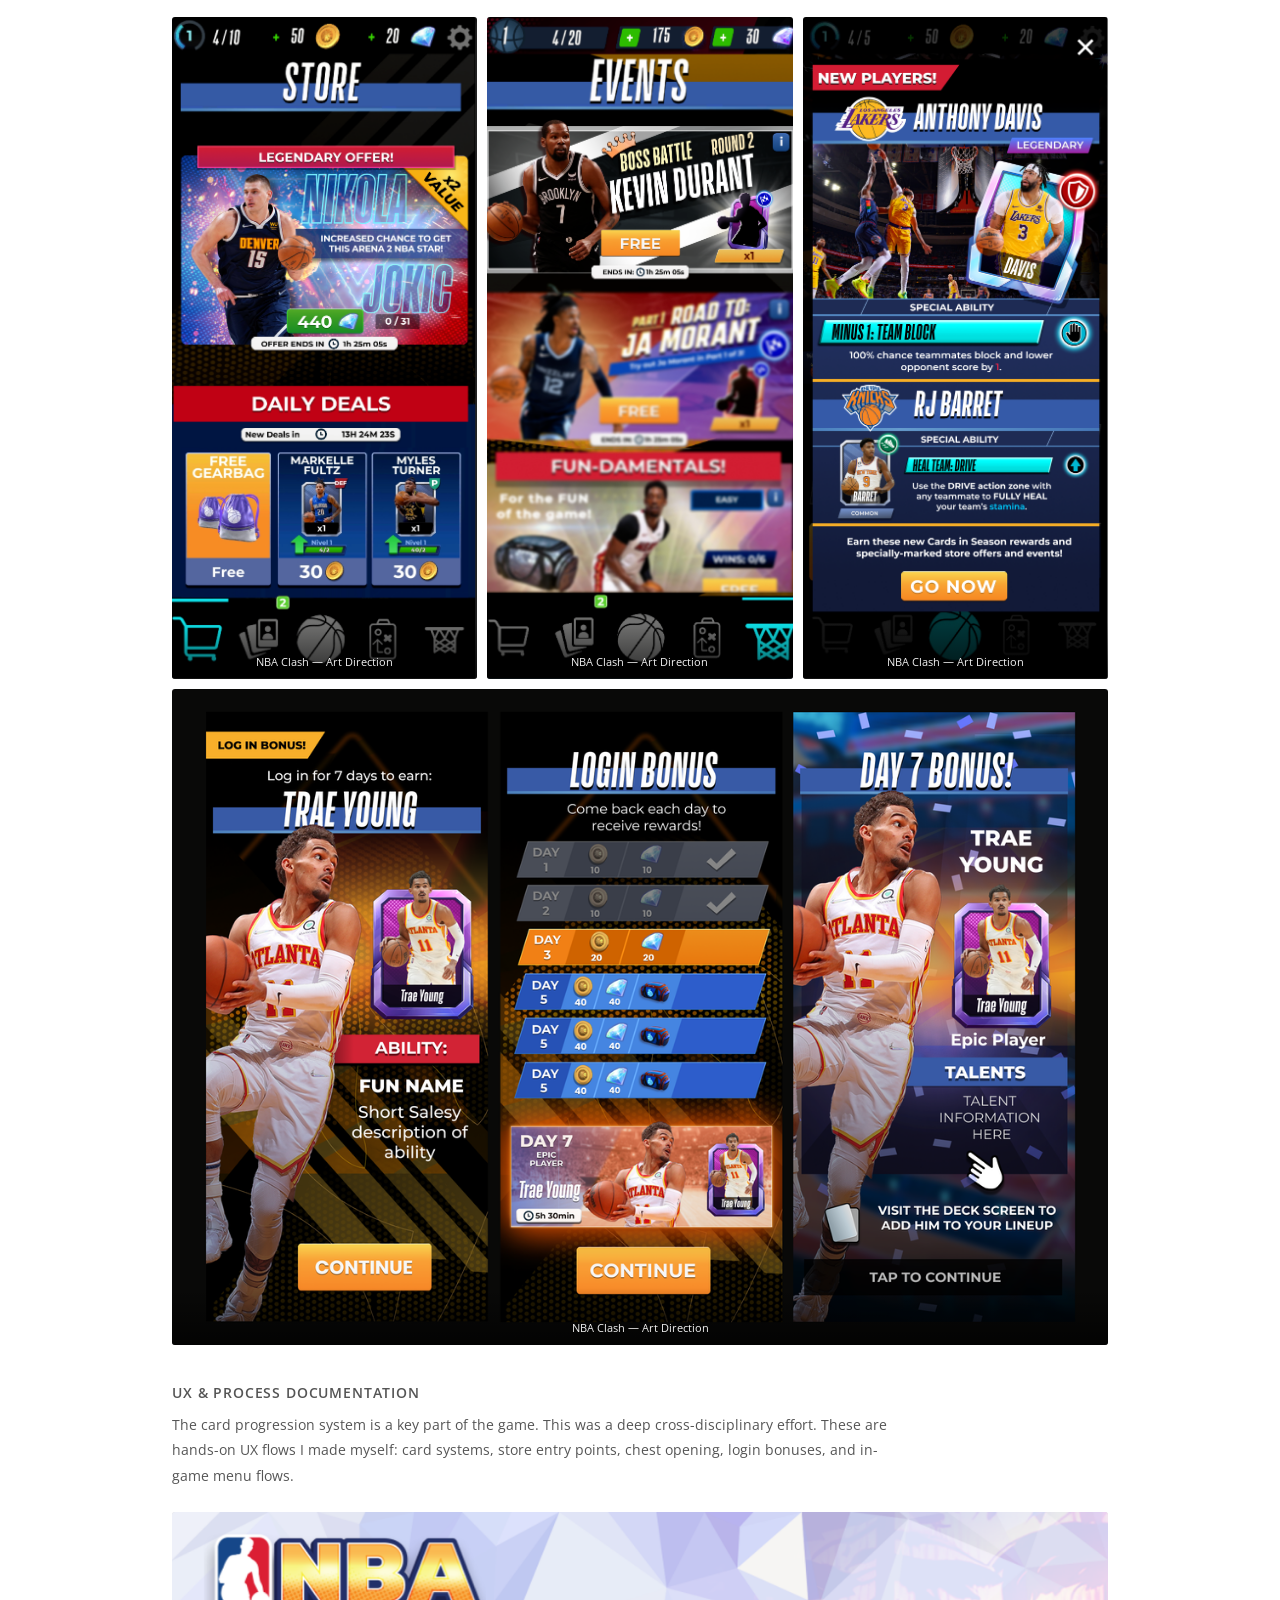
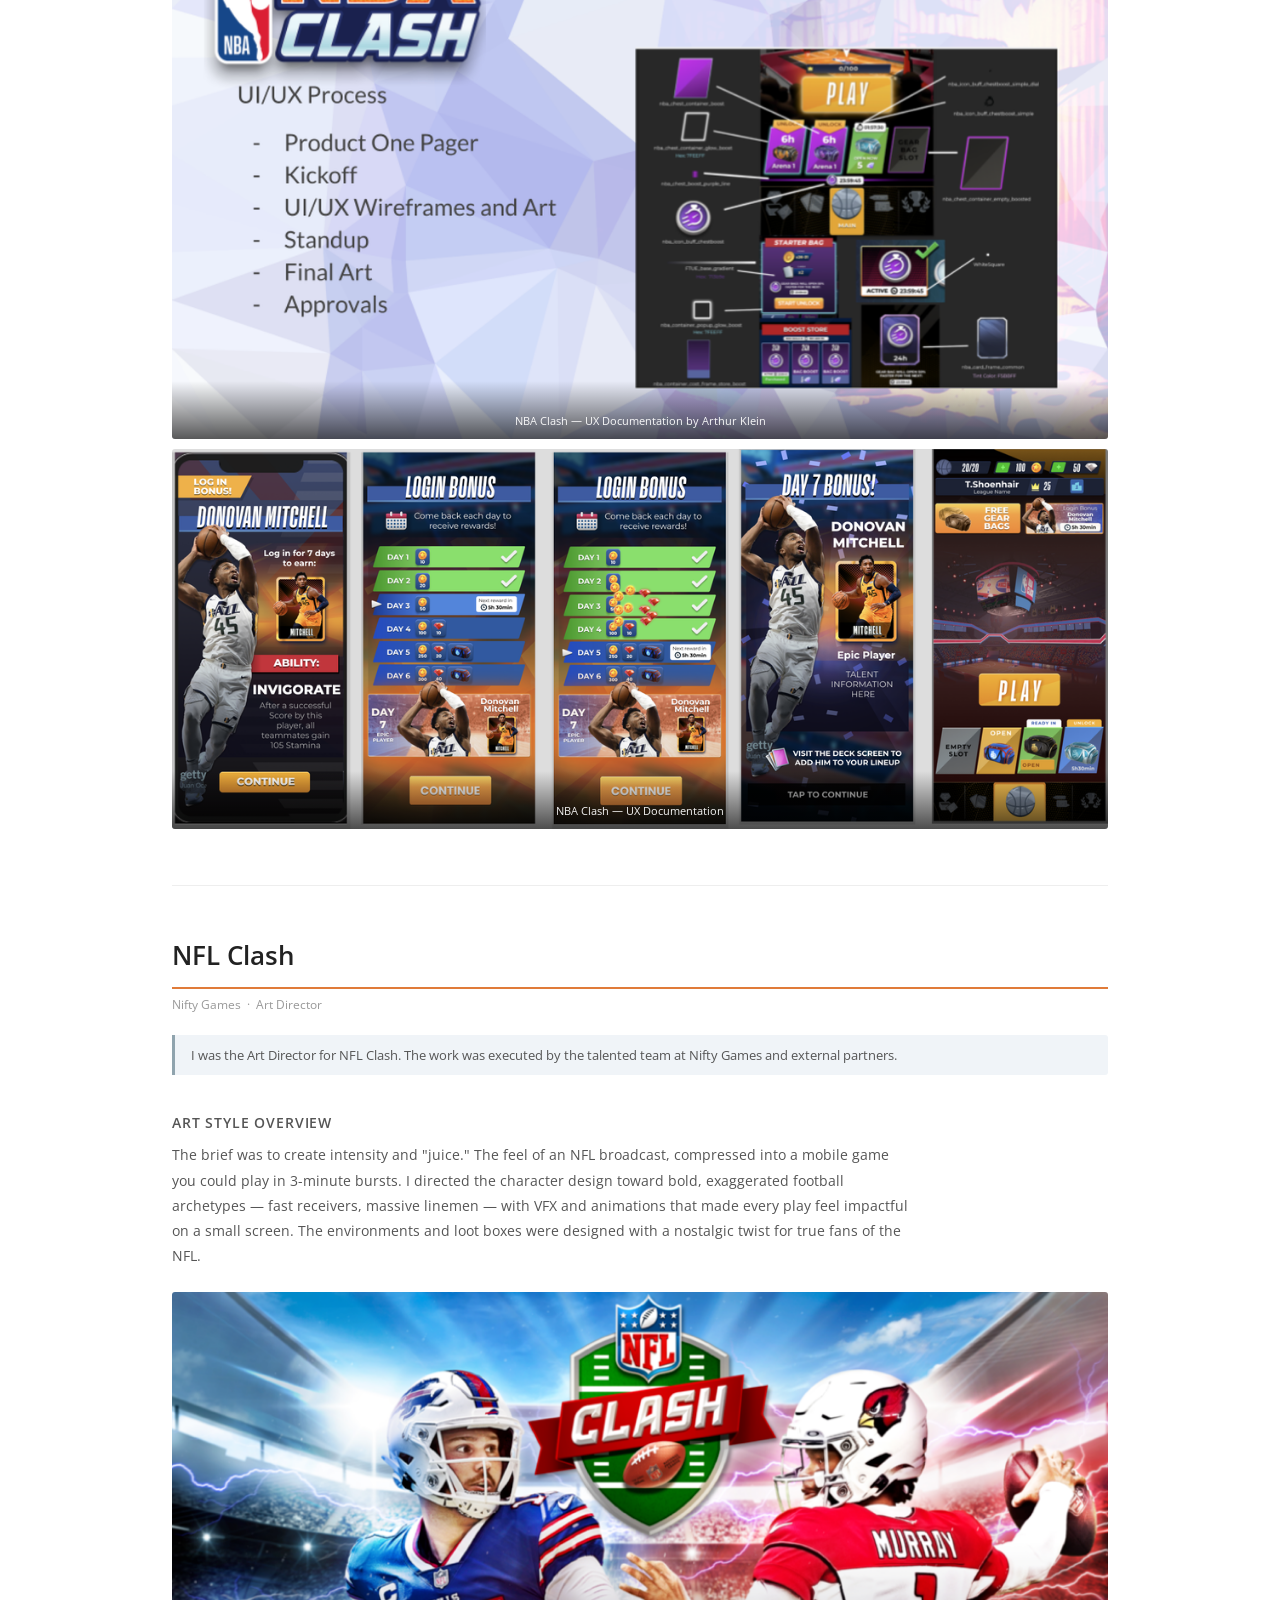
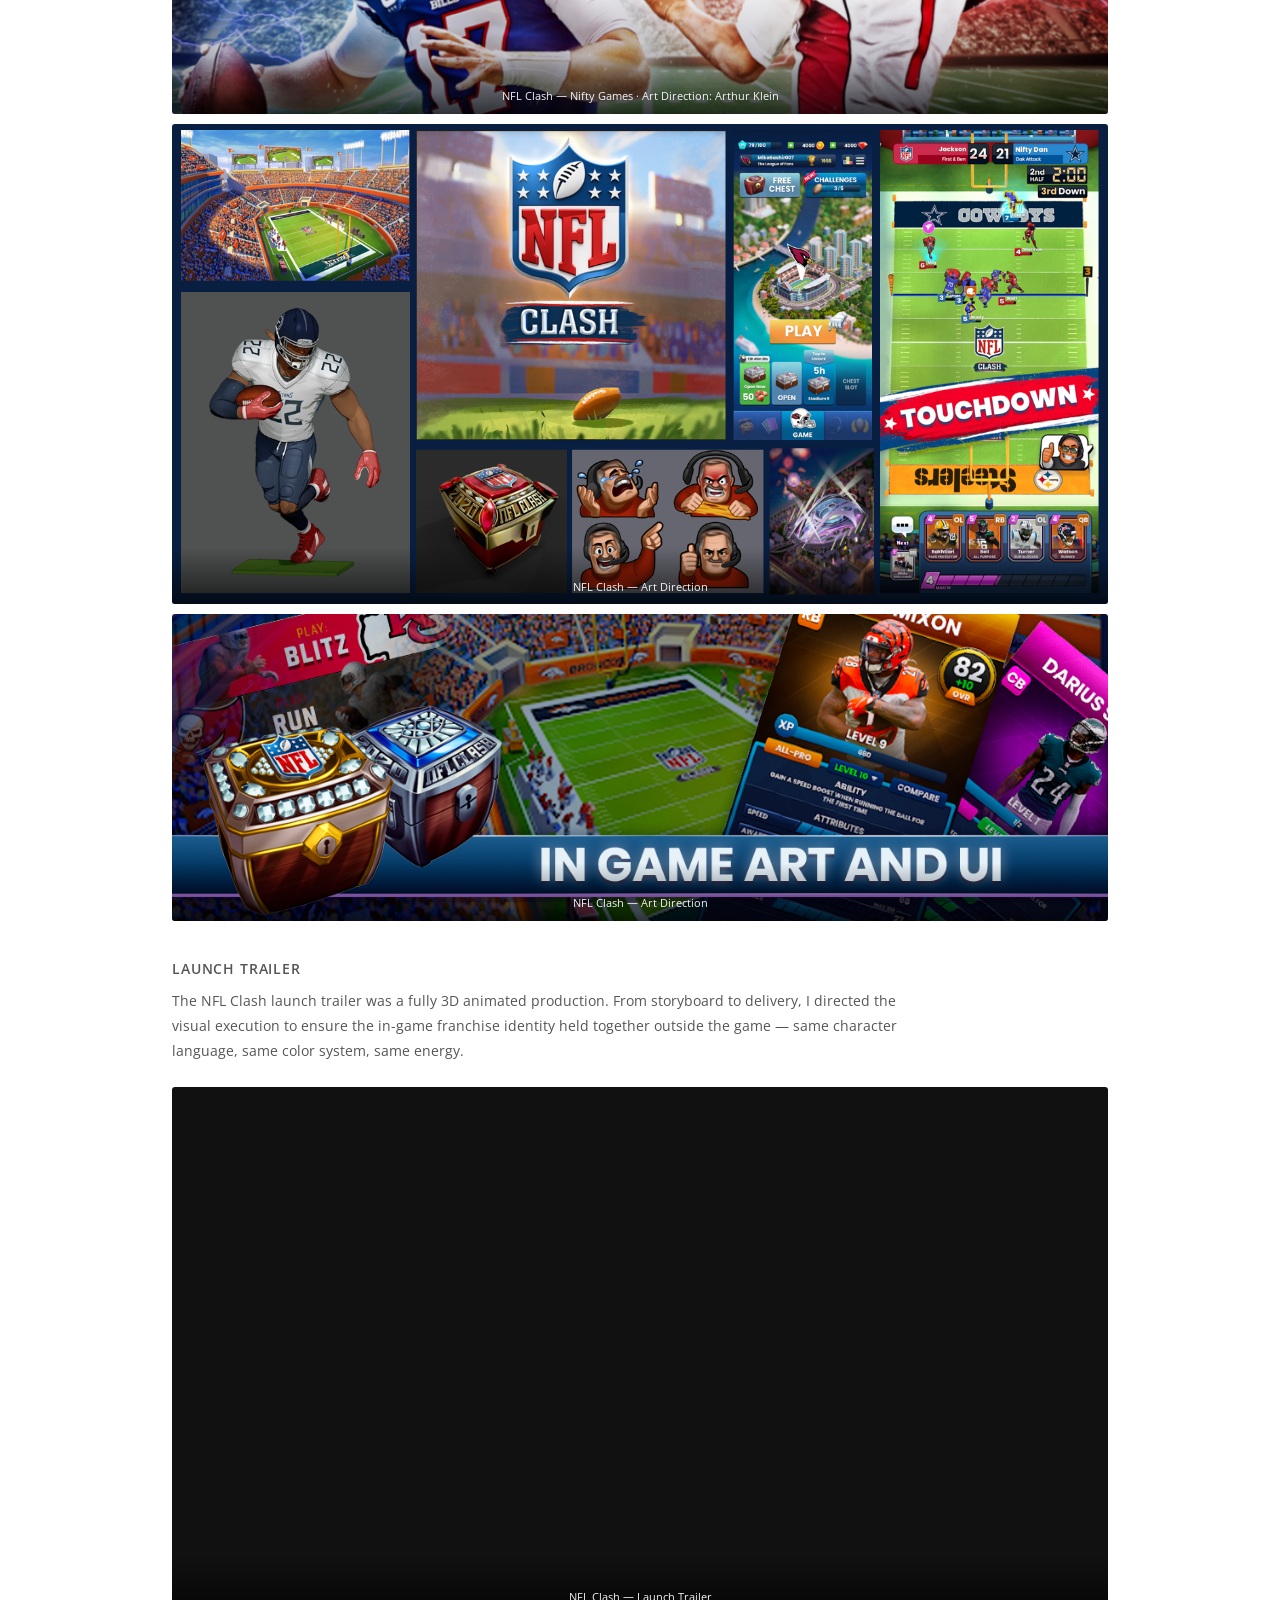
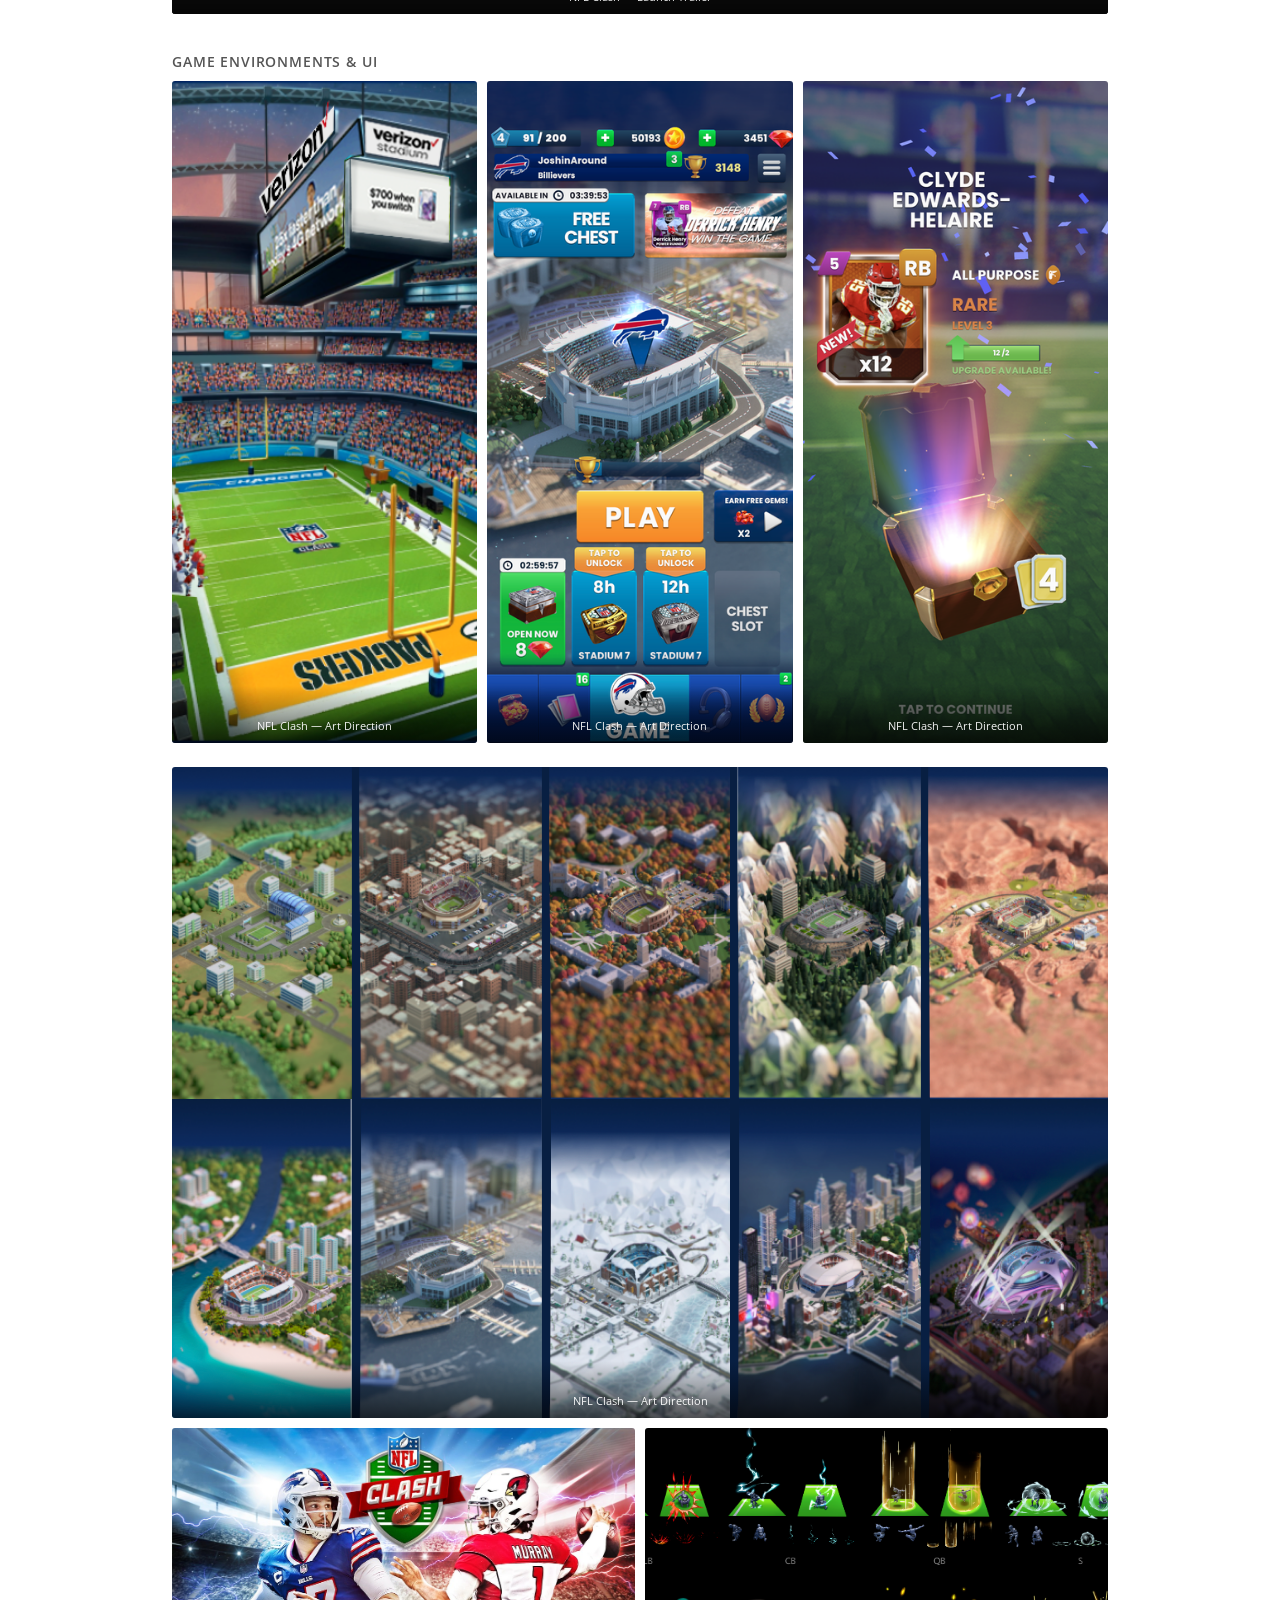
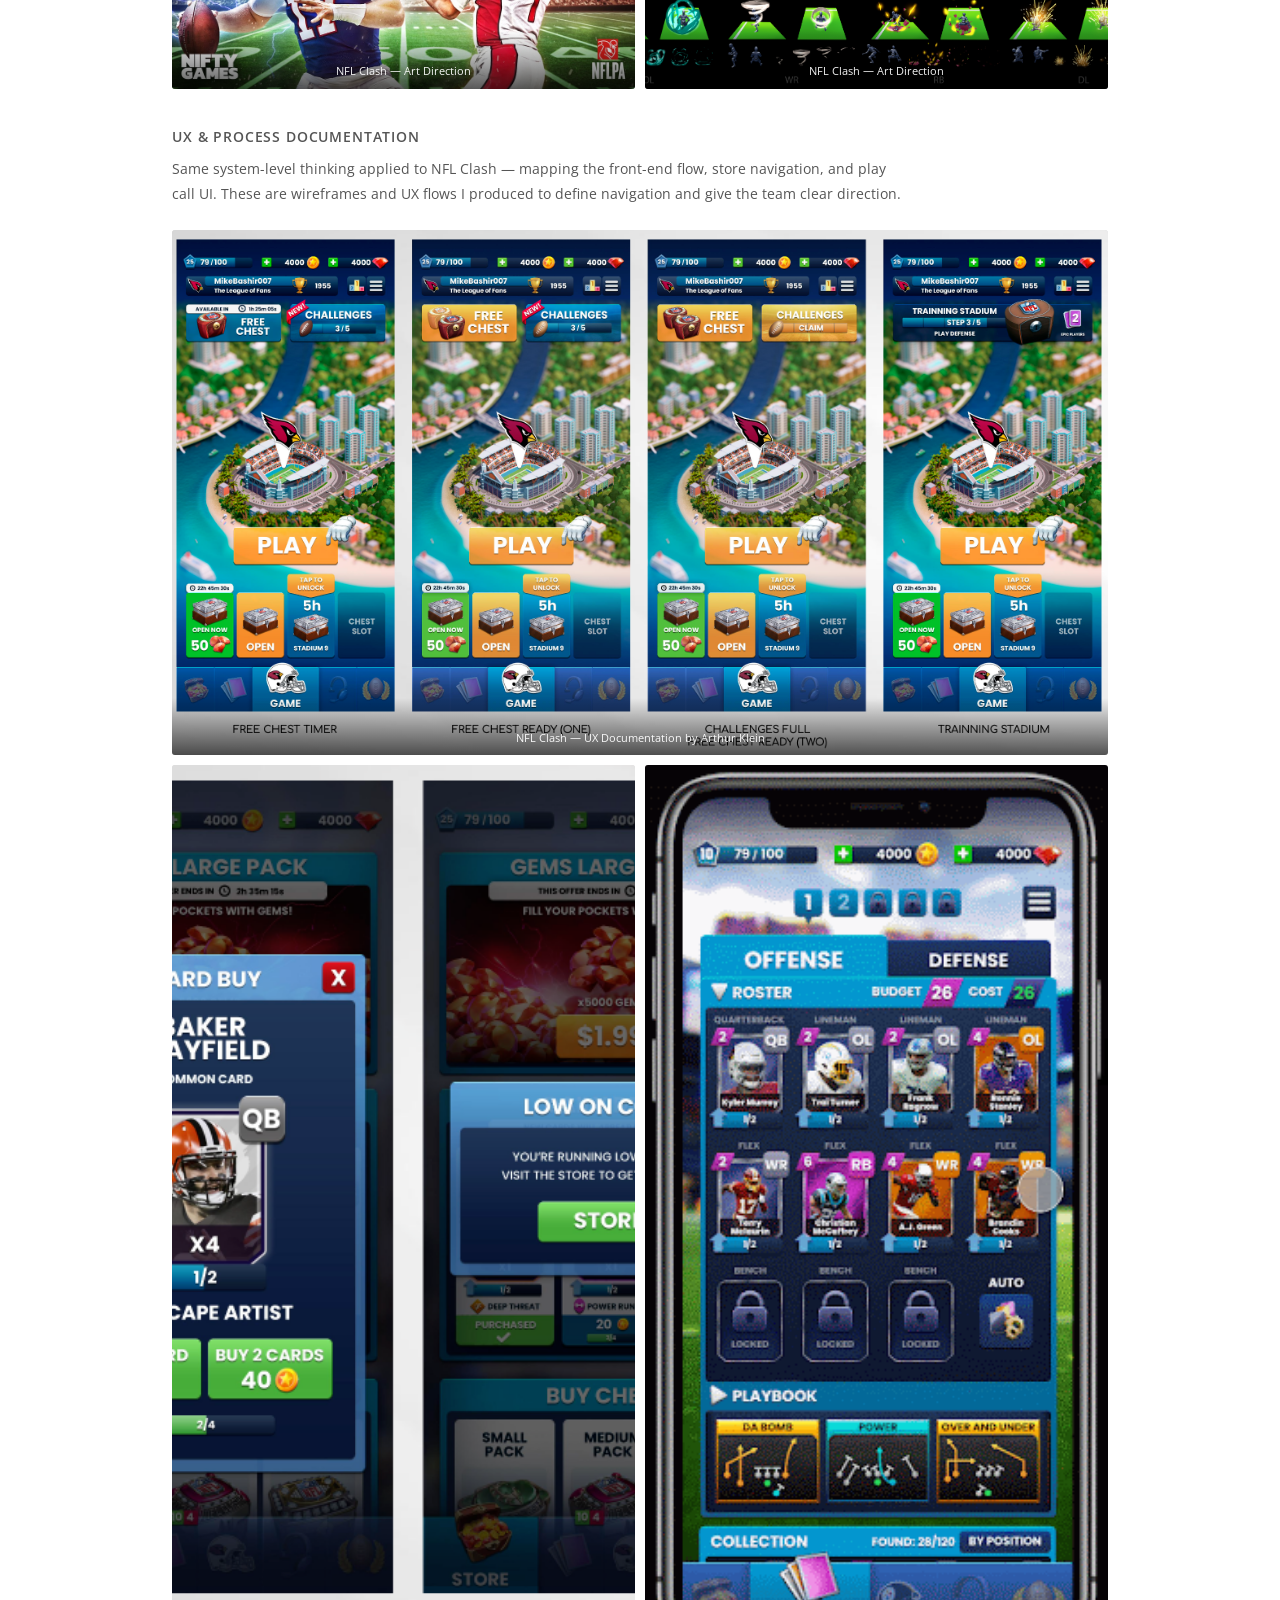
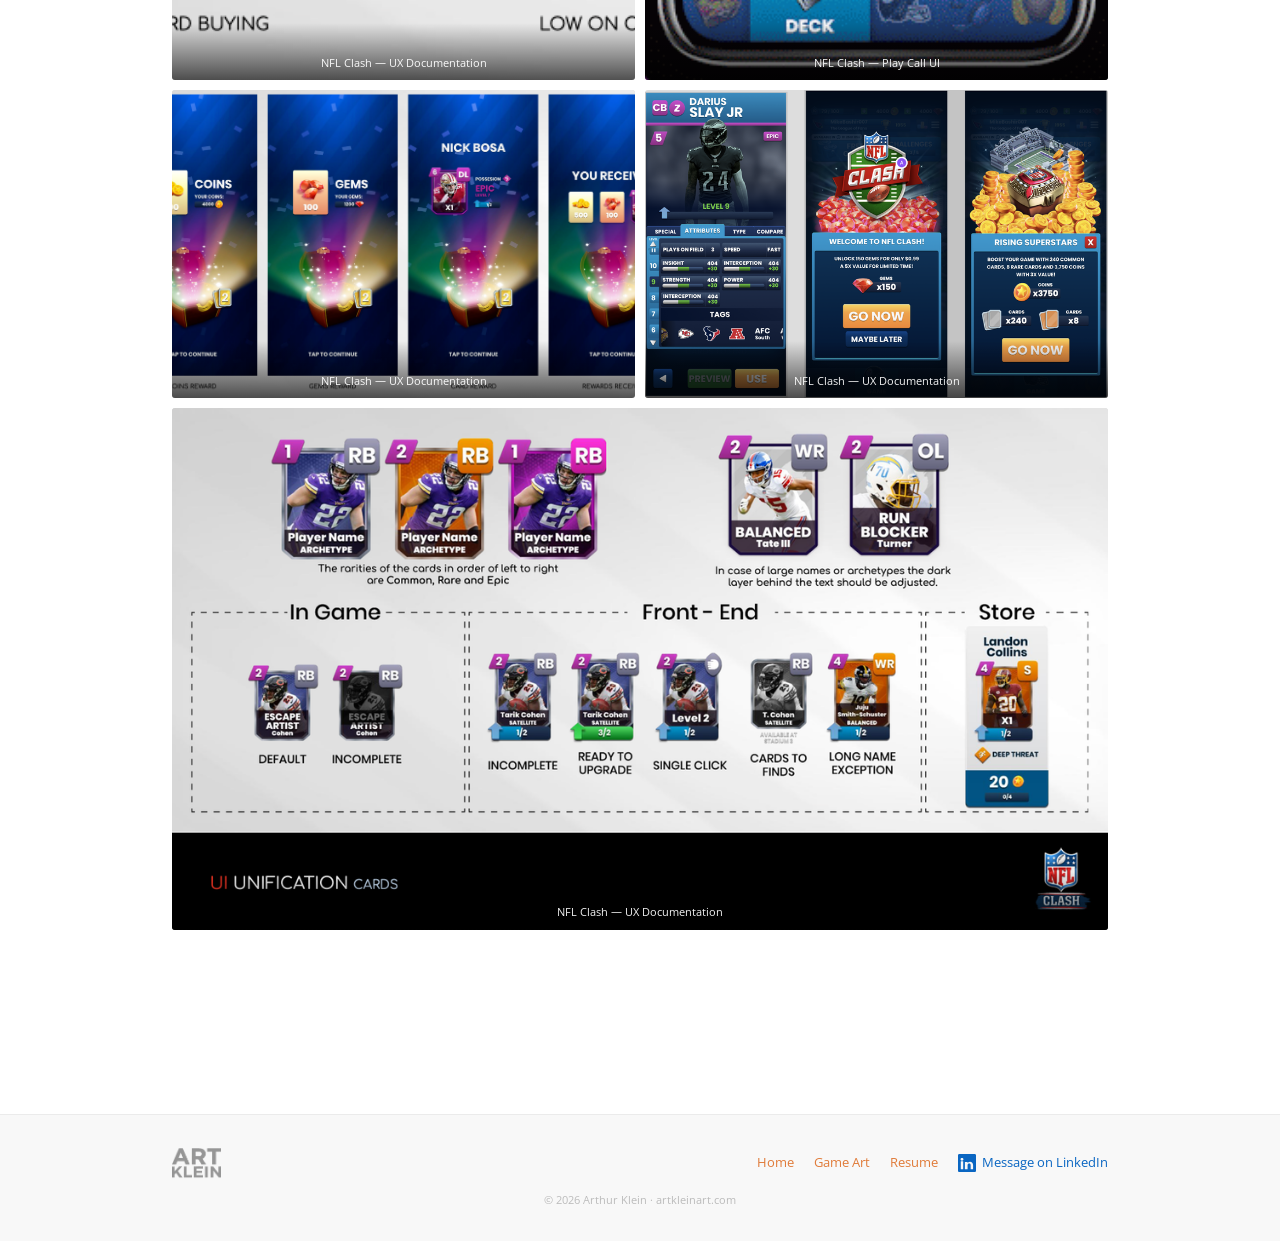
==== commit 062d03e3: "Update portfolio with Product Studio and protected gallery Reframe shipped side projects around scop" ====
--- a/art-direction.html
+++ b/art-direction.html
@@ -31,8 +31,8 @@
         <a href="index.html">Home</a>
         <a href="game-art.html">Game Art</a>
         <a href="art-direction.html" class="active">Art Direction</a>
-        <a href="prototypes.html">Prototypes</a>
-        <a href="docs/ARTHUR KLEIN - Resume Q12026.pdf" target="_blank">Resume</a>
+        <a href="prototypes.html">Product Studio</a>
+        <a href="https://www.linkedin.com/in/arthurjklein/" target="_blank" rel="noopener">Resume</a>
       </nav>
     </div>
   </header>
@@ -466,7 +466,7 @@
       <div class="footer-links">
         <a href="index.html">Home</a>
         <a href="game-art.html">Game Art</a>
-        <a href="docs/ARTHUR KLEIN - Resume Q12026.pdf" target="_blank">Resume</a>
+        <a href="https://www.linkedin.com/in/arthurjklein/" target="_blank" rel="noopener">Resume</a>
         <a href="https://www.linkedin.com/in/arthurjklein/" target="_blank" rel="noopener" class="footer-linkedin">
           <svg width="18" height="18" viewBox="0 0 24 24" fill="currentColor">
             <path d="M20.447 20.452h-3.554v-5.569c0-1.328-.475-2.236-1.986-2.236-1.081 0-1.722.731-2.004 1.437-.103.249-.129.597-.129.946v5.422h-3.554s.05-8.867 0-9.776h3.554v1.385c-.009.015-.021.029-.03.043h.03v-.043c.477-.734 1.329-1.783 3.232-1.783 2.356 0 4.124 1.539 4.124 4.853v5.321zM5.337 8.855c-1.144 0-1.915-.758-1.915-1.705 0-.956.77-1.703 1.916-1.703.981 0 1.914.747 1.924 1.703 0 .947-.743 1.705-1.924 1.705zm1.581 11.597H3.715V9.505h3.203v10.947zM22.225 0H1.771C.792 0 0 .774 0 1.729v20.542C0 23.227.792 24 1.771 24h20.451C23.2 24 24 23.227 24 22.271V1.729C24 .774 23.2 0 22.225 0z"/>
--- a/style.css
+++ b/style.css
@@ -439,6 +439,548 @@
   flex-shrink: 0;
 }
 
+/* --- Protected portfolio sections ------------------------- */
+.protected-work {
+  display: grid;
+  grid-template-columns: minmax(0, 1.1fr) minmax(280px, 0.9fr);
+  gap: 20px 28px;
+  align-items: start;
+  background: linear-gradient(135deg, #fffaf6, #f7f3ee);
+  border: 1px solid #ead8c8;
+  border-left: 4px solid #e07b39;
+  border-radius: 4px;
+  padding: 24px;
+  margin: 26px 0 28px;
+}
+
+.protected-work-copy h2 {
+  font-size: 19px;
+  font-weight: 600;
+  color: #222;
+  margin-bottom: 8px;
+}
+
+.protected-work-copy p {
+  font-size: 13px;
+  color: #555;
+  line-height: 1.75;
+}
+
+.protected-kicker {
+  font-size: 11px !important;
+  font-weight: 600;
+  color: #b66a34 !important;
+  text-transform: uppercase;
+  letter-spacing: 0.11em;
+  margin-bottom: 6px;
+}
+
+.protected-form {
+  background: rgba(255, 255, 255, 0.7);
+  border: 1px solid rgba(224, 123, 57, 0.2);
+  border-radius: 4px;
+  padding: 16px;
+}
+
+.protected-form label {
+  display: block;
+  font-size: 12px;
+  font-weight: 600;
+  color: #555;
+  margin-bottom: 8px;
+}
+
+.protected-form-row {
+  display: flex;
+  gap: 8px;
+}
+
+.protected-form input {
+  flex: 1;
+  min-width: 0;
+  border: 1px solid #d8c8bc;
+  border-radius: 3px;
+  color: #333;
+  font: inherit;
+  font-size: 14px;
+  padding: 10px 11px;
+}
+
+.protected-form input:focus {
+  border-color: #e07b39;
+  outline: 2px solid rgba(224, 123, 57, 0.16);
+  outline-offset: 1px;
+}
+
+.protected-form button {
+  border: 0;
+  border-radius: 3px;
+  background: #e07b39;
+  color: #fff;
+  cursor: pointer;
+  font-size: 12px;
+  font-weight: 600;
+  letter-spacing: 0.04em;
+  padding: 0 16px;
+  text-transform: uppercase;
+  transition: background 0.15s, opacity 0.15s;
+}
+
+.protected-form button:hover { background: #c8692a; }
+.protected-form button:disabled {
+  cursor: default;
+  opacity: 0.65;
+}
+
+.protected-helper,
+.protected-message {
+  font-size: 12px;
+  color: #888;
+  line-height: 1.5;
+  margin-top: 9px;
+}
+
+.protected-message.success { color: #4f7a39; }
+.protected-message.error { color: #b94a3a; }
+
+.protected-teaser-grid {
+  grid-column: 1 / -1;
+  display: grid;
+  grid-template-columns: repeat(4, 1fr);
+  gap: 10px;
+}
+
+.protected-teaser-card {
+  min-height: 118px;
+  display: flex;
+  flex-direction: column;
+  align-items: center;
+  justify-content: center;
+  gap: 10px;
+  background: rgba(255, 255, 255, 0.62);
+  border: 1px solid rgba(80, 60, 45, 0.1);
+  border-radius: 4px;
+  color: #8f7b6b;
+  font-size: 11px;
+  font-weight: 600;
+  letter-spacing: 0.08em;
+  text-align: center;
+  text-transform: uppercase;
+}
+
+.protected-teaser-shape {
+  width: 42px;
+  height: 64px;
+  display: block;
+  background:
+    radial-gradient(circle at 50% 17%, rgba(80, 60, 45, 0.3) 0 11px, transparent 12px),
+    linear-gradient(rgba(80, 60, 45, 0.28), rgba(80, 60, 45, 0.1));
+  border-radius: 22px 22px 11px 11px;
+  filter: blur(0.2px);
+  opacity: 0.7;
+}
+
+.protected-work.is-unlocked .protected-teaser-grid,
+.protected-work.is-unlocked .protected-form label,
+.protected-work.is-unlocked .protected-form-row,
+.protected-work.is-unlocked .protected-helper {
+  display: none;
+}
+
+.protected-gallery-heading {
+  margin-top: 30px;
+}
+
+/* --- Product Studio --------------------------------------- */
+.studio-hero {
+  padding: 28px 0 44px;
+  border-bottom: 1px solid #e8e8e8;
+}
+
+.studio-kicker,
+.studio-section-kicker {
+  font-size: 11px;
+  font-weight: 600;
+  color: #b66a34;
+  text-transform: uppercase;
+  letter-spacing: 0.12em;
+}
+
+.studio-hero h1 {
+  max-width: 760px;
+  margin: 8px 0 14px;
+  color: #222;
+  font-size: clamp(30px, 5vw, 48px);
+  font-weight: 600;
+  line-height: 1.15;
+  letter-spacing: -0.025em;
+}
+
+.studio-lead {
+  max-width: 700px;
+  color: #555;
+  font-size: 16px;
+  line-height: 1.75;
+}
+
+.studio-note {
+  max-width: 700px;
+  margin-top: 12px;
+  color: #888;
+  font-size: 13px;
+}
+
+.product-index {
+  display: grid;
+  grid-template-columns: repeat(3, minmax(0, 1fr));
+  gap: 16px;
+  margin: 32px 0 64px;
+}
+
+.product-card {
+  display: flex;
+  min-width: 0;
+  flex-direction: column;
+  overflow: hidden;
+  border: 1px solid #e3e3e3;
+  border-radius: 5px;
+  background: #fff;
+  color: inherit;
+  text-decoration: none;
+  transition: transform 0.18s ease, border-color 0.18s ease, box-shadow 0.18s ease;
+}
+
+.product-card:hover {
+  transform: translateY(-2px);
+  border-color: #d4b59f;
+  box-shadow: 0 8px 24px rgba(70, 45, 25, 0.08);
+  text-decoration: none;
+}
+
+.product-card:focus-visible,
+.studio-link:focus-visible,
+.studio-cta a:focus-visible {
+  outline: 3px solid rgba(224, 123, 57, 0.32);
+  outline-offset: 3px;
+}
+
+.product-card-image {
+  aspect-ratio: 16 / 9;
+  overflow: hidden;
+  background: #f2f0ed;
+}
+
+.product-card-image img {
+  width: 100%;
+  height: 100%;
+  object-fit: cover;
+  transition: transform 0.3s ease;
+}
+
+.product-card:hover .product-card-image img {
+  transform: scale(1.02);
+}
+
+.product-card-body {
+  display: flex;
+  flex: 1;
+  flex-direction: column;
+  padding: 16px;
+}
+
+.product-card-heading,
+.product-case-heading {
+  display: flex;
+  align-items: center;
+  justify-content: space-between;
+  gap: 12px;
+}
+
+.product-card h2 {
+  color: #222;
+  font-size: 18px;
+  font-weight: 600;
+  line-height: 1.3;
+}
+
+.product-card p {
+  margin: 10px 0 16px;
+  color: #666;
+  font-size: 13px;
+  line-height: 1.65;
+}
+
+.product-card-links {
+  display: flex;
+  align-items: center;
+  justify-content: space-between;
+  gap: 12px;
+  margin-top: auto;
+}
+
+.status-pill {
+  display: inline-flex;
+  align-items: center;
+  flex-shrink: 0;
+  border: 1px solid #b8d7a9;
+  border-radius: 999px;
+  background: #f1f8ed;
+  color: #4f7a39;
+  font-size: 10px;
+  font-weight: 600;
+  line-height: 1;
+  padding: 5px 8px;
+  text-transform: uppercase;
+  letter-spacing: 0.08em;
+}
+
+.status-pill.beta {
+  border-color: #d8c0e9;
+  background: #f7f0fb;
+  color: #79508e;
+}
+
+.studio-link {
+  margin-top: auto;
+  color: #c8692a;
+  font-size: 12px;
+  font-weight: 600;
+  text-transform: uppercase;
+  letter-spacing: 0.06em;
+}
+
+.product-case {
+  padding: 58px 0 64px;
+  border-top: 1px solid #e8e8e8;
+}
+
+.product-case-heading h2 {
+  margin: 6px 0 0;
+  color: #222;
+  font-size: 30px;
+  font-weight: 600;
+  letter-spacing: -0.02em;
+}
+
+.product-case-intro {
+  max-width: 720px;
+  margin: 16px 0 28px;
+  color: #555;
+  font-size: 15px;
+  line-height: 1.75;
+}
+
+.product-case-layout {
+  display: grid;
+  grid-template-columns: minmax(0, 0.95fr) minmax(0, 1.05fr);
+  gap: 32px;
+  align-items: start;
+}
+
+.case-proof {
+  margin: 0;
+  border-top: 1px solid #ddd;
+}
+
+.case-proof-row {
+  display: grid;
+  grid-template-columns: 116px 1fr;
+  gap: 16px;
+  padding: 15px 0;
+  border-bottom: 1px solid #eee;
+}
+
+.case-proof dt {
+  color: #888;
+  font-size: 10px;
+  font-weight: 600;
+  text-transform: uppercase;
+  letter-spacing: 0.08em;
+}
+
+.case-proof dd {
+  color: #444;
+  font-size: 13px;
+  line-height: 1.65;
+}
+
+.case-media {
+  overflow: hidden;
+  border-radius: 5px;
+  background: #19191c;
+}
+
+.case-media img {
+  width: 100%;
+  max-height: 520px;
+  object-fit: cover;
+}
+
+.case-media.portrait img {
+  height: 520px;
+  object-position: center 30%;
+}
+
+.case-media.logo img {
+  height: 500px;
+  object-fit: contain;
+  padding: 24px;
+}
+
+.case-media figcaption {
+  padding: 11px 14px 13px;
+  background: #f7f7f7;
+  color: #777;
+  font-size: 11px;
+  line-height: 1.55;
+}
+
+.product-tags {
+  display: flex;
+  flex-wrap: wrap;
+  gap: 6px;
+  margin-top: 18px;
+}
+
+.product-tag {
+  border-radius: 999px;
+  background: #f2f2f2;
+  color: #777;
+  font-size: 10px;
+  font-weight: 600;
+  padding: 4px 9px;
+  text-transform: uppercase;
+  letter-spacing: 0.06em;
+}
+
+.case-actions {
+  display: flex;
+  flex-wrap: wrap;
+  gap: 12px;
+  margin-top: 22px;
+}
+
+.release-section,
+.practice-section,
+.direction-section {
+  padding: 56px 0;
+  border-top: 1px solid #e8e8e8;
+}
+
+.studio-section-title {
+  margin: 6px 0 10px;
+  color: #222;
+  font-size: 24px;
+  font-weight: 600;
+}
+
+.studio-section-intro {
+  max-width: 720px;
+  margin-bottom: 24px;
+  color: #666;
+  font-size: 14px;
+  line-height: 1.75;
+}
+
+.release-log {
+  display: grid;
+  grid-template-columns: repeat(3, minmax(0, 1fr));
+  border: 1px solid #e4e4e4;
+  border-radius: 5px;
+}
+
+.release-item {
+  padding: 18px;
+}
+
+.release-item + .release-item {
+  border-left: 1px solid #e4e4e4;
+}
+
+.release-item time {
+  display: block;
+  margin-bottom: 5px;
+  color: #b66a34;
+  font-size: 10px;
+  font-weight: 600;
+  text-transform: uppercase;
+  letter-spacing: 0.08em;
+}
+
+.release-item strong {
+  display: block;
+  margin-bottom: 4px;
+  color: #333;
+  font-size: 14px;
+}
+
+.release-item p {
+  color: #777;
+  font-size: 12px;
+  line-height: 1.6;
+}
+
+.practice-steps {
+  display: grid;
+  grid-template-columns: repeat(5, minmax(0, 1fr));
+  overflow: hidden;
+  border: 1px solid #e4e4e4;
+  border-radius: 5px;
+  background: #fafafa;
+}
+
+.practice-step {
+  min-width: 0;
+  padding: 16px 14px;
+}
+
+.practice-step + .practice-step {
+  border-left: 1px solid #e4e4e4;
+}
+
+.practice-step strong {
+  display: block;
+  margin-bottom: 4px;
+  color: #444;
+  font-size: 12px;
+}
+
+.practice-step span {
+  color: #888;
+  font-size: 11px;
+  line-height: 1.5;
+}
+
+.direction-section .brief-grid {
+  margin-bottom: 0;
+}
+
+.studio-cta {
+  margin-top: 56px;
+  padding: 30px;
+  border-left: 4px solid #e07b39;
+  border-radius: 0 5px 5px 0;
+  background: #faf6f2;
+}
+
+.studio-cta h2 {
+  margin-bottom: 8px;
+  color: #222;
+  font-size: 22px;
+  font-weight: 600;
+}
+
+.studio-cta p {
+  max-width: 680px;
+  color: #555;
+  font-size: 14px;
+  line-height: 1.7;
+}
+
+.studio-cta .hero-buttons {
+  margin-top: 18px;
+}
+
 /* --- Divider ---------------------------------------------- */
 hr.divider {
   border: none;
@@ -513,6 +1055,36 @@
   }
 
   .grid-3 { grid-template-columns: repeat(2, 1fr); }
+
+  .protected-work {
+    grid-template-columns: 1fr;
+  }
+
+  .protected-teaser-grid {
+    grid-template-columns: repeat(2, 1fr);
+  }
+
+  .product-index {
+    grid-template-columns: 1fr;
+  }
+
+  .product-card {
+    display: grid;
+    grid-template-columns: minmax(220px, 0.9fr) minmax(0, 1.1fr);
+  }
+
+  .product-case-layout {
+    grid-template-columns: 1fr;
+  }
+
+  .release-log {
+    grid-template-columns: 1fr;
+  }
+
+  .release-item + .release-item {
+    border-top: 1px solid #e4e4e4;
+    border-left: 0;
+  }
 }
 
 /* ============================================================
@@ -537,11 +1109,13 @@
     width: 100%;
     border-top: 1px solid #f0f0f0;
     margin-top: 4px;
+    flex-wrap: wrap;
   }
 
   .site-nav a {
     padding: 10px 12px;
     font-size: 12px;
+    flex-shrink: 0;
   }
 
   .page-content { padding: 24px 16px 48px; }
@@ -553,6 +1127,75 @@
   .grid-2, .grid-3 { grid-template-columns: 1fr; }
 
   .img-card.tall { min-height: 240px; }
+
+  .studio-hero {
+    padding: 18px 0 34px;
+  }
+
+  .studio-lead {
+    font-size: 15px;
+  }
+
+  .product-index {
+    margin: 24px 0 46px;
+  }
+
+  .product-card {
+    display: flex;
+  }
+
+  .product-case {
+    padding: 44px 0 48px;
+  }
+
+  .product-case-heading {
+    align-items: flex-start;
+  }
+
+  .product-case-heading h2 {
+    font-size: 26px;
+  }
+
+  .case-proof-row {
+    grid-template-columns: 1fr;
+    gap: 5px;
+  }
+
+  .case-media.portrait img,
+  .case-media.logo img {
+    height: 400px;
+  }
+
+  .release-section,
+  .practice-section,
+  .direction-section {
+    padding: 44px 0;
+  }
+
+  .practice-steps {
+    grid-template-columns: 1fr;
+  }
+
+  .practice-step + .practice-step {
+    border-top: 1px solid #e4e4e4;
+    border-left: 0;
+  }
+
+  .studio-cta {
+    padding: 24px 20px;
+  }
+
+  .protected-work {
+    padding: 18px;
+  }
+
+  .protected-form-row {
+    flex-direction: column;
+  }
+
+  .protected-form button {
+    min-height: 40px;
+  }
 
   .site-footer { padding: 24px 0; }
   .site-footer-inner {
@@ -681,6 +1324,7 @@
 }
 
 .brief-card-title {
+  display: block;
   font-size: 16px;
   font-weight: 600;
   color: #222;
@@ -708,6 +1352,7 @@
 }
 
 .brief-card-summary {
+  display: block;
   font-size: 13px;
   color: #666;
   line-height: 1.6;
